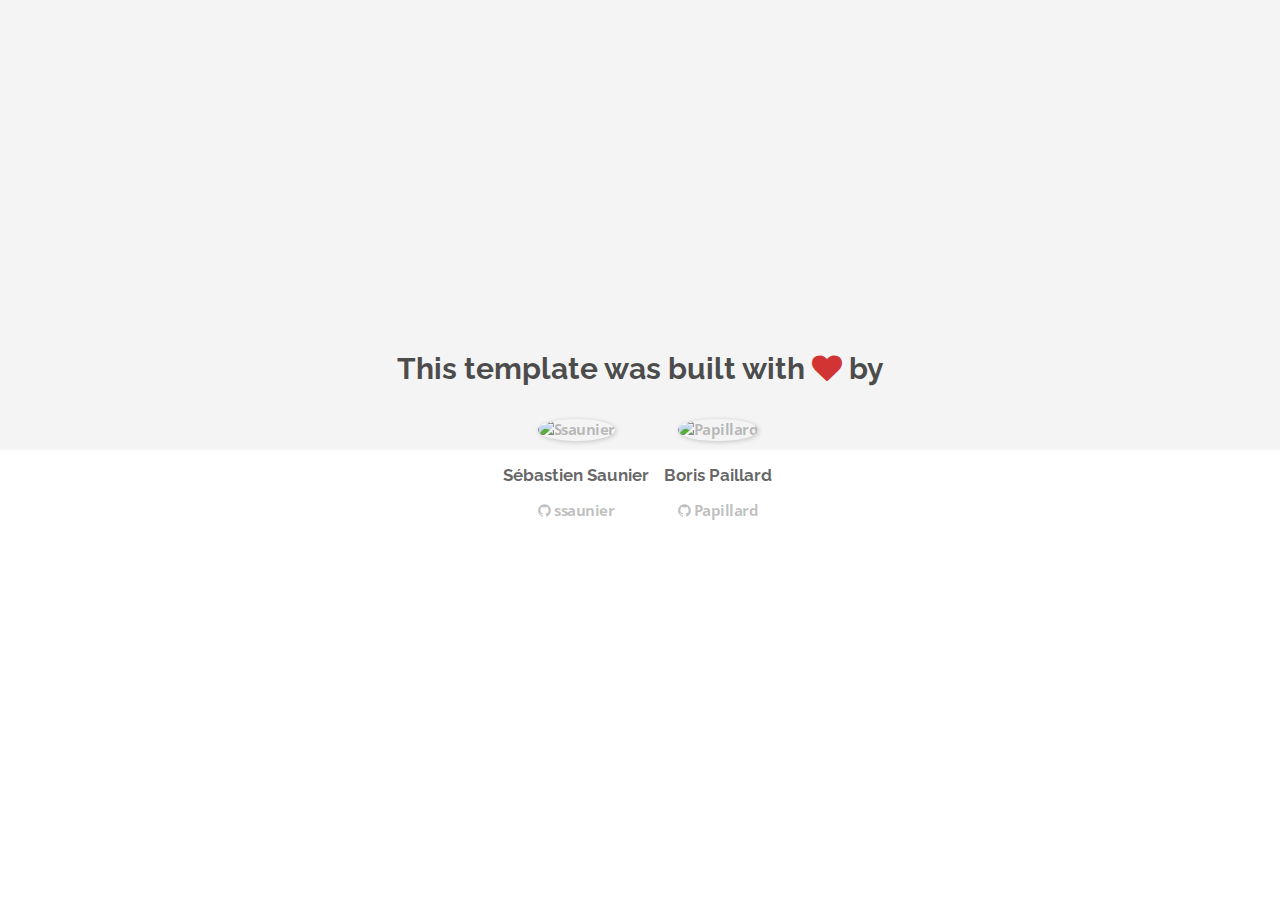
==== about.html @ f6f68ada "Automated commit at 2018-08-06 09:11:28 UTC by middleman-deploy 2.0.0-alpha" ====
<!doctype html>
<html>
  <head>
    <meta charset="utf-8">
    <meta http-equiv="x-ua-compatible" content="ie=edge">
    <meta name="viewport"
          content="width=device-width, initial-scale=1, shrink-to-fit=no">
    <!-- Use the title from a page's frontmatter if it has one -->
    <title>Le Wagon - Middleman - About</title>
    <link href="stylesheets/application-3c48b980.css" rel="stylesheet" />
    <script src="javascripts/application-93de88c9.js"></script>
    <link href="images/favicon-f15af148.png" rel="icon" type="image/png" />
  </head>
  <body>
    <div id="about">
  <div class="about-content">
    <h1>This template was built with <i class="fa fa-heart"></i> by</h1>
    <ul class="list-inline">
        <li>
<a href="https://kitt.lewagon.com/alumni/ssaunier" target="_blank">            <img src="https://kitt.lewagon.com/placeholder/users/ssaunier" class="img-circle" alt="Ssaunier" />
</a>          <h2>Sébastien Saunier</h2>
          <p>
<a href="https://github.com/ssaunier" target="_blank">              <i class="fa fa-github"></i> ssaunier
</a>          </p>
        </li>
        <li>
<a href="https://kitt.lewagon.com/alumni/Papillard" target="_blank">            <img src="https://kitt.lewagon.com/placeholder/users/Papillard" class="img-circle" alt="Papillard" />
</a>          <h2>Boris Paillard</h2>
          <p>
<a href="https://github.com/Papillard" target="_blank">              <i class="fa fa-github"></i> Papillard
</a>          </p>
        </li>
    </ul>
  </div>
</div>

  </body>
</html>
---- stylesheets/application-3c48b980.css ----
@import url("https://fonts.googleapis.com/css?family=Open+Sans:400,300,700|Raleway:400,100,300,700,500");/*!
 * Bootstrap v3.3.7 (http://getbootstrap.com)
 * Copyright 2011-2016 Twitter, Inc.
 * Licensed under MIT (https://github.com/twbs/bootstrap/blob/master/LICENSE)
 *//*! normalize.css v3.0.3 | MIT License | github.com/necolas/normalize.css */html{font-family:sans-serif;-ms-text-size-adjust:100%;-webkit-text-size-adjust:100%}body{margin:0}article,aside,details,figcaption,figure,footer,header,hgroup,main,menu,nav,section,summary{display:block}audio,canvas,progress,video{display:inline-block;vertical-align:baseline}audio:not([controls]){display:none;height:0}[hidden],template{display:none}a{background-color:transparent}a:active,a:hover{outline:0}abbr[title]{border-bottom:1px dotted}b,strong{font-weight:bold}dfn{font-style:italic}h1{font-size:2em;margin:0.67em 0}mark{background:#ff0;color:#000}small{font-size:80%}sub,sup{font-size:75%;line-height:0;position:relative;vertical-align:baseline}sup{top:-0.5em}sub{bottom:-0.25em}img{border:0}svg:not(:root){overflow:hidden}figure{margin:1em 40px}hr{-webkit-box-sizing:content-box;box-sizing:content-box;height:0}pre{overflow:auto}code,kbd,pre,samp{font-family:monospace, monospace;font-size:1em}button,input,optgroup,select,textarea{color:inherit;font:inherit;margin:0}button{overflow:visible}button,select{text-transform:none}button,html input[type="button"],input[type="reset"],input[type="submit"]{-webkit-appearance:button;cursor:pointer}button[disabled],html input[disabled]{cursor:default}button::-moz-focus-inner,input::-moz-focus-inner{border:0;padding:0}input{line-height:normal}input[type="checkbox"],input[type="radio"]{-webkit-box-sizing:border-box;box-sizing:border-box;padding:0}input[type="number"]::-webkit-inner-spin-button,input[type="number"]::-webkit-outer-spin-button{height:auto}input[type="search"]{-webkit-appearance:textfield;-webkit-box-sizing:content-box;box-sizing:content-box}input[type="search"]::-webkit-search-cancel-button,input[type="search"]::-webkit-search-decoration{-webkit-appearance:none}fieldset{border:1px solid #c0c0c0;margin:0 2px;padding:0.35em 0.625em 0.75em}legend{border:0;padding:0}textarea{overflow:auto}optgroup{font-weight:bold}table{border-collapse:collapse;border-spacing:0}td,th{padding:0}/*! Source: https://github.com/h5bp/html5-boilerplate/blob/master/src/css/main.css */@media print{*,*:before,*:after{background:transparent !important;color:#000 !important;-webkit-box-shadow:none !important;box-shadow:none !important;text-shadow:none !important}a,a:visited{text-decoration:underline}a[href]:after{content:" (" attr(href) ")"}abbr[title]:after{content:" (" attr(title) ")"}a[href^="#"]:after,a[href^="javascript:"]:after{content:""}pre,blockquote{border:1px solid #999;page-break-inside:avoid}thead{display:table-header-group}tr,img{page-break-inside:avoid}img{max-width:100% !important}p,h2,h3{orphans:3;widows:3}h2,h3{page-break-after:avoid}.navbar{display:none}.btn>.caret,.dropup>.btn>.caret{border-top-color:#000 !important}.label{border:1px solid #000}.table{border-collapse:collapse !important}.table td,.table th{background-color:#fff !important}.table-bordered th,.table-bordered td{border:1px solid #ddd !important}}@font-face{font-family:'Glyphicons Halflings';src:url("../assets/bootstrap/glyphicons-halflings-regular-86b6f62b.eot");src:url("../assets/bootstrap/glyphicons-halflings-regular-86b6f62b.eot?#iefix") format("embedded-opentype"),url("../assets/bootstrap/glyphicons-halflings-regular-ca35b697.woff2") format("woff2"),url("../assets/bootstrap/glyphicons-halflings-regular-278e49a8.woff") format("woff"),url("../assets/bootstrap/glyphicons-halflings-regular-44bc1850.ttf") format("truetype"),url("../assets/bootstrap/glyphicons-halflings-regular-de51a849.svg#glyphicons_halflingsregular") format("svg")}.glyphicon{position:relative;top:1px;display:inline-block;font-family:'Glyphicons Halflings';font-style:normal;font-weight:normal;line-height:1;-webkit-font-smoothing:antialiased;-moz-osx-font-smoothing:grayscale}.glyphicon-asterisk:before{content:"\002a"}.glyphicon-plus:before{content:"\002b"}.glyphicon-euro:before,.glyphicon-eur:before{content:"\20ac"}.glyphicon-minus:before{content:"\2212"}.glyphicon-cloud:before{content:"\2601"}.glyphicon-envelope:before{content:"\2709"}.glyphicon-pencil:before{content:"\270f"}.glyphicon-glass:before{content:"\e001"}.glyphicon-music:before{content:"\e002"}.glyphicon-search:before{content:"\e003"}.glyphicon-heart:before{content:"\e005"}.glyphicon-star:before{content:"\e006"}.glyphicon-star-empty:before{content:"\e007"}.glyphicon-user:before{content:"\e008"}.glyphicon-film:before{content:"\e009"}.glyphicon-th-large:before{content:"\e010"}.glyphicon-th:before{content:"\e011"}.glyphicon-th-list:before{content:"\e012"}.glyphicon-ok:before{content:"\e013"}.glyphicon-remove:before{content:"\e014"}.glyphicon-zoom-in:before{content:"\e015"}.glyphicon-zoom-out:before{content:"\e016"}.glyphicon-off:before{content:"\e017"}.glyphicon-signal:before{content:"\e018"}.glyphicon-cog:before{content:"\e019"}.glyphicon-trash:before{content:"\e020"}.glyphicon-home:before{content:"\e021"}.glyphicon-file:before{content:"\e022"}.glyphicon-time:before{content:"\e023"}.glyphicon-road:before{content:"\e024"}.glyphicon-download-alt:before{content:"\e025"}.glyphicon-download:before{content:"\e026"}.glyphicon-upload:before{content:"\e027"}.glyphicon-inbox:before{content:"\e028"}.glyphicon-play-circle:before{content:"\e029"}.glyphicon-repeat:before{content:"\e030"}.glyphicon-refresh:before{content:"\e031"}.glyphicon-list-alt:before{content:"\e032"}.glyphicon-lock:before{content:"\e033"}.glyphicon-flag:before{content:"\e034"}.glyphicon-headphones:before{content:"\e035"}.glyphicon-volume-off:before{content:"\e036"}.glyphicon-volume-down:before{content:"\e037"}.glyphicon-volume-up:before{content:"\e038"}.glyphicon-qrcode:before{content:"\e039"}.glyphicon-barcode:before{content:"\e040"}.glyphicon-tag:before{content:"\e041"}.glyphicon-tags:before{content:"\e042"}.glyphicon-book:before{content:"\e043"}.glyphicon-bookmark:before{content:"\e044"}.glyphicon-print:before{content:"\e045"}.glyphicon-camera:before{content:"\e046"}.glyphicon-font:before{content:"\e047"}.glyphicon-bold:before{content:"\e048"}.glyphicon-italic:before{content:"\e049"}.glyphicon-text-height:before{content:"\e050"}.glyphicon-text-width:before{content:"\e051"}.glyphicon-align-left:before{content:"\e052"}.glyphicon-align-center:before{content:"\e053"}.glyphicon-align-right:before{content:"\e054"}.glyphicon-align-justify:before{content:"\e055"}.glyphicon-list:before{content:"\e056"}.glyphicon-indent-left:before{content:"\e057"}.glyphicon-indent-right:before{content:"\e058"}.glyphicon-facetime-video:before{content:"\e059"}.glyphicon-picture:before{content:"\e060"}.glyphicon-map-marker:before{content:"\e062"}.glyphicon-adjust:before{content:"\e063"}.glyphicon-tint:before{content:"\e064"}.glyphicon-edit:before{content:"\e065"}.glyphicon-share:before{content:"\e066"}.glyphicon-check:before{content:"\e067"}.glyphicon-move:before{content:"\e068"}.glyphicon-step-backward:before{content:"\e069"}.glyphicon-fast-backward:before{content:"\e070"}.glyphicon-backward:before{content:"\e071"}.glyphicon-play:before{content:"\e072"}.glyphicon-pause:before{content:"\e073"}.glyphicon-stop:before{content:"\e074"}.glyphicon-forward:before{content:"\e075"}.glyphicon-fast-forward:before{content:"\e076"}.glyphicon-step-forward:before{content:"\e077"}.glyphicon-eject:before{content:"\e078"}.glyphicon-chevron-left:before{content:"\e079"}.glyphicon-chevron-right:before{content:"\e080"}.glyphicon-plus-sign:before{content:"\e081"}.glyphicon-minus-sign:before{content:"\e082"}.glyphicon-remove-sign:before{content:"\e083"}.glyphicon-ok-sign:before{content:"\e084"}.glyphicon-question-sign:before{content:"\e085"}.glyphicon-info-sign:before{content:"\e086"}.glyphicon-screenshot:before{content:"\e087"}.glyphicon-remove-circle:before{content:"\e088"}.glyphicon-ok-circle:before{content:"\e089"}.glyphicon-ban-circle:before{content:"\e090"}.glyphicon-arrow-left:before{content:"\e091"}.glyphicon-arrow-right:before{content:"\e092"}.glyphicon-arrow-up:before{content:"\e093"}.glyphicon-arrow-down:before{content:"\e094"}.glyphicon-share-alt:before{content:"\e095"}.glyphicon-resize-full:before{content:"\e096"}.glyphicon-resize-small:before{content:"\e097"}.glyphicon-exclamation-sign:before{content:"\e101"}.glyphicon-gift:before{content:"\e102"}.glyphicon-leaf:before{content:"\e103"}.glyphicon-fire:before{content:"\e104"}.glyphicon-eye-open:before{content:"\e105"}.glyphicon-eye-close:before{content:"\e106"}.glyphicon-warning-sign:before{content:"\e107"}.glyphicon-plane:before{content:"\e108"}.glyphicon-calendar:before{content:"\e109"}.glyphicon-random:before{content:"\e110"}.glyphicon-comment:before{content:"\e111"}.glyphicon-magnet:before{content:"\e112"}.glyphicon-chevron-up:before{content:"\e113"}.glyphicon-chevron-down:before{content:"\e114"}.glyphicon-retweet:before{content:"\e115"}.glyphicon-shopping-cart:before{content:"\e116"}.glyphicon-folder-close:before{content:"\e117"}.glyphicon-folder-open:before{content:"\e118"}.glyphicon-resize-vertical:before{content:"\e119"}.glyphicon-resize-horizontal:before{content:"\e120"}.glyphicon-hdd:before{content:"\e121"}.glyphicon-bullhorn:before{content:"\e122"}.glyphicon-bell:before{content:"\e123"}.glyphicon-certificate:before{content:"\e124"}.glyphicon-thumbs-up:before{content:"\e125"}.glyphicon-thumbs-down:before{content:"\e126"}.glyphicon-hand-right:before{content:"\e127"}.glyphicon-hand-left:before{content:"\e128"}.glyphicon-hand-up:before{content:"\e129"}.glyphicon-hand-down:before{content:"\e130"}.glyphicon-circle-arrow-right:before{content:"\e131"}.glyphicon-circle-arrow-left:before{content:"\e132"}.glyphicon-circle-arrow-up:before{content:"\e133"}.glyphicon-circle-arrow-down:before{content:"\e134"}.glyphicon-globe:before{content:"\e135"}.glyphicon-wrench:before{content:"\e136"}.glyphicon-tasks:before{content:"\e137"}.glyphicon-filter:before{content:"\e138"}.glyphicon-briefcase:before{content:"\e139"}.glyphicon-fullscreen:before{content:"\e140"}.glyphicon-dashboard:before{content:"\e141"}.glyphicon-paperclip:before{content:"\e142"}.glyphicon-heart-empty:before{content:"\e143"}.glyphicon-link:before{content:"\e144"}.glyphicon-phone:before{content:"\e145"}.glyphicon-pushpin:before{content:"\e146"}.glyphicon-usd:before{content:"\e148"}.glyphicon-gbp:before{content:"\e149"}.glyphicon-sort:before{content:"\e150"}.glyphicon-sort-by-alphabet:before{content:"\e151"}.glyphicon-sort-by-alphabet-alt:before{content:"\e152"}.glyphicon-sort-by-order:before{content:"\e153"}.glyphicon-sort-by-order-alt:before{content:"\e154"}.glyphicon-sort-by-attributes:before{content:"\e155"}.glyphicon-sort-by-attributes-alt:before{content:"\e156"}.glyphicon-unchecked:before{content:"\e157"}.glyphicon-expand:before{content:"\e158"}.glyphicon-collapse-down:before{content:"\e159"}.glyphicon-collapse-up:before{content:"\e160"}.glyphicon-log-in:before{content:"\e161"}.glyphicon-flash:before{content:"\e162"}.glyphicon-log-out:before{content:"\e163"}.glyphicon-new-window:before{content:"\e164"}.glyphicon-record:before{content:"\e165"}.glyphicon-save:before{content:"\e166"}.glyphicon-open:before{content:"\e167"}.glyphicon-saved:before{content:"\e168"}.glyphicon-import:before{content:"\e169"}.glyphicon-export:before{content:"\e170"}.glyphicon-send:before{content:"\e171"}.glyphicon-floppy-disk:before{content:"\e172"}.glyphicon-floppy-saved:before{content:"\e173"}.glyphicon-floppy-remove:before{content:"\e174"}.glyphicon-floppy-save:before{content:"\e175"}.glyphicon-floppy-open:before{content:"\e176"}.glyphicon-credit-card:before{content:"\e177"}.glyphicon-transfer:before{content:"\e178"}.glyphicon-cutlery:before{content:"\e179"}.glyphicon-header:before{content:"\e180"}.glyphicon-compressed:before{content:"\e181"}.glyphicon-earphone:before{content:"\e182"}.glyphicon-phone-alt:before{content:"\e183"}.glyphicon-tower:before{content:"\e184"}.glyphicon-stats:before{content:"\e185"}.glyphicon-sd-video:before{content:"\e186"}.glyphicon-hd-video:before{content:"\e187"}.glyphicon-subtitles:before{content:"\e188"}.glyphicon-sound-stereo:before{content:"\e189"}.glyphicon-sound-dolby:before{content:"\e190"}.glyphicon-sound-5-1:before{content:"\e191"}.glyphicon-sound-6-1:before{content:"\e192"}.glyphicon-sound-7-1:before{content:"\e193"}.glyphicon-copyright-mark:before{content:"\e194"}.glyphicon-registration-mark:before{content:"\e195"}.glyphicon-cloud-download:before{content:"\e197"}.glyphicon-cloud-upload:before{content:"\e198"}.glyphicon-tree-conifer:before{content:"\e199"}.glyphicon-tree-deciduous:before{content:"\e200"}.glyphicon-cd:before{content:"\e201"}.glyphicon-save-file:before{content:"\e202"}.glyphicon-open-file:before{content:"\e203"}.glyphicon-level-up:before{content:"\e204"}.glyphicon-copy:before{content:"\e205"}.glyphicon-paste:before{content:"\e206"}.glyphicon-alert:before{content:"\e209"}.glyphicon-equalizer:before{content:"\e210"}.glyphicon-king:before{content:"\e211"}.glyphicon-queen:before{content:"\e212"}.glyphicon-pawn:before{content:"\e213"}.glyphicon-bishop:before{content:"\e214"}.glyphicon-knight:before{content:"\e215"}.glyphicon-baby-formula:before{content:"\e216"}.glyphicon-tent:before{content:"\26fa"}.glyphicon-blackboard:before{content:"\e218"}.glyphicon-bed:before{content:"\e219"}.glyphicon-apple:before{content:"\f8ff"}.glyphicon-erase:before{content:"\e221"}.glyphicon-hourglass:before{content:"\231b"}.glyphicon-lamp:before{content:"\e223"}.glyphicon-duplicate:before{content:"\e224"}.glyphicon-piggy-bank:before{content:"\e225"}.glyphicon-scissors:before{content:"\e226"}.glyphicon-bitcoin:before{content:"\e227"}.glyphicon-btc:before{content:"\e227"}.glyphicon-xbt:before{content:"\e227"}.glyphicon-yen:before{content:"\00a5"}.glyphicon-jpy:before{content:"\00a5"}.glyphicon-ruble:before{content:"\20bd"}.glyphicon-rub:before{content:"\20bd"}.glyphicon-scale:before{content:"\e230"}.glyphicon-ice-lolly:before{content:"\e231"}.glyphicon-ice-lolly-tasted:before{content:"\e232"}.glyphicon-education:before{content:"\e233"}.glyphicon-option-horizontal:before{content:"\e234"}.glyphicon-option-vertical:before{content:"\e235"}.glyphicon-menu-hamburger:before{content:"\e236"}.glyphicon-modal-window:before{content:"\e237"}.glyphicon-oil:before{content:"\e238"}.glyphicon-grain:before{content:"\e239"}.glyphicon-sunglasses:before{content:"\e240"}.glyphicon-text-size:before{content:"\e241"}.glyphicon-text-color:before{content:"\e242"}.glyphicon-text-background:before{content:"\e243"}.glyphicon-object-align-top:before{content:"\e244"}.glyphicon-object-align-bottom:before{content:"\e245"}.glyphicon-object-align-horizontal:before{content:"\e246"}.glyphicon-object-align-left:before{content:"\e247"}.glyphicon-object-align-vertical:before{content:"\e248"}.glyphicon-object-align-right:before{content:"\e249"}.glyphicon-triangle-right:before{content:"\e250"}.glyphicon-triangle-left:before{content:"\e251"}.glyphicon-triangle-bottom:before{content:"\e252"}.glyphicon-triangle-top:before{content:"\e253"}.glyphicon-console:before{content:"\e254"}.glyphicon-superscript:before{content:"\e255"}.glyphicon-subscript:before{content:"\e256"}.glyphicon-menu-left:before{content:"\e257"}.glyphicon-menu-right:before{content:"\e258"}.glyphicon-menu-down:before{content:"\e259"}.glyphicon-menu-up:before{content:"\e260"}*{-webkit-box-sizing:border-box;box-sizing:border-box}*:before,*:after{-webkit-box-sizing:border-box;box-sizing:border-box}html{font-size:10px;-webkit-tap-highlight-color:transparent}body{font-family:"Open Sans", "Helvetica", "sans-serif";font-size:18px;line-height:1.42857143;color:#333333;background-color:#F4F4F4}input,button,select,textarea{font-family:inherit;font-size:inherit;line-height:inherit}a{color:#469AE0;text-decoration:none}a:hover,a:focus{color:#1f74ba;text-decoration:underline}a:focus{outline:5px auto -webkit-focus-ring-color;outline-offset:-2px}figure{margin:0}img{vertical-align:middle}.img-responsive{display:block;max-width:100%;height:auto}.img-rounded{border-radius:2px}.img-thumbnail{padding:4px;line-height:1.42857143;background-color:#F4F4F4;border:1px solid #ddd;border-radius:2px;-webkit-transition:all 0.2s ease-in-out;transition:all 0.2s ease-in-out;display:inline-block;max-width:100%;height:auto}.img-circle{border-radius:50%}hr{margin-top:25px;margin-bottom:25px;border:0;border-top:1px solid #eeeeee}.sr-only{position:absolute;width:1px;height:1px;margin:-1px;padding:0;overflow:hidden;clip:rect(0, 0, 0, 0);border:0}.sr-only-focusable:active,.sr-only-focusable:focus{position:static;width:auto;height:auto;margin:0;overflow:visible;clip:auto}[role="button"]{cursor:pointer}h1,h2,h3,h4,h5,h6,.h1,.h2,.h3,.h4,.h5,.h6{font-family:"Raleway", "Helvetica", "sans-serif";font-weight:500;line-height:1.1;color:inherit}h1 small,h1 .small,h2 small,h2 .small,h3 small,h3 .small,h4 small,h4 .small,h5 small,h5 .small,h6 small,h6 .small,.h1 small,.h1 .small,.h2 small,.h2 .small,.h3 small,.h3 .small,.h4 small,.h4 .small,.h5 small,.h5 .small,.h6 small,.h6 .small{font-weight:normal;line-height:1;color:#777777}h1,.h1,h2,.h2,h3,.h3{margin-top:25px;margin-bottom:12.5px}h1 small,h1 .small,.h1 small,.h1 .small,h2 small,h2 .small,.h2 small,.h2 .small,h3 small,h3 .small,.h3 small,.h3 .small{font-size:65%}h4,.h4,h5,.h5,h6,.h6{margin-top:12.5px;margin-bottom:12.5px}h4 small,h4 .small,.h4 small,.h4 .small,h5 small,h5 .small,.h5 small,.h5 .small,h6 small,h6 .small,.h6 small,.h6 .small{font-size:75%}h1,.h1{font-size:46px}h2,.h2{font-size:38px}h3,.h3{font-size:31px}h4,.h4{font-size:23px}h5,.h5{font-size:18px}h6,.h6{font-size:16px}p{margin:0 0 12.5px}.lead{margin-bottom:25px;font-size:20px;font-weight:300;line-height:1.4}@media (min-width: 768px){.lead{font-size:27px}}small,.small{font-size:88%}mark,.mark{background-color:#fcf8e3;padding:.2em}.text-left{text-align:left}.text-right{text-align:right}.text-center{text-align:center}.text-justify{text-align:justify}.text-nowrap{white-space:nowrap}.text-lowercase{text-transform:lowercase}.text-uppercase,.initialism{text-transform:uppercase}.text-capitalize{text-transform:capitalize}.text-muted{color:#777777}.text-primary{color:#469AE0}a.text-primary:hover,a.text-primary:focus{color:#2381d0}.text-success{color:#3c763d}a.text-success:hover,a.text-success:focus{color:#2b542c}.text-info{color:#31708f}a.text-info:hover,a.text-info:focus{color:#245269}.text-warning{color:#8a6d3b}a.text-warning:hover,a.text-warning:focus{color:#66512c}.text-danger{color:#a94442}a.text-danger:hover,a.text-danger:focus{color:#843534}.bg-primary{color:#fff}.bg-primary{background-color:#469AE0}a.bg-primary:hover,a.bg-primary:focus{background-color:#2381d0}.bg-success{background-color:#dff0d8}a.bg-success:hover,a.bg-success:focus{background-color:#c1e2b3}.bg-info{background-color:#d9edf7}a.bg-info:hover,a.bg-info:focus{background-color:#afd9ee}.bg-warning{background-color:#fcf8e3}a.bg-warning:hover,a.bg-warning:focus{background-color:#f7ecb5}.bg-danger{background-color:#f2dede}a.bg-danger:hover,a.bg-danger:focus{background-color:#e4b9b9}.page-header{padding-bottom:11.5px;margin:50px 0 25px;border-bottom:1px solid #eeeeee}ul,ol{margin-top:0;margin-bottom:12.5px}ul ul,ul ol,ol ul,ol ol{margin-bottom:0}.list-unstyled{padding-left:0;list-style:none}.list-inline{padding-left:0;list-style:none;margin-left:-5px}.list-inline>li{display:inline-block;padding-left:5px;padding-right:5px}dl{margin-top:0;margin-bottom:25px}dt,dd{line-height:1.42857143}dt{font-weight:bold}dd{margin-left:0}.dl-horizontal dd:before,.dl-horizontal dd:after{content:" ";display:table}.dl-horizontal dd:after{clear:both}@media (min-width: 768px){.dl-horizontal dt{float:left;width:160px;clear:left;text-align:right;overflow:hidden;text-overflow:ellipsis;white-space:nowrap}.dl-horizontal dd{margin-left:180px}}abbr[title],abbr[data-original-title]{cursor:help;border-bottom:1px dotted #777777}.initialism{font-size:90%}blockquote{padding:12.5px 25px;margin:0 0 25px;font-size:22.5px;border-left:5px solid #eeeeee}blockquote p:last-child,blockquote ul:last-child,blockquote ol:last-child{margin-bottom:0}blockquote footer,blockquote small,blockquote .small{display:block;font-size:80%;line-height:1.42857143;color:#777777}blockquote footer:before,blockquote small:before,blockquote .small:before{content:'\2014 \00A0'}.blockquote-reverse,blockquote.pull-right{padding-right:15px;padding-left:0;border-right:5px solid #eeeeee;border-left:0;text-align:right}.blockquote-reverse footer:before,.blockquote-reverse small:before,.blockquote-reverse .small:before,blockquote.pull-right footer:before,blockquote.pull-right small:before,blockquote.pull-right .small:before{content:''}.blockquote-reverse footer:after,.blockquote-reverse small:after,.blockquote-reverse .small:after,blockquote.pull-right footer:after,blockquote.pull-right small:after,blockquote.pull-right .small:after{content:'\00A0 \2014'}address{margin-bottom:25px;font-style:normal;line-height:1.42857143}code,kbd,pre,samp{font-family:Menlo, Monaco, Consolas, "Courier New", monospace}code{padding:2px 4px;font-size:90%;color:#c7254e;background-color:#f9f2f4;border-radius:2px}kbd{padding:2px 4px;font-size:90%;color:#fff;background-color:#333;border-radius:2px;-webkit-box-shadow:inset 0 -1px 0 rgba(0,0,0,0.25);box-shadow:inset 0 -1px 0 rgba(0,0,0,0.25)}kbd kbd{padding:0;font-size:100%;font-weight:bold;-webkit-box-shadow:none;box-shadow:none}pre{display:block;padding:12px;margin:0 0 12.5px;font-size:17px;line-height:1.42857143;word-break:break-all;word-wrap:break-word;color:#333333;background-color:#f5f5f5;border:1px solid #ccc;border-radius:2px}pre code{padding:0;font-size:inherit;color:inherit;white-space:pre-wrap;background-color:transparent;border-radius:0}.pre-scrollable{max-height:340px;overflow-y:scroll}.container{margin-right:auto;margin-left:auto;padding-left:15px;padding-right:15px}.container:before,.container:after{content:" ";display:table}.container:after{clear:both}@media (min-width: 768px){.container{width:750px}}@media (min-width: 992px){.container{width:970px}}@media (min-width: 1200px){.container{width:1170px}}.container-fluid{margin-right:auto;margin-left:auto;padding-left:15px;padding-right:15px}.container-fluid:before,.container-fluid:after{content:" ";display:table}.container-fluid:after{clear:both}.row{margin-left:-15px;margin-right:-15px}.row:before,.row:after{content:" ";display:table}.row:after{clear:both}.col-xs-1,.col-sm-1,.col-md-1,.col-lg-1,.col-xs-2,.col-sm-2,.col-md-2,.col-lg-2,.col-xs-3,.col-sm-3,.col-md-3,.col-lg-3,.col-xs-4,.col-sm-4,.col-md-4,.col-lg-4,.col-xs-5,.col-sm-5,.col-md-5,.col-lg-5,.col-xs-6,.col-sm-6,.col-md-6,.col-lg-6,.col-xs-7,.col-sm-7,.col-md-7,.col-lg-7,.col-xs-8,.col-sm-8,.col-md-8,.col-lg-8,.col-xs-9,.col-sm-9,.col-md-9,.col-lg-9,.col-xs-10,.col-sm-10,.col-md-10,.col-lg-10,.col-xs-11,.col-sm-11,.col-md-11,.col-lg-11,.col-xs-12,.col-sm-12,.col-md-12,.col-lg-12{position:relative;min-height:1px;padding-left:15px;padding-right:15px}.col-xs-1,.col-xs-2,.col-xs-3,.col-xs-4,.col-xs-5,.col-xs-6,.col-xs-7,.col-xs-8,.col-xs-9,.col-xs-10,.col-xs-11,.col-xs-12{float:left}.col-xs-1{width:8.33333333%}.col-xs-2{width:16.66666667%}.col-xs-3{width:25%}.col-xs-4{width:33.33333333%}.col-xs-5{width:41.66666667%}.col-xs-6{width:50%}.col-xs-7{width:58.33333333%}.col-xs-8{width:66.66666667%}.col-xs-9{width:75%}.col-xs-10{width:83.33333333%}.col-xs-11{width:91.66666667%}.col-xs-12{width:100%}.col-xs-pull-0{right:auto}.col-xs-pull-1{right:8.33333333%}.col-xs-pull-2{right:16.66666667%}.col-xs-pull-3{right:25%}.col-xs-pull-4{right:33.33333333%}.col-xs-pull-5{right:41.66666667%}.col-xs-pull-6{right:50%}.col-xs-pull-7{right:58.33333333%}.col-xs-pull-8{right:66.66666667%}.col-xs-pull-9{right:75%}.col-xs-pull-10{right:83.33333333%}.col-xs-pull-11{right:91.66666667%}.col-xs-pull-12{right:100%}.col-xs-push-0{left:auto}.col-xs-push-1{left:8.33333333%}.col-xs-push-2{left:16.66666667%}.col-xs-push-3{left:25%}.col-xs-push-4{left:33.33333333%}.col-xs-push-5{left:41.66666667%}.col-xs-push-6{left:50%}.col-xs-push-7{left:58.33333333%}.col-xs-push-8{left:66.66666667%}.col-xs-push-9{left:75%}.col-xs-push-10{left:83.33333333%}.col-xs-push-11{left:91.66666667%}.col-xs-push-12{left:100%}.col-xs-offset-0{margin-left:0%}.col-xs-offset-1{margin-left:8.33333333%}.col-xs-offset-2{margin-left:16.66666667%}.col-xs-offset-3{margin-left:25%}.col-xs-offset-4{margin-left:33.33333333%}.col-xs-offset-5{margin-left:41.66666667%}.col-xs-offset-6{margin-left:50%}.col-xs-offset-7{margin-left:58.33333333%}.col-xs-offset-8{margin-left:66.66666667%}.col-xs-offset-9{margin-left:75%}.col-xs-offset-10{margin-left:83.33333333%}.col-xs-offset-11{margin-left:91.66666667%}.col-xs-offset-12{margin-left:100%}@media (min-width: 768px){.col-sm-1,.col-sm-2,.col-sm-3,.col-sm-4,.col-sm-5,.col-sm-6,.col-sm-7,.col-sm-8,.col-sm-9,.col-sm-10,.col-sm-11,.col-sm-12{float:left}.col-sm-1{width:8.33333333%}.col-sm-2{width:16.66666667%}.col-sm-3{width:25%}.col-sm-4{width:33.33333333%}.col-sm-5{width:41.66666667%}.col-sm-6{width:50%}.col-sm-7{width:58.33333333%}.col-sm-8{width:66.66666667%}.col-sm-9{width:75%}.col-sm-10{width:83.33333333%}.col-sm-11{width:91.66666667%}.col-sm-12{width:100%}.col-sm-pull-0{right:auto}.col-sm-pull-1{right:8.33333333%}.col-sm-pull-2{right:16.66666667%}.col-sm-pull-3{right:25%}.col-sm-pull-4{right:33.33333333%}.col-sm-pull-5{right:41.66666667%}.col-sm-pull-6{right:50%}.col-sm-pull-7{right:58.33333333%}.col-sm-pull-8{right:66.66666667%}.col-sm-pull-9{right:75%}.col-sm-pull-10{right:83.33333333%}.col-sm-pull-11{right:91.66666667%}.col-sm-pull-12{right:100%}.col-sm-push-0{left:auto}.col-sm-push-1{left:8.33333333%}.col-sm-push-2{left:16.66666667%}.col-sm-push-3{left:25%}.col-sm-push-4{left:33.33333333%}.col-sm-push-5{left:41.66666667%}.col-sm-push-6{left:50%}.col-sm-push-7{left:58.33333333%}.col-sm-push-8{left:66.66666667%}.col-sm-push-9{left:75%}.col-sm-push-10{left:83.33333333%}.col-sm-push-11{left:91.66666667%}.col-sm-push-12{left:100%}.col-sm-offset-0{margin-left:0%}.col-sm-offset-1{margin-left:8.33333333%}.col-sm-offset-2{margin-left:16.66666667%}.col-sm-offset-3{margin-left:25%}.col-sm-offset-4{margin-left:33.33333333%}.col-sm-offset-5{margin-left:41.66666667%}.col-sm-offset-6{margin-left:50%}.col-sm-offset-7{margin-left:58.33333333%}.col-sm-offset-8{margin-left:66.66666667%}.col-sm-offset-9{margin-left:75%}.col-sm-offset-10{margin-left:83.33333333%}.col-sm-offset-11{margin-left:91.66666667%}.col-sm-offset-12{margin-left:100%}}@media (min-width: 992px){.col-md-1,.col-md-2,.col-md-3,.col-md-4,.col-md-5,.col-md-6,.col-md-7,.col-md-8,.col-md-9,.col-md-10,.col-md-11,.col-md-12{float:left}.col-md-1{width:8.33333333%}.col-md-2{width:16.66666667%}.col-md-3{width:25%}.col-md-4{width:33.33333333%}.col-md-5{width:41.66666667%}.col-md-6{width:50%}.col-md-7{width:58.33333333%}.col-md-8{width:66.66666667%}.col-md-9{width:75%}.col-md-10{width:83.33333333%}.col-md-11{width:91.66666667%}.col-md-12{width:100%}.col-md-pull-0{right:auto}.col-md-pull-1{right:8.33333333%}.col-md-pull-2{right:16.66666667%}.col-md-pull-3{right:25%}.col-md-pull-4{right:33.33333333%}.col-md-pull-5{right:41.66666667%}.col-md-pull-6{right:50%}.col-md-pull-7{right:58.33333333%}.col-md-pull-8{right:66.66666667%}.col-md-pull-9{right:75%}.col-md-pull-10{right:83.33333333%}.col-md-pull-11{right:91.66666667%}.col-md-pull-12{right:100%}.col-md-push-0{left:auto}.col-md-push-1{left:8.33333333%}.col-md-push-2{left:16.66666667%}.col-md-push-3{left:25%}.col-md-push-4{left:33.33333333%}.col-md-push-5{left:41.66666667%}.col-md-push-6{left:50%}.col-md-push-7{left:58.33333333%}.col-md-push-8{left:66.66666667%}.col-md-push-9{left:75%}.col-md-push-10{left:83.33333333%}.col-md-push-11{left:91.66666667%}.col-md-push-12{left:100%}.col-md-offset-0{margin-left:0%}.col-md-offset-1{margin-left:8.33333333%}.col-md-offset-2{margin-left:16.66666667%}.col-md-offset-3{margin-left:25%}.col-md-offset-4{margin-left:33.33333333%}.col-md-offset-5{margin-left:41.66666667%}.col-md-offset-6{margin-left:50%}.col-md-offset-7{margin-left:58.33333333%}.col-md-offset-8{margin-left:66.66666667%}.col-md-offset-9{margin-left:75%}.col-md-offset-10{margin-left:83.33333333%}.col-md-offset-11{margin-left:91.66666667%}.col-md-offset-12{margin-left:100%}}@media (min-width: 1200px){.col-lg-1,.col-lg-2,.col-lg-3,.col-lg-4,.col-lg-5,.col-lg-6,.col-lg-7,.col-lg-8,.col-lg-9,.col-lg-10,.col-lg-11,.col-lg-12{float:left}.col-lg-1{width:8.33333333%}.col-lg-2{width:16.66666667%}.col-lg-3{width:25%}.col-lg-4{width:33.33333333%}.col-lg-5{width:41.66666667%}.col-lg-6{width:50%}.col-lg-7{width:58.33333333%}.col-lg-8{width:66.66666667%}.col-lg-9{width:75%}.col-lg-10{width:83.33333333%}.col-lg-11{width:91.66666667%}.col-lg-12{width:100%}.col-lg-pull-0{right:auto}.col-lg-pull-1{right:8.33333333%}.col-lg-pull-2{right:16.66666667%}.col-lg-pull-3{right:25%}.col-lg-pull-4{right:33.33333333%}.col-lg-pull-5{right:41.66666667%}.col-lg-pull-6{right:50%}.col-lg-pull-7{right:58.33333333%}.col-lg-pull-8{right:66.66666667%}.col-lg-pull-9{right:75%}.col-lg-pull-10{right:83.33333333%}.col-lg-pull-11{right:91.66666667%}.col-lg-pull-12{right:100%}.col-lg-push-0{left:auto}.col-lg-push-1{left:8.33333333%}.col-lg-push-2{left:16.66666667%}.col-lg-push-3{left:25%}.col-lg-push-4{left:33.33333333%}.col-lg-push-5{left:41.66666667%}.col-lg-push-6{left:50%}.col-lg-push-7{left:58.33333333%}.col-lg-push-8{left:66.66666667%}.col-lg-push-9{left:75%}.col-lg-push-10{left:83.33333333%}.col-lg-push-11{left:91.66666667%}.col-lg-push-12{left:100%}.col-lg-offset-0{margin-left:0%}.col-lg-offset-1{margin-left:8.33333333%}.col-lg-offset-2{margin-left:16.66666667%}.col-lg-offset-3{margin-left:25%}.col-lg-offset-4{margin-left:33.33333333%}.col-lg-offset-5{margin-left:41.66666667%}.col-lg-offset-6{margin-left:50%}.col-lg-offset-7{margin-left:58.33333333%}.col-lg-offset-8{margin-left:66.66666667%}.col-lg-offset-9{margin-left:75%}.col-lg-offset-10{margin-left:83.33333333%}.col-lg-offset-11{margin-left:91.66666667%}.col-lg-offset-12{margin-left:100%}}table{background-color:transparent}caption{padding-top:8px;padding-bottom:8px;color:#777777;text-align:left}th{text-align:left}.table{width:100%;max-width:100%;margin-bottom:25px}.table>thead>tr>th,.table>thead>tr>td,.table>tbody>tr>th,.table>tbody>tr>td,.table>tfoot>tr>th,.table>tfoot>tr>td{padding:8px;line-height:1.42857143;vertical-align:top;border-top:1px solid #ddd}.table>thead>tr>th{vertical-align:bottom;border-bottom:2px solid #ddd}.table>caption+thead>tr:first-child>th,.table>caption+thead>tr:first-child>td,.table>colgroup+thead>tr:first-child>th,.table>colgroup+thead>tr:first-child>td,.table>thead:first-child>tr:first-child>th,.table>thead:first-child>tr:first-child>td{border-top:0}.table>tbody+tbody{border-top:2px solid #ddd}.table .table{background-color:#F4F4F4}.table-condensed>thead>tr>th,.table-condensed>thead>tr>td,.table-condensed>tbody>tr>th,.table-condensed>tbody>tr>td,.table-condensed>tfoot>tr>th,.table-condensed>tfoot>tr>td{padding:5px}.table-bordered{border:1px solid #ddd}.table-bordered>thead>tr>th,.table-bordered>thead>tr>td,.table-bordered>tbody>tr>th,.table-bordered>tbody>tr>td,.table-bordered>tfoot>tr>th,.table-bordered>tfoot>tr>td{border:1px solid #ddd}.table-bordered>thead>tr>th,.table-bordered>thead>tr>td{border-bottom-width:2px}.table-striped>tbody>tr:nth-of-type(odd){background-color:#f9f9f9}.table-hover>tbody>tr:hover{background-color:#f5f5f5}table col[class*="col-"]{position:static;float:none;display:table-column}table td[class*="col-"],table th[class*="col-"]{position:static;float:none;display:table-cell}.table>thead>tr>td.active,.table>thead>tr>th.active,.table>thead>tr.active>td,.table>thead>tr.active>th,.table>tbody>tr>td.active,.table>tbody>tr>th.active,.table>tbody>tr.active>td,.table>tbody>tr.active>th,.table>tfoot>tr>td.active,.table>tfoot>tr>th.active,.table>tfoot>tr.active>td,.table>tfoot>tr.active>th{background-color:#f5f5f5}.table-hover>tbody>tr>td.active:hover,.table-hover>tbody>tr>th.active:hover,.table-hover>tbody>tr.active:hover>td,.table-hover>tbody>tr:hover>.active,.table-hover>tbody>tr.active:hover>th{background-color:#e8e8e8}.table>thead>tr>td.success,.table>thead>tr>th.success,.table>thead>tr.success>td,.table>thead>tr.success>th,.table>tbody>tr>td.success,.table>tbody>tr>th.success,.table>tbody>tr.success>td,.table>tbody>tr.success>th,.table>tfoot>tr>td.success,.table>tfoot>tr>th.success,.table>tfoot>tr.success>td,.table>tfoot>tr.success>th{background-color:#dff0d8}.table-hover>tbody>tr>td.success:hover,.table-hover>tbody>tr>th.success:hover,.table-hover>tbody>tr.success:hover>td,.table-hover>tbody>tr:hover>.success,.table-hover>tbody>tr.success:hover>th{background-color:#d0e9c6}.table>thead>tr>td.info,.table>thead>tr>th.info,.table>thead>tr.info>td,.table>thead>tr.info>th,.table>tbody>tr>td.info,.table>tbody>tr>th.info,.table>tbody>tr.info>td,.table>tbody>tr.info>th,.table>tfoot>tr>td.info,.table>tfoot>tr>th.info,.table>tfoot>tr.info>td,.table>tfoot>tr.info>th{background-color:#d9edf7}.table-hover>tbody>tr>td.info:hover,.table-hover>tbody>tr>th.info:hover,.table-hover>tbody>tr.info:hover>td,.table-hover>tbody>tr:hover>.info,.table-hover>tbody>tr.info:hover>th{background-color:#c4e3f3}.table>thead>tr>td.warning,.table>thead>tr>th.warning,.table>thead>tr.warning>td,.table>thead>tr.warning>th,.table>tbody>tr>td.warning,.table>tbody>tr>th.warning,.table>tbody>tr.warning>td,.table>tbody>tr.warning>th,.table>tfoot>tr>td.warning,.table>tfoot>tr>th.warning,.table>tfoot>tr.warning>td,.table>tfoot>tr.warning>th{background-color:#fcf8e3}.table-hover>tbody>tr>td.warning:hover,.table-hover>tbody>tr>th.warning:hover,.table-hover>tbody>tr.warning:hover>td,.table-hover>tbody>tr:hover>.warning,.table-hover>tbody>tr.warning:hover>th{background-color:#faf2cc}.table>thead>tr>td.danger,.table>thead>tr>th.danger,.table>thead>tr.danger>td,.table>thead>tr.danger>th,.table>tbody>tr>td.danger,.table>tbody>tr>th.danger,.table>tbody>tr.danger>td,.table>tbody>tr.danger>th,.table>tfoot>tr>td.danger,.table>tfoot>tr>th.danger,.table>tfoot>tr.danger>td,.table>tfoot>tr.danger>th{background-color:#f2dede}.table-hover>tbody>tr>td.danger:hover,.table-hover>tbody>tr>th.danger:hover,.table-hover>tbody>tr.danger:hover>td,.table-hover>tbody>tr:hover>.danger,.table-hover>tbody>tr.danger:hover>th{background-color:#ebcccc}.table-responsive{overflow-x:auto;min-height:0.01%}@media screen and (max-width: 767px){.table-responsive{width:100%;margin-bottom:18.75px;overflow-y:hidden;-ms-overflow-style:-ms-autohiding-scrollbar;border:1px solid #ddd}.table-responsive>.table{margin-bottom:0}.table-responsive>.table>thead>tr>th,.table-responsive>.table>thead>tr>td,.table-responsive>.table>tbody>tr>th,.table-responsive>.table>tbody>tr>td,.table-responsive>.table>tfoot>tr>th,.table-responsive>.table>tfoot>tr>td{white-space:nowrap}.table-responsive>.table-bordered{border:0}.table-responsive>.table-bordered>thead>tr>th:first-child,.table-responsive>.table-bordered>thead>tr>td:first-child,.table-responsive>.table-bordered>tbody>tr>th:first-child,.table-responsive>.table-bordered>tbody>tr>td:first-child,.table-responsive>.table-bordered>tfoot>tr>th:first-child,.table-responsive>.table-bordered>tfoot>tr>td:first-child{border-left:0}.table-responsive>.table-bordered>thead>tr>th:last-child,.table-responsive>.table-bordered>thead>tr>td:last-child,.table-responsive>.table-bordered>tbody>tr>th:last-child,.table-responsive>.table-bordered>tbody>tr>td:last-child,.table-responsive>.table-bordered>tfoot>tr>th:last-child,.table-responsive>.table-bordered>tfoot>tr>td:last-child{border-right:0}.table-responsive>.table-bordered>tbody>tr:last-child>th,.table-responsive>.table-bordered>tbody>tr:last-child>td,.table-responsive>.table-bordered>tfoot>tr:last-child>th,.table-responsive>.table-bordered>tfoot>tr:last-child>td{border-bottom:0}}fieldset{padding:0;margin:0;border:0;min-width:0}legend{display:block;width:100%;padding:0;margin-bottom:25px;font-size:27px;line-height:inherit;color:#333333;border:0;border-bottom:1px solid #e5e5e5}label{display:inline-block;max-width:100%;margin-bottom:5px;font-weight:bold}input[type="search"]{-webkit-box-sizing:border-box;box-sizing:border-box}input[type="radio"],input[type="checkbox"]{margin:4px 0 0;margin-top:1px \9;line-height:normal}input[type="file"]{display:block}input[type="range"]{display:block;width:100%}select[multiple],select[size]{height:auto}input[type="file"]:focus,input[type="radio"]:focus,input[type="checkbox"]:focus{outline:5px auto -webkit-focus-ring-color;outline-offset:-2px}output{display:block;padding-top:7px;font-size:18px;line-height:1.42857143;color:#000000}.form-control{display:block;width:100%;height:39px;padding:6px 12px;font-size:18px;line-height:1.42857143;color:#000000;background-color:#fff;background-image:none;border:1px solid #ccc;border-radius:2px;-webkit-box-shadow:inset 0 1px 1px rgba(0,0,0,0.075);box-shadow:inset 0 1px 1px rgba(0,0,0,0.075);-webkit-transition:border-color ease-in-out 0.15s, box-shadow ease-in-out 0.15s;-webkit-transition:border-color ease-in-out 0.15s, -webkit-box-shadow ease-in-out 0.15s;transition:border-color ease-in-out 0.15s, -webkit-box-shadow ease-in-out 0.15s;transition:border-color ease-in-out 0.15s, box-shadow ease-in-out 0.15s;transition:border-color ease-in-out 0.15s, box-shadow ease-in-out 0.15s, -webkit-box-shadow ease-in-out 0.15s}.form-control:focus{border-color:#66afe9;outline:0;-webkit-box-shadow:inset 0 1px 1px rgba(0,0,0,0.075),0 0 8px rgba(102,175,233,0.6);box-shadow:inset 0 1px 1px rgba(0,0,0,0.075),0 0 8px rgba(102,175,233,0.6)}.form-control::-moz-placeholder{color:#999;opacity:1}.form-control:-ms-input-placeholder{color:#999}.form-control::-webkit-input-placeholder{color:#999}.form-control::-ms-expand{border:0;background-color:transparent}.form-control[disabled],.form-control[readonly],fieldset[disabled] .form-control{background-color:#eeeeee;opacity:1}.form-control[disabled],fieldset[disabled] .form-control{cursor:not-allowed}textarea.form-control{height:auto}input[type="search"]{-webkit-appearance:none}@media screen and (-webkit-min-device-pixel-ratio: 0){input[type="date"].form-control,input[type="time"].form-control,input[type="datetime-local"].form-control,input[type="month"].form-control{line-height:39px}input[type="date"].input-sm,.input-group-sm>input[type="date"].form-control,.input-group-sm>input[type="date"].input-group-addon,.input-group-sm>.input-group-btn>input[type="date"].btn,.input-group-sm input[type="date"],input[type="time"].input-sm,.input-group-sm>input[type="time"].form-control,.input-group-sm>input[type="time"].input-group-addon,.input-group-sm>.input-group-btn>input[type="time"].btn,.input-group-sm input[type="time"],input[type="datetime-local"].input-sm,.input-group-sm>input[type="datetime-local"].form-control,.input-group-sm>input[type="datetime-local"].input-group-addon,.input-group-sm>.input-group-btn>input[type="datetime-local"].btn,.input-group-sm input[type="datetime-local"],input[type="month"].input-sm,.input-group-sm>input[type="month"].form-control,.input-group-sm>input[type="month"].input-group-addon,.input-group-sm>.input-group-btn>input[type="month"].btn,.input-group-sm input[type="month"]{line-height:36px}input[type="date"].input-lg,.input-group-lg>input[type="date"].form-control,.input-group-lg>input[type="date"].input-group-addon,.input-group-lg>.input-group-btn>input[type="date"].btn,.input-group-lg input[type="date"],input[type="time"].input-lg,.input-group-lg>input[type="time"].form-control,.input-group-lg>input[type="time"].input-group-addon,.input-group-lg>.input-group-btn>input[type="time"].btn,.input-group-lg input[type="time"],input[type="datetime-local"].input-lg,.input-group-lg>input[type="datetime-local"].form-control,.input-group-lg>input[type="datetime-local"].input-group-addon,.input-group-lg>.input-group-btn>input[type="datetime-local"].btn,.input-group-lg input[type="datetime-local"],input[type="month"].input-lg,.input-group-lg>input[type="month"].form-control,.input-group-lg>input[type="month"].input-group-addon,.input-group-lg>.input-group-btn>input[type="month"].btn,.input-group-lg input[type="month"]{line-height:53px}}.form-group{margin-bottom:15px}.radio,.checkbox{position:relative;display:block;margin-top:10px;margin-bottom:10px}.radio label,.checkbox label{min-height:25px;padding-left:20px;margin-bottom:0;font-weight:normal;cursor:pointer}.radio input[type="radio"],.radio-inline input[type="radio"],.checkbox input[type="checkbox"],.checkbox-inline input[type="checkbox"]{position:absolute;margin-left:-20px;margin-top:4px \9}.radio+.radio,.checkbox+.checkbox{margin-top:-5px}.radio-inline,.checkbox-inline{position:relative;display:inline-block;padding-left:20px;margin-bottom:0;vertical-align:middle;font-weight:normal;cursor:pointer}.radio-inline+.radio-inline,.checkbox-inline+.checkbox-inline{margin-top:0;margin-left:10px}input[type="radio"][disabled],input[type="radio"].disabled,fieldset[disabled] input[type="radio"],input[type="checkbox"][disabled],input[type="checkbox"].disabled,fieldset[disabled] input[type="checkbox"]{cursor:not-allowed}.radio-inline.disabled,fieldset[disabled] .radio-inline,.checkbox-inline.disabled,fieldset[disabled] .checkbox-inline{cursor:not-allowed}.radio.disabled label,fieldset[disabled] .radio label,.checkbox.disabled label,fieldset[disabled] .checkbox label{cursor:not-allowed}.form-control-static{padding-top:7px;padding-bottom:7px;margin-bottom:0;min-height:43px}.form-control-static.input-lg,.input-group-lg>.form-control-static.form-control,.input-group-lg>.form-control-static.input-group-addon,.input-group-lg>.input-group-btn>.form-control-static.btn,.form-control-static.input-sm,.input-group-sm>.form-control-static.form-control,.input-group-sm>.form-control-static.input-group-addon,.input-group-sm>.input-group-btn>.form-control-static.btn{padding-left:0;padding-right:0}.input-sm,.input-group-sm>.form-control,.input-group-sm>.input-group-addon,.input-group-sm>.input-group-btn>.btn{height:36px;padding:5px 10px;font-size:16px;line-height:1.5;border-radius:2px}select.input-sm,.input-group-sm>select.form-control,.input-group-sm>select.input-group-addon,.input-group-sm>.input-group-btn>select.btn{height:36px;line-height:36px}textarea.input-sm,.input-group-sm>textarea.form-control,.input-group-sm>textarea.input-group-addon,.input-group-sm>.input-group-btn>textarea.btn,select[multiple].input-sm,.input-group-sm>select[multiple].form-control,.input-group-sm>select[multiple].input-group-addon,.input-group-sm>.input-group-btn>select[multiple].btn{height:auto}.form-group-sm .form-control{height:36px;padding:5px 10px;font-size:16px;line-height:1.5;border-radius:2px}.form-group-sm select.form-control{height:36px;line-height:36px}.form-group-sm textarea.form-control,.form-group-sm select[multiple].form-control{height:auto}.form-group-sm .form-control-static{height:36px;min-height:41px;padding:6px 10px;font-size:16px;line-height:1.5}.input-lg,.input-group-lg>.form-control,.input-group-lg>.input-group-addon,.input-group-lg>.input-group-btn>.btn{height:53px;padding:10px 16px;font-size:23px;line-height:1.3333333;border-radius:2px}select.input-lg,.input-group-lg>select.form-control,.input-group-lg>select.input-group-addon,.input-group-lg>.input-group-btn>select.btn{height:53px;line-height:53px}textarea.input-lg,.input-group-lg>textarea.form-control,.input-group-lg>textarea.input-group-addon,.input-group-lg>.input-group-btn>textarea.btn,select[multiple].input-lg,.input-group-lg>select[multiple].form-control,.input-group-lg>select[multiple].input-group-addon,.input-group-lg>.input-group-btn>select[multiple].btn{height:auto}.form-group-lg .form-control{height:53px;padding:10px 16px;font-size:23px;line-height:1.3333333;border-radius:2px}.form-group-lg select.form-control{height:53px;line-height:53px}.form-group-lg textarea.form-control,.form-group-lg select[multiple].form-control{height:auto}.form-group-lg .form-control-static{height:53px;min-height:48px;padding:11px 16px;font-size:23px;line-height:1.3333333}.has-feedback{position:relative}.has-feedback .form-control{padding-right:48.75px}.form-control-feedback{position:absolute;top:0;right:0;z-index:2;display:block;width:39px;height:39px;line-height:39px;text-align:center;pointer-events:none}.input-lg+.form-control-feedback,.input-group-lg>.form-control+.form-control-feedback,.input-group-lg>.input-group-addon+.form-control-feedback,.input-group-lg>.input-group-btn>.btn+.form-control-feedback,.input-group-lg+.form-control-feedback,.form-group-lg .form-control+.form-control-feedback{width:53px;height:53px;line-height:53px}.input-sm+.form-control-feedback,.input-group-sm>.form-control+.form-control-feedback,.input-group-sm>.input-group-addon+.form-control-feedback,.input-group-sm>.input-group-btn>.btn+.form-control-feedback,.input-group-sm+.form-control-feedback,.form-group-sm .form-control+.form-control-feedback{width:36px;height:36px;line-height:36px}.has-success .help-block,.has-success .control-label,.has-success .radio,.has-success .checkbox,.has-success .radio-inline,.has-success .checkbox-inline,.has-success.radio label,.has-success.checkbox label,.has-success.radio-inline label,.has-success.checkbox-inline label{color:#3c763d}.has-success .form-control{border-color:#3c763d;-webkit-box-shadow:inset 0 1px 1px rgba(0,0,0,0.075);box-shadow:inset 0 1px 1px rgba(0,0,0,0.075)}.has-success .form-control:focus{border-color:#2b542c;-webkit-box-shadow:inset 0 1px 1px rgba(0,0,0,0.075),0 0 6px #67b168;box-shadow:inset 0 1px 1px rgba(0,0,0,0.075),0 0 6px #67b168}.has-success .input-group-addon{color:#3c763d;border-color:#3c763d;background-color:#dff0d8}.has-success .form-control-feedback{color:#3c763d}.has-warning .help-block,.has-warning .control-label,.has-warning .radio,.has-warning .checkbox,.has-warning .radio-inline,.has-warning .checkbox-inline,.has-warning.radio label,.has-warning.checkbox label,.has-warning.radio-inline label,.has-warning.checkbox-inline label{color:#8a6d3b}.has-warning .form-control{border-color:#8a6d3b;-webkit-box-shadow:inset 0 1px 1px rgba(0,0,0,0.075);box-shadow:inset 0 1px 1px rgba(0,0,0,0.075)}.has-warning .form-control:focus{border-color:#66512c;-webkit-box-shadow:inset 0 1px 1px rgba(0,0,0,0.075),0 0 6px #c0a16b;box-shadow:inset 0 1px 1px rgba(0,0,0,0.075),0 0 6px #c0a16b}.has-warning .input-group-addon{color:#8a6d3b;border-color:#8a6d3b;background-color:#fcf8e3}.has-warning .form-control-feedback{color:#8a6d3b}.has-error .help-block,.has-error .control-label,.has-error .radio,.has-error .checkbox,.has-error .radio-inline,.has-error .checkbox-inline,.has-error.radio label,.has-error.checkbox label,.has-error.radio-inline label,.has-error.checkbox-inline label{color:#a94442}.has-error .form-control{border-color:#a94442;-webkit-box-shadow:inset 0 1px 1px rgba(0,0,0,0.075);box-shadow:inset 0 1px 1px rgba(0,0,0,0.075)}.has-error .form-control:focus{border-color:#843534;-webkit-box-shadow:inset 0 1px 1px rgba(0,0,0,0.075),0 0 6px #ce8483;box-shadow:inset 0 1px 1px rgba(0,0,0,0.075),0 0 6px #ce8483}.has-error .input-group-addon{color:#a94442;border-color:#a94442;background-color:#f2dede}.has-error .form-control-feedback{color:#a94442}.has-feedback label ~ .form-control-feedback{top:30px}.has-feedback label.sr-only ~ .form-control-feedback{top:0}.help-block{display:block;margin-top:5px;margin-bottom:10px;color:#737373}@media (min-width: 768px){.form-inline .form-group{display:inline-block;margin-bottom:0;vertical-align:middle}.form-inline .form-control{display:inline-block;width:auto;vertical-align:middle}.form-inline .form-control-static{display:inline-block}.form-inline .input-group{display:inline-table;vertical-align:middle}.form-inline .input-group .input-group-addon,.form-inline .input-group .input-group-btn,.form-inline .input-group .form-control{width:auto}.form-inline .input-group>.form-control{width:100%}.form-inline .control-label{margin-bottom:0;vertical-align:middle}.form-inline .radio,.form-inline .checkbox{display:inline-block;margin-top:0;margin-bottom:0;vertical-align:middle}.form-inline .radio label,.form-inline .checkbox label{padding-left:0}.form-inline .radio input[type="radio"],.form-inline .checkbox input[type="checkbox"]{position:relative;margin-left:0}.form-inline .has-feedback .form-control-feedback{top:0}}.form-horizontal .radio,.form-horizontal .checkbox,.form-horizontal .radio-inline,.form-horizontal .checkbox-inline{margin-top:0;margin-bottom:0;padding-top:7px}.form-horizontal .radio,.form-horizontal .checkbox{min-height:32px}.form-horizontal .form-group{margin-left:-15px;margin-right:-15px}.form-horizontal .form-group:before,.form-horizontal .form-group:after{content:" ";display:table}.form-horizontal .form-group:after{clear:both}@media (min-width: 768px){.form-horizontal .control-label{text-align:right;margin-bottom:0;padding-top:7px}}.form-horizontal .has-feedback .form-control-feedback{right:15px}@media (min-width: 768px){.form-horizontal .form-group-lg .control-label{padding-top:11px;font-size:23px}}@media (min-width: 768px){.form-horizontal .form-group-sm .control-label{padding-top:6px;font-size:16px}}.btn{display:inline-block;margin-bottom:0;font-weight:normal;text-align:center;vertical-align:middle;-ms-touch-action:manipulation;touch-action:manipulation;cursor:pointer;background-image:none;border:1px solid transparent;white-space:nowrap;padding:6px 12px;font-size:18px;line-height:1.42857143;border-radius:2px;-webkit-user-select:none;-moz-user-select:none;-ms-user-select:none;user-select:none}.btn:focus,.btn.focus,.btn:active:focus,.btn:active.focus,.btn.active:focus,.btn.active.focus{outline:5px auto -webkit-focus-ring-color;outline-offset:-2px}.btn:hover,.btn:focus,.btn.focus{color:#333;text-decoration:none}.btn:active,.btn.active{outline:0;background-image:none;-webkit-box-shadow:inset 0 3px 5px rgba(0,0,0,0.125);box-shadow:inset 0 3px 5px rgba(0,0,0,0.125)}.btn.disabled,.btn[disabled],fieldset[disabled] .btn{cursor:not-allowed;opacity:0.65;filter:alpha(opacity=65);-webkit-box-shadow:none;box-shadow:none}a.btn.disabled,fieldset[disabled] a.btn{pointer-events:none}.btn-default{color:#333;background-color:#fff;border-color:#ccc}.btn-default:focus,.btn-default.focus{color:#333;background-color:#e6e6e6;border-color:#8c8c8c}.btn-default:hover{color:#333;background-color:#e6e6e6;border-color:#adadad}.btn-default:active,.btn-default.active,.open>.btn-default.dropdown-toggle{color:#333;background-color:#e6e6e6;border-color:#adadad}.btn-default:active:hover,.btn-default:active:focus,.btn-default:active.focus,.btn-default.active:hover,.btn-default.active:focus,.btn-default.active.focus,.open>.btn-default.dropdown-toggle:hover,.open>.btn-default.dropdown-toggle:focus,.open>.btn-default.dropdown-toggle.focus{color:#333;background-color:#d4d4d4;border-color:#8c8c8c}.btn-default:active,.btn-default.active,.open>.btn-default.dropdown-toggle{background-image:none}.btn-default.disabled:hover,.btn-default.disabled:focus,.btn-default.disabled.focus,.btn-default[disabled]:hover,.btn-default[disabled]:focus,.btn-default[disabled].focus,fieldset[disabled] .btn-default:hover,fieldset[disabled] .btn-default:focus,fieldset[disabled] .btn-default.focus{background-color:#fff;border-color:#ccc}.btn-default .badge{color:#fff;background-color:#333}.btn-primary{color:#fff;background-color:#469AE0;border-color:#308edc}.btn-primary:focus,.btn-primary.focus{color:#fff;background-color:#2381d0;border-color:#144b79}.btn-primary:hover{color:#fff;background-color:#2381d0;border-color:#1e6eb2}.btn-primary:active,.btn-primary.active,.open>.btn-primary.dropdown-toggle{color:#fff;background-color:#2381d0;border-color:#1e6eb2}.btn-primary:active:hover,.btn-primary:active:focus,.btn-primary:active.focus,.btn-primary.active:hover,.btn-primary.active:focus,.btn-primary.active.focus,.open>.btn-primary.dropdown-toggle:hover,.open>.btn-primary.dropdown-toggle:focus,.open>.btn-primary.dropdown-toggle.focus{color:#fff;background-color:#1e6eb2;border-color:#144b79}.btn-primary:active,.btn-primary.active,.open>.btn-primary.dropdown-toggle{background-image:none}.btn-primary.disabled:hover,.btn-primary.disabled:focus,.btn-primary.disabled.focus,.btn-primary[disabled]:hover,.btn-primary[disabled]:focus,.btn-primary[disabled].focus,fieldset[disabled] .btn-primary:hover,fieldset[disabled] .btn-primary:focus,fieldset[disabled] .btn-primary.focus{background-color:#469AE0;border-color:#308edc}.btn-primary .badge{color:#469AE0;background-color:#fff}.btn-success{color:#fff;background-color:#32B796;border-color:#2da386}.btn-success:focus,.btn-success.focus{color:#fff;background-color:#278f75;border-color:#113f34}.btn-success:hover{color:#fff;background-color:#278f75;border-color:#1f735e}.btn-success:active,.btn-success.active,.open>.btn-success.dropdown-toggle{color:#fff;background-color:#278f75;border-color:#1f735e}.btn-success:active:hover,.btn-success:active:focus,.btn-success:active.focus,.btn-success.active:hover,.btn-success.active:focus,.btn-success.active.focus,.open>.btn-success.dropdown-toggle:hover,.open>.btn-success.dropdown-toggle:focus,.open>.btn-success.dropdown-toggle.focus{color:#fff;background-color:#1f735e;border-color:#113f34}.btn-success:active,.btn-success.active,.open>.btn-success.dropdown-toggle{background-image:none}.btn-success.disabled:hover,.btn-success.disabled:focus,.btn-success.disabled.focus,.btn-success[disabled]:hover,.btn-success[disabled]:focus,.btn-success[disabled].focus,fieldset[disabled] .btn-success:hover,fieldset[disabled] .btn-success:focus,fieldset[disabled] .btn-success.focus{background-color:#32B796;border-color:#2da386}.btn-success .badge{color:#32B796;background-color:#fff}.btn-info{color:#fff;background-color:#FDB631;border-color:#fdad18}.btn-info:focus,.btn-info.focus{color:#fff;background-color:#f9a302;border-color:#946101}.btn-info:hover{color:#fff;background-color:#f9a302;border-color:#d58c02}.btn-info:active,.btn-info.active,.open>.btn-info.dropdown-toggle{color:#fff;background-color:#f9a302;border-color:#d58c02}.btn-info:active:hover,.btn-info:active:focus,.btn-info:active.focus,.btn-info.active:hover,.btn-info.active:focus,.btn-info.active.focus,.open>.btn-info.dropdown-toggle:hover,.open>.btn-info.dropdown-toggle:focus,.open>.btn-info.dropdown-toggle.focus{color:#fff;background-color:#d58c02;border-color:#946101}.btn-info:active,.btn-info.active,.open>.btn-info.dropdown-toggle{background-image:none}.btn-info.disabled:hover,.btn-info.disabled:focus,.btn-info.disabled.focus,.btn-info[disabled]:hover,.btn-info[disabled]:focus,.btn-info[disabled].focus,fieldset[disabled] .btn-info:hover,fieldset[disabled] .btn-info:focus,fieldset[disabled] .btn-info.focus{background-color:#FDB631;border-color:#fdad18}.btn-info .badge{color:#FDB631;background-color:#fff}.btn-warning{color:#fff;background-color:#E67E22;border-color:#d67118}.btn-warning:focus,.btn-warning.focus{color:#fff;background-color:#bf6516;border-color:#64350b}.btn-warning:hover{color:#fff;background-color:#bf6516;border-color:#9f5412}.btn-warning:active,.btn-warning.active,.open>.btn-warning.dropdown-toggle{color:#fff;background-color:#bf6516;border-color:#9f5412}.btn-warning:active:hover,.btn-warning:active:focus,.btn-warning:active.focus,.btn-warning.active:hover,.btn-warning.active:focus,.btn-warning.active.focus,.open>.btn-warning.dropdown-toggle:hover,.open>.btn-warning.dropdown-toggle:focus,.open>.btn-warning.dropdown-toggle.focus{color:#fff;background-color:#9f5412;border-color:#64350b}.btn-warning:active,.btn-warning.active,.open>.btn-warning.dropdown-toggle{background-image:none}.btn-warning.disabled:hover,.btn-warning.disabled:focus,.btn-warning.disabled.focus,.btn-warning[disabled]:hover,.btn-warning[disabled]:focus,.btn-warning[disabled].focus,fieldset[disabled] .btn-warning:hover,fieldset[disabled] .btn-warning:focus,fieldset[disabled] .btn-warning.focus{background-color:#E67E22;border-color:#d67118}.btn-warning .badge{color:#E67E22;background-color:#fff}.btn-danger{color:#fff;background-color:#EE5F5B;border-color:#ec4844}.btn-danger:focus,.btn-danger.focus{color:#fff;background-color:#e9322d;border-color:#9f1411}.btn-danger:hover{color:#fff;background-color:#e9322d;border-color:#dc1c17}.btn-danger:active,.btn-danger.active,.open>.btn-danger.dropdown-toggle{color:#fff;background-color:#e9322d;border-color:#dc1c17}.btn-danger:active:hover,.btn-danger:active:focus,.btn-danger:active.focus,.btn-danger.active:hover,.btn-danger.active:focus,.btn-danger.active.focus,.open>.btn-danger.dropdown-toggle:hover,.open>.btn-danger.dropdown-toggle:focus,.open>.btn-danger.dropdown-toggle.focus{color:#fff;background-color:#dc1c17;border-color:#9f1411}.btn-danger:active,.btn-danger.active,.open>.btn-danger.dropdown-toggle{background-image:none}.btn-danger.disabled:hover,.btn-danger.disabled:focus,.btn-danger.disabled.focus,.btn-danger[disabled]:hover,.btn-danger[disabled]:focus,.btn-danger[disabled].focus,fieldset[disabled] .btn-danger:hover,fieldset[disabled] .btn-danger:focus,fieldset[disabled] .btn-danger.focus{background-color:#EE5F5B;border-color:#ec4844}.btn-danger .badge{color:#EE5F5B;background-color:#fff}.btn-link{color:#469AE0;font-weight:normal;border-radius:0}.btn-link,.btn-link:active,.btn-link.active,.btn-link[disabled],fieldset[disabled] .btn-link{background-color:transparent;-webkit-box-shadow:none;box-shadow:none}.btn-link,.btn-link:hover,.btn-link:focus,.btn-link:active{border-color:transparent}.btn-link:hover,.btn-link:focus{color:#1f74ba;text-decoration:underline;background-color:transparent}.btn-link[disabled]:hover,.btn-link[disabled]:focus,fieldset[disabled] .btn-link:hover,fieldset[disabled] .btn-link:focus{color:#777777;text-decoration:none}.btn-lg,.btn-group-lg>.btn{padding:10px 16px;font-size:23px;line-height:1.3333333;border-radius:2px}.btn-sm,.btn-group-sm>.btn{padding:5px 10px;font-size:16px;line-height:1.5;border-radius:2px}.btn-xs,.btn-group-xs>.btn{padding:1px 5px;font-size:16px;line-height:1.5;border-radius:2px}.btn-block{display:block;width:100%}.btn-block+.btn-block{margin-top:5px}input[type="submit"].btn-block,input[type="reset"].btn-block,input[type="button"].btn-block{width:100%}.fade{opacity:0;-webkit-transition:opacity 0.15s linear;transition:opacity 0.15s linear}.fade.in{opacity:1}.collapse{display:none}.collapse.in{display:block}tr.collapse.in{display:table-row}tbody.collapse.in{display:table-row-group}.collapsing{position:relative;height:0;overflow:hidden;-webkit-transition-property:height, visibility;transition-property:height, visibility;-webkit-transition-duration:0.35s;transition-duration:0.35s;-webkit-transition-timing-function:ease;transition-timing-function:ease}.caret{display:inline-block;width:0;height:0;margin-left:2px;vertical-align:middle;border-top:4px dashed;border-top:4px solid \9;border-right:4px solid transparent;border-left:4px solid transparent}.dropup,.dropdown{position:relative}.dropdown-toggle:focus{outline:0}.dropdown-menu{position:absolute;top:100%;left:0;z-index:1000;display:none;float:left;min-width:160px;padding:5px 0;margin:2px 0 0;list-style:none;font-size:18px;text-align:left;background-color:#fff;border:1px solid #ccc;border:1px solid rgba(0,0,0,0.15);border-radius:2px;-webkit-box-shadow:0 6px 12px rgba(0,0,0,0.175);box-shadow:0 6px 12px rgba(0,0,0,0.175);background-clip:padding-box}.dropdown-menu.pull-right{right:0;left:auto}.dropdown-menu .divider{height:1px;margin:11.5px 0;overflow:hidden;background-color:#e5e5e5}.dropdown-menu>li>a{display:block;padding:3px 20px;clear:both;font-weight:normal;line-height:1.42857143;color:#333333;white-space:nowrap}.dropdown-menu>li>a:hover,.dropdown-menu>li>a:focus{text-decoration:none;color:#262626;background-color:#f5f5f5}.dropdown-menu>.active>a,.dropdown-menu>.active>a:hover,.dropdown-menu>.active>a:focus{color:#fff;text-decoration:none;outline:0;background-color:#469AE0}.dropdown-menu>.disabled>a,.dropdown-menu>.disabled>a:hover,.dropdown-menu>.disabled>a:focus{color:#777777}.dropdown-menu>.disabled>a:hover,.dropdown-menu>.disabled>a:focus{text-decoration:none;background-color:transparent;background-image:none;filter:progid:DXImageTransform.Microsoft.gradient(enabled = false);cursor:not-allowed}.open>.dropdown-menu{display:block}.open>a{outline:0}.dropdown-menu-right{left:auto;right:0}.dropdown-menu-left{left:0;right:auto}.dropdown-header{display:block;padding:3px 20px;font-size:16px;line-height:1.42857143;color:#777777;white-space:nowrap}.dropdown-backdrop{position:fixed;left:0;right:0;bottom:0;top:0;z-index:990}.pull-right>.dropdown-menu{right:0;left:auto}.dropup .caret,.navbar-fixed-bottom .dropdown .caret{border-top:0;border-bottom:4px dashed;border-bottom:4px solid \9;content:""}.dropup .dropdown-menu,.navbar-fixed-bottom .dropdown .dropdown-menu{top:auto;bottom:100%;margin-bottom:2px}@media (min-width: 768px){.navbar-right .dropdown-menu{right:0;left:auto}.navbar-right .dropdown-menu-left{left:0;right:auto}}.btn-group,.btn-group-vertical{position:relative;display:inline-block;vertical-align:middle}.btn-group>.btn,.btn-group-vertical>.btn{position:relative;float:left}.btn-group>.btn:hover,.btn-group>.btn:focus,.btn-group>.btn:active,.btn-group>.btn.active,.btn-group-vertical>.btn:hover,.btn-group-vertical>.btn:focus,.btn-group-vertical>.btn:active,.btn-group-vertical>.btn.active{z-index:2}.btn-group .btn+.btn,.btn-group .btn+.btn-group,.btn-group .btn-group+.btn,.btn-group .btn-group+.btn-group{margin-left:-1px}.btn-toolbar{margin-left:-5px}.btn-toolbar:before,.btn-toolbar:after{content:" ";display:table}.btn-toolbar:after{clear:both}.btn-toolbar .btn,.btn-toolbar .btn-group,.btn-toolbar .input-group{float:left}.btn-toolbar>.btn,.btn-toolbar>.btn-group,.btn-toolbar>.input-group{margin-left:5px}.btn-group>.btn:not(:first-child):not(:last-child):not(.dropdown-toggle){border-radius:0}.btn-group>.btn:first-child{margin-left:0}.btn-group>.btn:first-child:not(:last-child):not(.dropdown-toggle){border-bottom-right-radius:0;border-top-right-radius:0}.btn-group>.btn:last-child:not(:first-child),.btn-group>.dropdown-toggle:not(:first-child){border-bottom-left-radius:0;border-top-left-radius:0}.btn-group>.btn-group{float:left}.btn-group>.btn-group:not(:first-child):not(:last-child)>.btn{border-radius:0}.btn-group>.btn-group:first-child:not(:last-child)>.btn:last-child,.btn-group>.btn-group:first-child:not(:last-child)>.dropdown-toggle{border-bottom-right-radius:0;border-top-right-radius:0}.btn-group>.btn-group:last-child:not(:first-child)>.btn:first-child{border-bottom-left-radius:0;border-top-left-radius:0}.btn-group .dropdown-toggle:active,.btn-group.open .dropdown-toggle{outline:0}.btn-group>.btn+.dropdown-toggle{padding-left:8px;padding-right:8px}.btn-group>.btn-lg+.dropdown-toggle,.btn-group-lg.btn-group>.btn+.dropdown-toggle{padding-left:12px;padding-right:12px}.btn-group.open .dropdown-toggle{-webkit-box-shadow:inset 0 3px 5px rgba(0,0,0,0.125);box-shadow:inset 0 3px 5px rgba(0,0,0,0.125)}.btn-group.open .dropdown-toggle.btn-link{-webkit-box-shadow:none;box-shadow:none}.btn .caret{margin-left:0}.btn-lg .caret,.btn-group-lg>.btn .caret{border-width:5px 5px 0;border-bottom-width:0}.dropup .btn-lg .caret,.dropup .btn-group-lg>.btn .caret{border-width:0 5px 5px}.btn-group-vertical>.btn,.btn-group-vertical>.btn-group,.btn-group-vertical>.btn-group>.btn{display:block;float:none;width:100%;max-width:100%}.btn-group-vertical>.btn-group:before,.btn-group-vertical>.btn-group:after{content:" ";display:table}.btn-group-vertical>.btn-group:after{clear:both}.btn-group-vertical>.btn-group>.btn{float:none}.btn-group-vertical>.btn+.btn,.btn-group-vertical>.btn+.btn-group,.btn-group-vertical>.btn-group+.btn,.btn-group-vertical>.btn-group+.btn-group{margin-top:-1px;margin-left:0}.btn-group-vertical>.btn:not(:first-child):not(:last-child){border-radius:0}.btn-group-vertical>.btn:first-child:not(:last-child){border-top-right-radius:2px;border-top-left-radius:2px;border-bottom-right-radius:0;border-bottom-left-radius:0}.btn-group-vertical>.btn:last-child:not(:first-child){border-top-right-radius:0;border-top-left-radius:0;border-bottom-right-radius:2px;border-bottom-left-radius:2px}.btn-group-vertical>.btn-group:not(:first-child):not(:last-child)>.btn{border-radius:0}.btn-group-vertical>.btn-group:first-child:not(:last-child)>.btn:last-child,.btn-group-vertical>.btn-group:first-child:not(:last-child)>.dropdown-toggle{border-bottom-right-radius:0;border-bottom-left-radius:0}.btn-group-vertical>.btn-group:last-child:not(:first-child)>.btn:first-child{border-top-right-radius:0;border-top-left-radius:0}.btn-group-justified{display:table;width:100%;table-layout:fixed;border-collapse:separate}.btn-group-justified>.btn,.btn-group-justified>.btn-group{float:none;display:table-cell;width:1%}.btn-group-justified>.btn-group .btn{width:100%}.btn-group-justified>.btn-group .dropdown-menu{left:auto}[data-toggle="buttons"]>.btn input[type="radio"],[data-toggle="buttons"]>.btn input[type="checkbox"],[data-toggle="buttons"]>.btn-group>.btn input[type="radio"],[data-toggle="buttons"]>.btn-group>.btn input[type="checkbox"]{position:absolute;clip:rect(0, 0, 0, 0);pointer-events:none}.input-group{position:relative;display:table;border-collapse:separate}.input-group[class*="col-"]{float:none;padding-left:0;padding-right:0}.input-group .form-control{position:relative;z-index:2;float:left;width:100%;margin-bottom:0}.input-group .form-control:focus{z-index:3}.input-group-addon,.input-group-btn,.input-group .form-control{display:table-cell}.input-group-addon:not(:first-child):not(:last-child),.input-group-btn:not(:first-child):not(:last-child),.input-group .form-control:not(:first-child):not(:last-child){border-radius:0}.input-group-addon,.input-group-btn{width:1%;white-space:nowrap;vertical-align:middle}.input-group-addon{padding:6px 12px;font-size:18px;font-weight:normal;line-height:1;color:#000000;text-align:center;background-color:#eeeeee;border:1px solid #ccc;border-radius:2px}.input-group-addon.input-sm,.input-group-sm>.input-group-addon,.input-group-sm>.input-group-btn>.input-group-addon.btn{padding:5px 10px;font-size:16px;border-radius:2px}.input-group-addon.input-lg,.input-group-lg>.input-group-addon,.input-group-lg>.input-group-btn>.input-group-addon.btn{padding:10px 16px;font-size:23px;border-radius:2px}.input-group-addon input[type="radio"],.input-group-addon input[type="checkbox"]{margin-top:0}.input-group .form-control:first-child,.input-group-addon:first-child,.input-group-btn:first-child>.btn,.input-group-btn:first-child>.btn-group>.btn,.input-group-btn:first-child>.dropdown-toggle,.input-group-btn:last-child>.btn:not(:last-child):not(.dropdown-toggle),.input-group-btn:last-child>.btn-group:not(:last-child)>.btn{border-bottom-right-radius:0;border-top-right-radius:0}.input-group-addon:first-child{border-right:0}.input-group .form-control:last-child,.input-group-addon:last-child,.input-group-btn:last-child>.btn,.input-group-btn:last-child>.btn-group>.btn,.input-group-btn:last-child>.dropdown-toggle,.input-group-btn:first-child>.btn:not(:first-child),.input-group-btn:first-child>.btn-group:not(:first-child)>.btn{border-bottom-left-radius:0;border-top-left-radius:0}.input-group-addon:last-child{border-left:0}.input-group-btn{position:relative;font-size:0;white-space:nowrap}.input-group-btn>.btn{position:relative}.input-group-btn>.btn+.btn{margin-left:-1px}.input-group-btn>.btn:hover,.input-group-btn>.btn:focus,.input-group-btn>.btn:active{z-index:2}.input-group-btn:first-child>.btn,.input-group-btn:first-child>.btn-group{margin-right:-1px}.input-group-btn:last-child>.btn,.input-group-btn:last-child>.btn-group{z-index:2;margin-left:-1px}.nav{margin-bottom:0;padding-left:0;list-style:none}.nav:before,.nav:after{content:" ";display:table}.nav:after{clear:both}.nav>li{position:relative;display:block}.nav>li>a{position:relative;display:block;padding:10px 15px}.nav>li>a:hover,.nav>li>a:focus{text-decoration:none;background-color:#eeeeee}.nav>li.disabled>a{color:#777777}.nav>li.disabled>a:hover,.nav>li.disabled>a:focus{color:#777777;text-decoration:none;background-color:transparent;cursor:not-allowed}.nav .open>a,.nav .open>a:hover,.nav .open>a:focus{background-color:#eeeeee;border-color:#469AE0}.nav .nav-divider{height:1px;margin:11.5px 0;overflow:hidden;background-color:#e5e5e5}.nav>li>a>img{max-width:none}.nav-tabs{border-bottom:1px solid #ddd}.nav-tabs>li{float:left;margin-bottom:-1px}.nav-tabs>li>a{margin-right:2px;line-height:1.42857143;border:1px solid transparent;border-radius:2px 2px 0 0}.nav-tabs>li>a:hover{border-color:#eeeeee #eeeeee #ddd}.nav-tabs>li.active>a,.nav-tabs>li.active>a:hover,.nav-tabs>li.active>a:focus{color:#000000;background-color:#F4F4F4;border:1px solid #ddd;border-bottom-color:transparent;cursor:default}.nav-pills>li{float:left}.nav-pills>li>a{border-radius:2px}.nav-pills>li+li{margin-left:2px}.nav-pills>li.active>a,.nav-pills>li.active>a:hover,.nav-pills>li.active>a:focus{color:#fff;background-color:#469AE0}.nav-stacked>li{float:none}.nav-stacked>li+li{margin-top:2px;margin-left:0}.nav-justified,.nav-tabs.nav-justified{width:100%}.nav-justified>li,.nav-tabs.nav-justified>li{float:none}.nav-justified>li>a,.nav-tabs.nav-justified>li>a{text-align:center;margin-bottom:5px}.nav-justified>.dropdown .dropdown-menu{top:auto;left:auto}@media (min-width: 768px){.nav-justified>li,.nav-tabs.nav-justified>li{display:table-cell;width:1%}.nav-justified>li>a,.nav-tabs.nav-justified>li>a{margin-bottom:0}}.nav-tabs-justified,.nav-tabs.nav-justified{border-bottom:0}.nav-tabs-justified>li>a,.nav-tabs.nav-justified>li>a{margin-right:0;border-radius:2px}.nav-tabs-justified>.active>a,.nav-tabs.nav-justified>.active>a,.nav-tabs-justified>.active>a:hover,.nav-tabs.nav-justified>.active>a:hover,.nav-tabs-justified>.active>a:focus,.nav-tabs.nav-justified>.active>a:focus{border:1px solid #ddd}@media (min-width: 768px){.nav-tabs-justified>li>a,.nav-tabs.nav-justified>li>a{border-bottom:1px solid #ddd;border-radius:2px 2px 0 0}.nav-tabs-justified>.active>a,.nav-tabs.nav-justified>.active>a,.nav-tabs-justified>.active>a:hover,.nav-tabs.nav-justified>.active>a:hover,.nav-tabs-justified>.active>a:focus,.nav-tabs.nav-justified>.active>a:focus{border-bottom-color:#F4F4F4}}.tab-content>.tab-pane{display:none}.tab-content>.active{display:block}.nav-tabs .dropdown-menu{margin-top:-1px;border-top-right-radius:0;border-top-left-radius:0}.navbar{position:relative;min-height:50px;margin-bottom:25px;border:1px solid transparent}.navbar:before,.navbar:after{content:" ";display:table}.navbar:after{clear:both}@media (min-width: 768px){.navbar{border-radius:2px}}.navbar-header:before,.navbar-header:after{content:" ";display:table}.navbar-header:after{clear:both}@media (min-width: 768px){.navbar-header{float:left}}.navbar-collapse{overflow-x:visible;padding-right:15px;padding-left:15px;border-top:1px solid transparent;-webkit-box-shadow:inset 0 1px 0 rgba(255,255,255,0.1);box-shadow:inset 0 1px 0 rgba(255,255,255,0.1);-webkit-overflow-scrolling:touch}.navbar-collapse:before,.navbar-collapse:after{content:" ";display:table}.navbar-collapse:after{clear:both}.navbar-collapse.in{overflow-y:auto}@media (min-width: 768px){.navbar-collapse{width:auto;border-top:0;-webkit-box-shadow:none;box-shadow:none}.navbar-collapse.collapse{display:block !important;height:auto !important;padding-bottom:0;overflow:visible !important}.navbar-collapse.in{overflow-y:visible}.navbar-fixed-top .navbar-collapse,.navbar-static-top .navbar-collapse,.navbar-fixed-bottom .navbar-collapse{padding-left:0;padding-right:0}}.navbar-fixed-top .navbar-collapse,.navbar-fixed-bottom .navbar-collapse{max-height:340px}@media (max-device-width: 480px) and (orientation: landscape){.navbar-fixed-top .navbar-collapse,.navbar-fixed-bottom .navbar-collapse{max-height:200px}}.container>.navbar-header,.container>.navbar-collapse,.container-fluid>.navbar-header,.container-fluid>.navbar-collapse{margin-right:-15px;margin-left:-15px}@media (min-width: 768px){.container>.navbar-header,.container>.navbar-collapse,.container-fluid>.navbar-header,.container-fluid>.navbar-collapse{margin-right:0;margin-left:0}}.navbar-static-top{z-index:1000;border-width:0 0 1px}@media (min-width: 768px){.navbar-static-top{border-radius:0}}.navbar-fixed-top,.navbar-fixed-bottom{position:fixed;right:0;left:0;z-index:1030}@media (min-width: 768px){.navbar-fixed-top,.navbar-fixed-bottom{border-radius:0}}.navbar-fixed-top{top:0;border-width:0 0 1px}.navbar-fixed-bottom{bottom:0;margin-bottom:0;border-width:1px 0 0}.navbar-brand{float:left;padding:12.5px 15px;font-size:23px;line-height:25px;height:50px}.navbar-brand:hover,.navbar-brand:focus{text-decoration:none}.navbar-brand>img{display:block}@media (min-width: 768px){.navbar>.container .navbar-brand,.navbar>.container-fluid .navbar-brand{margin-left:-15px}}.navbar-toggle{position:relative;float:right;margin-right:15px;padding:9px 10px;margin-top:8px;margin-bottom:8px;background-color:transparent;background-image:none;border:1px solid transparent;border-radius:2px}.navbar-toggle:focus{outline:0}.navbar-toggle .icon-bar{display:block;width:22px;height:2px;border-radius:1px}.navbar-toggle .icon-bar+.icon-bar{margin-top:4px}@media (min-width: 768px){.navbar-toggle{display:none}}.navbar-nav{margin:6.25px -15px}.navbar-nav>li>a{padding-top:10px;padding-bottom:10px;line-height:25px}@media (max-width: 767px){.navbar-nav .open .dropdown-menu{position:static;float:none;width:auto;margin-top:0;background-color:transparent;border:0;-webkit-box-shadow:none;box-shadow:none}.navbar-nav .open .dropdown-menu>li>a,.navbar-nav .open .dropdown-menu .dropdown-header{padding:5px 15px 5px 25px}.navbar-nav .open .dropdown-menu>li>a{line-height:25px}.navbar-nav .open .dropdown-menu>li>a:hover,.navbar-nav .open .dropdown-menu>li>a:focus{background-image:none}}@media (min-width: 768px){.navbar-nav{float:left;margin:0}.navbar-nav>li{float:left}.navbar-nav>li>a{padding-top:12.5px;padding-bottom:12.5px}}.navbar-form{margin-left:-15px;margin-right:-15px;padding:10px 15px;border-top:1px solid transparent;border-bottom:1px solid transparent;-webkit-box-shadow:inset 0 1px 0 rgba(255,255,255,0.1),0 1px 0 rgba(255,255,255,0.1);box-shadow:inset 0 1px 0 rgba(255,255,255,0.1),0 1px 0 rgba(255,255,255,0.1);margin-top:5.5px;margin-bottom:5.5px}@media (min-width: 768px){.navbar-form .form-group{display:inline-block;margin-bottom:0;vertical-align:middle}.navbar-form .form-control{display:inline-block;width:auto;vertical-align:middle}.navbar-form .form-control-static{display:inline-block}.navbar-form .input-group{display:inline-table;vertical-align:middle}.navbar-form .input-group .input-group-addon,.navbar-form .input-group .input-group-btn,.navbar-form .input-group .form-control{width:auto}.navbar-form .input-group>.form-control{width:100%}.navbar-form .control-label{margin-bottom:0;vertical-align:middle}.navbar-form .radio,.navbar-form .checkbox{display:inline-block;margin-top:0;margin-bottom:0;vertical-align:middle}.navbar-form .radio label,.navbar-form .checkbox label{padding-left:0}.navbar-form .radio input[type="radio"],.navbar-form .checkbox input[type="checkbox"]{position:relative;margin-left:0}.navbar-form .has-feedback .form-control-feedback{top:0}}@media (max-width: 767px){.navbar-form .form-group{margin-bottom:5px}.navbar-form .form-group:last-child{margin-bottom:0}}@media (min-width: 768px){.navbar-form{width:auto;border:0;margin-left:0;margin-right:0;padding-top:0;padding-bottom:0;-webkit-box-shadow:none;box-shadow:none}}.navbar-nav>li>.dropdown-menu{margin-top:0;border-top-right-radius:0;border-top-left-radius:0}.navbar-fixed-bottom .navbar-nav>li>.dropdown-menu{margin-bottom:0;border-top-right-radius:2px;border-top-left-radius:2px;border-bottom-right-radius:0;border-bottom-left-radius:0}.navbar-btn{margin-top:5.5px;margin-bottom:5.5px}.navbar-btn.btn-sm,.btn-group-sm>.navbar-btn.btn{margin-top:7px;margin-bottom:7px}.navbar-btn.btn-xs,.btn-group-xs>.navbar-btn.btn{margin-top:14px;margin-bottom:14px}.navbar-text{margin-top:12.5px;margin-bottom:12.5px}@media (min-width: 768px){.navbar-text{float:left;margin-left:15px;margin-right:15px}}@media (min-width: 768px){.navbar-left{float:left !important}.navbar-right{float:right !important;margin-right:-15px}.navbar-right ~ .navbar-right{margin-right:0}}.navbar-default{background-color:#f8f8f8;border-color:#e7e7e7}.navbar-default .navbar-brand{color:#777}.navbar-default .navbar-brand:hover,.navbar-default .navbar-brand:focus{color:#5e5e5e;background-color:transparent}.navbar-default .navbar-text{color:#777}.navbar-default .navbar-nav>li>a{color:#777}.navbar-default .navbar-nav>li>a:hover,.navbar-default .navbar-nav>li>a:focus{color:#333;background-color:transparent}.navbar-default .navbar-nav>.active>a,.navbar-default .navbar-nav>.active>a:hover,.navbar-default .navbar-nav>.active>a:focus{color:#555;background-color:#e7e7e7}.navbar-default .navbar-nav>.disabled>a,.navbar-default .navbar-nav>.disabled>a:hover,.navbar-default .navbar-nav>.disabled>a:focus{color:#ccc;background-color:transparent}.navbar-default .navbar-toggle{border-color:#ddd}.navbar-default .navbar-toggle:hover,.navbar-default .navbar-toggle:focus{background-color:#ddd}.navbar-default .navbar-toggle .icon-bar{background-color:#888}.navbar-default .navbar-collapse,.navbar-default .navbar-form{border-color:#e7e7e7}.navbar-default .navbar-nav>.open>a,.navbar-default .navbar-nav>.open>a:hover,.navbar-default .navbar-nav>.open>a:focus{background-color:#e7e7e7;color:#555}@media (max-width: 767px){.navbar-default .navbar-nav .open .dropdown-menu>li>a{color:#777}.navbar-default .navbar-nav .open .dropdown-menu>li>a:hover,.navbar-default .navbar-nav .open .dropdown-menu>li>a:focus{color:#333;background-color:transparent}.navbar-default .navbar-nav .open .dropdown-menu>.active>a,.navbar-default .navbar-nav .open .dropdown-menu>.active>a:hover,.navbar-default .navbar-nav .open .dropdown-menu>.active>a:focus{color:#555;background-color:#e7e7e7}.navbar-default .navbar-nav .open .dropdown-menu>.disabled>a,.navbar-default .navbar-nav .open .dropdown-menu>.disabled>a:hover,.navbar-default .navbar-nav .open .dropdown-menu>.disabled>a:focus{color:#ccc;background-color:transparent}}.navbar-default .navbar-link{color:#777}.navbar-default .navbar-link:hover{color:#333}.navbar-default .btn-link{color:#777}.navbar-default .btn-link:hover,.navbar-default .btn-link:focus{color:#333}.navbar-default .btn-link[disabled]:hover,.navbar-default .btn-link[disabled]:focus,fieldset[disabled] .navbar-default .btn-link:hover,fieldset[disabled] .navbar-default .btn-link:focus{color:#ccc}.navbar-inverse{background-color:#222;border-color:#090909}.navbar-inverse .navbar-brand{color:#9d9d9d}.navbar-inverse .navbar-brand:hover,.navbar-inverse .navbar-brand:focus{color:#fff;background-color:transparent}.navbar-inverse .navbar-text{color:#9d9d9d}.navbar-inverse .navbar-nav>li>a{color:#9d9d9d}.navbar-inverse .navbar-nav>li>a:hover,.navbar-inverse .navbar-nav>li>a:focus{color:#fff;background-color:transparent}.navbar-inverse .navbar-nav>.active>a,.navbar-inverse .navbar-nav>.active>a:hover,.navbar-inverse .navbar-nav>.active>a:focus{color:#fff;background-color:#090909}.navbar-inverse .navbar-nav>.disabled>a,.navbar-inverse .navbar-nav>.disabled>a:hover,.navbar-inverse .navbar-nav>.disabled>a:focus{color:#444;background-color:transparent}.navbar-inverse .navbar-toggle{border-color:#333}.navbar-inverse .navbar-toggle:hover,.navbar-inverse .navbar-toggle:focus{background-color:#333}.navbar-inverse .navbar-toggle .icon-bar{background-color:#fff}.navbar-inverse .navbar-collapse,.navbar-inverse .navbar-form{border-color:#101010}.navbar-inverse .navbar-nav>.open>a,.navbar-inverse .navbar-nav>.open>a:hover,.navbar-inverse .navbar-nav>.open>a:focus{background-color:#090909;color:#fff}@media (max-width: 767px){.navbar-inverse .navbar-nav .open .dropdown-menu>.dropdown-header{border-color:#090909}.navbar-inverse .navbar-nav .open .dropdown-menu .divider{background-color:#090909}.navbar-inverse .navbar-nav .open .dropdown-menu>li>a{color:#9d9d9d}.navbar-inverse .navbar-nav .open .dropdown-menu>li>a:hover,.navbar-inverse .navbar-nav .open .dropdown-menu>li>a:focus{color:#fff;background-color:transparent}.navbar-inverse .navbar-nav .open .dropdown-menu>.active>a,.navbar-inverse .navbar-nav .open .dropdown-menu>.active>a:hover,.navbar-inverse .navbar-nav .open .dropdown-menu>.active>a:focus{color:#fff;background-color:#090909}.navbar-inverse .navbar-nav .open .dropdown-menu>.disabled>a,.navbar-inverse .navbar-nav .open .dropdown-menu>.disabled>a:hover,.navbar-inverse .navbar-nav .open .dropdown-menu>.disabled>a:focus{color:#444;background-color:transparent}}.navbar-inverse .navbar-link{color:#9d9d9d}.navbar-inverse .navbar-link:hover{color:#fff}.navbar-inverse .btn-link{color:#9d9d9d}.navbar-inverse .btn-link:hover,.navbar-inverse .btn-link:focus{color:#fff}.navbar-inverse .btn-link[disabled]:hover,.navbar-inverse .btn-link[disabled]:focus,fieldset[disabled] .navbar-inverse .btn-link:hover,fieldset[disabled] .navbar-inverse .btn-link:focus{color:#444}.breadcrumb{padding:8px 15px;margin-bottom:25px;list-style:none;background-color:#f5f5f5;border-radius:2px}.breadcrumb>li{display:inline-block}.breadcrumb>li+li:before{content:"/ ";padding:0 5px;color:#ccc}.breadcrumb>.active{color:#777777}.pagination{display:inline-block;padding-left:0;margin:25px 0;border-radius:2px}.pagination>li{display:inline}.pagination>li>a,.pagination>li>span{position:relative;float:left;padding:6px 12px;line-height:1.42857143;text-decoration:none;color:#469AE0;background-color:#fff;border:1px solid #ddd;margin-left:-1px}.pagination>li:first-child>a,.pagination>li:first-child>span{margin-left:0;border-bottom-left-radius:2px;border-top-left-radius:2px}.pagination>li:last-child>a,.pagination>li:last-child>span{border-bottom-right-radius:2px;border-top-right-radius:2px}.pagination>li>a:hover,.pagination>li>a:focus,.pagination>li>span:hover,.pagination>li>span:focus{z-index:2;color:#1f74ba;background-color:#eeeeee;border-color:#ddd}.pagination>.active>a,.pagination>.active>a:hover,.pagination>.active>a:focus,.pagination>.active>span,.pagination>.active>span:hover,.pagination>.active>span:focus{z-index:3;color:#fff;background-color:#469AE0;border-color:#469AE0;cursor:default}.pagination>.disabled>span,.pagination>.disabled>span:hover,.pagination>.disabled>span:focus,.pagination>.disabled>a,.pagination>.disabled>a:hover,.pagination>.disabled>a:focus{color:#777777;background-color:#fff;border-color:#ddd;cursor:not-allowed}.pagination-lg>li>a,.pagination-lg>li>span{padding:10px 16px;font-size:23px;line-height:1.3333333}.pagination-lg>li:first-child>a,.pagination-lg>li:first-child>span{border-bottom-left-radius:2px;border-top-left-radius:2px}.pagination-lg>li:last-child>a,.pagination-lg>li:last-child>span{border-bottom-right-radius:2px;border-top-right-radius:2px}.pagination-sm>li>a,.pagination-sm>li>span{padding:5px 10px;font-size:16px;line-height:1.5}.pagination-sm>li:first-child>a,.pagination-sm>li:first-child>span{border-bottom-left-radius:2px;border-top-left-radius:2px}.pagination-sm>li:last-child>a,.pagination-sm>li:last-child>span{border-bottom-right-radius:2px;border-top-right-radius:2px}.pager{padding-left:0;margin:25px 0;list-style:none;text-align:center}.pager:before,.pager:after{content:" ";display:table}.pager:after{clear:both}.pager li{display:inline}.pager li>a,.pager li>span{display:inline-block;padding:5px 14px;background-color:#fff;border:1px solid #ddd;border-radius:15px}.pager li>a:hover,.pager li>a:focus{text-decoration:none;background-color:#eeeeee}.pager .next>a,.pager .next>span{float:right}.pager .previous>a,.pager .previous>span{float:left}.pager .disabled>a,.pager .disabled>a:hover,.pager .disabled>a:focus,.pager .disabled>span{color:#777777;background-color:#fff;cursor:not-allowed}.label{display:inline;padding:.2em .6em .3em;font-size:75%;font-weight:bold;line-height:1;color:#fff;text-align:center;white-space:nowrap;vertical-align:baseline;border-radius:.25em}.label:empty{display:none}.btn .label{position:relative;top:-1px}a.label:hover,a.label:focus{color:#fff;text-decoration:none;cursor:pointer}.label-default{background-color:#777777}.label-default[href]:hover,.label-default[href]:focus{background-color:#5e5e5e}.label-primary{background-color:#469AE0}.label-primary[href]:hover,.label-primary[href]:focus{background-color:#2381d0}.label-success{background-color:#32B796}.label-success[href]:hover,.label-success[href]:focus{background-color:#278f75}.label-info{background-color:#FDB631}.label-info[href]:hover,.label-info[href]:focus{background-color:#f9a302}.label-warning{background-color:#E67E22}.label-warning[href]:hover,.label-warning[href]:focus{background-color:#bf6516}.label-danger{background-color:#EE5F5B}.label-danger[href]:hover,.label-danger[href]:focus{background-color:#e9322d}.badge{display:inline-block;min-width:10px;padding:3px 7px;font-size:16px;font-weight:bold;color:#fff;line-height:1;vertical-align:middle;white-space:nowrap;text-align:center;background-color:#777777;border-radius:10px}.badge:empty{display:none}.btn .badge{position:relative;top:-1px}.btn-xs .badge,.btn-group-xs>.btn .badge,.btn-group-xs>.btn .badge{top:0;padding:1px 5px}.list-group-item.active>.badge,.nav-pills>.active>a>.badge{color:#469AE0;background-color:#fff}.list-group-item>.badge{float:right}.list-group-item>.badge+.badge{margin-right:5px}.nav-pills>li>a>.badge{margin-left:3px}a.badge:hover,a.badge:focus{color:#fff;text-decoration:none;cursor:pointer}.jumbotron{padding-top:30px;padding-bottom:30px;margin-bottom:30px;color:inherit;background-color:#eeeeee}.jumbotron h1,.jumbotron .h1{color:inherit}.jumbotron p{margin-bottom:15px;font-size:27px;font-weight:200}.jumbotron>hr{border-top-color:#d5d5d5}.container .jumbotron,.container-fluid .jumbotron{border-radius:2px;padding-left:15px;padding-right:15px}.jumbotron .container{max-width:100%}@media screen and (min-width: 768px){.jumbotron{padding-top:48px;padding-bottom:48px}.container .jumbotron,.container-fluid .jumbotron{padding-left:60px;padding-right:60px}.jumbotron h1,.jumbotron .h1{font-size:81px}}.thumbnail{display:block;padding:4px;margin-bottom:25px;line-height:1.42857143;background-color:#F4F4F4;border:1px solid #ddd;border-radius:2px;-webkit-transition:border 0.2s ease-in-out;transition:border 0.2s ease-in-out}.thumbnail>img,.thumbnail a>img{display:block;max-width:100%;height:auto;margin-left:auto;margin-right:auto}.thumbnail .caption{padding:9px;color:#333333}a.thumbnail:hover,a.thumbnail:focus,a.thumbnail.active{border-color:#469AE0}.alert{padding:15px;margin-bottom:25px;border:1px solid transparent;border-radius:2px}.alert h4{margin-top:0;color:inherit}.alert .alert-link{font-weight:bold}.alert>p,.alert>ul{margin-bottom:0}.alert>p+p{margin-top:5px}.alert-dismissable,.alert-dismissible{padding-right:35px}.alert-dismissable .close,.alert-dismissible .close{position:relative;top:-2px;right:-21px;color:inherit}.alert-success{background-color:#dff0d8;border-color:#d6e9c6;color:#3c763d}.alert-success hr{border-top-color:#c9e2b3}.alert-success .alert-link{color:#2b542c}.alert-info{background-color:#d9edf7;border-color:#bce8f1;color:#31708f}.alert-info hr{border-top-color:#a6e1ec}.alert-info .alert-link{color:#245269}.alert-warning{background-color:#fcf8e3;border-color:#faebcc;color:#8a6d3b}.alert-warning hr{border-top-color:#f7e1b5}.alert-warning .alert-link{color:#66512c}.alert-danger{background-color:#f2dede;border-color:#ebccd1;color:#a94442}.alert-danger hr{border-top-color:#e4b9c0}.alert-danger .alert-link{color:#843534}@-webkit-keyframes progress-bar-stripes{from{background-position:40px 0}to{background-position:0 0}}@keyframes progress-bar-stripes{from{background-position:40px 0}to{background-position:0 0}}.progress{overflow:hidden;height:25px;margin-bottom:25px;background-color:#f5f5f5;border-radius:2px;-webkit-box-shadow:inset 0 1px 2px rgba(0,0,0,0.1);box-shadow:inset 0 1px 2px rgba(0,0,0,0.1)}.progress-bar{float:left;width:0%;height:100%;font-size:16px;line-height:25px;color:#fff;text-align:center;background-color:#469AE0;-webkit-box-shadow:inset 0 -1px 0 rgba(0,0,0,0.15);box-shadow:inset 0 -1px 0 rgba(0,0,0,0.15);-webkit-transition:width 0.6s ease;transition:width 0.6s ease}.progress-striped .progress-bar,.progress-bar-striped{background-image:linear-gradient(45deg, rgba(255,255,255,0.15) 25%, transparent 25%, transparent 50%, rgba(255,255,255,0.15) 50%, rgba(255,255,255,0.15) 75%, transparent 75%, transparent);background-size:40px 40px}.progress.active .progress-bar,.progress-bar.active{-webkit-animation:progress-bar-stripes 2s linear infinite;animation:progress-bar-stripes 2s linear infinite}.progress-bar-success{background-color:#32B796}.progress-striped .progress-bar-success{background-image:linear-gradient(45deg, rgba(255,255,255,0.15) 25%, transparent 25%, transparent 50%, rgba(255,255,255,0.15) 50%, rgba(255,255,255,0.15) 75%, transparent 75%, transparent)}.progress-bar-info{background-color:#FDB631}.progress-striped .progress-bar-info{background-image:linear-gradient(45deg, rgba(255,255,255,0.15) 25%, transparent 25%, transparent 50%, rgba(255,255,255,0.15) 50%, rgba(255,255,255,0.15) 75%, transparent 75%, transparent)}.progress-bar-warning{background-color:#E67E22}.progress-striped .progress-bar-warning{background-image:linear-gradient(45deg, rgba(255,255,255,0.15) 25%, transparent 25%, transparent 50%, rgba(255,255,255,0.15) 50%, rgba(255,255,255,0.15) 75%, transparent 75%, transparent)}.progress-bar-danger{background-color:#EE5F5B}.progress-striped .progress-bar-danger{background-image:linear-gradient(45deg, rgba(255,255,255,0.15) 25%, transparent 25%, transparent 50%, rgba(255,255,255,0.15) 50%, rgba(255,255,255,0.15) 75%, transparent 75%, transparent)}.media{margin-top:15px}.media:first-child{margin-top:0}.media,.media-body{zoom:1;overflow:hidden}.media-body{width:10000px}.media-object{display:block}.media-object.img-thumbnail{max-width:none}.media-right,.media>.pull-right{padding-left:10px}.media-left,.media>.pull-left{padding-right:10px}.media-left,.media-right,.media-body{display:table-cell;vertical-align:top}.media-middle{vertical-align:middle}.media-bottom{vertical-align:bottom}.media-heading{margin-top:0;margin-bottom:5px}.media-list{padding-left:0;list-style:none}.list-group{margin-bottom:20px;padding-left:0}.list-group-item{position:relative;display:block;padding:10px 15px;margin-bottom:-1px;background-color:#fff;border:1px solid #ddd}.list-group-item:first-child{border-top-right-radius:2px;border-top-left-radius:2px}.list-group-item:last-child{margin-bottom:0;border-bottom-right-radius:2px;border-bottom-left-radius:2px}a.list-group-item,button.list-group-item{color:#555}a.list-group-item .list-group-item-heading,button.list-group-item .list-group-item-heading{color:#333}a.list-group-item:hover,a.list-group-item:focus,button.list-group-item:hover,button.list-group-item:focus{text-decoration:none;color:#555;background-color:#f5f5f5}button.list-group-item{width:100%;text-align:left}.list-group-item.disabled,.list-group-item.disabled:hover,.list-group-item.disabled:focus{background-color:#eeeeee;color:#777777;cursor:not-allowed}.list-group-item.disabled .list-group-item-heading,.list-group-item.disabled:hover .list-group-item-heading,.list-group-item.disabled:focus .list-group-item-heading{color:inherit}.list-group-item.disabled .list-group-item-text,.list-group-item.disabled:hover .list-group-item-text,.list-group-item.disabled:focus .list-group-item-text{color:#777777}.list-group-item.active,.list-group-item.active:hover,.list-group-item.active:focus{z-index:2;color:#fff;background-color:#469AE0;border-color:#469AE0}.list-group-item.active .list-group-item-heading,.list-group-item.active .list-group-item-heading>small,.list-group-item.active .list-group-item-heading>.small,.list-group-item.active:hover .list-group-item-heading,.list-group-item.active:hover .list-group-item-heading>small,.list-group-item.active:hover .list-group-item-heading>.small,.list-group-item.active:focus .list-group-item-heading,.list-group-item.active:focus .list-group-item-heading>small,.list-group-item.active:focus .list-group-item-heading>.small{color:inherit}.list-group-item.active .list-group-item-text,.list-group-item.active:hover .list-group-item-text,.list-group-item.active:focus .list-group-item-text{color:#f5f9fd}.list-group-item-success{color:#3c763d;background-color:#dff0d8}a.list-group-item-success,button.list-group-item-success{color:#3c763d}a.list-group-item-success .list-group-item-heading,button.list-group-item-success .list-group-item-heading{color:inherit}a.list-group-item-success:hover,a.list-group-item-success:focus,button.list-group-item-success:hover,button.list-group-item-success:focus{color:#3c763d;background-color:#d0e9c6}a.list-group-item-success.active,a.list-group-item-success.active:hover,a.list-group-item-success.active:focus,button.list-group-item-success.active,button.list-group-item-success.active:hover,button.list-group-item-success.active:focus{color:#fff;background-color:#3c763d;border-color:#3c763d}.list-group-item-info{color:#31708f;background-color:#d9edf7}a.list-group-item-info,button.list-group-item-info{color:#31708f}a.list-group-item-info .list-group-item-heading,button.list-group-item-info .list-group-item-heading{color:inherit}a.list-group-item-info:hover,a.list-group-item-info:focus,button.list-group-item-info:hover,button.list-group-item-info:focus{color:#31708f;background-color:#c4e3f3}a.list-group-item-info.active,a.list-group-item-info.active:hover,a.list-group-item-info.active:focus,button.list-group-item-info.active,button.list-group-item-info.active:hover,button.list-group-item-info.active:focus{color:#fff;background-color:#31708f;border-color:#31708f}.list-group-item-warning{color:#8a6d3b;background-color:#fcf8e3}a.list-group-item-warning,button.list-group-item-warning{color:#8a6d3b}a.list-group-item-warning .list-group-item-heading,button.list-group-item-warning .list-group-item-heading{color:inherit}a.list-group-item-warning:hover,a.list-group-item-warning:focus,button.list-group-item-warning:hover,button.list-group-item-warning:focus{color:#8a6d3b;background-color:#faf2cc}a.list-group-item-warning.active,a.list-group-item-warning.active:hover,a.list-group-item-warning.active:focus,button.list-group-item-warning.active,button.list-group-item-warning.active:hover,button.list-group-item-warning.active:focus{color:#fff;background-color:#8a6d3b;border-color:#8a6d3b}.list-group-item-danger{color:#a94442;background-color:#f2dede}a.list-group-item-danger,button.list-group-item-danger{color:#a94442}a.list-group-item-danger .list-group-item-heading,button.list-group-item-danger .list-group-item-heading{color:inherit}a.list-group-item-danger:hover,a.list-group-item-danger:focus,button.list-group-item-danger:hover,button.list-group-item-danger:focus{color:#a94442;background-color:#ebcccc}a.list-group-item-danger.active,a.list-group-item-danger.active:hover,a.list-group-item-danger.active:focus,button.list-group-item-danger.active,button.list-group-item-danger.active:hover,button.list-group-item-danger.active:focus{color:#fff;background-color:#a94442;border-color:#a94442}.list-group-item-heading{margin-top:0;margin-bottom:5px}.list-group-item-text{margin-bottom:0;line-height:1.3}.panel{margin-bottom:25px;background-color:#fff;border:1px solid transparent;border-radius:2px;-webkit-box-shadow:0 1px 1px rgba(0,0,0,0.05);box-shadow:0 1px 1px rgba(0,0,0,0.05)}.panel-body{padding:15px}.panel-body:before,.panel-body:after{content:" ";display:table}.panel-body:after{clear:both}.panel-heading{padding:10px 15px;border-bottom:1px solid transparent;border-top-right-radius:1px;border-top-left-radius:1px}.panel-heading>.dropdown .dropdown-toggle{color:inherit}.panel-title{margin-top:0;margin-bottom:0;font-size:21px;color:inherit}.panel-title>a,.panel-title>small,.panel-title>.small,.panel-title>small>a,.panel-title>.small>a{color:inherit}.panel-footer{padding:10px 15px;background-color:#f5f5f5;border-top:1px solid #ddd;border-bottom-right-radius:1px;border-bottom-left-radius:1px}.panel>.list-group,.panel>.panel-collapse>.list-group{margin-bottom:0}.panel>.list-group .list-group-item,.panel>.panel-collapse>.list-group .list-group-item{border-width:1px 0;border-radius:0}.panel>.list-group:first-child .list-group-item:first-child,.panel>.panel-collapse>.list-group:first-child .list-group-item:first-child{border-top:0;border-top-right-radius:1px;border-top-left-radius:1px}.panel>.list-group:last-child .list-group-item:last-child,.panel>.panel-collapse>.list-group:last-child .list-group-item:last-child{border-bottom:0;border-bottom-right-radius:1px;border-bottom-left-radius:1px}.panel>.panel-heading+.panel-collapse>.list-group .list-group-item:first-child{border-top-right-radius:0;border-top-left-radius:0}.panel-heading+.list-group .list-group-item:first-child{border-top-width:0}.list-group+.panel-footer{border-top-width:0}.panel>.table,.panel>.table-responsive>.table,.panel>.panel-collapse>.table{margin-bottom:0}.panel>.table caption,.panel>.table-responsive>.table caption,.panel>.panel-collapse>.table caption{padding-left:15px;padding-right:15px}.panel>.table:first-child,.panel>.table-responsive:first-child>.table:first-child{border-top-right-radius:1px;border-top-left-radius:1px}.panel>.table:first-child>thead:first-child>tr:first-child,.panel>.table:first-child>tbody:first-child>tr:first-child,.panel>.table-responsive:first-child>.table:first-child>thead:first-child>tr:first-child,.panel>.table-responsive:first-child>.table:first-child>tbody:first-child>tr:first-child{border-top-left-radius:1px;border-top-right-radius:1px}.panel>.table:first-child>thead:first-child>tr:first-child td:first-child,.panel>.table:first-child>thead:first-child>tr:first-child th:first-child,.panel>.table:first-child>tbody:first-child>tr:first-child td:first-child,.panel>.table:first-child>tbody:first-child>tr:first-child th:first-child,.panel>.table-responsive:first-child>.table:first-child>thead:first-child>tr:first-child td:first-child,.panel>.table-responsive:first-child>.table:first-child>thead:first-child>tr:first-child th:first-child,.panel>.table-responsive:first-child>.table:first-child>tbody:first-child>tr:first-child td:first-child,.panel>.table-responsive:first-child>.table:first-child>tbody:first-child>tr:first-child th:first-child{border-top-left-radius:1px}.panel>.table:first-child>thead:first-child>tr:first-child td:last-child,.panel>.table:first-child>thead:first-child>tr:first-child th:last-child,.panel>.table:first-child>tbody:first-child>tr:first-child td:last-child,.panel>.table:first-child>tbody:first-child>tr:first-child th:last-child,.panel>.table-responsive:first-child>.table:first-child>thead:first-child>tr:first-child td:last-child,.panel>.table-responsive:first-child>.table:first-child>thead:first-child>tr:first-child th:last-child,.panel>.table-responsive:first-child>.table:first-child>tbody:first-child>tr:first-child td:last-child,.panel>.table-responsive:first-child>.table:first-child>tbody:first-child>tr:first-child th:last-child{border-top-right-radius:1px}.panel>.table:last-child,.panel>.table-responsive:last-child>.table:last-child{border-bottom-right-radius:1px;border-bottom-left-radius:1px}.panel>.table:last-child>tbody:last-child>tr:last-child,.panel>.table:last-child>tfoot:last-child>tr:last-child,.panel>.table-responsive:last-child>.table:last-child>tbody:last-child>tr:last-child,.panel>.table-responsive:last-child>.table:last-child>tfoot:last-child>tr:last-child{border-bottom-left-radius:1px;border-bottom-right-radius:1px}.panel>.table:last-child>tbody:last-child>tr:last-child td:first-child,.panel>.table:last-child>tbody:last-child>tr:last-child th:first-child,.panel>.table:last-child>tfoot:last-child>tr:last-child td:first-child,.panel>.table:last-child>tfoot:last-child>tr:last-child th:first-child,.panel>.table-responsive:last-child>.table:last-child>tbody:last-child>tr:last-child td:first-child,.panel>.table-responsive:last-child>.table:last-child>tbody:last-child>tr:last-child th:first-child,.panel>.table-responsive:last-child>.table:last-child>tfoot:last-child>tr:last-child td:first-child,.panel>.table-responsive:last-child>.table:last-child>tfoot:last-child>tr:last-child th:first-child{border-bottom-left-radius:1px}.panel>.table:last-child>tbody:last-child>tr:last-child td:last-child,.panel>.table:last-child>tbody:last-child>tr:last-child th:last-child,.panel>.table:last-child>tfoot:last-child>tr:last-child td:last-child,.panel>.table:last-child>tfoot:last-child>tr:last-child th:last-child,.panel>.table-responsive:last-child>.table:last-child>tbody:last-child>tr:last-child td:last-child,.panel>.table-responsive:last-child>.table:last-child>tbody:last-child>tr:last-child th:last-child,.panel>.table-responsive:last-child>.table:last-child>tfoot:last-child>tr:last-child td:last-child,.panel>.table-responsive:last-child>.table:last-child>tfoot:last-child>tr:last-child th:last-child{border-bottom-right-radius:1px}.panel>.panel-body+.table,.panel>.panel-body+.table-responsive,.panel>.table+.panel-body,.panel>.table-responsive+.panel-body{border-top:1px solid #ddd}.panel>.table>tbody:first-child>tr:first-child th,.panel>.table>tbody:first-child>tr:first-child td{border-top:0}.panel>.table-bordered,.panel>.table-responsive>.table-bordered{border:0}.panel>.table-bordered>thead>tr>th:first-child,.panel>.table-bordered>thead>tr>td:first-child,.panel>.table-bordered>tbody>tr>th:first-child,.panel>.table-bordered>tbody>tr>td:first-child,.panel>.table-bordered>tfoot>tr>th:first-child,.panel>.table-bordered>tfoot>tr>td:first-child,.panel>.table-responsive>.table-bordered>thead>tr>th:first-child,.panel>.table-responsive>.table-bordered>thead>tr>td:first-child,.panel>.table-responsive>.table-bordered>tbody>tr>th:first-child,.panel>.table-responsive>.table-bordered>tbody>tr>td:first-child,.panel>.table-responsive>.table-bordered>tfoot>tr>th:first-child,.panel>.table-responsive>.table-bordered>tfoot>tr>td:first-child{border-left:0}.panel>.table-bordered>thead>tr>th:last-child,.panel>.table-bordered>thead>tr>td:last-child,.panel>.table-bordered>tbody>tr>th:last-child,.panel>.table-bordered>tbody>tr>td:last-child,.panel>.table-bordered>tfoot>tr>th:last-child,.panel>.table-bordered>tfoot>tr>td:last-child,.panel>.table-responsive>.table-bordered>thead>tr>th:last-child,.panel>.table-responsive>.table-bordered>thead>tr>td:last-child,.panel>.table-responsive>.table-bordered>tbody>tr>th:last-child,.panel>.table-responsive>.table-bordered>tbody>tr>td:last-child,.panel>.table-responsive>.table-bordered>tfoot>tr>th:last-child,.panel>.table-responsive>.table-bordered>tfoot>tr>td:last-child{border-right:0}.panel>.table-bordered>thead>tr:first-child>td,.panel>.table-bordered>thead>tr:first-child>th,.panel>.table-bordered>tbody>tr:first-child>td,.panel>.table-bordered>tbody>tr:first-child>th,.panel>.table-responsive>.table-bordered>thead>tr:first-child>td,.panel>.table-responsive>.table-bordered>thead>tr:first-child>th,.panel>.table-responsive>.table-bordered>tbody>tr:first-child>td,.panel>.table-responsive>.table-bordered>tbody>tr:first-child>th{border-bottom:0}.panel>.table-bordered>tbody>tr:last-child>td,.panel>.table-bordered>tbody>tr:last-child>th,.panel>.table-bordered>tfoot>tr:last-child>td,.panel>.table-bordered>tfoot>tr:last-child>th,.panel>.table-responsive>.table-bordered>tbody>tr:last-child>td,.panel>.table-responsive>.table-bordered>tbody>tr:last-child>th,.panel>.table-responsive>.table-bordered>tfoot>tr:last-child>td,.panel>.table-responsive>.table-bordered>tfoot>tr:last-child>th{border-bottom:0}.panel>.table-responsive{border:0;margin-bottom:0}.panel-group{margin-bottom:25px}.panel-group .panel{margin-bottom:0;border-radius:2px}.panel-group .panel+.panel{margin-top:5px}.panel-group .panel-heading{border-bottom:0}.panel-group .panel-heading+.panel-collapse>.panel-body,.panel-group .panel-heading+.panel-collapse>.list-group{border-top:1px solid #ddd}.panel-group .panel-footer{border-top:0}.panel-group .panel-footer+.panel-collapse .panel-body{border-bottom:1px solid #ddd}.panel-default{border-color:#ddd}.panel-default>.panel-heading{color:#333333;background-color:#f5f5f5;border-color:#ddd}.panel-default>.panel-heading+.panel-collapse>.panel-body{border-top-color:#ddd}.panel-default>.panel-heading .badge{color:#f5f5f5;background-color:#333333}.panel-default>.panel-footer+.panel-collapse>.panel-body{border-bottom-color:#ddd}.panel-primary{border-color:#469AE0}.panel-primary>.panel-heading{color:#fff;background-color:#469AE0;border-color:#469AE0}.panel-primary>.panel-heading+.panel-collapse>.panel-body{border-top-color:#469AE0}.panel-primary>.panel-heading .badge{color:#469AE0;background-color:#fff}.panel-primary>.panel-footer+.panel-collapse>.panel-body{border-bottom-color:#469AE0}.panel-success{border-color:#d6e9c6}.panel-success>.panel-heading{color:#3c763d;background-color:#dff0d8;border-color:#d6e9c6}.panel-success>.panel-heading+.panel-collapse>.panel-body{border-top-color:#d6e9c6}.panel-success>.panel-heading .badge{color:#dff0d8;background-color:#3c763d}.panel-success>.panel-footer+.panel-collapse>.panel-body{border-bottom-color:#d6e9c6}.panel-info{border-color:#bce8f1}.panel-info>.panel-heading{color:#31708f;background-color:#d9edf7;border-color:#bce8f1}.panel-info>.panel-heading+.panel-collapse>.panel-body{border-top-color:#bce8f1}.panel-info>.panel-heading .badge{color:#d9edf7;background-color:#31708f}.panel-info>.panel-footer+.panel-collapse>.panel-body{border-bottom-color:#bce8f1}.panel-warning{border-color:#faebcc}.panel-warning>.panel-heading{color:#8a6d3b;background-color:#fcf8e3;border-color:#faebcc}.panel-warning>.panel-heading+.panel-collapse>.panel-body{border-top-color:#faebcc}.panel-warning>.panel-heading .badge{color:#fcf8e3;background-color:#8a6d3b}.panel-warning>.panel-footer+.panel-collapse>.panel-body{border-bottom-color:#faebcc}.panel-danger{border-color:#ebccd1}.panel-danger>.panel-heading{color:#a94442;background-color:#f2dede;border-color:#ebccd1}.panel-danger>.panel-heading+.panel-collapse>.panel-body{border-top-color:#ebccd1}.panel-danger>.panel-heading .badge{color:#f2dede;background-color:#a94442}.panel-danger>.panel-footer+.panel-collapse>.panel-body{border-bottom-color:#ebccd1}.embed-responsive{position:relative;display:block;height:0;padding:0;overflow:hidden}.embed-responsive .embed-responsive-item,.embed-responsive iframe,.embed-responsive embed,.embed-responsive object,.embed-responsive video{position:absolute;top:0;left:0;bottom:0;height:100%;width:100%;border:0}.embed-responsive-16by9{padding-bottom:56.25%}.embed-responsive-4by3{padding-bottom:75%}.well{min-height:20px;padding:19px;margin-bottom:20px;background-color:#f5f5f5;border:1px solid #e3e3e3;border-radius:2px;-webkit-box-shadow:inset 0 1px 1px rgba(0,0,0,0.05);box-shadow:inset 0 1px 1px rgba(0,0,0,0.05)}.well blockquote{border-color:#ddd;border-color:rgba(0,0,0,0.15)}.well-lg{padding:24px;border-radius:2px}.well-sm{padding:9px;border-radius:2px}.close{float:right;font-size:27px;font-weight:bold;line-height:1;color:#000;text-shadow:0 1px 0 #fff;opacity:0.2;filter:alpha(opacity=20)}.close:hover,.close:focus{color:#000;text-decoration:none;cursor:pointer;opacity:0.5;filter:alpha(opacity=50)}button.close{padding:0;cursor:pointer;background:transparent;border:0;-webkit-appearance:none}.modal-open{overflow:hidden}.modal{display:none;overflow:hidden;position:fixed;top:0;right:0;bottom:0;left:0;z-index:1050;-webkit-overflow-scrolling:touch;outline:0}.modal.fade .modal-dialog{-webkit-transform:translate(0, -25%);transform:translate(0, -25%);-webkit-transition:-webkit-transform 0.3s ease-out;transition:-webkit-transform 0.3s ease-out;transition:transform 0.3s ease-out;transition:transform 0.3s ease-out, -webkit-transform 0.3s ease-out}.modal.in .modal-dialog{-webkit-transform:translate(0, 0);transform:translate(0, 0)}.modal-open .modal{overflow-x:hidden;overflow-y:auto}.modal-dialog{position:relative;width:auto;margin:10px}.modal-content{position:relative;background-color:#fff;border:1px solid #999;border:1px solid rgba(0,0,0,0.2);border-radius:2px;-webkit-box-shadow:0 3px 9px rgba(0,0,0,0.5);box-shadow:0 3px 9px rgba(0,0,0,0.5);background-clip:padding-box;outline:0}.modal-backdrop{position:fixed;top:0;right:0;bottom:0;left:0;z-index:1040;background-color:#000}.modal-backdrop.fade{opacity:0;filter:alpha(opacity=0)}.modal-backdrop.in{opacity:0.5;filter:alpha(opacity=50)}.modal-header{padding:15px;border-bottom:1px solid #e5e5e5}.modal-header:before,.modal-header:after{content:" ";display:table}.modal-header:after{clear:both}.modal-header .close{margin-top:-2px}.modal-title{margin:0;line-height:1.42857143}.modal-body{position:relative;padding:15px}.modal-footer{padding:15px;text-align:right;border-top:1px solid #e5e5e5}.modal-footer:before,.modal-footer:after{content:" ";display:table}.modal-footer:after{clear:both}.modal-footer .btn+.btn{margin-left:5px;margin-bottom:0}.modal-footer .btn-group .btn+.btn{margin-left:-1px}.modal-footer .btn-block+.btn-block{margin-left:0}.modal-scrollbar-measure{position:absolute;top:-9999px;width:50px;height:50px;overflow:scroll}@media (min-width: 768px){.modal-dialog{width:600px;margin:30px auto}.modal-content{-webkit-box-shadow:0 5px 15px rgba(0,0,0,0.5);box-shadow:0 5px 15px rgba(0,0,0,0.5)}.modal-sm{width:300px}}@media (min-width: 992px){.modal-lg{width:900px}}.tooltip{position:absolute;z-index:1070;display:block;font-family:"Open Sans", "Helvetica", "sans-serif";font-style:normal;font-weight:normal;letter-spacing:normal;line-break:auto;line-height:1.42857143;text-align:left;text-align:start;text-decoration:none;text-shadow:none;text-transform:none;white-space:normal;word-break:normal;word-spacing:normal;word-wrap:normal;font-size:16px;opacity:0;filter:alpha(opacity=0)}.tooltip.in{opacity:0.9;filter:alpha(opacity=90)}.tooltip.top{margin-top:-3px;padding:5px 0}.tooltip.right{margin-left:3px;padding:0 5px}.tooltip.bottom{margin-top:3px;padding:5px 0}.tooltip.left{margin-left:-3px;padding:0 5px}.tooltip-inner{max-width:200px;padding:3px 8px;color:#fff;text-align:center;background-color:#000;border-radius:2px}.tooltip-arrow{position:absolute;width:0;height:0;border-color:transparent;border-style:solid}.tooltip.top .tooltip-arrow{bottom:0;left:50%;margin-left:-5px;border-width:5px 5px 0;border-top-color:#000}.tooltip.top-left .tooltip-arrow{bottom:0;right:5px;margin-bottom:-5px;border-width:5px 5px 0;border-top-color:#000}.tooltip.top-right .tooltip-arrow{bottom:0;left:5px;margin-bottom:-5px;border-width:5px 5px 0;border-top-color:#000}.tooltip.right .tooltip-arrow{top:50%;left:0;margin-top:-5px;border-width:5px 5px 5px 0;border-right-color:#000}.tooltip.left .tooltip-arrow{top:50%;right:0;margin-top:-5px;border-width:5px 0 5px 5px;border-left-color:#000}.tooltip.bottom .tooltip-arrow{top:0;left:50%;margin-left:-5px;border-width:0 5px 5px;border-bottom-color:#000}.tooltip.bottom-left .tooltip-arrow{top:0;right:5px;margin-top:-5px;border-width:0 5px 5px;border-bottom-color:#000}.tooltip.bottom-right .tooltip-arrow{top:0;left:5px;margin-top:-5px;border-width:0 5px 5px;border-bottom-color:#000}.popover{position:absolute;top:0;left:0;z-index:1060;display:none;max-width:276px;padding:1px;font-family:"Open Sans", "Helvetica", "sans-serif";font-style:normal;font-weight:normal;letter-spacing:normal;line-break:auto;line-height:1.42857143;text-align:left;text-align:start;text-decoration:none;text-shadow:none;text-transform:none;white-space:normal;word-break:normal;word-spacing:normal;word-wrap:normal;font-size:18px;background-color:#fff;background-clip:padding-box;border:1px solid #ccc;border:1px solid rgba(0,0,0,0.2);border-radius:2px;-webkit-box-shadow:0 5px 10px rgba(0,0,0,0.2);box-shadow:0 5px 10px rgba(0,0,0,0.2)}.popover.top{margin-top:-10px}.popover.right{margin-left:10px}.popover.bottom{margin-top:10px}.popover.left{margin-left:-10px}.popover-title{margin:0;padding:8px 14px;font-size:18px;background-color:#f7f7f7;border-bottom:1px solid #ebebeb;border-radius:1px 1px 0 0}.popover-content{padding:9px 14px}.popover>.arrow,.popover>.arrow:after{position:absolute;display:block;width:0;height:0;border-color:transparent;border-style:solid}.popover>.arrow{border-width:11px}.popover>.arrow:after{border-width:10px;content:""}.popover.top>.arrow{left:50%;margin-left:-11px;border-bottom-width:0;border-top-color:#999999;border-top-color:rgba(0,0,0,0.25);bottom:-11px}.popover.top>.arrow:after{content:" ";bottom:1px;margin-left:-10px;border-bottom-width:0;border-top-color:#fff}.popover.right>.arrow{top:50%;left:-11px;margin-top:-11px;border-left-width:0;border-right-color:#999999;border-right-color:rgba(0,0,0,0.25)}.popover.right>.arrow:after{content:" ";left:1px;bottom:-10px;border-left-width:0;border-right-color:#fff}.popover.bottom>.arrow{left:50%;margin-left:-11px;border-top-width:0;border-bottom-color:#999999;border-bottom-color:rgba(0,0,0,0.25);top:-11px}.popover.bottom>.arrow:after{content:" ";top:1px;margin-left:-10px;border-top-width:0;border-bottom-color:#fff}.popover.left>.arrow{top:50%;right:-11px;margin-top:-11px;border-right-width:0;border-left-color:#999999;border-left-color:rgba(0,0,0,0.25)}.popover.left>.arrow:after{content:" ";right:1px;border-right-width:0;border-left-color:#fff;bottom:-10px}.carousel{position:relative}.carousel-inner{position:relative;overflow:hidden;width:100%}.carousel-inner>.item{display:none;position:relative;-webkit-transition:0.6s ease-in-out left;transition:0.6s ease-in-out left}.carousel-inner>.item>img,.carousel-inner>.item>a>img{display:block;max-width:100%;height:auto;line-height:1}@media all and (transform-3d), (-webkit-transform-3d){.carousel-inner>.item{-webkit-transition:-webkit-transform 0.6s ease-in-out;transition:-webkit-transform 0.6s ease-in-out;transition:transform 0.6s ease-in-out;transition:transform 0.6s ease-in-out, -webkit-transform 0.6s ease-in-out;-webkit-backface-visibility:hidden;backface-visibility:hidden;-webkit-perspective:1000px;perspective:1000px}.carousel-inner>.item.next,.carousel-inner>.item.active.right{-webkit-transform:translate3d(100%, 0, 0);transform:translate3d(100%, 0, 0);left:0}.carousel-inner>.item.prev,.carousel-inner>.item.active.left{-webkit-transform:translate3d(-100%, 0, 0);transform:translate3d(-100%, 0, 0);left:0}.carousel-inner>.item.next.left,.carousel-inner>.item.prev.right,.carousel-inner>.item.active{-webkit-transform:translate3d(0, 0, 0);transform:translate3d(0, 0, 0);left:0}}.carousel-inner>.active,.carousel-inner>.next,.carousel-inner>.prev{display:block}.carousel-inner>.active{left:0}.carousel-inner>.next,.carousel-inner>.prev{position:absolute;top:0;width:100%}.carousel-inner>.next{left:100%}.carousel-inner>.prev{left:-100%}.carousel-inner>.next.left,.carousel-inner>.prev.right{left:0}.carousel-inner>.active.left{left:-100%}.carousel-inner>.active.right{left:100%}.carousel-control{position:absolute;top:0;left:0;bottom:0;width:15%;opacity:0.5;filter:alpha(opacity=50);font-size:20px;color:#fff;text-align:center;text-shadow:0 1px 2px rgba(0,0,0,0.6);background-color:transparent}.carousel-control.left{background-image:-webkit-gradient(linear, left top, right top, from(rgba(0,0,0,0.5)), to(rgba(0,0,0,0.0001)));background-image:linear-gradient(to right, rgba(0,0,0,0.5) 0%, rgba(0,0,0,0.0001) 100%);background-repeat:repeat-x;filter:progid:DXImageTransform.Microsoft.gradient(startColorstr='#80000000', endColorstr='#00000000', GradientType=1)}.carousel-control.right{left:auto;right:0;background-image:-webkit-gradient(linear, left top, right top, from(rgba(0,0,0,0.0001)), to(rgba(0,0,0,0.5)));background-image:linear-gradient(to right, rgba(0,0,0,0.0001) 0%, rgba(0,0,0,0.5) 100%);background-repeat:repeat-x;filter:progid:DXImageTransform.Microsoft.gradient(startColorstr='#00000000', endColorstr='#80000000', GradientType=1)}.carousel-control:hover,.carousel-control:focus{outline:0;color:#fff;text-decoration:none;opacity:0.9;filter:alpha(opacity=90)}.carousel-control .icon-prev,.carousel-control .icon-next,.carousel-control .glyphicon-chevron-left,.carousel-control .glyphicon-chevron-right{position:absolute;top:50%;margin-top:-10px;z-index:5;display:inline-block}.carousel-control .icon-prev,.carousel-control .glyphicon-chevron-left{left:50%;margin-left:-10px}.carousel-control .icon-next,.carousel-control .glyphicon-chevron-right{right:50%;margin-right:-10px}.carousel-control .icon-prev,.carousel-control .icon-next{width:20px;height:20px;line-height:1;font-family:serif}.carousel-control .icon-prev:before{content:'\2039'}.carousel-control .icon-next:before{content:'\203a'}.carousel-indicators{position:absolute;bottom:10px;left:50%;z-index:15;width:60%;margin-left:-30%;padding-left:0;list-style:none;text-align:center}.carousel-indicators li{display:inline-block;width:10px;height:10px;margin:1px;text-indent:-999px;border:1px solid #fff;border-radius:10px;cursor:pointer;background-color:#000 \9;background-color:transparent}.carousel-indicators .active{margin:0;width:12px;height:12px;background-color:#fff}.carousel-caption{position:absolute;left:15%;right:15%;bottom:20px;z-index:10;padding-top:20px;padding-bottom:20px;color:#fff;text-align:center;text-shadow:0 1px 2px rgba(0,0,0,0.6)}.carousel-caption .btn{text-shadow:none}@media screen and (min-width: 768px){.carousel-control .glyphicon-chevron-left,.carousel-control .glyphicon-chevron-right,.carousel-control .icon-prev,.carousel-control .icon-next{width:30px;height:30px;margin-top:-10px;font-size:30px}.carousel-control .glyphicon-chevron-left,.carousel-control .icon-prev{margin-left:-10px}.carousel-control .glyphicon-chevron-right,.carousel-control .icon-next{margin-right:-10px}.carousel-caption{left:20%;right:20%;padding-bottom:30px}.carousel-indicators{bottom:20px}}.clearfix:before,.clearfix:after{content:" ";display:table}.clearfix:after{clear:both}.center-block{display:block;margin-left:auto;margin-right:auto}.pull-right{float:right !important}.pull-left{float:left !important}.hide{display:none !important}.show{display:block !important}.invisible{visibility:hidden}.text-hide{font:0/0 a;color:transparent;text-shadow:none;background-color:transparent;border:0}.hidden{display:none !important}.affix{position:fixed}@-ms-viewport{width:device-width}.visible-xs{display:none !important}.visible-sm{display:none !important}.visible-md{display:none !important}.visible-lg{display:none !important}.visible-xs-block,.visible-xs-inline,.visible-xs-inline-block,.visible-sm-block,.visible-sm-inline,.visible-sm-inline-block,.visible-md-block,.visible-md-inline,.visible-md-inline-block,.visible-lg-block,.visible-lg-inline,.visible-lg-inline-block{display:none !important}@media (max-width: 767px){.visible-xs{display:block !important}table.visible-xs{display:table !important}tr.visible-xs{display:table-row !important}th.visible-xs,td.visible-xs{display:table-cell !important}}@media (max-width: 767px){.visible-xs-block{display:block !important}}@media (max-width: 767px){.visible-xs-inline{display:inline !important}}@media (max-width: 767px){.visible-xs-inline-block{display:inline-block !important}}@media (min-width: 768px) and (max-width: 991px){.visible-sm{display:block !important}table.visible-sm{display:table !important}tr.visible-sm{display:table-row !important}th.visible-sm,td.visible-sm{display:table-cell !important}}@media (min-width: 768px) and (max-width: 991px){.visible-sm-block{display:block !important}}@media (min-width: 768px) and (max-width: 991px){.visible-sm-inline{display:inline !important}}@media (min-width: 768px) and (max-width: 991px){.visible-sm-inline-block{display:inline-block !important}}@media (min-width: 992px) and (max-width: 1199px){.visible-md{display:block !important}table.visible-md{display:table !important}tr.visible-md{display:table-row !important}th.visible-md,td.visible-md{display:table-cell !important}}@media (min-width: 992px) and (max-width: 1199px){.visible-md-block{display:block !important}}@media (min-width: 992px) and (max-width: 1199px){.visible-md-inline{display:inline !important}}@media (min-width: 992px) and (max-width: 1199px){.visible-md-inline-block{display:inline-block !important}}@media (min-width: 1200px){.visible-lg{display:block !important}table.visible-lg{display:table !important}tr.visible-lg{display:table-row !important}th.visible-lg,td.visible-lg{display:table-cell !important}}@media (min-width: 1200px){.visible-lg-block{display:block !important}}@media (min-width: 1200px){.visible-lg-inline{display:inline !important}}@media (min-width: 1200px){.visible-lg-inline-block{display:inline-block !important}}@media (max-width: 767px){.hidden-xs{display:none !important}}@media (min-width: 768px) and (max-width: 991px){.hidden-sm{display:none !important}}@media (min-width: 992px) and (max-width: 1199px){.hidden-md{display:none !important}}@media (min-width: 1200px){.hidden-lg{display:none !important}}.visible-print{display:none !important}@media print{.visible-print{display:block !important}table.visible-print{display:table !important}tr.visible-print{display:table-row !important}th.visible-print,td.visible-print{display:table-cell !important}}.visible-print-block{display:none !important}@media print{.visible-print-block{display:block !important}}.visible-print-inline{display:none !important}@media print{.visible-print-inline{display:inline !important}}.visible-print-inline-block{display:none !important}@media print{.visible-print-inline-block{display:inline-block !important}}@media print{.hidden-print{display:none !important}}/*!
 *  Font Awesome 4.2.0 by @davegandy - http://fontawesome.io - @fontawesome
 *  License - http://fontawesome.io/license (Font: SIL OFL 1.1, CSS: MIT License)
 */@font-face{font-family:'FontAwesome';src:url(../assets/fontawesome-webfont-01839790.eot?v=4.2.0);src:url(../assets/fontawesome-webfont-01839790.eot?#iefix&v=4.2.0) format("embedded-opentype"),url(../assets/fontawesome-webfont-7d65e022.woff?v=4.2.0) format("woff"),url(../assets/fontawesome-webfont-6225ccc4.ttf?v=4.2.0) format("truetype"),url(../assets/fontawesome-webfont-cd980eab.svg?v=4.2.0#fontawesomeregular) format("svg");font-weight:normal;font-style:normal}.fa{display:inline-block;font:normal normal normal 14px/1 FontAwesome;font-size:inherit;text-rendering:auto;-webkit-font-smoothing:antialiased;-moz-osx-font-smoothing:grayscale}.fa-lg{font-size:1.33333333em;line-height:0.75em;vertical-align:-15%}.fa-2x{font-size:2em}.fa-3x{font-size:3em}.fa-4x{font-size:4em}.fa-5x{font-size:5em}.fa-fw{width:1.28571429em;text-align:center}.fa-ul{padding-left:0;margin-left:2.14285714em;list-style-type:none}.fa-ul>li{position:relative}.fa-li{position:absolute;left:-2.14285714em;width:2.14285714em;top:0.14285714em;text-align:center}.fa-li.fa-lg{left:-1.85714286em}.fa-border{padding:.2em .25em .15em;border:solid 0.08em #eee;border-radius:.1em}.pull-right{float:right}.pull-left{float:left}.fa.pull-left{margin-right:.3em}.fa.pull-right{margin-left:.3em}.fa-spin{-webkit-animation:fa-spin 2s infinite linear;animation:fa-spin 2s infinite linear}@-webkit-keyframes fa-spin{0%{-webkit-transform:rotate(0deg);transform:rotate(0deg)}100%{-webkit-transform:rotate(359deg);transform:rotate(359deg)}}@keyframes fa-spin{0%{-webkit-transform:rotate(0deg);transform:rotate(0deg)}100%{-webkit-transform:rotate(359deg);transform:rotate(359deg)}}.fa-rotate-90{filter:progid:DXImageTransform.Microsoft.BasicImage(rotation=1);-webkit-transform:rotate(90deg);transform:rotate(90deg)}.fa-rotate-180{filter:progid:DXImageTransform.Microsoft.BasicImage(rotation=2);-webkit-transform:rotate(180deg);transform:rotate(180deg)}.fa-rotate-270{filter:progid:DXImageTransform.Microsoft.BasicImage(rotation=3);-webkit-transform:rotate(270deg);transform:rotate(270deg)}.fa-flip-horizontal{filter:progid:DXImageTransform.Microsoft.BasicImage(rotation=0);-webkit-transform:scale(-1, 1);transform:scale(-1, 1)}.fa-flip-vertical{filter:progid:DXImageTransform.Microsoft.BasicImage(rotation=2);-webkit-transform:scale(1, -1);transform:scale(1, -1)}:root .fa-rotate-90,:root .fa-rotate-180,:root .fa-rotate-270,:root .fa-flip-horizontal,:root .fa-flip-vertical{-webkit-filter:none;filter:none}.fa-stack{position:relative;display:inline-block;width:2em;height:2em;line-height:2em;vertical-align:middle}.fa-stack-1x,.fa-stack-2x{position:absolute;left:0;width:100%;text-align:center}.fa-stack-1x{line-height:inherit}.fa-stack-2x{font-size:2em}.fa-inverse{color:#fff}.fa-glass:before{content:""}.fa-music:before{content:""}.fa-search:before{content:""}.fa-envelope-o:before{content:""}.fa-heart:before{content:""}.fa-star:before{content:""}.fa-star-o:before{content:""}.fa-user:before{content:""}.fa-film:before{content:""}.fa-th-large:before{content:""}.fa-th:before{content:""}.fa-th-list:before{content:""}.fa-check:before{content:""}.fa-remove:before,.fa-close:before,.fa-times:before{content:""}.fa-search-plus:before{content:""}.fa-search-minus:before{content:""}.fa-power-off:before{content:""}.fa-signal:before{content:""}.fa-gear:before,.fa-cog:before{content:""}.fa-trash-o:before{content:""}.fa-home:before{content:""}.fa-file-o:before{content:""}.fa-clock-o:before{content:""}.fa-road:before{content:""}.fa-download:before{content:""}.fa-arrow-circle-o-down:before{content:""}.fa-arrow-circle-o-up:before{content:""}.fa-inbox:before{content:""}.fa-play-circle-o:before{content:""}.fa-rotate-right:before,.fa-repeat:before{content:""}.fa-refresh:before{content:""}.fa-list-alt:before{content:""}.fa-lock:before{content:""}.fa-flag:before{content:""}.fa-headphones:before{content:""}.fa-volume-off:before{content:""}.fa-volume-down:before{content:""}.fa-volume-up:before{content:""}.fa-qrcode:before{content:""}.fa-barcode:before{content:""}.fa-tag:before{content:""}.fa-tags:before{content:""}.fa-book:before{content:""}.fa-bookmark:before{content:""}.fa-print:before{content:""}.fa-camera:before{content:""}.fa-font:before{content:""}.fa-bold:before{content:""}.fa-italic:before{content:""}.fa-text-height:before{content:""}.fa-text-width:before{content:""}.fa-align-left:before{content:""}.fa-align-center:before{content:""}.fa-align-right:before{content:""}.fa-align-justify:before{content:""}.fa-list:before{content:""}.fa-dedent:before,.fa-outdent:before{content:""}.fa-indent:before{content:""}.fa-video-camera:before{content:""}.fa-photo:before,.fa-image:before,.fa-picture-o:before{content:""}.fa-pencil:before{content:""}.fa-map-marker:before{content:""}.fa-adjust:before{content:""}.fa-tint:before{content:""}.fa-edit:before,.fa-pencil-square-o:before{content:""}.fa-share-square-o:before{content:""}.fa-check-square-o:before{content:""}.fa-arrows:before{content:""}.fa-step-backward:before{content:""}.fa-fast-backward:before{content:""}.fa-backward:before{content:""}.fa-play:before{content:""}.fa-pause:before{content:""}.fa-stop:before{content:""}.fa-forward:before{content:""}.fa-fast-forward:before{content:""}.fa-step-forward:before{content:""}.fa-eject:before{content:""}.fa-chevron-left:before{content:""}.fa-chevron-right:before{content:""}.fa-plus-circle:before{content:""}.fa-minus-circle:before{content:""}.fa-times-circle:before{content:""}.fa-check-circle:before{content:""}.fa-question-circle:before{content:""}.fa-info-circle:before{content:""}.fa-crosshairs:before{content:""}.fa-times-circle-o:before{content:""}.fa-check-circle-o:before{content:""}.fa-ban:before{content:""}.fa-arrow-left:before{content:""}.fa-arrow-right:before{content:""}.fa-arrow-up:before{content:""}.fa-arrow-down:before{content:""}.fa-mail-forward:before,.fa-share:before{content:""}.fa-expand:before{content:""}.fa-compress:before{content:""}.fa-plus:before{content:""}.fa-minus:before{content:""}.fa-asterisk:before{content:""}.fa-exclamation-circle:before{content:""}.fa-gift:before{content:""}.fa-leaf:before{content:""}.fa-fire:before{content:""}.fa-eye:before{content:""}.fa-eye-slash:before{content:""}.fa-warning:before,.fa-exclamation-triangle:before{content:""}.fa-plane:before{content:""}.fa-calendar:before{content:""}.fa-random:before{content:""}.fa-comment:before{content:""}.fa-magnet:before{content:""}.fa-chevron-up:before{content:""}.fa-chevron-down:before{content:""}.fa-retweet:before{content:""}.fa-shopping-cart:before{content:""}.fa-folder:before{content:""}.fa-folder-open:before{content:""}.fa-arrows-v:before{content:""}.fa-arrows-h:before{content:""}.fa-bar-chart-o:before,.fa-bar-chart:before{content:""}.fa-twitter-square:before{content:""}.fa-facebook-square:before{content:""}.fa-camera-retro:before{content:""}.fa-key:before{content:""}.fa-gears:before,.fa-cogs:before{content:""}.fa-comments:before{content:""}.fa-thumbs-o-up:before{content:""}.fa-thumbs-o-down:before{content:""}.fa-star-half:before{content:""}.fa-heart-o:before{content:""}.fa-sign-out:before{content:""}.fa-linkedin-square:before{content:""}.fa-thumb-tack:before{content:""}.fa-external-link:before{content:""}.fa-sign-in:before{content:""}.fa-trophy:before{content:""}.fa-github-square:before{content:""}.fa-upload:before{content:""}.fa-lemon-o:before{content:""}.fa-phone:before{content:""}.fa-square-o:before{content:""}.fa-bookmark-o:before{content:""}.fa-phone-square:before{content:""}.fa-twitter:before{content:""}.fa-facebook:before{content:""}.fa-github:before{content:""}.fa-unlock:before{content:""}.fa-credit-card:before{content:""}.fa-rss:before{content:""}.fa-hdd-o:before{content:""}.fa-bullhorn:before{content:""}.fa-bell:before{content:""}.fa-certificate:before{content:""}.fa-hand-o-right:before{content:""}.fa-hand-o-left:before{content:""}.fa-hand-o-up:before{content:""}.fa-hand-o-down:before{content:""}.fa-arrow-circle-left:before{content:""}.fa-arrow-circle-right:before{content:""}.fa-arrow-circle-up:before{content:""}.fa-arrow-circle-down:before{content:""}.fa-globe:before{content:""}.fa-wrench:before{content:""}.fa-tasks:before{content:""}.fa-filter:before{content:""}.fa-briefcase:before{content:""}.fa-arrows-alt:before{content:""}.fa-group:before,.fa-users:before{content:""}.fa-chain:before,.fa-link:before{content:""}.fa-cloud:before{content:""}.fa-flask:before{content:""}.fa-cut:before,.fa-scissors:before{content:""}.fa-copy:before,.fa-files-o:before{content:""}.fa-paperclip:before{content:""}.fa-save:before,.fa-floppy-o:before{content:""}.fa-square:before{content:""}.fa-navicon:before,.fa-reorder:before,.fa-bars:before{content:""}.fa-list-ul:before{content:""}.fa-list-ol:before{content:""}.fa-strikethrough:before{content:""}.fa-underline:before{content:""}.fa-table:before{content:""}.fa-magic:before{content:""}.fa-truck:before{content:""}.fa-pinterest:before{content:""}.fa-pinterest-square:before{content:""}.fa-google-plus-square:before{content:""}.fa-google-plus:before{content:""}.fa-money:before{content:""}.fa-caret-down:before{content:""}.fa-caret-up:before{content:""}.fa-caret-left:before{content:""}.fa-caret-right:before{content:""}.fa-columns:before{content:""}.fa-unsorted:before,.fa-sort:before{content:""}.fa-sort-down:before,.fa-sort-desc:before{content:""}.fa-sort-up:before,.fa-sort-asc:before{content:""}.fa-envelope:before{content:""}.fa-linkedin:before{content:""}.fa-rotate-left:before,.fa-undo:before{content:""}.fa-legal:before,.fa-gavel:before{content:""}.fa-dashboard:before,.fa-tachometer:before{content:""}.fa-comment-o:before{content:""}.fa-comments-o:before{content:""}.fa-flash:before,.fa-bolt:before{content:""}.fa-sitemap:before{content:""}.fa-umbrella:before{content:""}.fa-paste:before,.fa-clipboard:before{content:""}.fa-lightbulb-o:before{content:""}.fa-exchange:before{content:""}.fa-cloud-download:before{content:""}.fa-cloud-upload:before{content:""}.fa-user-md:before{content:""}.fa-stethoscope:before{content:""}.fa-suitcase:before{content:""}.fa-bell-o:before{content:""}.fa-coffee:before{content:""}.fa-cutlery:before{content:""}.fa-file-text-o:before{content:""}.fa-building-o:before{content:""}.fa-hospital-o:before{content:""}.fa-ambulance:before{content:""}.fa-medkit:before{content:""}.fa-fighter-jet:before{content:""}.fa-beer:before{content:""}.fa-h-square:before{content:""}.fa-plus-square:before{content:""}.fa-angle-double-left:before{content:""}.fa-angle-double-right:before{content:""}.fa-angle-double-up:before{content:""}.fa-angle-double-down:before{content:""}.fa-angle-left:before{content:""}.fa-angle-right:before{content:""}.fa-angle-up:before{content:""}.fa-angle-down:before{content:""}.fa-desktop:before{content:""}.fa-laptop:before{content:""}.fa-tablet:before{content:""}.fa-mobile-phone:before,.fa-mobile:before{content:""}.fa-circle-o:before{content:""}.fa-quote-left:before{content:""}.fa-quote-right:before{content:""}.fa-spinner:before{content:""}.fa-circle:before{content:""}.fa-mail-reply:before,.fa-reply:before{content:""}.fa-github-alt:before{content:""}.fa-folder-o:before{content:""}.fa-folder-open-o:before{content:""}.fa-smile-o:before{content:""}.fa-frown-o:before{content:""}.fa-meh-o:before{content:""}.fa-gamepad:before{content:""}.fa-keyboard-o:before{content:""}.fa-flag-o:before{content:""}.fa-flag-checkered:before{content:""}.fa-terminal:before{content:""}.fa-code:before{content:""}.fa-mail-reply-all:before,.fa-reply-all:before{content:""}.fa-star-half-empty:before,.fa-star-half-full:before,.fa-star-half-o:before{content:""}.fa-location-arrow:before{content:""}.fa-crop:before{content:""}.fa-code-fork:before{content:""}.fa-unlink:before,.fa-chain-broken:before{content:""}.fa-question:before{content:""}.fa-info:before{content:""}.fa-exclamation:before{content:""}.fa-superscript:before{content:""}.fa-subscript:before{content:""}.fa-eraser:before{content:""}.fa-puzzle-piece:before{content:""}.fa-microphone:before{content:""}.fa-microphone-slash:before{content:""}.fa-shield:before{content:""}.fa-calendar-o:before{content:""}.fa-fire-extinguisher:before{content:""}.fa-rocket:before{content:""}.fa-maxcdn:before{content:""}.fa-chevron-circle-left:before{content:""}.fa-chevron-circle-right:before{content:""}.fa-chevron-circle-up:before{content:""}.fa-chevron-circle-down:before{content:""}.fa-html5:before{content:""}.fa-css3:before{content:""}.fa-anchor:before{content:""}.fa-unlock-alt:before{content:""}.fa-bullseye:before{content:""}.fa-ellipsis-h:before{content:""}.fa-ellipsis-v:before{content:""}.fa-rss-square:before{content:""}.fa-play-circle:before{content:""}.fa-ticket:before{content:""}.fa-minus-square:before{content:""}.fa-minus-square-o:before{content:""}.fa-level-up:before{content:""}.fa-level-down:before{content:""}.fa-check-square:before{content:""}.fa-pencil-square:before{content:""}.fa-external-link-square:before{content:""}.fa-share-square:before{content:""}.fa-compass:before{content:""}.fa-toggle-down:before,.fa-caret-square-o-down:before{content:""}.fa-toggle-up:before,.fa-caret-square-o-up:before{content:""}.fa-toggle-right:before,.fa-caret-square-o-right:before{content:""}.fa-euro:before,.fa-eur:before{content:""}.fa-gbp:before{content:""}.fa-dollar:before,.fa-usd:before{content:""}.fa-rupee:before,.fa-inr:before{content:""}.fa-cny:before,.fa-rmb:before,.fa-yen:before,.fa-jpy:before{content:""}.fa-ruble:before,.fa-rouble:before,.fa-rub:before{content:""}.fa-won:before,.fa-krw:before{content:""}.fa-bitcoin:before,.fa-btc:before{content:""}.fa-file:before{content:""}.fa-file-text:before{content:""}.fa-sort-alpha-asc:before{content:""}.fa-sort-alpha-desc:before{content:""}.fa-sort-amount-asc:before{content:""}.fa-sort-amount-desc:before{content:""}.fa-sort-numeric-asc:before{content:""}.fa-sort-numeric-desc:before{content:""}.fa-thumbs-up:before{content:""}.fa-thumbs-down:before{content:""}.fa-youtube-square:before{content:""}.fa-youtube:before{content:""}.fa-xing:before{content:""}.fa-xing-square:before{content:""}.fa-youtube-play:before{content:""}.fa-dropbox:before{content:""}.fa-stack-overflow:before{content:""}.fa-instagram:before{content:""}.fa-flickr:before{content:""}.fa-adn:before{content:""}.fa-bitbucket:before{content:""}.fa-bitbucket-square:before{content:""}.fa-tumblr:before{content:""}.fa-tumblr-square:before{content:""}.fa-long-arrow-down:before{content:""}.fa-long-arrow-up:before{content:""}.fa-long-arrow-left:before{content:""}.fa-long-arrow-right:before{content:""}.fa-apple:before{content:""}.fa-windows:before{content:""}.fa-android:before{content:""}.fa-linux:before{content:""}.fa-dribbble:before{content:""}.fa-skype:before{content:""}.fa-foursquare:before{content:""}.fa-trello:before{content:""}.fa-female:before{content:""}.fa-male:before{content:""}.fa-gittip:before{content:""}.fa-sun-o:before{content:""}.fa-moon-o:before{content:""}.fa-archive:before{content:""}.fa-bug:before{content:""}.fa-vk:before{content:""}.fa-weibo:before{content:""}.fa-renren:before{content:""}.fa-pagelines:before{content:""}.fa-stack-exchange:before{content:""}.fa-arrow-circle-o-right:before{content:""}.fa-arrow-circle-o-left:before{content:""}.fa-toggle-left:before,.fa-caret-square-o-left:before{content:""}.fa-dot-circle-o:before{content:""}.fa-wheelchair:before{content:""}.fa-vimeo-square:before{content:""}.fa-turkish-lira:before,.fa-try:before{content:""}.fa-plus-square-o:before{content:""}.fa-space-shuttle:before{content:""}.fa-slack:before{content:""}.fa-envelope-square:before{content:""}.fa-wordpress:before{content:""}.fa-openid:before{content:""}.fa-institution:before,.fa-bank:before,.fa-university:before{content:""}.fa-mortar-board:before,.fa-graduation-cap:before{content:""}.fa-yahoo:before{content:""}.fa-google:before{content:""}.fa-reddit:before{content:""}.fa-reddit-square:before{content:""}.fa-stumbleupon-circle:before{content:""}.fa-stumbleupon:before{content:""}.fa-delicious:before{content:""}.fa-digg:before{content:""}.fa-pied-piper:before{content:""}.fa-pied-piper-alt:before{content:""}.fa-drupal:before{content:""}.fa-joomla:before{content:""}.fa-language:before{content:""}.fa-fax:before{content:""}.fa-building:before{content:""}.fa-child:before{content:""}.fa-paw:before{content:""}.fa-spoon:before{content:""}.fa-cube:before{content:""}.fa-cubes:before{content:""}.fa-behance:before{content:""}.fa-behance-square:before{content:""}.fa-steam:before{content:""}.fa-steam-square:before{content:""}.fa-recycle:before{content:""}.fa-automobile:before,.fa-car:before{content:""}.fa-cab:before,.fa-taxi:before{content:""}.fa-tree:before{content:""}.fa-spotify:before{content:""}.fa-deviantart:before{content:""}.fa-soundcloud:before{content:""}.fa-database:before{content:""}.fa-file-pdf-o:before{content:""}.fa-file-word-o:before{content:""}.fa-file-excel-o:before{content:""}.fa-file-powerpoint-o:before{content:""}.fa-file-photo-o:before,.fa-file-picture-o:before,.fa-file-image-o:before{content:""}.fa-file-zip-o:before,.fa-file-archive-o:before{content:""}.fa-file-sound-o:before,.fa-file-audio-o:before{content:""}.fa-file-movie-o:before,.fa-file-video-o:before{content:""}.fa-file-code-o:before{content:""}.fa-vine:before{content:""}.fa-codepen:before{content:""}.fa-jsfiddle:before{content:""}.fa-life-bouy:before,.fa-life-buoy:before,.fa-life-saver:before,.fa-support:before,.fa-life-ring:before{content:""}.fa-circle-o-notch:before{content:""}.fa-ra:before,.fa-rebel:before{content:""}.fa-ge:before,.fa-empire:before{content:""}.fa-git-square:before{content:""}.fa-git:before{content:""}.fa-hacker-news:before{content:""}.fa-tencent-weibo:before{content:""}.fa-qq:before{content:""}.fa-wechat:before,.fa-weixin:before{content:""}.fa-send:before,.fa-paper-plane:before{content:""}.fa-send-o:before,.fa-paper-plane-o:before{content:""}.fa-history:before{content:""}.fa-circle-thin:before{content:""}.fa-header:before{content:""}.fa-paragraph:before{content:""}.fa-sliders:before{content:""}.fa-share-alt:before{content:""}.fa-share-alt-square:before{content:""}.fa-bomb:before{content:""}.fa-soccer-ball-o:before,.fa-futbol-o:before{content:""}.fa-tty:before{content:""}.fa-binoculars:before{content:""}.fa-plug:before{content:""}.fa-slideshare:before{content:""}.fa-twitch:before{content:""}.fa-yelp:before{content:""}.fa-newspaper-o:before{content:""}.fa-wifi:before{content:""}.fa-calculator:before{content:""}.fa-paypal:before{content:""}.fa-google-wallet:before{content:""}.fa-cc-visa:before{content:""}.fa-cc-mastercard:before{content:""}.fa-cc-discover:before{content:""}.fa-cc-amex:before{content:""}.fa-cc-paypal:before{content:""}.fa-cc-stripe:before{content:""}.fa-bell-slash:before{content:""}.fa-bell-slash-o:before{content:""}.fa-trash:before{content:""}.fa-copyright:before{content:""}.fa-at:before{content:""}.fa-eyedropper:before{content:""}.fa-paint-brush:before{content:""}.fa-birthday-cake:before{content:""}.fa-area-chart:before{content:""}.fa-pie-chart:before{content:""}.fa-line-chart:before{content:""}.fa-lastfm:before{content:""}.fa-lastfm-square:before{content:""}.fa-toggle-off:before{content:""}.fa-toggle-on:before{content:""}.fa-bicycle:before{content:""}.fa-bus:before{content:""}.fa-ioxhost:before{content:""}.fa-angellist:before{content:""}.fa-cc:before{content:""}.fa-shekel:before,.fa-sheqel:before,.fa-ils:before{content:""}.fa-meanpath:before{content:""}.alert{margin:0;text-align:center;color:white}.alert-info{background:#32B796}.alert-warning{background:#EE5F5B}.navbar-wagon{-webkit-box-shadow:0 1px 5px 0 rgba(0,0,0,0.07),0 1px 0 0 rgba(0,0,0,0.03);box-shadow:0 1px 5px 0 rgba(0,0,0,0.07),0 1px 0 0 rgba(0,0,0,0.03);background:white;-webkit-transition:all 0.3s ease;transition:all 0.3s ease;height:70px;padding:0px 30px;display:-webkit-box;display:-ms-flexbox;display:flex;-webkit-box-align:center;-ms-flex-align:center;align-items:center;-webkit-box-pack:justify;-ms-flex-pack:justify;justify-content:space-between}.navbar-wagon-brand img{height:50px}.navbar-wagon .avatar{height:35px;width:35px;border-radius:50%}.navbar-wagon-right{display:-webkit-box;display:-ms-flexbox;display:flex;-webkit-box-align:center;-ms-flex-align:center;align-items:center;-webkit-box-pack:justify;-ms-flex-pack:justify;justify-content:space-between}.navbar-wagon-item{cursor:pointer;padding:0 20px}.navbar-wagon-link{color:#616668;font-size:14px}.navbar-wagon-link:hover{color:#da552f;text-decoration:none}.navbar-wagon-dropdown-menu{margin-top:15px;-webkit-box-shadow:1px 1px 4px #E6E6E6;box-shadow:1px 1px 4px #E6E6E6;border-color:#E6E6E6}.navbar-wagon-dropdown-menu li>a{-webkit-transition:color 0.3s ease;transition:color 0.3s ease;font-weight:lighter !important;color:#999999 !important;font-size:15px !important;line-height:22px !important;padding:10px 20px}.navbar-wagon-dropdown-menu li>a:hover{background:transparent !important;color:black !important}.navbar-wagon-dropdown-menu:before{content:' ';height:10px;width:10px;position:absolute;right:10px;top:-6px;background-color:white;-webkit-transform:rotate(45deg);transform:rotate(45deg);border-left:1px solid #E6E6E6;border-top:1px solid #E6E6E6}#home{background-color:#D23333;color:white;height:100vh;display:-webkit-box;display:-ms-flexbox;display:flex;-webkit-box-align:center;-ms-flex-align:center;align-items:center;-ms-flex-pack:distribute;justify-content:space-around;text-align:center}#home p{margin-top:1.5em}#home a{color:rgba(0,0,0,0.4);font-weight:bold;font-size:16px}#about{height:100vh;display:-webkit-box;display:-ms-flexbox;display:flex;-webkit-box-align:center;-ms-flex-align:center;align-items:center;-ms-flex-pack:distribute;justify-content:space-around;text-align:center;background-image:-webkit-gradient(linear, left bottom, left top, color-stop(50%, #fff), color-stop(50%, #F4F4F4));background-image:linear-gradient(0deg, #fff 50%, #F4F4F4 50%)}#about img{width:150px;-webkit-box-shadow:1px 1px 5px rgba(0,0,0,0.2);box-shadow:1px 1px 5px rgba(0,0,0,0.2)}#about h1{font-size:30px;font-weight:bolder;margin-bottom:30px;margin-top:0px;color:rgba(0,0,0,0.7)}#about h2{font-size:17px;font-weight:bold;color:rgba(0,0,0,0.6)}#about a{color:rgba(0,0,0,0.25);font-weight:bold;letter-spacing:-0.5px;font-size:15px}#about .fa-heart{color:#D23333}
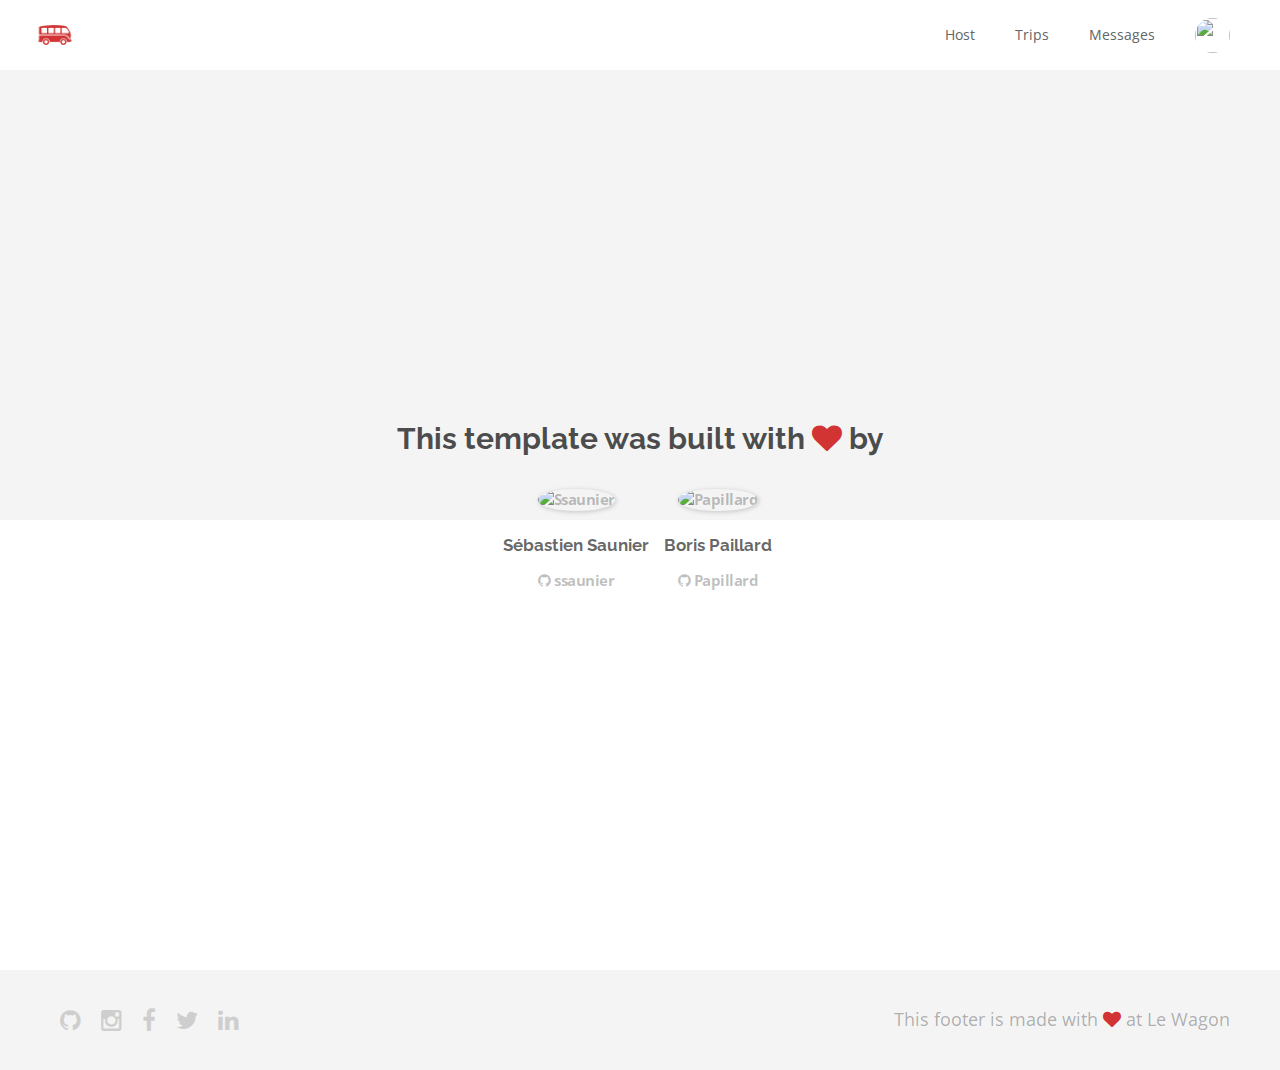
==== commit 50df49d1: "Automated commit at 2018-08-06 09:26:57 UTC by middleman-deploy 2.0.0-alpha" ====
--- a/about.html
+++ b/about.html
@@ -7,11 +7,50 @@
           content="width=device-width, initial-scale=1, shrink-to-fit=no">
     <!-- Use the title from a page's frontmatter if it has one -->
     <title>Le Wagon - Middleman - About</title>
-    <link href="stylesheets/application-3c48b980.css" rel="stylesheet" />
+    <link href="stylesheets/application-a07f0744.css" rel="stylesheet" />
     <script src="javascripts/application-93de88c9.js"></script>
     <link href="images/favicon-f15af148.png" rel="icon" type="image/png" />
   </head>
   <body>
+    <div class="navbar-wagon">
+  <!-- Logo -->
+  <a href="/" class="navbar-wagon-brand">
+    <img src="images/logo-acc9c0ec.png" alt="logo">
+  </a>
+
+  <!-- Right Navigation -->
+  <div class="navbar-wagon-right hidden-xs hidden-sm">
+
+    <a href="" class="navbar-wagon-item navbar-wagon-link">Host</a>
+    <a href="" class="navbar-wagon-item navbar-wagon-link">Trips</a>
+    <a href="" class="navbar-wagon-item navbar-wagon-link">Messages</a>
+
+    <!-- Profile picture with dropdown list -->
+    <div class="navbar-wagon-item">
+      <div class="dropdown">
+        <img src="https://kitt.lewagon.com/placeholder/users/ssaunier" class="avatar dropdown-toggle" id="navbar-wagon-menu" data-toggle="dropdown">
+        <ul class="dropdown-menu dropdown-menu-right navbar-wagon-dropdown-menu">
+          <li><a href="#">Profile</a></li>
+          <li><a href="#">Dashboard</a></li>
+          <li><a href="#">Log Out</a></li>
+        </ul>
+      </div>
+    </div>
+  </div>
+
+  <!-- Dropdown appearing on mobile only -->
+  <div class="navbar-wagon-item hidden-md hidden-lg">
+    <div class="dropdown">
+      <i class="fa fa-bars dropdown-toggle" data-toggle="dropdown"></i>
+      <ul class="dropdown-menu dropdown-menu-right navbar-wagon-dropdown-menu">
+        <li><a href="#">Host</a></li>
+        <li><a href="#">Trips</a></li>
+        <li><a href="#">Messagese</a></li>
+      </ul>
+    </div>
+  </div>
+</div>
+
     <div id="about">
   <div class="about-content">
     <h1>This template was built with <i class="fa fa-heart"></i> by</h1>
@@ -34,5 +73,18 @@
   </div>
 </div>
 
+    <div class="footer">
+  <div class="footer-links">
+    <a href="#"><i class="fa fa-github"></i></a>
+    <a href="#"><i class="fa fa-instagram"></i></a>
+    <a href="#"><i class="fa fa-facebook"></i></a>
+    <a href="#"><i class="fa fa-twitter"></i></a>
+    <a href="#"><i class="fa fa-linkedin"></i></a>
+  </div>
+  <div class="footer-copyright">
+    This footer is made with <i class="fa fa-heart"></i> at Le Wagon
+  </div>
+</div>
+
   </body>
 </html>
--- a/stylesheets/application-a07f0744.css
+++ b/stylesheets/application-a07f0744.css
@@ -0,0 +1,8 @@
+@import url("https://fonts.googleapis.com/css?family=Open+Sans:400,300,700|Raleway:400,100,300,700,500");/*!
+ * Bootstrap v3.3.7 (http://getbootstrap.com)
+ * Copyright 2011-2016 Twitter, Inc.
+ * Licensed under MIT (https://github.com/twbs/bootstrap/blob/master/LICENSE)
+ *//*! normalize.css v3.0.3 | MIT License | github.com/necolas/normalize.css */html{font-family:sans-serif;-ms-text-size-adjust:100%;-webkit-text-size-adjust:100%}body{margin:0}article,aside,details,figcaption,figure,footer,header,hgroup,main,menu,nav,section,summary{display:block}audio,canvas,progress,video{display:inline-block;vertical-align:baseline}audio:not([controls]){display:none;height:0}[hidden],template{display:none}a{background-color:transparent}a:active,a:hover{outline:0}abbr[title]{border-bottom:1px dotted}b,strong{font-weight:bold}dfn{font-style:italic}h1{font-size:2em;margin:0.67em 0}mark{background:#ff0;color:#000}small{font-size:80%}sub,sup{font-size:75%;line-height:0;position:relative;vertical-align:baseline}sup{top:-0.5em}sub{bottom:-0.25em}img{border:0}svg:not(:root){overflow:hidden}figure{margin:1em 40px}hr{-webkit-box-sizing:content-box;box-sizing:content-box;height:0}pre{overflow:auto}code,kbd,pre,samp{font-family:monospace, monospace;font-size:1em}button,input,optgroup,select,textarea{color:inherit;font:inherit;margin:0}button{overflow:visible}button,select{text-transform:none}button,html input[type="button"],input[type="reset"],input[type="submit"]{-webkit-appearance:button;cursor:pointer}button[disabled],html input[disabled]{cursor:default}button::-moz-focus-inner,input::-moz-focus-inner{border:0;padding:0}input{line-height:normal}input[type="checkbox"],input[type="radio"]{-webkit-box-sizing:border-box;box-sizing:border-box;padding:0}input[type="number"]::-webkit-inner-spin-button,input[type="number"]::-webkit-outer-spin-button{height:auto}input[type="search"]{-webkit-appearance:textfield;-webkit-box-sizing:content-box;box-sizing:content-box}input[type="search"]::-webkit-search-cancel-button,input[type="search"]::-webkit-search-decoration{-webkit-appearance:none}fieldset{border:1px solid #c0c0c0;margin:0 2px;padding:0.35em 0.625em 0.75em}legend{border:0;padding:0}textarea{overflow:auto}optgroup{font-weight:bold}table{border-collapse:collapse;border-spacing:0}td,th{padding:0}/*! Source: https://github.com/h5bp/html5-boilerplate/blob/master/src/css/main.css */@media print{*,*:before,*:after{background:transparent !important;color:#000 !important;-webkit-box-shadow:none !important;box-shadow:none !important;text-shadow:none !important}a,a:visited{text-decoration:underline}a[href]:after{content:" (" attr(href) ")"}abbr[title]:after{content:" (" attr(title) ")"}a[href^="#"]:after,a[href^="javascript:"]:after{content:""}pre,blockquote{border:1px solid #999;page-break-inside:avoid}thead{display:table-header-group}tr,img{page-break-inside:avoid}img{max-width:100% !important}p,h2,h3{orphans:3;widows:3}h2,h3{page-break-after:avoid}.navbar{display:none}.btn>.caret,.dropup>.btn>.caret{border-top-color:#000 !important}.label{border:1px solid #000}.table{border-collapse:collapse !important}.table td,.table th{background-color:#fff !important}.table-bordered th,.table-bordered td{border:1px solid #ddd !important}}@font-face{font-family:'Glyphicons Halflings';src:url("../assets/bootstrap/glyphicons-halflings-regular-86b6f62b.eot");src:url("../assets/bootstrap/glyphicons-halflings-regular-86b6f62b.eot?#iefix") format("embedded-opentype"),url("../assets/bootstrap/glyphicons-halflings-regular-ca35b697.woff2") format("woff2"),url("../assets/bootstrap/glyphicons-halflings-regular-278e49a8.woff") format("woff"),url("../assets/bootstrap/glyphicons-halflings-regular-44bc1850.ttf") format("truetype"),url("../assets/bootstrap/glyphicons-halflings-regular-de51a849.svg#glyphicons_halflingsregular") format("svg")}.glyphicon{position:relative;top:1px;display:inline-block;font-family:'Glyphicons Halflings';font-style:normal;font-weight:normal;line-height:1;-webkit-font-smoothing:antialiased;-moz-osx-font-smoothing:grayscale}.glyphicon-asterisk:before{content:"\002a"}.glyphicon-plus:before{content:"\002b"}.glyphicon-euro:before,.glyphicon-eur:before{content:"\20ac"}.glyphicon-minus:before{content:"\2212"}.glyphicon-cloud:before{content:"\2601"}.glyphicon-envelope:before{content:"\2709"}.glyphicon-pencil:before{content:"\270f"}.glyphicon-glass:before{content:"\e001"}.glyphicon-music:before{content:"\e002"}.glyphicon-search:before{content:"\e003"}.glyphicon-heart:before{content:"\e005"}.glyphicon-star:before{content:"\e006"}.glyphicon-star-empty:before{content:"\e007"}.glyphicon-user:before{content:"\e008"}.glyphicon-film:before{content:"\e009"}.glyphicon-th-large:before{content:"\e010"}.glyphicon-th:before{content:"\e011"}.glyphicon-th-list:before{content:"\e012"}.glyphicon-ok:before{content:"\e013"}.glyphicon-remove:before{content:"\e014"}.glyphicon-zoom-in:before{content:"\e015"}.glyphicon-zoom-out:before{content:"\e016"}.glyphicon-off:before{content:"\e017"}.glyphicon-signal:before{content:"\e018"}.glyphicon-cog:before{content:"\e019"}.glyphicon-trash:before{content:"\e020"}.glyphicon-home:before{content:"\e021"}.glyphicon-file:before{content:"\e022"}.glyphicon-time:before{content:"\e023"}.glyphicon-road:before{content:"\e024"}.glyphicon-download-alt:before{content:"\e025"}.glyphicon-download:before{content:"\e026"}.glyphicon-upload:before{content:"\e027"}.glyphicon-inbox:before{content:"\e028"}.glyphicon-play-circle:before{content:"\e029"}.glyphicon-repeat:before{content:"\e030"}.glyphicon-refresh:before{content:"\e031"}.glyphicon-list-alt:before{content:"\e032"}.glyphicon-lock:before{content:"\e033"}.glyphicon-flag:before{content:"\e034"}.glyphicon-headphones:before{content:"\e035"}.glyphicon-volume-off:before{content:"\e036"}.glyphicon-volume-down:before{content:"\e037"}.glyphicon-volume-up:before{content:"\e038"}.glyphicon-qrcode:before{content:"\e039"}.glyphicon-barcode:before{content:"\e040"}.glyphicon-tag:before{content:"\e041"}.glyphicon-tags:before{content:"\e042"}.glyphicon-book:before{content:"\e043"}.glyphicon-bookmark:before{content:"\e044"}.glyphicon-print:before{content:"\e045"}.glyphicon-camera:before{content:"\e046"}.glyphicon-font:before{content:"\e047"}.glyphicon-bold:before{content:"\e048"}.glyphicon-italic:before{content:"\e049"}.glyphicon-text-height:before{content:"\e050"}.glyphicon-text-width:before{content:"\e051"}.glyphicon-align-left:before{content:"\e052"}.glyphicon-align-center:before{content:"\e053"}.glyphicon-align-right:before{content:"\e054"}.glyphicon-align-justify:before{content:"\e055"}.glyphicon-list:before{content:"\e056"}.glyphicon-indent-left:before{content:"\e057"}.glyphicon-indent-right:before{content:"\e058"}.glyphicon-facetime-video:before{content:"\e059"}.glyphicon-picture:before{content:"\e060"}.glyphicon-map-marker:before{content:"\e062"}.glyphicon-adjust:before{content:"\e063"}.glyphicon-tint:before{content:"\e064"}.glyphicon-edit:before{content:"\e065"}.glyphicon-share:before{content:"\e066"}.glyphicon-check:before{content:"\e067"}.glyphicon-move:before{content:"\e068"}.glyphicon-step-backward:before{content:"\e069"}.glyphicon-fast-backward:before{content:"\e070"}.glyphicon-backward:before{content:"\e071"}.glyphicon-play:before{content:"\e072"}.glyphicon-pause:before{content:"\e073"}.glyphicon-stop:before{content:"\e074"}.glyphicon-forward:before{content:"\e075"}.glyphicon-fast-forward:before{content:"\e076"}.glyphicon-step-forward:before{content:"\e077"}.glyphicon-eject:before{content:"\e078"}.glyphicon-chevron-left:before{content:"\e079"}.glyphicon-chevron-right:before{content:"\e080"}.glyphicon-plus-sign:before{content:"\e081"}.glyphicon-minus-sign:before{content:"\e082"}.glyphicon-remove-sign:before{content:"\e083"}.glyphicon-ok-sign:before{content:"\e084"}.glyphicon-question-sign:before{content:"\e085"}.glyphicon-info-sign:before{content:"\e086"}.glyphicon-screenshot:before{content:"\e087"}.glyphicon-remove-circle:before{content:"\e088"}.glyphicon-ok-circle:before{content:"\e089"}.glyphicon-ban-circle:before{content:"\e090"}.glyphicon-arrow-left:before{content:"\e091"}.glyphicon-arrow-right:before{content:"\e092"}.glyphicon-arrow-up:before{content:"\e093"}.glyphicon-arrow-down:before{content:"\e094"}.glyphicon-share-alt:before{content:"\e095"}.glyphicon-resize-full:before{content:"\e096"}.glyphicon-resize-small:before{content:"\e097"}.glyphicon-exclamation-sign:before{content:"\e101"}.glyphicon-gift:before{content:"\e102"}.glyphicon-leaf:before{content:"\e103"}.glyphicon-fire:before{content:"\e104"}.glyphicon-eye-open:before{content:"\e105"}.glyphicon-eye-close:before{content:"\e106"}.glyphicon-warning-sign:before{content:"\e107"}.glyphicon-plane:before{content:"\e108"}.glyphicon-calendar:before{content:"\e109"}.glyphicon-random:before{content:"\e110"}.glyphicon-comment:before{content:"\e111"}.glyphicon-magnet:before{content:"\e112"}.glyphicon-chevron-up:before{content:"\e113"}.glyphicon-chevron-down:before{content:"\e114"}.glyphicon-retweet:before{content:"\e115"}.glyphicon-shopping-cart:before{content:"\e116"}.glyphicon-folder-close:before{content:"\e117"}.glyphicon-folder-open:before{content:"\e118"}.glyphicon-resize-vertical:before{content:"\e119"}.glyphicon-resize-horizontal:before{content:"\e120"}.glyphicon-hdd:before{content:"\e121"}.glyphicon-bullhorn:before{content:"\e122"}.glyphicon-bell:before{content:"\e123"}.glyphicon-certificate:before{content:"\e124"}.glyphicon-thumbs-up:before{content:"\e125"}.glyphicon-thumbs-down:before{content:"\e126"}.glyphicon-hand-right:before{content:"\e127"}.glyphicon-hand-left:before{content:"\e128"}.glyphicon-hand-up:before{content:"\e129"}.glyphicon-hand-down:before{content:"\e130"}.glyphicon-circle-arrow-right:before{content:"\e131"}.glyphicon-circle-arrow-left:before{content:"\e132"}.glyphicon-circle-arrow-up:before{content:"\e133"}.glyphicon-circle-arrow-down:before{content:"\e134"}.glyphicon-globe:before{content:"\e135"}.glyphicon-wrench:before{content:"\e136"}.glyphicon-tasks:before{content:"\e137"}.glyphicon-filter:before{content:"\e138"}.glyphicon-briefcase:before{content:"\e139"}.glyphicon-fullscreen:before{content:"\e140"}.glyphicon-dashboard:before{content:"\e141"}.glyphicon-paperclip:before{content:"\e142"}.glyphicon-heart-empty:before{content:"\e143"}.glyphicon-link:before{content:"\e144"}.glyphicon-phone:before{content:"\e145"}.glyphicon-pushpin:before{content:"\e146"}.glyphicon-usd:before{content:"\e148"}.glyphicon-gbp:before{content:"\e149"}.glyphicon-sort:before{content:"\e150"}.glyphicon-sort-by-alphabet:before{content:"\e151"}.glyphicon-sort-by-alphabet-alt:before{content:"\e152"}.glyphicon-sort-by-order:before{content:"\e153"}.glyphicon-sort-by-order-alt:before{content:"\e154"}.glyphicon-sort-by-attributes:before{content:"\e155"}.glyphicon-sort-by-attributes-alt:before{content:"\e156"}.glyphicon-unchecked:before{content:"\e157"}.glyphicon-expand:before{content:"\e158"}.glyphicon-collapse-down:before{content:"\e159"}.glyphicon-collapse-up:before{content:"\e160"}.glyphicon-log-in:before{content:"\e161"}.glyphicon-flash:before{content:"\e162"}.glyphicon-log-out:before{content:"\e163"}.glyphicon-new-window:before{content:"\e164"}.glyphicon-record:before{content:"\e165"}.glyphicon-save:before{content:"\e166"}.glyphicon-open:before{content:"\e167"}.glyphicon-saved:before{content:"\e168"}.glyphicon-import:before{content:"\e169"}.glyphicon-export:before{content:"\e170"}.glyphicon-send:before{content:"\e171"}.glyphicon-floppy-disk:before{content:"\e172"}.glyphicon-floppy-saved:before{content:"\e173"}.glyphicon-floppy-remove:before{content:"\e174"}.glyphicon-floppy-save:before{content:"\e175"}.glyphicon-floppy-open:before{content:"\e176"}.glyphicon-credit-card:before{content:"\e177"}.glyphicon-transfer:before{content:"\e178"}.glyphicon-cutlery:before{content:"\e179"}.glyphicon-header:before{content:"\e180"}.glyphicon-compressed:before{content:"\e181"}.glyphicon-earphone:before{content:"\e182"}.glyphicon-phone-alt:before{content:"\e183"}.glyphicon-tower:before{content:"\e184"}.glyphicon-stats:before{content:"\e185"}.glyphicon-sd-video:before{content:"\e186"}.glyphicon-hd-video:before{content:"\e187"}.glyphicon-subtitles:before{content:"\e188"}.glyphicon-sound-stereo:before{content:"\e189"}.glyphicon-sound-dolby:before{content:"\e190"}.glyphicon-sound-5-1:before{content:"\e191"}.glyphicon-sound-6-1:before{content:"\e192"}.glyphicon-sound-7-1:before{content:"\e193"}.glyphicon-copyright-mark:before{content:"\e194"}.glyphicon-registration-mark:before{content:"\e195"}.glyphicon-cloud-download:before{content:"\e197"}.glyphicon-cloud-upload:before{content:"\e198"}.glyphicon-tree-conifer:before{content:"\e199"}.glyphicon-tree-deciduous:before{content:"\e200"}.glyphicon-cd:before{content:"\e201"}.glyphicon-save-file:before{content:"\e202"}.glyphicon-open-file:before{content:"\e203"}.glyphicon-level-up:before{content:"\e204"}.glyphicon-copy:before{content:"\e205"}.glyphicon-paste:before{content:"\e206"}.glyphicon-alert:before{content:"\e209"}.glyphicon-equalizer:before{content:"\e210"}.glyphicon-king:before{content:"\e211"}.glyphicon-queen:before{content:"\e212"}.glyphicon-pawn:before{content:"\e213"}.glyphicon-bishop:before{content:"\e214"}.glyphicon-knight:before{content:"\e215"}.glyphicon-baby-formula:before{content:"\e216"}.glyphicon-tent:before{content:"\26fa"}.glyphicon-blackboard:before{content:"\e218"}.glyphicon-bed:before{content:"\e219"}.glyphicon-apple:before{content:"\f8ff"}.glyphicon-erase:before{content:"\e221"}.glyphicon-hourglass:before{content:"\231b"}.glyphicon-lamp:before{content:"\e223"}.glyphicon-duplicate:before{content:"\e224"}.glyphicon-piggy-bank:before{content:"\e225"}.glyphicon-scissors:before{content:"\e226"}.glyphicon-bitcoin:before{content:"\e227"}.glyphicon-btc:before{content:"\e227"}.glyphicon-xbt:before{content:"\e227"}.glyphicon-yen:before{content:"\00a5"}.glyphicon-jpy:before{content:"\00a5"}.glyphicon-ruble:before{content:"\20bd"}.glyphicon-rub:before{content:"\20bd"}.glyphicon-scale:before{content:"\e230"}.glyphicon-ice-lolly:before{content:"\e231"}.glyphicon-ice-lolly-tasted:before{content:"\e232"}.glyphicon-education:before{content:"\e233"}.glyphicon-option-horizontal:before{content:"\e234"}.glyphicon-option-vertical:before{content:"\e235"}.glyphicon-menu-hamburger:before{content:"\e236"}.glyphicon-modal-window:before{content:"\e237"}.glyphicon-oil:before{content:"\e238"}.glyphicon-grain:before{content:"\e239"}.glyphicon-sunglasses:before{content:"\e240"}.glyphicon-text-size:before{content:"\e241"}.glyphicon-text-color:before{content:"\e242"}.glyphicon-text-background:before{content:"\e243"}.glyphicon-object-align-top:before{content:"\e244"}.glyphicon-object-align-bottom:before{content:"\e245"}.glyphicon-object-align-horizontal:before{content:"\e246"}.glyphicon-object-align-left:before{content:"\e247"}.glyphicon-object-align-vertical:before{content:"\e248"}.glyphicon-object-align-right:before{content:"\e249"}.glyphicon-triangle-right:before{content:"\e250"}.glyphicon-triangle-left:before{content:"\e251"}.glyphicon-triangle-bottom:before{content:"\e252"}.glyphicon-triangle-top:before{content:"\e253"}.glyphicon-console:before{content:"\e254"}.glyphicon-superscript:before{content:"\e255"}.glyphicon-subscript:before{content:"\e256"}.glyphicon-menu-left:before{content:"\e257"}.glyphicon-menu-right:before{content:"\e258"}.glyphicon-menu-down:before{content:"\e259"}.glyphicon-menu-up:before{content:"\e260"}*{-webkit-box-sizing:border-box;box-sizing:border-box}*:before,*:after{-webkit-box-sizing:border-box;box-sizing:border-box}html{font-size:10px;-webkit-tap-highlight-color:transparent}body{font-family:"Open Sans", "Helvetica", "sans-serif";font-size:18px;line-height:1.42857143;color:#333333;background-color:#F4F4F4}input,button,select,textarea{font-family:inherit;font-size:inherit;line-height:inherit}a{color:#469AE0;text-decoration:none}a:hover,a:focus{color:#1f74ba;text-decoration:underline}a:focus{outline:5px auto -webkit-focus-ring-color;outline-offset:-2px}figure{margin:0}img{vertical-align:middle}.img-responsive{display:block;max-width:100%;height:auto}.img-rounded{border-radius:2px}.img-thumbnail{padding:4px;line-height:1.42857143;background-color:#F4F4F4;border:1px solid #ddd;border-radius:2px;-webkit-transition:all 0.2s ease-in-out;transition:all 0.2s ease-in-out;display:inline-block;max-width:100%;height:auto}.img-circle{border-radius:50%}hr{margin-top:25px;margin-bottom:25px;border:0;border-top:1px solid #eeeeee}.sr-only{position:absolute;width:1px;height:1px;margin:-1px;padding:0;overflow:hidden;clip:rect(0, 0, 0, 0);border:0}.sr-only-focusable:active,.sr-only-focusable:focus{position:static;width:auto;height:auto;margin:0;overflow:visible;clip:auto}[role="button"]{cursor:pointer}h1,h2,h3,h4,h5,h6,.h1,.h2,.h3,.h4,.h5,.h6{font-family:"Raleway", "Helvetica", "sans-serif";font-weight:500;line-height:1.1;color:inherit}h1 small,h1 .small,h2 small,h2 .small,h3 small,h3 .small,h4 small,h4 .small,h5 small,h5 .small,h6 small,h6 .small,.h1 small,.h1 .small,.h2 small,.h2 .small,.h3 small,.h3 .small,.h4 small,.h4 .small,.h5 small,.h5 .small,.h6 small,.h6 .small{font-weight:normal;line-height:1;color:#777777}h1,.h1,h2,.h2,h3,.h3{margin-top:25px;margin-bottom:12.5px}h1 small,h1 .small,.h1 small,.h1 .small,h2 small,h2 .small,.h2 small,.h2 .small,h3 small,h3 .small,.h3 small,.h3 .small{font-size:65%}h4,.h4,h5,.h5,h6,.h6{margin-top:12.5px;margin-bottom:12.5px}h4 small,h4 .small,.h4 small,.h4 .small,h5 small,h5 .small,.h5 small,.h5 .small,h6 small,h6 .small,.h6 small,.h6 .small{font-size:75%}h1,.h1{font-size:46px}h2,.h2{font-size:38px}h3,.h3{font-size:31px}h4,.h4{font-size:23px}h5,.h5{font-size:18px}h6,.h6{font-size:16px}p{margin:0 0 12.5px}.lead{margin-bottom:25px;font-size:20px;font-weight:300;line-height:1.4}@media (min-width: 768px){.lead{font-size:27px}}small,.small{font-size:88%}mark,.mark{background-color:#fcf8e3;padding:.2em}.text-left{text-align:left}.text-right{text-align:right}.text-center{text-align:center}.text-justify{text-align:justify}.text-nowrap{white-space:nowrap}.text-lowercase{text-transform:lowercase}.text-uppercase,.initialism{text-transform:uppercase}.text-capitalize{text-transform:capitalize}.text-muted{color:#777777}.text-primary{color:#469AE0}a.text-primary:hover,a.text-primary:focus{color:#2381d0}.text-success{color:#3c763d}a.text-success:hover,a.text-success:focus{color:#2b542c}.text-info{color:#31708f}a.text-info:hover,a.text-info:focus{color:#245269}.text-warning{color:#8a6d3b}a.text-warning:hover,a.text-warning:focus{color:#66512c}.text-danger{color:#a94442}a.text-danger:hover,a.text-danger:focus{color:#843534}.bg-primary{color:#fff}.bg-primary{background-color:#469AE0}a.bg-primary:hover,a.bg-primary:focus{background-color:#2381d0}.bg-success{background-color:#dff0d8}a.bg-success:hover,a.bg-success:focus{background-color:#c1e2b3}.bg-info{background-color:#d9edf7}a.bg-info:hover,a.bg-info:focus{background-color:#afd9ee}.bg-warning{background-color:#fcf8e3}a.bg-warning:hover,a.bg-warning:focus{background-color:#f7ecb5}.bg-danger{background-color:#f2dede}a.bg-danger:hover,a.bg-danger:focus{background-color:#e4b9b9}.page-header{padding-bottom:11.5px;margin:50px 0 25px;border-bottom:1px solid #eeeeee}ul,ol{margin-top:0;margin-bottom:12.5px}ul ul,ul ol,ol ul,ol ol{margin-bottom:0}.list-unstyled{padding-left:0;list-style:none}.list-inline{padding-left:0;list-style:none;margin-left:-5px}.list-inline>li{display:inline-block;padding-left:5px;padding-right:5px}dl{margin-top:0;margin-bottom:25px}dt,dd{line-height:1.42857143}dt{font-weight:bold}dd{margin-left:0}.dl-horizontal dd:before,.dl-horizontal dd:after{content:" ";display:table}.dl-horizontal dd:after{clear:both}@media (min-width: 768px){.dl-horizontal dt{float:left;width:160px;clear:left;text-align:right;overflow:hidden;text-overflow:ellipsis;white-space:nowrap}.dl-horizontal dd{margin-left:180px}}abbr[title],abbr[data-original-title]{cursor:help;border-bottom:1px dotted #777777}.initialism{font-size:90%}blockquote{padding:12.5px 25px;margin:0 0 25px;font-size:22.5px;border-left:5px solid #eeeeee}blockquote p:last-child,blockquote ul:last-child,blockquote ol:last-child{margin-bottom:0}blockquote footer,blockquote small,blockquote .small{display:block;font-size:80%;line-height:1.42857143;color:#777777}blockquote footer:before,blockquote small:before,blockquote .small:before{content:'\2014 \00A0'}.blockquote-reverse,blockquote.pull-right{padding-right:15px;padding-left:0;border-right:5px solid #eeeeee;border-left:0;text-align:right}.blockquote-reverse footer:before,.blockquote-reverse small:before,.blockquote-reverse .small:before,blockquote.pull-right footer:before,blockquote.pull-right small:before,blockquote.pull-right .small:before{content:''}.blockquote-reverse footer:after,.blockquote-reverse small:after,.blockquote-reverse .small:after,blockquote.pull-right footer:after,blockquote.pull-right small:after,blockquote.pull-right .small:after{content:'\00A0 \2014'}address{margin-bottom:25px;font-style:normal;line-height:1.42857143}code,kbd,pre,samp{font-family:Menlo, Monaco, Consolas, "Courier New", monospace}code{padding:2px 4px;font-size:90%;color:#c7254e;background-color:#f9f2f4;border-radius:2px}kbd{padding:2px 4px;font-size:90%;color:#fff;background-color:#333;border-radius:2px;-webkit-box-shadow:inset 0 -1px 0 rgba(0,0,0,0.25);box-shadow:inset 0 -1px 0 rgba(0,0,0,0.25)}kbd kbd{padding:0;font-size:100%;font-weight:bold;-webkit-box-shadow:none;box-shadow:none}pre{display:block;padding:12px;margin:0 0 12.5px;font-size:17px;line-height:1.42857143;word-break:break-all;word-wrap:break-word;color:#333333;background-color:#f5f5f5;border:1px solid #ccc;border-radius:2px}pre code{padding:0;font-size:inherit;color:inherit;white-space:pre-wrap;background-color:transparent;border-radius:0}.pre-scrollable{max-height:340px;overflow-y:scroll}.container{margin-right:auto;margin-left:auto;padding-left:15px;padding-right:15px}.container:before,.container:after{content:" ";display:table}.container:after{clear:both}@media (min-width: 768px){.container{width:750px}}@media (min-width: 992px){.container{width:970px}}@media (min-width: 1200px){.container{width:1170px}}.container-fluid{margin-right:auto;margin-left:auto;padding-left:15px;padding-right:15px}.container-fluid:before,.container-fluid:after{content:" ";display:table}.container-fluid:after{clear:both}.row{margin-left:-15px;margin-right:-15px}.row:before,.row:after{content:" ";display:table}.row:after{clear:both}.col-xs-1,.col-sm-1,.col-md-1,.col-lg-1,.col-xs-2,.col-sm-2,.col-md-2,.col-lg-2,.col-xs-3,.col-sm-3,.col-md-3,.col-lg-3,.col-xs-4,.col-sm-4,.col-md-4,.col-lg-4,.col-xs-5,.col-sm-5,.col-md-5,.col-lg-5,.col-xs-6,.col-sm-6,.col-md-6,.col-lg-6,.col-xs-7,.col-sm-7,.col-md-7,.col-lg-7,.col-xs-8,.col-sm-8,.col-md-8,.col-lg-8,.col-xs-9,.col-sm-9,.col-md-9,.col-lg-9,.col-xs-10,.col-sm-10,.col-md-10,.col-lg-10,.col-xs-11,.col-sm-11,.col-md-11,.col-lg-11,.col-xs-12,.col-sm-12,.col-md-12,.col-lg-12{position:relative;min-height:1px;padding-left:15px;padding-right:15px}.col-xs-1,.col-xs-2,.col-xs-3,.col-xs-4,.col-xs-5,.col-xs-6,.col-xs-7,.col-xs-8,.col-xs-9,.col-xs-10,.col-xs-11,.col-xs-12{float:left}.col-xs-1{width:8.33333333%}.col-xs-2{width:16.66666667%}.col-xs-3{width:25%}.col-xs-4{width:33.33333333%}.col-xs-5{width:41.66666667%}.col-xs-6{width:50%}.col-xs-7{width:58.33333333%}.col-xs-8{width:66.66666667%}.col-xs-9{width:75%}.col-xs-10{width:83.33333333%}.col-xs-11{width:91.66666667%}.col-xs-12{width:100%}.col-xs-pull-0{right:auto}.col-xs-pull-1{right:8.33333333%}.col-xs-pull-2{right:16.66666667%}.col-xs-pull-3{right:25%}.col-xs-pull-4{right:33.33333333%}.col-xs-pull-5{right:41.66666667%}.col-xs-pull-6{right:50%}.col-xs-pull-7{right:58.33333333%}.col-xs-pull-8{right:66.66666667%}.col-xs-pull-9{right:75%}.col-xs-pull-10{right:83.33333333%}.col-xs-pull-11{right:91.66666667%}.col-xs-pull-12{right:100%}.col-xs-push-0{left:auto}.col-xs-push-1{left:8.33333333%}.col-xs-push-2{left:16.66666667%}.col-xs-push-3{left:25%}.col-xs-push-4{left:33.33333333%}.col-xs-push-5{left:41.66666667%}.col-xs-push-6{left:50%}.col-xs-push-7{left:58.33333333%}.col-xs-push-8{left:66.66666667%}.col-xs-push-9{left:75%}.col-xs-push-10{left:83.33333333%}.col-xs-push-11{left:91.66666667%}.col-xs-push-12{left:100%}.col-xs-offset-0{margin-left:0%}.col-xs-offset-1{margin-left:8.33333333%}.col-xs-offset-2{margin-left:16.66666667%}.col-xs-offset-3{margin-left:25%}.col-xs-offset-4{margin-left:33.33333333%}.col-xs-offset-5{margin-left:41.66666667%}.col-xs-offset-6{margin-left:50%}.col-xs-offset-7{margin-left:58.33333333%}.col-xs-offset-8{margin-left:66.66666667%}.col-xs-offset-9{margin-left:75%}.col-xs-offset-10{margin-left:83.33333333%}.col-xs-offset-11{margin-left:91.66666667%}.col-xs-offset-12{margin-left:100%}@media (min-width: 768px){.col-sm-1,.col-sm-2,.col-sm-3,.col-sm-4,.col-sm-5,.col-sm-6,.col-sm-7,.col-sm-8,.col-sm-9,.col-sm-10,.col-sm-11,.col-sm-12{float:left}.col-sm-1{width:8.33333333%}.col-sm-2{width:16.66666667%}.col-sm-3{width:25%}.col-sm-4{width:33.33333333%}.col-sm-5{width:41.66666667%}.col-sm-6{width:50%}.col-sm-7{width:58.33333333%}.col-sm-8{width:66.66666667%}.col-sm-9{width:75%}.col-sm-10{width:83.33333333%}.col-sm-11{width:91.66666667%}.col-sm-12{width:100%}.col-sm-pull-0{right:auto}.col-sm-pull-1{right:8.33333333%}.col-sm-pull-2{right:16.66666667%}.col-sm-pull-3{right:25%}.col-sm-pull-4{right:33.33333333%}.col-sm-pull-5{right:41.66666667%}.col-sm-pull-6{right:50%}.col-sm-pull-7{right:58.33333333%}.col-sm-pull-8{right:66.66666667%}.col-sm-pull-9{right:75%}.col-sm-pull-10{right:83.33333333%}.col-sm-pull-11{right:91.66666667%}.col-sm-pull-12{right:100%}.col-sm-push-0{left:auto}.col-sm-push-1{left:8.33333333%}.col-sm-push-2{left:16.66666667%}.col-sm-push-3{left:25%}.col-sm-push-4{left:33.33333333%}.col-sm-push-5{left:41.66666667%}.col-sm-push-6{left:50%}.col-sm-push-7{left:58.33333333%}.col-sm-push-8{left:66.66666667%}.col-sm-push-9{left:75%}.col-sm-push-10{left:83.33333333%}.col-sm-push-11{left:91.66666667%}.col-sm-push-12{left:100%}.col-sm-offset-0{margin-left:0%}.col-sm-offset-1{margin-left:8.33333333%}.col-sm-offset-2{margin-left:16.66666667%}.col-sm-offset-3{margin-left:25%}.col-sm-offset-4{margin-left:33.33333333%}.col-sm-offset-5{margin-left:41.66666667%}.col-sm-offset-6{margin-left:50%}.col-sm-offset-7{margin-left:58.33333333%}.col-sm-offset-8{margin-left:66.66666667%}.col-sm-offset-9{margin-left:75%}.col-sm-offset-10{margin-left:83.33333333%}.col-sm-offset-11{margin-left:91.66666667%}.col-sm-offset-12{margin-left:100%}}@media (min-width: 992px){.col-md-1,.col-md-2,.col-md-3,.col-md-4,.col-md-5,.col-md-6,.col-md-7,.col-md-8,.col-md-9,.col-md-10,.col-md-11,.col-md-12{float:left}.col-md-1{width:8.33333333%}.col-md-2{width:16.66666667%}.col-md-3{width:25%}.col-md-4{width:33.33333333%}.col-md-5{width:41.66666667%}.col-md-6{width:50%}.col-md-7{width:58.33333333%}.col-md-8{width:66.66666667%}.col-md-9{width:75%}.col-md-10{width:83.33333333%}.col-md-11{width:91.66666667%}.col-md-12{width:100%}.col-md-pull-0{right:auto}.col-md-pull-1{right:8.33333333%}.col-md-pull-2{right:16.66666667%}.col-md-pull-3{right:25%}.col-md-pull-4{right:33.33333333%}.col-md-pull-5{right:41.66666667%}.col-md-pull-6{right:50%}.col-md-pull-7{right:58.33333333%}.col-md-pull-8{right:66.66666667%}.col-md-pull-9{right:75%}.col-md-pull-10{right:83.33333333%}.col-md-pull-11{right:91.66666667%}.col-md-pull-12{right:100%}.col-md-push-0{left:auto}.col-md-push-1{left:8.33333333%}.col-md-push-2{left:16.66666667%}.col-md-push-3{left:25%}.col-md-push-4{left:33.33333333%}.col-md-push-5{left:41.66666667%}.col-md-push-6{left:50%}.col-md-push-7{left:58.33333333%}.col-md-push-8{left:66.66666667%}.col-md-push-9{left:75%}.col-md-push-10{left:83.33333333%}.col-md-push-11{left:91.66666667%}.col-md-push-12{left:100%}.col-md-offset-0{margin-left:0%}.col-md-offset-1{margin-left:8.33333333%}.col-md-offset-2{margin-left:16.66666667%}.col-md-offset-3{margin-left:25%}.col-md-offset-4{margin-left:33.33333333%}.col-md-offset-5{margin-left:41.66666667%}.col-md-offset-6{margin-left:50%}.col-md-offset-7{margin-left:58.33333333%}.col-md-offset-8{margin-left:66.66666667%}.col-md-offset-9{margin-left:75%}.col-md-offset-10{margin-left:83.33333333%}.col-md-offset-11{margin-left:91.66666667%}.col-md-offset-12{margin-left:100%}}@media (min-width: 1200px){.col-lg-1,.col-lg-2,.col-lg-3,.col-lg-4,.col-lg-5,.col-lg-6,.col-lg-7,.col-lg-8,.col-lg-9,.col-lg-10,.col-lg-11,.col-lg-12{float:left}.col-lg-1{width:8.33333333%}.col-lg-2{width:16.66666667%}.col-lg-3{width:25%}.col-lg-4{width:33.33333333%}.col-lg-5{width:41.66666667%}.col-lg-6{width:50%}.col-lg-7{width:58.33333333%}.col-lg-8{width:66.66666667%}.col-lg-9{width:75%}.col-lg-10{width:83.33333333%}.col-lg-11{width:91.66666667%}.col-lg-12{width:100%}.col-lg-pull-0{right:auto}.col-lg-pull-1{right:8.33333333%}.col-lg-pull-2{right:16.66666667%}.col-lg-pull-3{right:25%}.col-lg-pull-4{right:33.33333333%}.col-lg-pull-5{right:41.66666667%}.col-lg-pull-6{right:50%}.col-lg-pull-7{right:58.33333333%}.col-lg-pull-8{right:66.66666667%}.col-lg-pull-9{right:75%}.col-lg-pull-10{right:83.33333333%}.col-lg-pull-11{right:91.66666667%}.col-lg-pull-12{right:100%}.col-lg-push-0{left:auto}.col-lg-push-1{left:8.33333333%}.col-lg-push-2{left:16.66666667%}.col-lg-push-3{left:25%}.col-lg-push-4{left:33.33333333%}.col-lg-push-5{left:41.66666667%}.col-lg-push-6{left:50%}.col-lg-push-7{left:58.33333333%}.col-lg-push-8{left:66.66666667%}.col-lg-push-9{left:75%}.col-lg-push-10{left:83.33333333%}.col-lg-push-11{left:91.66666667%}.col-lg-push-12{left:100%}.col-lg-offset-0{margin-left:0%}.col-lg-offset-1{margin-left:8.33333333%}.col-lg-offset-2{margin-left:16.66666667%}.col-lg-offset-3{margin-left:25%}.col-lg-offset-4{margin-left:33.33333333%}.col-lg-offset-5{margin-left:41.66666667%}.col-lg-offset-6{margin-left:50%}.col-lg-offset-7{margin-left:58.33333333%}.col-lg-offset-8{margin-left:66.66666667%}.col-lg-offset-9{margin-left:75%}.col-lg-offset-10{margin-left:83.33333333%}.col-lg-offset-11{margin-left:91.66666667%}.col-lg-offset-12{margin-left:100%}}table{background-color:transparent}caption{padding-top:8px;padding-bottom:8px;color:#777777;text-align:left}th{text-align:left}.table{width:100%;max-width:100%;margin-bottom:25px}.table>thead>tr>th,.table>thead>tr>td,.table>tbody>tr>th,.table>tbody>tr>td,.table>tfoot>tr>th,.table>tfoot>tr>td{padding:8px;line-height:1.42857143;vertical-align:top;border-top:1px solid #ddd}.table>thead>tr>th{vertical-align:bottom;border-bottom:2px solid #ddd}.table>caption+thead>tr:first-child>th,.table>caption+thead>tr:first-child>td,.table>colgroup+thead>tr:first-child>th,.table>colgroup+thead>tr:first-child>td,.table>thead:first-child>tr:first-child>th,.table>thead:first-child>tr:first-child>td{border-top:0}.table>tbody+tbody{border-top:2px solid #ddd}.table .table{background-color:#F4F4F4}.table-condensed>thead>tr>th,.table-condensed>thead>tr>td,.table-condensed>tbody>tr>th,.table-condensed>tbody>tr>td,.table-condensed>tfoot>tr>th,.table-condensed>tfoot>tr>td{padding:5px}.table-bordered{border:1px solid #ddd}.table-bordered>thead>tr>th,.table-bordered>thead>tr>td,.table-bordered>tbody>tr>th,.table-bordered>tbody>tr>td,.table-bordered>tfoot>tr>th,.table-bordered>tfoot>tr>td{border:1px solid #ddd}.table-bordered>thead>tr>th,.table-bordered>thead>tr>td{border-bottom-width:2px}.table-striped>tbody>tr:nth-of-type(odd){background-color:#f9f9f9}.table-hover>tbody>tr:hover{background-color:#f5f5f5}table col[class*="col-"]{position:static;float:none;display:table-column}table td[class*="col-"],table th[class*="col-"]{position:static;float:none;display:table-cell}.table>thead>tr>td.active,.table>thead>tr>th.active,.table>thead>tr.active>td,.table>thead>tr.active>th,.table>tbody>tr>td.active,.table>tbody>tr>th.active,.table>tbody>tr.active>td,.table>tbody>tr.active>th,.table>tfoot>tr>td.active,.table>tfoot>tr>th.active,.table>tfoot>tr.active>td,.table>tfoot>tr.active>th{background-color:#f5f5f5}.table-hover>tbody>tr>td.active:hover,.table-hover>tbody>tr>th.active:hover,.table-hover>tbody>tr.active:hover>td,.table-hover>tbody>tr:hover>.active,.table-hover>tbody>tr.active:hover>th{background-color:#e8e8e8}.table>thead>tr>td.success,.table>thead>tr>th.success,.table>thead>tr.success>td,.table>thead>tr.success>th,.table>tbody>tr>td.success,.table>tbody>tr>th.success,.table>tbody>tr.success>td,.table>tbody>tr.success>th,.table>tfoot>tr>td.success,.table>tfoot>tr>th.success,.table>tfoot>tr.success>td,.table>tfoot>tr.success>th{background-color:#dff0d8}.table-hover>tbody>tr>td.success:hover,.table-hover>tbody>tr>th.success:hover,.table-hover>tbody>tr.success:hover>td,.table-hover>tbody>tr:hover>.success,.table-hover>tbody>tr.success:hover>th{background-color:#d0e9c6}.table>thead>tr>td.info,.table>thead>tr>th.info,.table>thead>tr.info>td,.table>thead>tr.info>th,.table>tbody>tr>td.info,.table>tbody>tr>th.info,.table>tbody>tr.info>td,.table>tbody>tr.info>th,.table>tfoot>tr>td.info,.table>tfoot>tr>th.info,.table>tfoot>tr.info>td,.table>tfoot>tr.info>th{background-color:#d9edf7}.table-hover>tbody>tr>td.info:hover,.table-hover>tbody>tr>th.info:hover,.table-hover>tbody>tr.info:hover>td,.table-hover>tbody>tr:hover>.info,.table-hover>tbody>tr.info:hover>th{background-color:#c4e3f3}.table>thead>tr>td.warning,.table>thead>tr>th.warning,.table>thead>tr.warning>td,.table>thead>tr.warning>th,.table>tbody>tr>td.warning,.table>tbody>tr>th.warning,.table>tbody>tr.warning>td,.table>tbody>tr.warning>th,.table>tfoot>tr>td.warning,.table>tfoot>tr>th.warning,.table>tfoot>tr.warning>td,.table>tfoot>tr.warning>th{background-color:#fcf8e3}.table-hover>tbody>tr>td.warning:hover,.table-hover>tbody>tr>th.warning:hover,.table-hover>tbody>tr.warning:hover>td,.table-hover>tbody>tr:hover>.warning,.table-hover>tbody>tr.warning:hover>th{background-color:#faf2cc}.table>thead>tr>td.danger,.table>thead>tr>th.danger,.table>thead>tr.danger>td,.table>thead>tr.danger>th,.table>tbody>tr>td.danger,.table>tbody>tr>th.danger,.table>tbody>tr.danger>td,.table>tbody>tr.danger>th,.table>tfoot>tr>td.danger,.table>tfoot>tr>th.danger,.table>tfoot>tr.danger>td,.table>tfoot>tr.danger>th{background-color:#f2dede}.table-hover>tbody>tr>td.danger:hover,.table-hover>tbody>tr>th.danger:hover,.table-hover>tbody>tr.danger:hover>td,.table-hover>tbody>tr:hover>.danger,.table-hover>tbody>tr.danger:hover>th{background-color:#ebcccc}.table-responsive{overflow-x:auto;min-height:0.01%}@media screen and (max-width: 767px){.table-responsive{width:100%;margin-bottom:18.75px;overflow-y:hidden;-ms-overflow-style:-ms-autohiding-scrollbar;border:1px solid #ddd}.table-responsive>.table{margin-bottom:0}.table-responsive>.table>thead>tr>th,.table-responsive>.table>thead>tr>td,.table-responsive>.table>tbody>tr>th,.table-responsive>.table>tbody>tr>td,.table-responsive>.table>tfoot>tr>th,.table-responsive>.table>tfoot>tr>td{white-space:nowrap}.table-responsive>.table-bordered{border:0}.table-responsive>.table-bordered>thead>tr>th:first-child,.table-responsive>.table-bordered>thead>tr>td:first-child,.table-responsive>.table-bordered>tbody>tr>th:first-child,.table-responsive>.table-bordered>tbody>tr>td:first-child,.table-responsive>.table-bordered>tfoot>tr>th:first-child,.table-responsive>.table-bordered>tfoot>tr>td:first-child{border-left:0}.table-responsive>.table-bordered>thead>tr>th:last-child,.table-responsive>.table-bordered>thead>tr>td:last-child,.table-responsive>.table-bordered>tbody>tr>th:last-child,.table-responsive>.table-bordered>tbody>tr>td:last-child,.table-responsive>.table-bordered>tfoot>tr>th:last-child,.table-responsive>.table-bordered>tfoot>tr>td:last-child{border-right:0}.table-responsive>.table-bordered>tbody>tr:last-child>th,.table-responsive>.table-bordered>tbody>tr:last-child>td,.table-responsive>.table-bordered>tfoot>tr:last-child>th,.table-responsive>.table-bordered>tfoot>tr:last-child>td{border-bottom:0}}fieldset{padding:0;margin:0;border:0;min-width:0}legend{display:block;width:100%;padding:0;margin-bottom:25px;font-size:27px;line-height:inherit;color:#333333;border:0;border-bottom:1px solid #e5e5e5}label{display:inline-block;max-width:100%;margin-bottom:5px;font-weight:bold}input[type="search"]{-webkit-box-sizing:border-box;box-sizing:border-box}input[type="radio"],input[type="checkbox"]{margin:4px 0 0;margin-top:1px \9;line-height:normal}input[type="file"]{display:block}input[type="range"]{display:block;width:100%}select[multiple],select[size]{height:auto}input[type="file"]:focus,input[type="radio"]:focus,input[type="checkbox"]:focus{outline:5px auto -webkit-focus-ring-color;outline-offset:-2px}output{display:block;padding-top:7px;font-size:18px;line-height:1.42857143;color:#000000}.form-control{display:block;width:100%;height:39px;padding:6px 12px;font-size:18px;line-height:1.42857143;color:#000000;background-color:#fff;background-image:none;border:1px solid #ccc;border-radius:2px;-webkit-box-shadow:inset 0 1px 1px rgba(0,0,0,0.075);box-shadow:inset 0 1px 1px rgba(0,0,0,0.075);-webkit-transition:border-color ease-in-out 0.15s, box-shadow ease-in-out 0.15s;-webkit-transition:border-color ease-in-out 0.15s, -webkit-box-shadow ease-in-out 0.15s;transition:border-color ease-in-out 0.15s, -webkit-box-shadow ease-in-out 0.15s;transition:border-color ease-in-out 0.15s, box-shadow ease-in-out 0.15s;transition:border-color ease-in-out 0.15s, box-shadow ease-in-out 0.15s, -webkit-box-shadow ease-in-out 0.15s}.form-control:focus{border-color:#66afe9;outline:0;-webkit-box-shadow:inset 0 1px 1px rgba(0,0,0,0.075),0 0 8px rgba(102,175,233,0.6);box-shadow:inset 0 1px 1px rgba(0,0,0,0.075),0 0 8px rgba(102,175,233,0.6)}.form-control::-moz-placeholder{color:#999;opacity:1}.form-control:-ms-input-placeholder{color:#999}.form-control::-webkit-input-placeholder{color:#999}.form-control::-ms-expand{border:0;background-color:transparent}.form-control[disabled],.form-control[readonly],fieldset[disabled] .form-control{background-color:#eeeeee;opacity:1}.form-control[disabled],fieldset[disabled] .form-control{cursor:not-allowed}textarea.form-control{height:auto}input[type="search"]{-webkit-appearance:none}@media screen and (-webkit-min-device-pixel-ratio: 0){input[type="date"].form-control,input[type="time"].form-control,input[type="datetime-local"].form-control,input[type="month"].form-control{line-height:39px}input[type="date"].input-sm,.input-group-sm>input[type="date"].form-control,.input-group-sm>input[type="date"].input-group-addon,.input-group-sm>.input-group-btn>input[type="date"].btn,.input-group-sm input[type="date"],input[type="time"].input-sm,.input-group-sm>input[type="time"].form-control,.input-group-sm>input[type="time"].input-group-addon,.input-group-sm>.input-group-btn>input[type="time"].btn,.input-group-sm input[type="time"],input[type="datetime-local"].input-sm,.input-group-sm>input[type="datetime-local"].form-control,.input-group-sm>input[type="datetime-local"].input-group-addon,.input-group-sm>.input-group-btn>input[type="datetime-local"].btn,.input-group-sm input[type="datetime-local"],input[type="month"].input-sm,.input-group-sm>input[type="month"].form-control,.input-group-sm>input[type="month"].input-group-addon,.input-group-sm>.input-group-btn>input[type="month"].btn,.input-group-sm input[type="month"]{line-height:36px}input[type="date"].input-lg,.input-group-lg>input[type="date"].form-control,.input-group-lg>input[type="date"].input-group-addon,.input-group-lg>.input-group-btn>input[type="date"].btn,.input-group-lg input[type="date"],input[type="time"].input-lg,.input-group-lg>input[type="time"].form-control,.input-group-lg>input[type="time"].input-group-addon,.input-group-lg>.input-group-btn>input[type="time"].btn,.input-group-lg input[type="time"],input[type="datetime-local"].input-lg,.input-group-lg>input[type="datetime-local"].form-control,.input-group-lg>input[type="datetime-local"].input-group-addon,.input-group-lg>.input-group-btn>input[type="datetime-local"].btn,.input-group-lg input[type="datetime-local"],input[type="month"].input-lg,.input-group-lg>input[type="month"].form-control,.input-group-lg>input[type="month"].input-group-addon,.input-group-lg>.input-group-btn>input[type="month"].btn,.input-group-lg input[type="month"]{line-height:53px}}.form-group{margin-bottom:15px}.radio,.checkbox{position:relative;display:block;margin-top:10px;margin-bottom:10px}.radio label,.checkbox label{min-height:25px;padding-left:20px;margin-bottom:0;font-weight:normal;cursor:pointer}.radio input[type="radio"],.radio-inline input[type="radio"],.checkbox input[type="checkbox"],.checkbox-inline input[type="checkbox"]{position:absolute;margin-left:-20px;margin-top:4px \9}.radio+.radio,.checkbox+.checkbox{margin-top:-5px}.radio-inline,.checkbox-inline{position:relative;display:inline-block;padding-left:20px;margin-bottom:0;vertical-align:middle;font-weight:normal;cursor:pointer}.radio-inline+.radio-inline,.checkbox-inline+.checkbox-inline{margin-top:0;margin-left:10px}input[type="radio"][disabled],input[type="radio"].disabled,fieldset[disabled] input[type="radio"],input[type="checkbox"][disabled],input[type="checkbox"].disabled,fieldset[disabled] input[type="checkbox"]{cursor:not-allowed}.radio-inline.disabled,fieldset[disabled] .radio-inline,.checkbox-inline.disabled,fieldset[disabled] .checkbox-inline{cursor:not-allowed}.radio.disabled label,fieldset[disabled] .radio label,.checkbox.disabled label,fieldset[disabled] .checkbox label{cursor:not-allowed}.form-control-static{padding-top:7px;padding-bottom:7px;margin-bottom:0;min-height:43px}.form-control-static.input-lg,.input-group-lg>.form-control-static.form-control,.input-group-lg>.form-control-static.input-group-addon,.input-group-lg>.input-group-btn>.form-control-static.btn,.form-control-static.input-sm,.input-group-sm>.form-control-static.form-control,.input-group-sm>.form-control-static.input-group-addon,.input-group-sm>.input-group-btn>.form-control-static.btn{padding-left:0;padding-right:0}.input-sm,.input-group-sm>.form-control,.input-group-sm>.input-group-addon,.input-group-sm>.input-group-btn>.btn{height:36px;padding:5px 10px;font-size:16px;line-height:1.5;border-radius:2px}select.input-sm,.input-group-sm>select.form-control,.input-group-sm>select.input-group-addon,.input-group-sm>.input-group-btn>select.btn{height:36px;line-height:36px}textarea.input-sm,.input-group-sm>textarea.form-control,.input-group-sm>textarea.input-group-addon,.input-group-sm>.input-group-btn>textarea.btn,select[multiple].input-sm,.input-group-sm>select[multiple].form-control,.input-group-sm>select[multiple].input-group-addon,.input-group-sm>.input-group-btn>select[multiple].btn{height:auto}.form-group-sm .form-control{height:36px;padding:5px 10px;font-size:16px;line-height:1.5;border-radius:2px}.form-group-sm select.form-control{height:36px;line-height:36px}.form-group-sm textarea.form-control,.form-group-sm select[multiple].form-control{height:auto}.form-group-sm .form-control-static{height:36px;min-height:41px;padding:6px 10px;font-size:16px;line-height:1.5}.input-lg,.input-group-lg>.form-control,.input-group-lg>.input-group-addon,.input-group-lg>.input-group-btn>.btn{height:53px;padding:10px 16px;font-size:23px;line-height:1.3333333;border-radius:2px}select.input-lg,.input-group-lg>select.form-control,.input-group-lg>select.input-group-addon,.input-group-lg>.input-group-btn>select.btn{height:53px;line-height:53px}textarea.input-lg,.input-group-lg>textarea.form-control,.input-group-lg>textarea.input-group-addon,.input-group-lg>.input-group-btn>textarea.btn,select[multiple].input-lg,.input-group-lg>select[multiple].form-control,.input-group-lg>select[multiple].input-group-addon,.input-group-lg>.input-group-btn>select[multiple].btn{height:auto}.form-group-lg .form-control{height:53px;padding:10px 16px;font-size:23px;line-height:1.3333333;border-radius:2px}.form-group-lg select.form-control{height:53px;line-height:53px}.form-group-lg textarea.form-control,.form-group-lg select[multiple].form-control{height:auto}.form-group-lg .form-control-static{height:53px;min-height:48px;padding:11px 16px;font-size:23px;line-height:1.3333333}.has-feedback{position:relative}.has-feedback .form-control{padding-right:48.75px}.form-control-feedback{position:absolute;top:0;right:0;z-index:2;display:block;width:39px;height:39px;line-height:39px;text-align:center;pointer-events:none}.input-lg+.form-control-feedback,.input-group-lg>.form-control+.form-control-feedback,.input-group-lg>.input-group-addon+.form-control-feedback,.input-group-lg>.input-group-btn>.btn+.form-control-feedback,.input-group-lg+.form-control-feedback,.form-group-lg .form-control+.form-control-feedback{width:53px;height:53px;line-height:53px}.input-sm+.form-control-feedback,.input-group-sm>.form-control+.form-control-feedback,.input-group-sm>.input-group-addon+.form-control-feedback,.input-group-sm>.input-group-btn>.btn+.form-control-feedback,.input-group-sm+.form-control-feedback,.form-group-sm .form-control+.form-control-feedback{width:36px;height:36px;line-height:36px}.has-success .help-block,.has-success .control-label,.has-success .radio,.has-success .checkbox,.has-success .radio-inline,.has-success .checkbox-inline,.has-success.radio label,.has-success.checkbox label,.has-success.radio-inline label,.has-success.checkbox-inline label{color:#3c763d}.has-success .form-control{border-color:#3c763d;-webkit-box-shadow:inset 0 1px 1px rgba(0,0,0,0.075);box-shadow:inset 0 1px 1px rgba(0,0,0,0.075)}.has-success .form-control:focus{border-color:#2b542c;-webkit-box-shadow:inset 0 1px 1px rgba(0,0,0,0.075),0 0 6px #67b168;box-shadow:inset 0 1px 1px rgba(0,0,0,0.075),0 0 6px #67b168}.has-success .input-group-addon{color:#3c763d;border-color:#3c763d;background-color:#dff0d8}.has-success .form-control-feedback{color:#3c763d}.has-warning .help-block,.has-warning .control-label,.has-warning .radio,.has-warning .checkbox,.has-warning .radio-inline,.has-warning .checkbox-inline,.has-warning.radio label,.has-warning.checkbox label,.has-warning.radio-inline label,.has-warning.checkbox-inline label{color:#8a6d3b}.has-warning .form-control{border-color:#8a6d3b;-webkit-box-shadow:inset 0 1px 1px rgba(0,0,0,0.075);box-shadow:inset 0 1px 1px rgba(0,0,0,0.075)}.has-warning .form-control:focus{border-color:#66512c;-webkit-box-shadow:inset 0 1px 1px rgba(0,0,0,0.075),0 0 6px #c0a16b;box-shadow:inset 0 1px 1px rgba(0,0,0,0.075),0 0 6px #c0a16b}.has-warning .input-group-addon{color:#8a6d3b;border-color:#8a6d3b;background-color:#fcf8e3}.has-warning .form-control-feedback{color:#8a6d3b}.has-error .help-block,.has-error .control-label,.has-error .radio,.has-error .checkbox,.has-error .radio-inline,.has-error .checkbox-inline,.has-error.radio label,.has-error.checkbox label,.has-error.radio-inline label,.has-error.checkbox-inline label{color:#a94442}.has-error .form-control{border-color:#a94442;-webkit-box-shadow:inset 0 1px 1px rgba(0,0,0,0.075);box-shadow:inset 0 1px 1px rgba(0,0,0,0.075)}.has-error .form-control:focus{border-color:#843534;-webkit-box-shadow:inset 0 1px 1px rgba(0,0,0,0.075),0 0 6px #ce8483;box-shadow:inset 0 1px 1px rgba(0,0,0,0.075),0 0 6px #ce8483}.has-error .input-group-addon{color:#a94442;border-color:#a94442;background-color:#f2dede}.has-error .form-control-feedback{color:#a94442}.has-feedback label ~ .form-control-feedback{top:30px}.has-feedback label.sr-only ~ .form-control-feedback{top:0}.help-block{display:block;margin-top:5px;margin-bottom:10px;color:#737373}@media (min-width: 768px){.form-inline .form-group{display:inline-block;margin-bottom:0;vertical-align:middle}.form-inline .form-control{display:inline-block;width:auto;vertical-align:middle}.form-inline .form-control-static{display:inline-block}.form-inline .input-group{display:inline-table;vertical-align:middle}.form-inline .input-group .input-group-addon,.form-inline .input-group .input-group-btn,.form-inline .input-group .form-control{width:auto}.form-inline .input-group>.form-control{width:100%}.form-inline .control-label{margin-bottom:0;vertical-align:middle}.form-inline .radio,.form-inline .checkbox{display:inline-block;margin-top:0;margin-bottom:0;vertical-align:middle}.form-inline .radio label,.form-inline .checkbox label{padding-left:0}.form-inline .radio input[type="radio"],.form-inline .checkbox input[type="checkbox"]{position:relative;margin-left:0}.form-inline .has-feedback .form-control-feedback{top:0}}.form-horizontal .radio,.form-horizontal .checkbox,.form-horizontal .radio-inline,.form-horizontal .checkbox-inline{margin-top:0;margin-bottom:0;padding-top:7px}.form-horizontal .radio,.form-horizontal .checkbox{min-height:32px}.form-horizontal .form-group{margin-left:-15px;margin-right:-15px}.form-horizontal .form-group:before,.form-horizontal .form-group:after{content:" ";display:table}.form-horizontal .form-group:after{clear:both}@media (min-width: 768px){.form-horizontal .control-label{text-align:right;margin-bottom:0;padding-top:7px}}.form-horizontal .has-feedback .form-control-feedback{right:15px}@media (min-width: 768px){.form-horizontal .form-group-lg .control-label{padding-top:11px;font-size:23px}}@media (min-width: 768px){.form-horizontal .form-group-sm .control-label{padding-top:6px;font-size:16px}}.btn{display:inline-block;margin-bottom:0;font-weight:normal;text-align:center;vertical-align:middle;-ms-touch-action:manipulation;touch-action:manipulation;cursor:pointer;background-image:none;border:1px solid transparent;white-space:nowrap;padding:6px 12px;font-size:18px;line-height:1.42857143;border-radius:2px;-webkit-user-select:none;-moz-user-select:none;-ms-user-select:none;user-select:none}.btn:focus,.btn.focus,.btn:active:focus,.btn:active.focus,.btn.active:focus,.btn.active.focus{outline:5px auto -webkit-focus-ring-color;outline-offset:-2px}.btn:hover,.btn:focus,.btn.focus{color:#333;text-decoration:none}.btn:active,.btn.active{outline:0;background-image:none;-webkit-box-shadow:inset 0 3px 5px rgba(0,0,0,0.125);box-shadow:inset 0 3px 5px rgba(0,0,0,0.125)}.btn.disabled,.btn[disabled],fieldset[disabled] .btn{cursor:not-allowed;opacity:0.65;filter:alpha(opacity=65);-webkit-box-shadow:none;box-shadow:none}a.btn.disabled,fieldset[disabled] a.btn{pointer-events:none}.btn-default{color:#333;background-color:#fff;border-color:#ccc}.btn-default:focus,.btn-default.focus{color:#333;background-color:#e6e6e6;border-color:#8c8c8c}.btn-default:hover{color:#333;background-color:#e6e6e6;border-color:#adadad}.btn-default:active,.btn-default.active,.open>.btn-default.dropdown-toggle{color:#333;background-color:#e6e6e6;border-color:#adadad}.btn-default:active:hover,.btn-default:active:focus,.btn-default:active.focus,.btn-default.active:hover,.btn-default.active:focus,.btn-default.active.focus,.open>.btn-default.dropdown-toggle:hover,.open>.btn-default.dropdown-toggle:focus,.open>.btn-default.dropdown-toggle.focus{color:#333;background-color:#d4d4d4;border-color:#8c8c8c}.btn-default:active,.btn-default.active,.open>.btn-default.dropdown-toggle{background-image:none}.btn-default.disabled:hover,.btn-default.disabled:focus,.btn-default.disabled.focus,.btn-default[disabled]:hover,.btn-default[disabled]:focus,.btn-default[disabled].focus,fieldset[disabled] .btn-default:hover,fieldset[disabled] .btn-default:focus,fieldset[disabled] .btn-default.focus{background-color:#fff;border-color:#ccc}.btn-default .badge{color:#fff;background-color:#333}.btn-primary{color:#fff;background-color:#469AE0;border-color:#308edc}.btn-primary:focus,.btn-primary.focus{color:#fff;background-color:#2381d0;border-color:#144b79}.btn-primary:hover{color:#fff;background-color:#2381d0;border-color:#1e6eb2}.btn-primary:active,.btn-primary.active,.open>.btn-primary.dropdown-toggle{color:#fff;background-color:#2381d0;border-color:#1e6eb2}.btn-primary:active:hover,.btn-primary:active:focus,.btn-primary:active.focus,.btn-primary.active:hover,.btn-primary.active:focus,.btn-primary.active.focus,.open>.btn-primary.dropdown-toggle:hover,.open>.btn-primary.dropdown-toggle:focus,.open>.btn-primary.dropdown-toggle.focus{color:#fff;background-color:#1e6eb2;border-color:#144b79}.btn-primary:active,.btn-primary.active,.open>.btn-primary.dropdown-toggle{background-image:none}.btn-primary.disabled:hover,.btn-primary.disabled:focus,.btn-primary.disabled.focus,.btn-primary[disabled]:hover,.btn-primary[disabled]:focus,.btn-primary[disabled].focus,fieldset[disabled] .btn-primary:hover,fieldset[disabled] .btn-primary:focus,fieldset[disabled] .btn-primary.focus{background-color:#469AE0;border-color:#308edc}.btn-primary .badge{color:#469AE0;background-color:#fff}.btn-success{color:#fff;background-color:#32B796;border-color:#2da386}.btn-success:focus,.btn-success.focus{color:#fff;background-color:#278f75;border-color:#113f34}.btn-success:hover{color:#fff;background-color:#278f75;border-color:#1f735e}.btn-success:active,.btn-success.active,.open>.btn-success.dropdown-toggle{color:#fff;background-color:#278f75;border-color:#1f735e}.btn-success:active:hover,.btn-success:active:focus,.btn-success:active.focus,.btn-success.active:hover,.btn-success.active:focus,.btn-success.active.focus,.open>.btn-success.dropdown-toggle:hover,.open>.btn-success.dropdown-toggle:focus,.open>.btn-success.dropdown-toggle.focus{color:#fff;background-color:#1f735e;border-color:#113f34}.btn-success:active,.btn-success.active,.open>.btn-success.dropdown-toggle{background-image:none}.btn-success.disabled:hover,.btn-success.disabled:focus,.btn-success.disabled.focus,.btn-success[disabled]:hover,.btn-success[disabled]:focus,.btn-success[disabled].focus,fieldset[disabled] .btn-success:hover,fieldset[disabled] .btn-success:focus,fieldset[disabled] .btn-success.focus{background-color:#32B796;border-color:#2da386}.btn-success .badge{color:#32B796;background-color:#fff}.btn-info{color:#fff;background-color:#FDB631;border-color:#fdad18}.btn-info:focus,.btn-info.focus{color:#fff;background-color:#f9a302;border-color:#946101}.btn-info:hover{color:#fff;background-color:#f9a302;border-color:#d58c02}.btn-info:active,.btn-info.active,.open>.btn-info.dropdown-toggle{color:#fff;background-color:#f9a302;border-color:#d58c02}.btn-info:active:hover,.btn-info:active:focus,.btn-info:active.focus,.btn-info.active:hover,.btn-info.active:focus,.btn-info.active.focus,.open>.btn-info.dropdown-toggle:hover,.open>.btn-info.dropdown-toggle:focus,.open>.btn-info.dropdown-toggle.focus{color:#fff;background-color:#d58c02;border-color:#946101}.btn-info:active,.btn-info.active,.open>.btn-info.dropdown-toggle{background-image:none}.btn-info.disabled:hover,.btn-info.disabled:focus,.btn-info.disabled.focus,.btn-info[disabled]:hover,.btn-info[disabled]:focus,.btn-info[disabled].focus,fieldset[disabled] .btn-info:hover,fieldset[disabled] .btn-info:focus,fieldset[disabled] .btn-info.focus{background-color:#FDB631;border-color:#fdad18}.btn-info .badge{color:#FDB631;background-color:#fff}.btn-warning{color:#fff;background-color:#E67E22;border-color:#d67118}.btn-warning:focus,.btn-warning.focus{color:#fff;background-color:#bf6516;border-color:#64350b}.btn-warning:hover{color:#fff;background-color:#bf6516;border-color:#9f5412}.btn-warning:active,.btn-warning.active,.open>.btn-warning.dropdown-toggle{color:#fff;background-color:#bf6516;border-color:#9f5412}.btn-warning:active:hover,.btn-warning:active:focus,.btn-warning:active.focus,.btn-warning.active:hover,.btn-warning.active:focus,.btn-warning.active.focus,.open>.btn-warning.dropdown-toggle:hover,.open>.btn-warning.dropdown-toggle:focus,.open>.btn-warning.dropdown-toggle.focus{color:#fff;background-color:#9f5412;border-color:#64350b}.btn-warning:active,.btn-warning.active,.open>.btn-warning.dropdown-toggle{background-image:none}.btn-warning.disabled:hover,.btn-warning.disabled:focus,.btn-warning.disabled.focus,.btn-warning[disabled]:hover,.btn-warning[disabled]:focus,.btn-warning[disabled].focus,fieldset[disabled] .btn-warning:hover,fieldset[disabled] .btn-warning:focus,fieldset[disabled] .btn-warning.focus{background-color:#E67E22;border-color:#d67118}.btn-warning .badge{color:#E67E22;background-color:#fff}.btn-danger{color:#fff;background-color:#EE5F5B;border-color:#ec4844}.btn-danger:focus,.btn-danger.focus{color:#fff;background-color:#e9322d;border-color:#9f1411}.btn-danger:hover{color:#fff;background-color:#e9322d;border-color:#dc1c17}.btn-danger:active,.btn-danger.active,.open>.btn-danger.dropdown-toggle{color:#fff;background-color:#e9322d;border-color:#dc1c17}.btn-danger:active:hover,.btn-danger:active:focus,.btn-danger:active.focus,.btn-danger.active:hover,.btn-danger.active:focus,.btn-danger.active.focus,.open>.btn-danger.dropdown-toggle:hover,.open>.btn-danger.dropdown-toggle:focus,.open>.btn-danger.dropdown-toggle.focus{color:#fff;background-color:#dc1c17;border-color:#9f1411}.btn-danger:active,.btn-danger.active,.open>.btn-danger.dropdown-toggle{background-image:none}.btn-danger.disabled:hover,.btn-danger.disabled:focus,.btn-danger.disabled.focus,.btn-danger[disabled]:hover,.btn-danger[disabled]:focus,.btn-danger[disabled].focus,fieldset[disabled] .btn-danger:hover,fieldset[disabled] .btn-danger:focus,fieldset[disabled] .btn-danger.focus{background-color:#EE5F5B;border-color:#ec4844}.btn-danger .badge{color:#EE5F5B;background-color:#fff}.btn-link{color:#469AE0;font-weight:normal;border-radius:0}.btn-link,.btn-link:active,.btn-link.active,.btn-link[disabled],fieldset[disabled] .btn-link{background-color:transparent;-webkit-box-shadow:none;box-shadow:none}.btn-link,.btn-link:hover,.btn-link:focus,.btn-link:active{border-color:transparent}.btn-link:hover,.btn-link:focus{color:#1f74ba;text-decoration:underline;background-color:transparent}.btn-link[disabled]:hover,.btn-link[disabled]:focus,fieldset[disabled] .btn-link:hover,fieldset[disabled] .btn-link:focus{color:#777777;text-decoration:none}.btn-lg,.btn-group-lg>.btn{padding:10px 16px;font-size:23px;line-height:1.3333333;border-radius:2px}.btn-sm,.btn-group-sm>.btn{padding:5px 10px;font-size:16px;line-height:1.5;border-radius:2px}.btn-xs,.btn-group-xs>.btn{padding:1px 5px;font-size:16px;line-height:1.5;border-radius:2px}.btn-block{display:block;width:100%}.btn-block+.btn-block{margin-top:5px}input[type="submit"].btn-block,input[type="reset"].btn-block,input[type="button"].btn-block{width:100%}.fade{opacity:0;-webkit-transition:opacity 0.15s linear;transition:opacity 0.15s linear}.fade.in{opacity:1}.collapse{display:none}.collapse.in{display:block}tr.collapse.in{display:table-row}tbody.collapse.in{display:table-row-group}.collapsing{position:relative;height:0;overflow:hidden;-webkit-transition-property:height, visibility;transition-property:height, visibility;-webkit-transition-duration:0.35s;transition-duration:0.35s;-webkit-transition-timing-function:ease;transition-timing-function:ease}.caret{display:inline-block;width:0;height:0;margin-left:2px;vertical-align:middle;border-top:4px dashed;border-top:4px solid \9;border-right:4px solid transparent;border-left:4px solid transparent}.dropup,.dropdown{position:relative}.dropdown-toggle:focus{outline:0}.dropdown-menu{position:absolute;top:100%;left:0;z-index:1000;display:none;float:left;min-width:160px;padding:5px 0;margin:2px 0 0;list-style:none;font-size:18px;text-align:left;background-color:#fff;border:1px solid #ccc;border:1px solid rgba(0,0,0,0.15);border-radius:2px;-webkit-box-shadow:0 6px 12px rgba(0,0,0,0.175);box-shadow:0 6px 12px rgba(0,0,0,0.175);background-clip:padding-box}.dropdown-menu.pull-right{right:0;left:auto}.dropdown-menu .divider{height:1px;margin:11.5px 0;overflow:hidden;background-color:#e5e5e5}.dropdown-menu>li>a{display:block;padding:3px 20px;clear:both;font-weight:normal;line-height:1.42857143;color:#333333;white-space:nowrap}.dropdown-menu>li>a:hover,.dropdown-menu>li>a:focus{text-decoration:none;color:#262626;background-color:#f5f5f5}.dropdown-menu>.active>a,.dropdown-menu>.active>a:hover,.dropdown-menu>.active>a:focus{color:#fff;text-decoration:none;outline:0;background-color:#469AE0}.dropdown-menu>.disabled>a,.dropdown-menu>.disabled>a:hover,.dropdown-menu>.disabled>a:focus{color:#777777}.dropdown-menu>.disabled>a:hover,.dropdown-menu>.disabled>a:focus{text-decoration:none;background-color:transparent;background-image:none;filter:progid:DXImageTransform.Microsoft.gradient(enabled = false);cursor:not-allowed}.open>.dropdown-menu{display:block}.open>a{outline:0}.dropdown-menu-right{left:auto;right:0}.dropdown-menu-left{left:0;right:auto}.dropdown-header{display:block;padding:3px 20px;font-size:16px;line-height:1.42857143;color:#777777;white-space:nowrap}.dropdown-backdrop{position:fixed;left:0;right:0;bottom:0;top:0;z-index:990}.pull-right>.dropdown-menu{right:0;left:auto}.dropup .caret,.navbar-fixed-bottom .dropdown .caret{border-top:0;border-bottom:4px dashed;border-bottom:4px solid \9;content:""}.dropup .dropdown-menu,.navbar-fixed-bottom .dropdown .dropdown-menu{top:auto;bottom:100%;margin-bottom:2px}@media (min-width: 768px){.navbar-right .dropdown-menu{right:0;left:auto}.navbar-right .dropdown-menu-left{left:0;right:auto}}.btn-group,.btn-group-vertical{position:relative;display:inline-block;vertical-align:middle}.btn-group>.btn,.btn-group-vertical>.btn{position:relative;float:left}.btn-group>.btn:hover,.btn-group>.btn:focus,.btn-group>.btn:active,.btn-group>.btn.active,.btn-group-vertical>.btn:hover,.btn-group-vertical>.btn:focus,.btn-group-vertical>.btn:active,.btn-group-vertical>.btn.active{z-index:2}.btn-group .btn+.btn,.btn-group .btn+.btn-group,.btn-group .btn-group+.btn,.btn-group .btn-group+.btn-group{margin-left:-1px}.btn-toolbar{margin-left:-5px}.btn-toolbar:before,.btn-toolbar:after{content:" ";display:table}.btn-toolbar:after{clear:both}.btn-toolbar .btn,.btn-toolbar .btn-group,.btn-toolbar .input-group{float:left}.btn-toolbar>.btn,.btn-toolbar>.btn-group,.btn-toolbar>.input-group{margin-left:5px}.btn-group>.btn:not(:first-child):not(:last-child):not(.dropdown-toggle){border-radius:0}.btn-group>.btn:first-child{margin-left:0}.btn-group>.btn:first-child:not(:last-child):not(.dropdown-toggle){border-bottom-right-radius:0;border-top-right-radius:0}.btn-group>.btn:last-child:not(:first-child),.btn-group>.dropdown-toggle:not(:first-child){border-bottom-left-radius:0;border-top-left-radius:0}.btn-group>.btn-group{float:left}.btn-group>.btn-group:not(:first-child):not(:last-child)>.btn{border-radius:0}.btn-group>.btn-group:first-child:not(:last-child)>.btn:last-child,.btn-group>.btn-group:first-child:not(:last-child)>.dropdown-toggle{border-bottom-right-radius:0;border-top-right-radius:0}.btn-group>.btn-group:last-child:not(:first-child)>.btn:first-child{border-bottom-left-radius:0;border-top-left-radius:0}.btn-group .dropdown-toggle:active,.btn-group.open .dropdown-toggle{outline:0}.btn-group>.btn+.dropdown-toggle{padding-left:8px;padding-right:8px}.btn-group>.btn-lg+.dropdown-toggle,.btn-group-lg.btn-group>.btn+.dropdown-toggle{padding-left:12px;padding-right:12px}.btn-group.open .dropdown-toggle{-webkit-box-shadow:inset 0 3px 5px rgba(0,0,0,0.125);box-shadow:inset 0 3px 5px rgba(0,0,0,0.125)}.btn-group.open .dropdown-toggle.btn-link{-webkit-box-shadow:none;box-shadow:none}.btn .caret{margin-left:0}.btn-lg .caret,.btn-group-lg>.btn .caret{border-width:5px 5px 0;border-bottom-width:0}.dropup .btn-lg .caret,.dropup .btn-group-lg>.btn .caret{border-width:0 5px 5px}.btn-group-vertical>.btn,.btn-group-vertical>.btn-group,.btn-group-vertical>.btn-group>.btn{display:block;float:none;width:100%;max-width:100%}.btn-group-vertical>.btn-group:before,.btn-group-vertical>.btn-group:after{content:" ";display:table}.btn-group-vertical>.btn-group:after{clear:both}.btn-group-vertical>.btn-group>.btn{float:none}.btn-group-vertical>.btn+.btn,.btn-group-vertical>.btn+.btn-group,.btn-group-vertical>.btn-group+.btn,.btn-group-vertical>.btn-group+.btn-group{margin-top:-1px;margin-left:0}.btn-group-vertical>.btn:not(:first-child):not(:last-child){border-radius:0}.btn-group-vertical>.btn:first-child:not(:last-child){border-top-right-radius:2px;border-top-left-radius:2px;border-bottom-right-radius:0;border-bottom-left-radius:0}.btn-group-vertical>.btn:last-child:not(:first-child){border-top-right-radius:0;border-top-left-radius:0;border-bottom-right-radius:2px;border-bottom-left-radius:2px}.btn-group-vertical>.btn-group:not(:first-child):not(:last-child)>.btn{border-radius:0}.btn-group-vertical>.btn-group:first-child:not(:last-child)>.btn:last-child,.btn-group-vertical>.btn-group:first-child:not(:last-child)>.dropdown-toggle{border-bottom-right-radius:0;border-bottom-left-radius:0}.btn-group-vertical>.btn-group:last-child:not(:first-child)>.btn:first-child{border-top-right-radius:0;border-top-left-radius:0}.btn-group-justified{display:table;width:100%;table-layout:fixed;border-collapse:separate}.btn-group-justified>.btn,.btn-group-justified>.btn-group{float:none;display:table-cell;width:1%}.btn-group-justified>.btn-group .btn{width:100%}.btn-group-justified>.btn-group .dropdown-menu{left:auto}[data-toggle="buttons"]>.btn input[type="radio"],[data-toggle="buttons"]>.btn input[type="checkbox"],[data-toggle="buttons"]>.btn-group>.btn input[type="radio"],[data-toggle="buttons"]>.btn-group>.btn input[type="checkbox"]{position:absolute;clip:rect(0, 0, 0, 0);pointer-events:none}.input-group{position:relative;display:table;border-collapse:separate}.input-group[class*="col-"]{float:none;padding-left:0;padding-right:0}.input-group .form-control{position:relative;z-index:2;float:left;width:100%;margin-bottom:0}.input-group .form-control:focus{z-index:3}.input-group-addon,.input-group-btn,.input-group .form-control{display:table-cell}.input-group-addon:not(:first-child):not(:last-child),.input-group-btn:not(:first-child):not(:last-child),.input-group .form-control:not(:first-child):not(:last-child){border-radius:0}.input-group-addon,.input-group-btn{width:1%;white-space:nowrap;vertical-align:middle}.input-group-addon{padding:6px 12px;font-size:18px;font-weight:normal;line-height:1;color:#000000;text-align:center;background-color:#eeeeee;border:1px solid #ccc;border-radius:2px}.input-group-addon.input-sm,.input-group-sm>.input-group-addon,.input-group-sm>.input-group-btn>.input-group-addon.btn{padding:5px 10px;font-size:16px;border-radius:2px}.input-group-addon.input-lg,.input-group-lg>.input-group-addon,.input-group-lg>.input-group-btn>.input-group-addon.btn{padding:10px 16px;font-size:23px;border-radius:2px}.input-group-addon input[type="radio"],.input-group-addon input[type="checkbox"]{margin-top:0}.input-group .form-control:first-child,.input-group-addon:first-child,.input-group-btn:first-child>.btn,.input-group-btn:first-child>.btn-group>.btn,.input-group-btn:first-child>.dropdown-toggle,.input-group-btn:last-child>.btn:not(:last-child):not(.dropdown-toggle),.input-group-btn:last-child>.btn-group:not(:last-child)>.btn{border-bottom-right-radius:0;border-top-right-radius:0}.input-group-addon:first-child{border-right:0}.input-group .form-control:last-child,.input-group-addon:last-child,.input-group-btn:last-child>.btn,.input-group-btn:last-child>.btn-group>.btn,.input-group-btn:last-child>.dropdown-toggle,.input-group-btn:first-child>.btn:not(:first-child),.input-group-btn:first-child>.btn-group:not(:first-child)>.btn{border-bottom-left-radius:0;border-top-left-radius:0}.input-group-addon:last-child{border-left:0}.input-group-btn{position:relative;font-size:0;white-space:nowrap}.input-group-btn>.btn{position:relative}.input-group-btn>.btn+.btn{margin-left:-1px}.input-group-btn>.btn:hover,.input-group-btn>.btn:focus,.input-group-btn>.btn:active{z-index:2}.input-group-btn:first-child>.btn,.input-group-btn:first-child>.btn-group{margin-right:-1px}.input-group-btn:last-child>.btn,.input-group-btn:last-child>.btn-group{z-index:2;margin-left:-1px}.nav{margin-bottom:0;padding-left:0;list-style:none}.nav:before,.nav:after{content:" ";display:table}.nav:after{clear:both}.nav>li{position:relative;display:block}.nav>li>a{position:relative;display:block;padding:10px 15px}.nav>li>a:hover,.nav>li>a:focus{text-decoration:none;background-color:#eeeeee}.nav>li.disabled>a{color:#777777}.nav>li.disabled>a:hover,.nav>li.disabled>a:focus{color:#777777;text-decoration:none;background-color:transparent;cursor:not-allowed}.nav .open>a,.nav .open>a:hover,.nav .open>a:focus{background-color:#eeeeee;border-color:#469AE0}.nav .nav-divider{height:1px;margin:11.5px 0;overflow:hidden;background-color:#e5e5e5}.nav>li>a>img{max-width:none}.nav-tabs{border-bottom:1px solid #ddd}.nav-tabs>li{float:left;margin-bottom:-1px}.nav-tabs>li>a{margin-right:2px;line-height:1.42857143;border:1px solid transparent;border-radius:2px 2px 0 0}.nav-tabs>li>a:hover{border-color:#eeeeee #eeeeee #ddd}.nav-tabs>li.active>a,.nav-tabs>li.active>a:hover,.nav-tabs>li.active>a:focus{color:#000000;background-color:#F4F4F4;border:1px solid #ddd;border-bottom-color:transparent;cursor:default}.nav-pills>li{float:left}.nav-pills>li>a{border-radius:2px}.nav-pills>li+li{margin-left:2px}.nav-pills>li.active>a,.nav-pills>li.active>a:hover,.nav-pills>li.active>a:focus{color:#fff;background-color:#469AE0}.nav-stacked>li{float:none}.nav-stacked>li+li{margin-top:2px;margin-left:0}.nav-justified,.nav-tabs.nav-justified{width:100%}.nav-justified>li,.nav-tabs.nav-justified>li{float:none}.nav-justified>li>a,.nav-tabs.nav-justified>li>a{text-align:center;margin-bottom:5px}.nav-justified>.dropdown .dropdown-menu{top:auto;left:auto}@media (min-width: 768px){.nav-justified>li,.nav-tabs.nav-justified>li{display:table-cell;width:1%}.nav-justified>li>a,.nav-tabs.nav-justified>li>a{margin-bottom:0}}.nav-tabs-justified,.nav-tabs.nav-justified{border-bottom:0}.nav-tabs-justified>li>a,.nav-tabs.nav-justified>li>a{margin-right:0;border-radius:2px}.nav-tabs-justified>.active>a,.nav-tabs.nav-justified>.active>a,.nav-tabs-justified>.active>a:hover,.nav-tabs.nav-justified>.active>a:hover,.nav-tabs-justified>.active>a:focus,.nav-tabs.nav-justified>.active>a:focus{border:1px solid #ddd}@media (min-width: 768px){.nav-tabs-justified>li>a,.nav-tabs.nav-justified>li>a{border-bottom:1px solid #ddd;border-radius:2px 2px 0 0}.nav-tabs-justified>.active>a,.nav-tabs.nav-justified>.active>a,.nav-tabs-justified>.active>a:hover,.nav-tabs.nav-justified>.active>a:hover,.nav-tabs-justified>.active>a:focus,.nav-tabs.nav-justified>.active>a:focus{border-bottom-color:#F4F4F4}}.tab-content>.tab-pane{display:none}.tab-content>.active{display:block}.nav-tabs .dropdown-menu{margin-top:-1px;border-top-right-radius:0;border-top-left-radius:0}.navbar{position:relative;min-height:50px;margin-bottom:25px;border:1px solid transparent}.navbar:before,.navbar:after{content:" ";display:table}.navbar:after{clear:both}@media (min-width: 768px){.navbar{border-radius:2px}}.navbar-header:before,.navbar-header:after{content:" ";display:table}.navbar-header:after{clear:both}@media (min-width: 768px){.navbar-header{float:left}}.navbar-collapse{overflow-x:visible;padding-right:15px;padding-left:15px;border-top:1px solid transparent;-webkit-box-shadow:inset 0 1px 0 rgba(255,255,255,0.1);box-shadow:inset 0 1px 0 rgba(255,255,255,0.1);-webkit-overflow-scrolling:touch}.navbar-collapse:before,.navbar-collapse:after{content:" ";display:table}.navbar-collapse:after{clear:both}.navbar-collapse.in{overflow-y:auto}@media (min-width: 768px){.navbar-collapse{width:auto;border-top:0;-webkit-box-shadow:none;box-shadow:none}.navbar-collapse.collapse{display:block !important;height:auto !important;padding-bottom:0;overflow:visible !important}.navbar-collapse.in{overflow-y:visible}.navbar-fixed-top .navbar-collapse,.navbar-static-top .navbar-collapse,.navbar-fixed-bottom .navbar-collapse{padding-left:0;padding-right:0}}.navbar-fixed-top .navbar-collapse,.navbar-fixed-bottom .navbar-collapse{max-height:340px}@media (max-device-width: 480px) and (orientation: landscape){.navbar-fixed-top .navbar-collapse,.navbar-fixed-bottom .navbar-collapse{max-height:200px}}.container>.navbar-header,.container>.navbar-collapse,.container-fluid>.navbar-header,.container-fluid>.navbar-collapse{margin-right:-15px;margin-left:-15px}@media (min-width: 768px){.container>.navbar-header,.container>.navbar-collapse,.container-fluid>.navbar-header,.container-fluid>.navbar-collapse{margin-right:0;margin-left:0}}.navbar-static-top{z-index:1000;border-width:0 0 1px}@media (min-width: 768px){.navbar-static-top{border-radius:0}}.navbar-fixed-top,.navbar-fixed-bottom{position:fixed;right:0;left:0;z-index:1030}@media (min-width: 768px){.navbar-fixed-top,.navbar-fixed-bottom{border-radius:0}}.navbar-fixed-top{top:0;border-width:0 0 1px}.navbar-fixed-bottom{bottom:0;margin-bottom:0;border-width:1px 0 0}.navbar-brand{float:left;padding:12.5px 15px;font-size:23px;line-height:25px;height:50px}.navbar-brand:hover,.navbar-brand:focus{text-decoration:none}.navbar-brand>img{display:block}@media (min-width: 768px){.navbar>.container .navbar-brand,.navbar>.container-fluid .navbar-brand{margin-left:-15px}}.navbar-toggle{position:relative;float:right;margin-right:15px;padding:9px 10px;margin-top:8px;margin-bottom:8px;background-color:transparent;background-image:none;border:1px solid transparent;border-radius:2px}.navbar-toggle:focus{outline:0}.navbar-toggle .icon-bar{display:block;width:22px;height:2px;border-radius:1px}.navbar-toggle .icon-bar+.icon-bar{margin-top:4px}@media (min-width: 768px){.navbar-toggle{display:none}}.navbar-nav{margin:6.25px -15px}.navbar-nav>li>a{padding-top:10px;padding-bottom:10px;line-height:25px}@media (max-width: 767px){.navbar-nav .open .dropdown-menu{position:static;float:none;width:auto;margin-top:0;background-color:transparent;border:0;-webkit-box-shadow:none;box-shadow:none}.navbar-nav .open .dropdown-menu>li>a,.navbar-nav .open .dropdown-menu .dropdown-header{padding:5px 15px 5px 25px}.navbar-nav .open .dropdown-menu>li>a{line-height:25px}.navbar-nav .open .dropdown-menu>li>a:hover,.navbar-nav .open .dropdown-menu>li>a:focus{background-image:none}}@media (min-width: 768px){.navbar-nav{float:left;margin:0}.navbar-nav>li{float:left}.navbar-nav>li>a{padding-top:12.5px;padding-bottom:12.5px}}.navbar-form{margin-left:-15px;margin-right:-15px;padding:10px 15px;border-top:1px solid transparent;border-bottom:1px solid transparent;-webkit-box-shadow:inset 0 1px 0 rgba(255,255,255,0.1),0 1px 0 rgba(255,255,255,0.1);box-shadow:inset 0 1px 0 rgba(255,255,255,0.1),0 1px 0 rgba(255,255,255,0.1);margin-top:5.5px;margin-bottom:5.5px}@media (min-width: 768px){.navbar-form .form-group{display:inline-block;margin-bottom:0;vertical-align:middle}.navbar-form .form-control{display:inline-block;width:auto;vertical-align:middle}.navbar-form .form-control-static{display:inline-block}.navbar-form .input-group{display:inline-table;vertical-align:middle}.navbar-form .input-group .input-group-addon,.navbar-form .input-group .input-group-btn,.navbar-form .input-group .form-control{width:auto}.navbar-form .input-group>.form-control{width:100%}.navbar-form .control-label{margin-bottom:0;vertical-align:middle}.navbar-form .radio,.navbar-form .checkbox{display:inline-block;margin-top:0;margin-bottom:0;vertical-align:middle}.navbar-form .radio label,.navbar-form .checkbox label{padding-left:0}.navbar-form .radio input[type="radio"],.navbar-form .checkbox input[type="checkbox"]{position:relative;margin-left:0}.navbar-form .has-feedback .form-control-feedback{top:0}}@media (max-width: 767px){.navbar-form .form-group{margin-bottom:5px}.navbar-form .form-group:last-child{margin-bottom:0}}@media (min-width: 768px){.navbar-form{width:auto;border:0;margin-left:0;margin-right:0;padding-top:0;padding-bottom:0;-webkit-box-shadow:none;box-shadow:none}}.navbar-nav>li>.dropdown-menu{margin-top:0;border-top-right-radius:0;border-top-left-radius:0}.navbar-fixed-bottom .navbar-nav>li>.dropdown-menu{margin-bottom:0;border-top-right-radius:2px;border-top-left-radius:2px;border-bottom-right-radius:0;border-bottom-left-radius:0}.navbar-btn{margin-top:5.5px;margin-bottom:5.5px}.navbar-btn.btn-sm,.btn-group-sm>.navbar-btn.btn{margin-top:7px;margin-bottom:7px}.navbar-btn.btn-xs,.btn-group-xs>.navbar-btn.btn{margin-top:14px;margin-bottom:14px}.navbar-text{margin-top:12.5px;margin-bottom:12.5px}@media (min-width: 768px){.navbar-text{float:left;margin-left:15px;margin-right:15px}}@media (min-width: 768px){.navbar-left{float:left !important}.navbar-right{float:right !important;margin-right:-15px}.navbar-right ~ .navbar-right{margin-right:0}}.navbar-default{background-color:#f8f8f8;border-color:#e7e7e7}.navbar-default .navbar-brand{color:#777}.navbar-default .navbar-brand:hover,.navbar-default .navbar-brand:focus{color:#5e5e5e;background-color:transparent}.navbar-default .navbar-text{color:#777}.navbar-default .navbar-nav>li>a{color:#777}.navbar-default .navbar-nav>li>a:hover,.navbar-default .navbar-nav>li>a:focus{color:#333;background-color:transparent}.navbar-default .navbar-nav>.active>a,.navbar-default .navbar-nav>.active>a:hover,.navbar-default .navbar-nav>.active>a:focus{color:#555;background-color:#e7e7e7}.navbar-default .navbar-nav>.disabled>a,.navbar-default .navbar-nav>.disabled>a:hover,.navbar-default .navbar-nav>.disabled>a:focus{color:#ccc;background-color:transparent}.navbar-default .navbar-toggle{border-color:#ddd}.navbar-default .navbar-toggle:hover,.navbar-default .navbar-toggle:focus{background-color:#ddd}.navbar-default .navbar-toggle .icon-bar{background-color:#888}.navbar-default .navbar-collapse,.navbar-default .navbar-form{border-color:#e7e7e7}.navbar-default .navbar-nav>.open>a,.navbar-default .navbar-nav>.open>a:hover,.navbar-default .navbar-nav>.open>a:focus{background-color:#e7e7e7;color:#555}@media (max-width: 767px){.navbar-default .navbar-nav .open .dropdown-menu>li>a{color:#777}.navbar-default .navbar-nav .open .dropdown-menu>li>a:hover,.navbar-default .navbar-nav .open .dropdown-menu>li>a:focus{color:#333;background-color:transparent}.navbar-default .navbar-nav .open .dropdown-menu>.active>a,.navbar-default .navbar-nav .open .dropdown-menu>.active>a:hover,.navbar-default .navbar-nav .open .dropdown-menu>.active>a:focus{color:#555;background-color:#e7e7e7}.navbar-default .navbar-nav .open .dropdown-menu>.disabled>a,.navbar-default .navbar-nav .open .dropdown-menu>.disabled>a:hover,.navbar-default .navbar-nav .open .dropdown-menu>.disabled>a:focus{color:#ccc;background-color:transparent}}.navbar-default .navbar-link{color:#777}.navbar-default .navbar-link:hover{color:#333}.navbar-default .btn-link{color:#777}.navbar-default .btn-link:hover,.navbar-default .btn-link:focus{color:#333}.navbar-default .btn-link[disabled]:hover,.navbar-default .btn-link[disabled]:focus,fieldset[disabled] .navbar-default .btn-link:hover,fieldset[disabled] .navbar-default .btn-link:focus{color:#ccc}.navbar-inverse{background-color:#222;border-color:#090909}.navbar-inverse .navbar-brand{color:#9d9d9d}.navbar-inverse .navbar-brand:hover,.navbar-inverse .navbar-brand:focus{color:#fff;background-color:transparent}.navbar-inverse .navbar-text{color:#9d9d9d}.navbar-inverse .navbar-nav>li>a{color:#9d9d9d}.navbar-inverse .navbar-nav>li>a:hover,.navbar-inverse .navbar-nav>li>a:focus{color:#fff;background-color:transparent}.navbar-inverse .navbar-nav>.active>a,.navbar-inverse .navbar-nav>.active>a:hover,.navbar-inverse .navbar-nav>.active>a:focus{color:#fff;background-color:#090909}.navbar-inverse .navbar-nav>.disabled>a,.navbar-inverse .navbar-nav>.disabled>a:hover,.navbar-inverse .navbar-nav>.disabled>a:focus{color:#444;background-color:transparent}.navbar-inverse .navbar-toggle{border-color:#333}.navbar-inverse .navbar-toggle:hover,.navbar-inverse .navbar-toggle:focus{background-color:#333}.navbar-inverse .navbar-toggle .icon-bar{background-color:#fff}.navbar-inverse .navbar-collapse,.navbar-inverse .navbar-form{border-color:#101010}.navbar-inverse .navbar-nav>.open>a,.navbar-inverse .navbar-nav>.open>a:hover,.navbar-inverse .navbar-nav>.open>a:focus{background-color:#090909;color:#fff}@media (max-width: 767px){.navbar-inverse .navbar-nav .open .dropdown-menu>.dropdown-header{border-color:#090909}.navbar-inverse .navbar-nav .open .dropdown-menu .divider{background-color:#090909}.navbar-inverse .navbar-nav .open .dropdown-menu>li>a{color:#9d9d9d}.navbar-inverse .navbar-nav .open .dropdown-menu>li>a:hover,.navbar-inverse .navbar-nav .open .dropdown-menu>li>a:focus{color:#fff;background-color:transparent}.navbar-inverse .navbar-nav .open .dropdown-menu>.active>a,.navbar-inverse .navbar-nav .open .dropdown-menu>.active>a:hover,.navbar-inverse .navbar-nav .open .dropdown-menu>.active>a:focus{color:#fff;background-color:#090909}.navbar-inverse .navbar-nav .open .dropdown-menu>.disabled>a,.navbar-inverse .navbar-nav .open .dropdown-menu>.disabled>a:hover,.navbar-inverse .navbar-nav .open .dropdown-menu>.disabled>a:focus{color:#444;background-color:transparent}}.navbar-inverse .navbar-link{color:#9d9d9d}.navbar-inverse .navbar-link:hover{color:#fff}.navbar-inverse .btn-link{color:#9d9d9d}.navbar-inverse .btn-link:hover,.navbar-inverse .btn-link:focus{color:#fff}.navbar-inverse .btn-link[disabled]:hover,.navbar-inverse .btn-link[disabled]:focus,fieldset[disabled] .navbar-inverse .btn-link:hover,fieldset[disabled] .navbar-inverse .btn-link:focus{color:#444}.breadcrumb{padding:8px 15px;margin-bottom:25px;list-style:none;background-color:#f5f5f5;border-radius:2px}.breadcrumb>li{display:inline-block}.breadcrumb>li+li:before{content:"/ ";padding:0 5px;color:#ccc}.breadcrumb>.active{color:#777777}.pagination{display:inline-block;padding-left:0;margin:25px 0;border-radius:2px}.pagination>li{display:inline}.pagination>li>a,.pagination>li>span{position:relative;float:left;padding:6px 12px;line-height:1.42857143;text-decoration:none;color:#469AE0;background-color:#fff;border:1px solid #ddd;margin-left:-1px}.pagination>li:first-child>a,.pagination>li:first-child>span{margin-left:0;border-bottom-left-radius:2px;border-top-left-radius:2px}.pagination>li:last-child>a,.pagination>li:last-child>span{border-bottom-right-radius:2px;border-top-right-radius:2px}.pagination>li>a:hover,.pagination>li>a:focus,.pagination>li>span:hover,.pagination>li>span:focus{z-index:2;color:#1f74ba;background-color:#eeeeee;border-color:#ddd}.pagination>.active>a,.pagination>.active>a:hover,.pagination>.active>a:focus,.pagination>.active>span,.pagination>.active>span:hover,.pagination>.active>span:focus{z-index:3;color:#fff;background-color:#469AE0;border-color:#469AE0;cursor:default}.pagination>.disabled>span,.pagination>.disabled>span:hover,.pagination>.disabled>span:focus,.pagination>.disabled>a,.pagination>.disabled>a:hover,.pagination>.disabled>a:focus{color:#777777;background-color:#fff;border-color:#ddd;cursor:not-allowed}.pagination-lg>li>a,.pagination-lg>li>span{padding:10px 16px;font-size:23px;line-height:1.3333333}.pagination-lg>li:first-child>a,.pagination-lg>li:first-child>span{border-bottom-left-radius:2px;border-top-left-radius:2px}.pagination-lg>li:last-child>a,.pagination-lg>li:last-child>span{border-bottom-right-radius:2px;border-top-right-radius:2px}.pagination-sm>li>a,.pagination-sm>li>span{padding:5px 10px;font-size:16px;line-height:1.5}.pagination-sm>li:first-child>a,.pagination-sm>li:first-child>span{border-bottom-left-radius:2px;border-top-left-radius:2px}.pagination-sm>li:last-child>a,.pagination-sm>li:last-child>span{border-bottom-right-radius:2px;border-top-right-radius:2px}.pager{padding-left:0;margin:25px 0;list-style:none;text-align:center}.pager:before,.pager:after{content:" ";display:table}.pager:after{clear:both}.pager li{display:inline}.pager li>a,.pager li>span{display:inline-block;padding:5px 14px;background-color:#fff;border:1px solid #ddd;border-radius:15px}.pager li>a:hover,.pager li>a:focus{text-decoration:none;background-color:#eeeeee}.pager .next>a,.pager .next>span{float:right}.pager .previous>a,.pager .previous>span{float:left}.pager .disabled>a,.pager .disabled>a:hover,.pager .disabled>a:focus,.pager .disabled>span{color:#777777;background-color:#fff;cursor:not-allowed}.label{display:inline;padding:.2em .6em .3em;font-size:75%;font-weight:bold;line-height:1;color:#fff;text-align:center;white-space:nowrap;vertical-align:baseline;border-radius:.25em}.label:empty{display:none}.btn .label{position:relative;top:-1px}a.label:hover,a.label:focus{color:#fff;text-decoration:none;cursor:pointer}.label-default{background-color:#777777}.label-default[href]:hover,.label-default[href]:focus{background-color:#5e5e5e}.label-primary{background-color:#469AE0}.label-primary[href]:hover,.label-primary[href]:focus{background-color:#2381d0}.label-success{background-color:#32B796}.label-success[href]:hover,.label-success[href]:focus{background-color:#278f75}.label-info{background-color:#FDB631}.label-info[href]:hover,.label-info[href]:focus{background-color:#f9a302}.label-warning{background-color:#E67E22}.label-warning[href]:hover,.label-warning[href]:focus{background-color:#bf6516}.label-danger{background-color:#EE5F5B}.label-danger[href]:hover,.label-danger[href]:focus{background-color:#e9322d}.badge{display:inline-block;min-width:10px;padding:3px 7px;font-size:16px;font-weight:bold;color:#fff;line-height:1;vertical-align:middle;white-space:nowrap;text-align:center;background-color:#777777;border-radius:10px}.badge:empty{display:none}.btn .badge{position:relative;top:-1px}.btn-xs .badge,.btn-group-xs>.btn .badge,.btn-group-xs>.btn .badge{top:0;padding:1px 5px}.list-group-item.active>.badge,.nav-pills>.active>a>.badge{color:#469AE0;background-color:#fff}.list-group-item>.badge{float:right}.list-group-item>.badge+.badge{margin-right:5px}.nav-pills>li>a>.badge{margin-left:3px}a.badge:hover,a.badge:focus{color:#fff;text-decoration:none;cursor:pointer}.jumbotron{padding-top:30px;padding-bottom:30px;margin-bottom:30px;color:inherit;background-color:#eeeeee}.jumbotron h1,.jumbotron .h1{color:inherit}.jumbotron p{margin-bottom:15px;font-size:27px;font-weight:200}.jumbotron>hr{border-top-color:#d5d5d5}.container .jumbotron,.container-fluid .jumbotron{border-radius:2px;padding-left:15px;padding-right:15px}.jumbotron .container{max-width:100%}@media screen and (min-width: 768px){.jumbotron{padding-top:48px;padding-bottom:48px}.container .jumbotron,.container-fluid .jumbotron{padding-left:60px;padding-right:60px}.jumbotron h1,.jumbotron .h1{font-size:81px}}.thumbnail{display:block;padding:4px;margin-bottom:25px;line-height:1.42857143;background-color:#F4F4F4;border:1px solid #ddd;border-radius:2px;-webkit-transition:border 0.2s ease-in-out;transition:border 0.2s ease-in-out}.thumbnail>img,.thumbnail a>img{display:block;max-width:100%;height:auto;margin-left:auto;margin-right:auto}.thumbnail .caption{padding:9px;color:#333333}a.thumbnail:hover,a.thumbnail:focus,a.thumbnail.active{border-color:#469AE0}.alert{padding:15px;margin-bottom:25px;border:1px solid transparent;border-radius:2px}.alert h4{margin-top:0;color:inherit}.alert .alert-link{font-weight:bold}.alert>p,.alert>ul{margin-bottom:0}.alert>p+p{margin-top:5px}.alert-dismissable,.alert-dismissible{padding-right:35px}.alert-dismissable .close,.alert-dismissible .close{position:relative;top:-2px;right:-21px;color:inherit}.alert-success{background-color:#dff0d8;border-color:#d6e9c6;color:#3c763d}.alert-success hr{border-top-color:#c9e2b3}.alert-success .alert-link{color:#2b542c}.alert-info{background-color:#d9edf7;border-color:#bce8f1;color:#31708f}.alert-info hr{border-top-color:#a6e1ec}.alert-info .alert-link{color:#245269}.alert-warning{background-color:#fcf8e3;border-color:#faebcc;color:#8a6d3b}.alert-warning hr{border-top-color:#f7e1b5}.alert-warning .alert-link{color:#66512c}.alert-danger{background-color:#f2dede;border-color:#ebccd1;color:#a94442}.alert-danger hr{border-top-color:#e4b9c0}.alert-danger .alert-link{color:#843534}@-webkit-keyframes progress-bar-stripes{from{background-position:40px 0}to{background-position:0 0}}@keyframes progress-bar-stripes{from{background-position:40px 0}to{background-position:0 0}}.progress{overflow:hidden;height:25px;margin-bottom:25px;background-color:#f5f5f5;border-radius:2px;-webkit-box-shadow:inset 0 1px 2px rgba(0,0,0,0.1);box-shadow:inset 0 1px 2px rgba(0,0,0,0.1)}.progress-bar{float:left;width:0%;height:100%;font-size:16px;line-height:25px;color:#fff;text-align:center;background-color:#469AE0;-webkit-box-shadow:inset 0 -1px 0 rgba(0,0,0,0.15);box-shadow:inset 0 -1px 0 rgba(0,0,0,0.15);-webkit-transition:width 0.6s ease;transition:width 0.6s ease}.progress-striped .progress-bar,.progress-bar-striped{background-image:linear-gradient(45deg, rgba(255,255,255,0.15) 25%, transparent 25%, transparent 50%, rgba(255,255,255,0.15) 50%, rgba(255,255,255,0.15) 75%, transparent 75%, transparent);background-size:40px 40px}.progress.active .progress-bar,.progress-bar.active{-webkit-animation:progress-bar-stripes 2s linear infinite;animation:progress-bar-stripes 2s linear infinite}.progress-bar-success{background-color:#32B796}.progress-striped .progress-bar-success{background-image:linear-gradient(45deg, rgba(255,255,255,0.15) 25%, transparent 25%, transparent 50%, rgba(255,255,255,0.15) 50%, rgba(255,255,255,0.15) 75%, transparent 75%, transparent)}.progress-bar-info{background-color:#FDB631}.progress-striped .progress-bar-info{background-image:linear-gradient(45deg, rgba(255,255,255,0.15) 25%, transparent 25%, transparent 50%, rgba(255,255,255,0.15) 50%, rgba(255,255,255,0.15) 75%, transparent 75%, transparent)}.progress-bar-warning{background-color:#E67E22}.progress-striped .progress-bar-warning{background-image:linear-gradient(45deg, rgba(255,255,255,0.15) 25%, transparent 25%, transparent 50%, rgba(255,255,255,0.15) 50%, rgba(255,255,255,0.15) 75%, transparent 75%, transparent)}.progress-bar-danger{background-color:#EE5F5B}.progress-striped .progress-bar-danger{background-image:linear-gradient(45deg, rgba(255,255,255,0.15) 25%, transparent 25%, transparent 50%, rgba(255,255,255,0.15) 50%, rgba(255,255,255,0.15) 75%, transparent 75%, transparent)}.media{margin-top:15px}.media:first-child{margin-top:0}.media,.media-body{zoom:1;overflow:hidden}.media-body{width:10000px}.media-object{display:block}.media-object.img-thumbnail{max-width:none}.media-right,.media>.pull-right{padding-left:10px}.media-left,.media>.pull-left{padding-right:10px}.media-left,.media-right,.media-body{display:table-cell;vertical-align:top}.media-middle{vertical-align:middle}.media-bottom{vertical-align:bottom}.media-heading{margin-top:0;margin-bottom:5px}.media-list{padding-left:0;list-style:none}.list-group{margin-bottom:20px;padding-left:0}.list-group-item{position:relative;display:block;padding:10px 15px;margin-bottom:-1px;background-color:#fff;border:1px solid #ddd}.list-group-item:first-child{border-top-right-radius:2px;border-top-left-radius:2px}.list-group-item:last-child{margin-bottom:0;border-bottom-right-radius:2px;border-bottom-left-radius:2px}a.list-group-item,button.list-group-item{color:#555}a.list-group-item .list-group-item-heading,button.list-group-item .list-group-item-heading{color:#333}a.list-group-item:hover,a.list-group-item:focus,button.list-group-item:hover,button.list-group-item:focus{text-decoration:none;color:#555;background-color:#f5f5f5}button.list-group-item{width:100%;text-align:left}.list-group-item.disabled,.list-group-item.disabled:hover,.list-group-item.disabled:focus{background-color:#eeeeee;color:#777777;cursor:not-allowed}.list-group-item.disabled .list-group-item-heading,.list-group-item.disabled:hover .list-group-item-heading,.list-group-item.disabled:focus .list-group-item-heading{color:inherit}.list-group-item.disabled .list-group-item-text,.list-group-item.disabled:hover .list-group-item-text,.list-group-item.disabled:focus .list-group-item-text{color:#777777}.list-group-item.active,.list-group-item.active:hover,.list-group-item.active:focus{z-index:2;color:#fff;background-color:#469AE0;border-color:#469AE0}.list-group-item.active .list-group-item-heading,.list-group-item.active .list-group-item-heading>small,.list-group-item.active .list-group-item-heading>.small,.list-group-item.active:hover .list-group-item-heading,.list-group-item.active:hover .list-group-item-heading>small,.list-group-item.active:hover .list-group-item-heading>.small,.list-group-item.active:focus .list-group-item-heading,.list-group-item.active:focus .list-group-item-heading>small,.list-group-item.active:focus .list-group-item-heading>.small{color:inherit}.list-group-item.active .list-group-item-text,.list-group-item.active:hover .list-group-item-text,.list-group-item.active:focus .list-group-item-text{color:#f5f9fd}.list-group-item-success{color:#3c763d;background-color:#dff0d8}a.list-group-item-success,button.list-group-item-success{color:#3c763d}a.list-group-item-success .list-group-item-heading,button.list-group-item-success .list-group-item-heading{color:inherit}a.list-group-item-success:hover,a.list-group-item-success:focus,button.list-group-item-success:hover,button.list-group-item-success:focus{color:#3c763d;background-color:#d0e9c6}a.list-group-item-success.active,a.list-group-item-success.active:hover,a.list-group-item-success.active:focus,button.list-group-item-success.active,button.list-group-item-success.active:hover,button.list-group-item-success.active:focus{color:#fff;background-color:#3c763d;border-color:#3c763d}.list-group-item-info{color:#31708f;background-color:#d9edf7}a.list-group-item-info,button.list-group-item-info{color:#31708f}a.list-group-item-info .list-group-item-heading,button.list-group-item-info .list-group-item-heading{color:inherit}a.list-group-item-info:hover,a.list-group-item-info:focus,button.list-group-item-info:hover,button.list-group-item-info:focus{color:#31708f;background-color:#c4e3f3}a.list-group-item-info.active,a.list-group-item-info.active:hover,a.list-group-item-info.active:focus,button.list-group-item-info.active,button.list-group-item-info.active:hover,button.list-group-item-info.active:focus{color:#fff;background-color:#31708f;border-color:#31708f}.list-group-item-warning{color:#8a6d3b;background-color:#fcf8e3}a.list-group-item-warning,button.list-group-item-warning{color:#8a6d3b}a.list-group-item-warning .list-group-item-heading,button.list-group-item-warning .list-group-item-heading{color:inherit}a.list-group-item-warning:hover,a.list-group-item-warning:focus,button.list-group-item-warning:hover,button.list-group-item-warning:focus{color:#8a6d3b;background-color:#faf2cc}a.list-group-item-warning.active,a.list-group-item-warning.active:hover,a.list-group-item-warning.active:focus,button.list-group-item-warning.active,button.list-group-item-warning.active:hover,button.list-group-item-warning.active:focus{color:#fff;background-color:#8a6d3b;border-color:#8a6d3b}.list-group-item-danger{color:#a94442;background-color:#f2dede}a.list-group-item-danger,button.list-group-item-danger{color:#a94442}a.list-group-item-danger .list-group-item-heading,button.list-group-item-danger .list-group-item-heading{color:inherit}a.list-group-item-danger:hover,a.list-group-item-danger:focus,button.list-group-item-danger:hover,button.list-group-item-danger:focus{color:#a94442;background-color:#ebcccc}a.list-group-item-danger.active,a.list-group-item-danger.active:hover,a.list-group-item-danger.active:focus,button.list-group-item-danger.active,button.list-group-item-danger.active:hover,button.list-group-item-danger.active:focus{color:#fff;background-color:#a94442;border-color:#a94442}.list-group-item-heading{margin-top:0;margin-bottom:5px}.list-group-item-text{margin-bottom:0;line-height:1.3}.panel{margin-bottom:25px;background-color:#fff;border:1px solid transparent;border-radius:2px;-webkit-box-shadow:0 1px 1px rgba(0,0,0,0.05);box-shadow:0 1px 1px rgba(0,0,0,0.05)}.panel-body{padding:15px}.panel-body:before,.panel-body:after{content:" ";display:table}.panel-body:after{clear:both}.panel-heading{padding:10px 15px;border-bottom:1px solid transparent;border-top-right-radius:1px;border-top-left-radius:1px}.panel-heading>.dropdown .dropdown-toggle{color:inherit}.panel-title{margin-top:0;margin-bottom:0;font-size:21px;color:inherit}.panel-title>a,.panel-title>small,.panel-title>.small,.panel-title>small>a,.panel-title>.small>a{color:inherit}.panel-footer{padding:10px 15px;background-color:#f5f5f5;border-top:1px solid #ddd;border-bottom-right-radius:1px;border-bottom-left-radius:1px}.panel>.list-group,.panel>.panel-collapse>.list-group{margin-bottom:0}.panel>.list-group .list-group-item,.panel>.panel-collapse>.list-group .list-group-item{border-width:1px 0;border-radius:0}.panel>.list-group:first-child .list-group-item:first-child,.panel>.panel-collapse>.list-group:first-child .list-group-item:first-child{border-top:0;border-top-right-radius:1px;border-top-left-radius:1px}.panel>.list-group:last-child .list-group-item:last-child,.panel>.panel-collapse>.list-group:last-child .list-group-item:last-child{border-bottom:0;border-bottom-right-radius:1px;border-bottom-left-radius:1px}.panel>.panel-heading+.panel-collapse>.list-group .list-group-item:first-child{border-top-right-radius:0;border-top-left-radius:0}.panel-heading+.list-group .list-group-item:first-child{border-top-width:0}.list-group+.panel-footer{border-top-width:0}.panel>.table,.panel>.table-responsive>.table,.panel>.panel-collapse>.table{margin-bottom:0}.panel>.table caption,.panel>.table-responsive>.table caption,.panel>.panel-collapse>.table caption{padding-left:15px;padding-right:15px}.panel>.table:first-child,.panel>.table-responsive:first-child>.table:first-child{border-top-right-radius:1px;border-top-left-radius:1px}.panel>.table:first-child>thead:first-child>tr:first-child,.panel>.table:first-child>tbody:first-child>tr:first-child,.panel>.table-responsive:first-child>.table:first-child>thead:first-child>tr:first-child,.panel>.table-responsive:first-child>.table:first-child>tbody:first-child>tr:first-child{border-top-left-radius:1px;border-top-right-radius:1px}.panel>.table:first-child>thead:first-child>tr:first-child td:first-child,.panel>.table:first-child>thead:first-child>tr:first-child th:first-child,.panel>.table:first-child>tbody:first-child>tr:first-child td:first-child,.panel>.table:first-child>tbody:first-child>tr:first-child th:first-child,.panel>.table-responsive:first-child>.table:first-child>thead:first-child>tr:first-child td:first-child,.panel>.table-responsive:first-child>.table:first-child>thead:first-child>tr:first-child th:first-child,.panel>.table-responsive:first-child>.table:first-child>tbody:first-child>tr:first-child td:first-child,.panel>.table-responsive:first-child>.table:first-child>tbody:first-child>tr:first-child th:first-child{border-top-left-radius:1px}.panel>.table:first-child>thead:first-child>tr:first-child td:last-child,.panel>.table:first-child>thead:first-child>tr:first-child th:last-child,.panel>.table:first-child>tbody:first-child>tr:first-child td:last-child,.panel>.table:first-child>tbody:first-child>tr:first-child th:last-child,.panel>.table-responsive:first-child>.table:first-child>thead:first-child>tr:first-child td:last-child,.panel>.table-responsive:first-child>.table:first-child>thead:first-child>tr:first-child th:last-child,.panel>.table-responsive:first-child>.table:first-child>tbody:first-child>tr:first-child td:last-child,.panel>.table-responsive:first-child>.table:first-child>tbody:first-child>tr:first-child th:last-child{border-top-right-radius:1px}.panel>.table:last-child,.panel>.table-responsive:last-child>.table:last-child{border-bottom-right-radius:1px;border-bottom-left-radius:1px}.panel>.table:last-child>tbody:last-child>tr:last-child,.panel>.table:last-child>tfoot:last-child>tr:last-child,.panel>.table-responsive:last-child>.table:last-child>tbody:last-child>tr:last-child,.panel>.table-responsive:last-child>.table:last-child>tfoot:last-child>tr:last-child{border-bottom-left-radius:1px;border-bottom-right-radius:1px}.panel>.table:last-child>tbody:last-child>tr:last-child td:first-child,.panel>.table:last-child>tbody:last-child>tr:last-child th:first-child,.panel>.table:last-child>tfoot:last-child>tr:last-child td:first-child,.panel>.table:last-child>tfoot:last-child>tr:last-child th:first-child,.panel>.table-responsive:last-child>.table:last-child>tbody:last-child>tr:last-child td:first-child,.panel>.table-responsive:last-child>.table:last-child>tbody:last-child>tr:last-child th:first-child,.panel>.table-responsive:last-child>.table:last-child>tfoot:last-child>tr:last-child td:first-child,.panel>.table-responsive:last-child>.table:last-child>tfoot:last-child>tr:last-child th:first-child{border-bottom-left-radius:1px}.panel>.table:last-child>tbody:last-child>tr:last-child td:last-child,.panel>.table:last-child>tbody:last-child>tr:last-child th:last-child,.panel>.table:last-child>tfoot:last-child>tr:last-child td:last-child,.panel>.table:last-child>tfoot:last-child>tr:last-child th:last-child,.panel>.table-responsive:last-child>.table:last-child>tbody:last-child>tr:last-child td:last-child,.panel>.table-responsive:last-child>.table:last-child>tbody:last-child>tr:last-child th:last-child,.panel>.table-responsive:last-child>.table:last-child>tfoot:last-child>tr:last-child td:last-child,.panel>.table-responsive:last-child>.table:last-child>tfoot:last-child>tr:last-child th:last-child{border-bottom-right-radius:1px}.panel>.panel-body+.table,.panel>.panel-body+.table-responsive,.panel>.table+.panel-body,.panel>.table-responsive+.panel-body{border-top:1px solid #ddd}.panel>.table>tbody:first-child>tr:first-child th,.panel>.table>tbody:first-child>tr:first-child td{border-top:0}.panel>.table-bordered,.panel>.table-responsive>.table-bordered{border:0}.panel>.table-bordered>thead>tr>th:first-child,.panel>.table-bordered>thead>tr>td:first-child,.panel>.table-bordered>tbody>tr>th:first-child,.panel>.table-bordered>tbody>tr>td:first-child,.panel>.table-bordered>tfoot>tr>th:first-child,.panel>.table-bordered>tfoot>tr>td:first-child,.panel>.table-responsive>.table-bordered>thead>tr>th:first-child,.panel>.table-responsive>.table-bordered>thead>tr>td:first-child,.panel>.table-responsive>.table-bordered>tbody>tr>th:first-child,.panel>.table-responsive>.table-bordered>tbody>tr>td:first-child,.panel>.table-responsive>.table-bordered>tfoot>tr>th:first-child,.panel>.table-responsive>.table-bordered>tfoot>tr>td:first-child{border-left:0}.panel>.table-bordered>thead>tr>th:last-child,.panel>.table-bordered>thead>tr>td:last-child,.panel>.table-bordered>tbody>tr>th:last-child,.panel>.table-bordered>tbody>tr>td:last-child,.panel>.table-bordered>tfoot>tr>th:last-child,.panel>.table-bordered>tfoot>tr>td:last-child,.panel>.table-responsive>.table-bordered>thead>tr>th:last-child,.panel>.table-responsive>.table-bordered>thead>tr>td:last-child,.panel>.table-responsive>.table-bordered>tbody>tr>th:last-child,.panel>.table-responsive>.table-bordered>tbody>tr>td:last-child,.panel>.table-responsive>.table-bordered>tfoot>tr>th:last-child,.panel>.table-responsive>.table-bordered>tfoot>tr>td:last-child{border-right:0}.panel>.table-bordered>thead>tr:first-child>td,.panel>.table-bordered>thead>tr:first-child>th,.panel>.table-bordered>tbody>tr:first-child>td,.panel>.table-bordered>tbody>tr:first-child>th,.panel>.table-responsive>.table-bordered>thead>tr:first-child>td,.panel>.table-responsive>.table-bordered>thead>tr:first-child>th,.panel>.table-responsive>.table-bordered>tbody>tr:first-child>td,.panel>.table-responsive>.table-bordered>tbody>tr:first-child>th{border-bottom:0}.panel>.table-bordered>tbody>tr:last-child>td,.panel>.table-bordered>tbody>tr:last-child>th,.panel>.table-bordered>tfoot>tr:last-child>td,.panel>.table-bordered>tfoot>tr:last-child>th,.panel>.table-responsive>.table-bordered>tbody>tr:last-child>td,.panel>.table-responsive>.table-bordered>tbody>tr:last-child>th,.panel>.table-responsive>.table-bordered>tfoot>tr:last-child>td,.panel>.table-responsive>.table-bordered>tfoot>tr:last-child>th{border-bottom:0}.panel>.table-responsive{border:0;margin-bottom:0}.panel-group{margin-bottom:25px}.panel-group .panel{margin-bottom:0;border-radius:2px}.panel-group .panel+.panel{margin-top:5px}.panel-group .panel-heading{border-bottom:0}.panel-group .panel-heading+.panel-collapse>.panel-body,.panel-group .panel-heading+.panel-collapse>.list-group{border-top:1px solid #ddd}.panel-group .panel-footer{border-top:0}.panel-group .panel-footer+.panel-collapse .panel-body{border-bottom:1px solid #ddd}.panel-default{border-color:#ddd}.panel-default>.panel-heading{color:#333333;background-color:#f5f5f5;border-color:#ddd}.panel-default>.panel-heading+.panel-collapse>.panel-body{border-top-color:#ddd}.panel-default>.panel-heading .badge{color:#f5f5f5;background-color:#333333}.panel-default>.panel-footer+.panel-collapse>.panel-body{border-bottom-color:#ddd}.panel-primary{border-color:#469AE0}.panel-primary>.panel-heading{color:#fff;background-color:#469AE0;border-color:#469AE0}.panel-primary>.panel-heading+.panel-collapse>.panel-body{border-top-color:#469AE0}.panel-primary>.panel-heading .badge{color:#469AE0;background-color:#fff}.panel-primary>.panel-footer+.panel-collapse>.panel-body{border-bottom-color:#469AE0}.panel-success{border-color:#d6e9c6}.panel-success>.panel-heading{color:#3c763d;background-color:#dff0d8;border-color:#d6e9c6}.panel-success>.panel-heading+.panel-collapse>.panel-body{border-top-color:#d6e9c6}.panel-success>.panel-heading .badge{color:#dff0d8;background-color:#3c763d}.panel-success>.panel-footer+.panel-collapse>.panel-body{border-bottom-color:#d6e9c6}.panel-info{border-color:#bce8f1}.panel-info>.panel-heading{color:#31708f;background-color:#d9edf7;border-color:#bce8f1}.panel-info>.panel-heading+.panel-collapse>.panel-body{border-top-color:#bce8f1}.panel-info>.panel-heading .badge{color:#d9edf7;background-color:#31708f}.panel-info>.panel-footer+.panel-collapse>.panel-body{border-bottom-color:#bce8f1}.panel-warning{border-color:#faebcc}.panel-warning>.panel-heading{color:#8a6d3b;background-color:#fcf8e3;border-color:#faebcc}.panel-warning>.panel-heading+.panel-collapse>.panel-body{border-top-color:#faebcc}.panel-warning>.panel-heading .badge{color:#fcf8e3;background-color:#8a6d3b}.panel-warning>.panel-footer+.panel-collapse>.panel-body{border-bottom-color:#faebcc}.panel-danger{border-color:#ebccd1}.panel-danger>.panel-heading{color:#a94442;background-color:#f2dede;border-color:#ebccd1}.panel-danger>.panel-heading+.panel-collapse>.panel-body{border-top-color:#ebccd1}.panel-danger>.panel-heading .badge{color:#f2dede;background-color:#a94442}.panel-danger>.panel-footer+.panel-collapse>.panel-body{border-bottom-color:#ebccd1}.embed-responsive{position:relative;display:block;height:0;padding:0;overflow:hidden}.embed-responsive .embed-responsive-item,.embed-responsive iframe,.embed-responsive embed,.embed-responsive object,.embed-responsive video{position:absolute;top:0;left:0;bottom:0;height:100%;width:100%;border:0}.embed-responsive-16by9{padding-bottom:56.25%}.embed-responsive-4by3{padding-bottom:75%}.well{min-height:20px;padding:19px;margin-bottom:20px;background-color:#f5f5f5;border:1px solid #e3e3e3;border-radius:2px;-webkit-box-shadow:inset 0 1px 1px rgba(0,0,0,0.05);box-shadow:inset 0 1px 1px rgba(0,0,0,0.05)}.well blockquote{border-color:#ddd;border-color:rgba(0,0,0,0.15)}.well-lg{padding:24px;border-radius:2px}.well-sm{padding:9px;border-radius:2px}.close{float:right;font-size:27px;font-weight:bold;line-height:1;color:#000;text-shadow:0 1px 0 #fff;opacity:0.2;filter:alpha(opacity=20)}.close:hover,.close:focus{color:#000;text-decoration:none;cursor:pointer;opacity:0.5;filter:alpha(opacity=50)}button.close{padding:0;cursor:pointer;background:transparent;border:0;-webkit-appearance:none}.modal-open{overflow:hidden}.modal{display:none;overflow:hidden;position:fixed;top:0;right:0;bottom:0;left:0;z-index:1050;-webkit-overflow-scrolling:touch;outline:0}.modal.fade .modal-dialog{-webkit-transform:translate(0, -25%);transform:translate(0, -25%);-webkit-transition:-webkit-transform 0.3s ease-out;transition:-webkit-transform 0.3s ease-out;transition:transform 0.3s ease-out;transition:transform 0.3s ease-out, -webkit-transform 0.3s ease-out}.modal.in .modal-dialog{-webkit-transform:translate(0, 0);transform:translate(0, 0)}.modal-open .modal{overflow-x:hidden;overflow-y:auto}.modal-dialog{position:relative;width:auto;margin:10px}.modal-content{position:relative;background-color:#fff;border:1px solid #999;border:1px solid rgba(0,0,0,0.2);border-radius:2px;-webkit-box-shadow:0 3px 9px rgba(0,0,0,0.5);box-shadow:0 3px 9px rgba(0,0,0,0.5);background-clip:padding-box;outline:0}.modal-backdrop{position:fixed;top:0;right:0;bottom:0;left:0;z-index:1040;background-color:#000}.modal-backdrop.fade{opacity:0;filter:alpha(opacity=0)}.modal-backdrop.in{opacity:0.5;filter:alpha(opacity=50)}.modal-header{padding:15px;border-bottom:1px solid #e5e5e5}.modal-header:before,.modal-header:after{content:" ";display:table}.modal-header:after{clear:both}.modal-header .close{margin-top:-2px}.modal-title{margin:0;line-height:1.42857143}.modal-body{position:relative;padding:15px}.modal-footer{padding:15px;text-align:right;border-top:1px solid #e5e5e5}.modal-footer:before,.modal-footer:after{content:" ";display:table}.modal-footer:after{clear:both}.modal-footer .btn+.btn{margin-left:5px;margin-bottom:0}.modal-footer .btn-group .btn+.btn{margin-left:-1px}.modal-footer .btn-block+.btn-block{margin-left:0}.modal-scrollbar-measure{position:absolute;top:-9999px;width:50px;height:50px;overflow:scroll}@media (min-width: 768px){.modal-dialog{width:600px;margin:30px auto}.modal-content{-webkit-box-shadow:0 5px 15px rgba(0,0,0,0.5);box-shadow:0 5px 15px rgba(0,0,0,0.5)}.modal-sm{width:300px}}@media (min-width: 992px){.modal-lg{width:900px}}.tooltip{position:absolute;z-index:1070;display:block;font-family:"Open Sans", "Helvetica", "sans-serif";font-style:normal;font-weight:normal;letter-spacing:normal;line-break:auto;line-height:1.42857143;text-align:left;text-align:start;text-decoration:none;text-shadow:none;text-transform:none;white-space:normal;word-break:normal;word-spacing:normal;word-wrap:normal;font-size:16px;opacity:0;filter:alpha(opacity=0)}.tooltip.in{opacity:0.9;filter:alpha(opacity=90)}.tooltip.top{margin-top:-3px;padding:5px 0}.tooltip.right{margin-left:3px;padding:0 5px}.tooltip.bottom{margin-top:3px;padding:5px 0}.tooltip.left{margin-left:-3px;padding:0 5px}.tooltip-inner{max-width:200px;padding:3px 8px;color:#fff;text-align:center;background-color:#000;border-radius:2px}.tooltip-arrow{position:absolute;width:0;height:0;border-color:transparent;border-style:solid}.tooltip.top .tooltip-arrow{bottom:0;left:50%;margin-left:-5px;border-width:5px 5px 0;border-top-color:#000}.tooltip.top-left .tooltip-arrow{bottom:0;right:5px;margin-bottom:-5px;border-width:5px 5px 0;border-top-color:#000}.tooltip.top-right .tooltip-arrow{bottom:0;left:5px;margin-bottom:-5px;border-width:5px 5px 0;border-top-color:#000}.tooltip.right .tooltip-arrow{top:50%;left:0;margin-top:-5px;border-width:5px 5px 5px 0;border-right-color:#000}.tooltip.left .tooltip-arrow{top:50%;right:0;margin-top:-5px;border-width:5px 0 5px 5px;border-left-color:#000}.tooltip.bottom .tooltip-arrow{top:0;left:50%;margin-left:-5px;border-width:0 5px 5px;border-bottom-color:#000}.tooltip.bottom-left .tooltip-arrow{top:0;right:5px;margin-top:-5px;border-width:0 5px 5px;border-bottom-color:#000}.tooltip.bottom-right .tooltip-arrow{top:0;left:5px;margin-top:-5px;border-width:0 5px 5px;border-bottom-color:#000}.popover{position:absolute;top:0;left:0;z-index:1060;display:none;max-width:276px;padding:1px;font-family:"Open Sans", "Helvetica", "sans-serif";font-style:normal;font-weight:normal;letter-spacing:normal;line-break:auto;line-height:1.42857143;text-align:left;text-align:start;text-decoration:none;text-shadow:none;text-transform:none;white-space:normal;word-break:normal;word-spacing:normal;word-wrap:normal;font-size:18px;background-color:#fff;background-clip:padding-box;border:1px solid #ccc;border:1px solid rgba(0,0,0,0.2);border-radius:2px;-webkit-box-shadow:0 5px 10px rgba(0,0,0,0.2);box-shadow:0 5px 10px rgba(0,0,0,0.2)}.popover.top{margin-top:-10px}.popover.right{margin-left:10px}.popover.bottom{margin-top:10px}.popover.left{margin-left:-10px}.popover-title{margin:0;padding:8px 14px;font-size:18px;background-color:#f7f7f7;border-bottom:1px solid #ebebeb;border-radius:1px 1px 0 0}.popover-content{padding:9px 14px}.popover>.arrow,.popover>.arrow:after{position:absolute;display:block;width:0;height:0;border-color:transparent;border-style:solid}.popover>.arrow{border-width:11px}.popover>.arrow:after{border-width:10px;content:""}.popover.top>.arrow{left:50%;margin-left:-11px;border-bottom-width:0;border-top-color:#999999;border-top-color:rgba(0,0,0,0.25);bottom:-11px}.popover.top>.arrow:after{content:" ";bottom:1px;margin-left:-10px;border-bottom-width:0;border-top-color:#fff}.popover.right>.arrow{top:50%;left:-11px;margin-top:-11px;border-left-width:0;border-right-color:#999999;border-right-color:rgba(0,0,0,0.25)}.popover.right>.arrow:after{content:" ";left:1px;bottom:-10px;border-left-width:0;border-right-color:#fff}.popover.bottom>.arrow{left:50%;margin-left:-11px;border-top-width:0;border-bottom-color:#999999;border-bottom-color:rgba(0,0,0,0.25);top:-11px}.popover.bottom>.arrow:after{content:" ";top:1px;margin-left:-10px;border-top-width:0;border-bottom-color:#fff}.popover.left>.arrow{top:50%;right:-11px;margin-top:-11px;border-right-width:0;border-left-color:#999999;border-left-color:rgba(0,0,0,0.25)}.popover.left>.arrow:after{content:" ";right:1px;border-right-width:0;border-left-color:#fff;bottom:-10px}.carousel{position:relative}.carousel-inner{position:relative;overflow:hidden;width:100%}.carousel-inner>.item{display:none;position:relative;-webkit-transition:0.6s ease-in-out left;transition:0.6s ease-in-out left}.carousel-inner>.item>img,.carousel-inner>.item>a>img{display:block;max-width:100%;height:auto;line-height:1}@media all and (transform-3d), (-webkit-transform-3d){.carousel-inner>.item{-webkit-transition:-webkit-transform 0.6s ease-in-out;transition:-webkit-transform 0.6s ease-in-out;transition:transform 0.6s ease-in-out;transition:transform 0.6s ease-in-out, -webkit-transform 0.6s ease-in-out;-webkit-backface-visibility:hidden;backface-visibility:hidden;-webkit-perspective:1000px;perspective:1000px}.carousel-inner>.item.next,.carousel-inner>.item.active.right{-webkit-transform:translate3d(100%, 0, 0);transform:translate3d(100%, 0, 0);left:0}.carousel-inner>.item.prev,.carousel-inner>.item.active.left{-webkit-transform:translate3d(-100%, 0, 0);transform:translate3d(-100%, 0, 0);left:0}.carousel-inner>.item.next.left,.carousel-inner>.item.prev.right,.carousel-inner>.item.active{-webkit-transform:translate3d(0, 0, 0);transform:translate3d(0, 0, 0);left:0}}.carousel-inner>.active,.carousel-inner>.next,.carousel-inner>.prev{display:block}.carousel-inner>.active{left:0}.carousel-inner>.next,.carousel-inner>.prev{position:absolute;top:0;width:100%}.carousel-inner>.next{left:100%}.carousel-inner>.prev{left:-100%}.carousel-inner>.next.left,.carousel-inner>.prev.right{left:0}.carousel-inner>.active.left{left:-100%}.carousel-inner>.active.right{left:100%}.carousel-control{position:absolute;top:0;left:0;bottom:0;width:15%;opacity:0.5;filter:alpha(opacity=50);font-size:20px;color:#fff;text-align:center;text-shadow:0 1px 2px rgba(0,0,0,0.6);background-color:transparent}.carousel-control.left{background-image:-webkit-gradient(linear, left top, right top, from(rgba(0,0,0,0.5)), to(rgba(0,0,0,0.0001)));background-image:linear-gradient(to right, rgba(0,0,0,0.5) 0%, rgba(0,0,0,0.0001) 100%);background-repeat:repeat-x;filter:progid:DXImageTransform.Microsoft.gradient(startColorstr='#80000000', endColorstr='#00000000', GradientType=1)}.carousel-control.right{left:auto;right:0;background-image:-webkit-gradient(linear, left top, right top, from(rgba(0,0,0,0.0001)), to(rgba(0,0,0,0.5)));background-image:linear-gradient(to right, rgba(0,0,0,0.0001) 0%, rgba(0,0,0,0.5) 100%);background-repeat:repeat-x;filter:progid:DXImageTransform.Microsoft.gradient(startColorstr='#00000000', endColorstr='#80000000', GradientType=1)}.carousel-control:hover,.carousel-control:focus{outline:0;color:#fff;text-decoration:none;opacity:0.9;filter:alpha(opacity=90)}.carousel-control .icon-prev,.carousel-control .icon-next,.carousel-control .glyphicon-chevron-left,.carousel-control .glyphicon-chevron-right{position:absolute;top:50%;margin-top:-10px;z-index:5;display:inline-block}.carousel-control .icon-prev,.carousel-control .glyphicon-chevron-left{left:50%;margin-left:-10px}.carousel-control .icon-next,.carousel-control .glyphicon-chevron-right{right:50%;margin-right:-10px}.carousel-control .icon-prev,.carousel-control .icon-next{width:20px;height:20px;line-height:1;font-family:serif}.carousel-control .icon-prev:before{content:'\2039'}.carousel-control .icon-next:before{content:'\203a'}.carousel-indicators{position:absolute;bottom:10px;left:50%;z-index:15;width:60%;margin-left:-30%;padding-left:0;list-style:none;text-align:center}.carousel-indicators li{display:inline-block;width:10px;height:10px;margin:1px;text-indent:-999px;border:1px solid #fff;border-radius:10px;cursor:pointer;background-color:#000 \9;background-color:transparent}.carousel-indicators .active{margin:0;width:12px;height:12px;background-color:#fff}.carousel-caption{position:absolute;left:15%;right:15%;bottom:20px;z-index:10;padding-top:20px;padding-bottom:20px;color:#fff;text-align:center;text-shadow:0 1px 2px rgba(0,0,0,0.6)}.carousel-caption .btn{text-shadow:none}@media screen and (min-width: 768px){.carousel-control .glyphicon-chevron-left,.carousel-control .glyphicon-chevron-right,.carousel-control .icon-prev,.carousel-control .icon-next{width:30px;height:30px;margin-top:-10px;font-size:30px}.carousel-control .glyphicon-chevron-left,.carousel-control .icon-prev{margin-left:-10px}.carousel-control .glyphicon-chevron-right,.carousel-control .icon-next{margin-right:-10px}.carousel-caption{left:20%;right:20%;padding-bottom:30px}.carousel-indicators{bottom:20px}}.clearfix:before,.clearfix:after{content:" ";display:table}.clearfix:after{clear:both}.center-block{display:block;margin-left:auto;margin-right:auto}.pull-right{float:right !important}.pull-left{float:left !important}.hide{display:none !important}.show{display:block !important}.invisible{visibility:hidden}.text-hide{font:0/0 a;color:transparent;text-shadow:none;background-color:transparent;border:0}.hidden{display:none !important}.affix{position:fixed}@-ms-viewport{width:device-width}.visible-xs{display:none !important}.visible-sm{display:none !important}.visible-md{display:none !important}.visible-lg{display:none !important}.visible-xs-block,.visible-xs-inline,.visible-xs-inline-block,.visible-sm-block,.visible-sm-inline,.visible-sm-inline-block,.visible-md-block,.visible-md-inline,.visible-md-inline-block,.visible-lg-block,.visible-lg-inline,.visible-lg-inline-block{display:none !important}@media (max-width: 767px){.visible-xs{display:block !important}table.visible-xs{display:table !important}tr.visible-xs{display:table-row !important}th.visible-xs,td.visible-xs{display:table-cell !important}}@media (max-width: 767px){.visible-xs-block{display:block !important}}@media (max-width: 767px){.visible-xs-inline{display:inline !important}}@media (max-width: 767px){.visible-xs-inline-block{display:inline-block !important}}@media (min-width: 768px) and (max-width: 991px){.visible-sm{display:block !important}table.visible-sm{display:table !important}tr.visible-sm{display:table-row !important}th.visible-sm,td.visible-sm{display:table-cell !important}}@media (min-width: 768px) and (max-width: 991px){.visible-sm-block{display:block !important}}@media (min-width: 768px) and (max-width: 991px){.visible-sm-inline{display:inline !important}}@media (min-width: 768px) and (max-width: 991px){.visible-sm-inline-block{display:inline-block !important}}@media (min-width: 992px) and (max-width: 1199px){.visible-md{display:block !important}table.visible-md{display:table !important}tr.visible-md{display:table-row !important}th.visible-md,td.visible-md{display:table-cell !important}}@media (min-width: 992px) and (max-width: 1199px){.visible-md-block{display:block !important}}@media (min-width: 992px) and (max-width: 1199px){.visible-md-inline{display:inline !important}}@media (min-width: 992px) and (max-width: 1199px){.visible-md-inline-block{display:inline-block !important}}@media (min-width: 1200px){.visible-lg{display:block !important}table.visible-lg{display:table !important}tr.visible-lg{display:table-row !important}th.visible-lg,td.visible-lg{display:table-cell !important}}@media (min-width: 1200px){.visible-lg-block{display:block !important}}@media (min-width: 1200px){.visible-lg-inline{display:inline !important}}@media (min-width: 1200px){.visible-lg-inline-block{display:inline-block !important}}@media (max-width: 767px){.hidden-xs{display:none !important}}@media (min-width: 768px) and (max-width: 991px){.hidden-sm{display:none !important}}@media (min-width: 992px) and (max-width: 1199px){.hidden-md{display:none !important}}@media (min-width: 1200px){.hidden-lg{display:none !important}}.visible-print{display:none !important}@media print{.visible-print{display:block !important}table.visible-print{display:table !important}tr.visible-print{display:table-row !important}th.visible-print,td.visible-print{display:table-cell !important}}.visible-print-block{display:none !important}@media print{.visible-print-block{display:block !important}}.visible-print-inline{display:none !important}@media print{.visible-print-inline{display:inline !important}}.visible-print-inline-block{display:none !important}@media print{.visible-print-inline-block{display:inline-block !important}}@media print{.hidden-print{display:none !important}}/*!
+ *  Font Awesome 4.2.0 by @davegandy - http://fontawesome.io - @fontawesome
+ *  License - http://fontawesome.io/license (Font: SIL OFL 1.1, CSS: MIT License)
+ */@font-face{font-family:'FontAwesome';src:url(../assets/fontawesome-webfont-01839790.eot?v=4.2.0);src:url(../assets/fontawesome-webfont-01839790.eot?#iefix&v=4.2.0) format("embedded-opentype"),url(../assets/fontawesome-webfont-7d65e022.woff?v=4.2.0) format("woff"),url(../assets/fontawesome-webfont-6225ccc4.ttf?v=4.2.0) format("truetype"),url(../assets/fontawesome-webfont-cd980eab.svg?v=4.2.0#fontawesomeregular) format("svg");font-weight:normal;font-style:normal}.fa{display:inline-block;font:normal normal normal 14px/1 FontAwesome;font-size:inherit;text-rendering:auto;-webkit-font-smoothing:antialiased;-moz-osx-font-smoothing:grayscale}.fa-lg{font-size:1.33333333em;line-height:0.75em;vertical-align:-15%}.fa-2x{font-size:2em}.fa-3x{font-size:3em}.fa-4x{font-size:4em}.fa-5x{font-size:5em}.fa-fw{width:1.28571429em;text-align:center}.fa-ul{padding-left:0;margin-left:2.14285714em;list-style-type:none}.fa-ul>li{position:relative}.fa-li{position:absolute;left:-2.14285714em;width:2.14285714em;top:0.14285714em;text-align:center}.fa-li.fa-lg{left:-1.85714286em}.fa-border{padding:.2em .25em .15em;border:solid 0.08em #eee;border-radius:.1em}.pull-right{float:right}.pull-left{float:left}.fa.pull-left{margin-right:.3em}.fa.pull-right{margin-left:.3em}.fa-spin{-webkit-animation:fa-spin 2s infinite linear;animation:fa-spin 2s infinite linear}@-webkit-keyframes fa-spin{0%{-webkit-transform:rotate(0deg);transform:rotate(0deg)}100%{-webkit-transform:rotate(359deg);transform:rotate(359deg)}}@keyframes fa-spin{0%{-webkit-transform:rotate(0deg);transform:rotate(0deg)}100%{-webkit-transform:rotate(359deg);transform:rotate(359deg)}}.fa-rotate-90{filter:progid:DXImageTransform.Microsoft.BasicImage(rotation=1);-webkit-transform:rotate(90deg);transform:rotate(90deg)}.fa-rotate-180{filter:progid:DXImageTransform.Microsoft.BasicImage(rotation=2);-webkit-transform:rotate(180deg);transform:rotate(180deg)}.fa-rotate-270{filter:progid:DXImageTransform.Microsoft.BasicImage(rotation=3);-webkit-transform:rotate(270deg);transform:rotate(270deg)}.fa-flip-horizontal{filter:progid:DXImageTransform.Microsoft.BasicImage(rotation=0);-webkit-transform:scale(-1, 1);transform:scale(-1, 1)}.fa-flip-vertical{filter:progid:DXImageTransform.Microsoft.BasicImage(rotation=2);-webkit-transform:scale(1, -1);transform:scale(1, -1)}:root .fa-rotate-90,:root .fa-rotate-180,:root .fa-rotate-270,:root .fa-flip-horizontal,:root .fa-flip-vertical{-webkit-filter:none;filter:none}.fa-stack{position:relative;display:inline-block;width:2em;height:2em;line-height:2em;vertical-align:middle}.fa-stack-1x,.fa-stack-2x{position:absolute;left:0;width:100%;text-align:center}.fa-stack-1x{line-height:inherit}.fa-stack-2x{font-size:2em}.fa-inverse{color:#fff}.fa-glass:before{content:""}.fa-music:before{content:""}.fa-search:before{content:""}.fa-envelope-o:before{content:""}.fa-heart:before{content:""}.fa-star:before{content:""}.fa-star-o:before{content:""}.fa-user:before{content:""}.fa-film:before{content:""}.fa-th-large:before{content:""}.fa-th:before{content:""}.fa-th-list:before{content:""}.fa-check:before{content:""}.fa-remove:before,.fa-close:before,.fa-times:before{content:""}.fa-search-plus:before{content:""}.fa-search-minus:before{content:""}.fa-power-off:before{content:""}.fa-signal:before{content:""}.fa-gear:before,.fa-cog:before{content:""}.fa-trash-o:before{content:""}.fa-home:before{content:""}.fa-file-o:before{content:""}.fa-clock-o:before{content:""}.fa-road:before{content:""}.fa-download:before{content:""}.fa-arrow-circle-o-down:before{content:""}.fa-arrow-circle-o-up:before{content:""}.fa-inbox:before{content:""}.fa-play-circle-o:before{content:""}.fa-rotate-right:before,.fa-repeat:before{content:""}.fa-refresh:before{content:""}.fa-list-alt:before{content:""}.fa-lock:before{content:""}.fa-flag:before{content:""}.fa-headphones:before{content:""}.fa-volume-off:before{content:""}.fa-volume-down:before{content:""}.fa-volume-up:before{content:""}.fa-qrcode:before{content:""}.fa-barcode:before{content:""}.fa-tag:before{content:""}.fa-tags:before{content:""}.fa-book:before{content:""}.fa-bookmark:before{content:""}.fa-print:before{content:""}.fa-camera:before{content:""}.fa-font:before{content:""}.fa-bold:before{content:""}.fa-italic:before{content:""}.fa-text-height:before{content:""}.fa-text-width:before{content:""}.fa-align-left:before{content:""}.fa-align-center:before{content:""}.fa-align-right:before{content:""}.fa-align-justify:before{content:""}.fa-list:before{content:""}.fa-dedent:before,.fa-outdent:before{content:""}.fa-indent:before{content:""}.fa-video-camera:before{content:""}.fa-photo:before,.fa-image:before,.fa-picture-o:before{content:""}.fa-pencil:before{content:""}.fa-map-marker:before{content:""}.fa-adjust:before{content:""}.fa-tint:before{content:""}.fa-edit:before,.fa-pencil-square-o:before{content:""}.fa-share-square-o:before{content:""}.fa-check-square-o:before{content:""}.fa-arrows:before{content:""}.fa-step-backward:before{content:""}.fa-fast-backward:before{content:""}.fa-backward:before{content:""}.fa-play:before{content:""}.fa-pause:before{content:""}.fa-stop:before{content:""}.fa-forward:before{content:""}.fa-fast-forward:before{content:""}.fa-step-forward:before{content:""}.fa-eject:before{content:""}.fa-chevron-left:before{content:""}.fa-chevron-right:before{content:""}.fa-plus-circle:before{content:""}.fa-minus-circle:before{content:""}.fa-times-circle:before{content:""}.fa-check-circle:before{content:""}.fa-question-circle:before{content:""}.fa-info-circle:before{content:""}.fa-crosshairs:before{content:""}.fa-times-circle-o:before{content:""}.fa-check-circle-o:before{content:""}.fa-ban:before{content:""}.fa-arrow-left:before{content:""}.fa-arrow-right:before{content:""}.fa-arrow-up:before{content:""}.fa-arrow-down:before{content:""}.fa-mail-forward:before,.fa-share:before{content:""}.fa-expand:before{content:""}.fa-compress:before{content:""}.fa-plus:before{content:""}.fa-minus:before{content:""}.fa-asterisk:before{content:""}.fa-exclamation-circle:before{content:""}.fa-gift:before{content:""}.fa-leaf:before{content:""}.fa-fire:before{content:""}.fa-eye:before{content:""}.fa-eye-slash:before{content:""}.fa-warning:before,.fa-exclamation-triangle:before{content:""}.fa-plane:before{content:""}.fa-calendar:before{content:""}.fa-random:before{content:""}.fa-comment:before{content:""}.fa-magnet:before{content:""}.fa-chevron-up:before{content:""}.fa-chevron-down:before{content:""}.fa-retweet:before{content:""}.fa-shopping-cart:before{content:""}.fa-folder:before{content:""}.fa-folder-open:before{content:""}.fa-arrows-v:before{content:""}.fa-arrows-h:before{content:""}.fa-bar-chart-o:before,.fa-bar-chart:before{content:""}.fa-twitter-square:before{content:""}.fa-facebook-square:before{content:""}.fa-camera-retro:before{content:""}.fa-key:before{content:""}.fa-gears:before,.fa-cogs:before{content:""}.fa-comments:before{content:""}.fa-thumbs-o-up:before{content:""}.fa-thumbs-o-down:before{content:""}.fa-star-half:before{content:""}.fa-heart-o:before{content:""}.fa-sign-out:before{content:""}.fa-linkedin-square:before{content:""}.fa-thumb-tack:before{content:""}.fa-external-link:before{content:""}.fa-sign-in:before{content:""}.fa-trophy:before{content:""}.fa-github-square:before{content:""}.fa-upload:before{content:""}.fa-lemon-o:before{content:""}.fa-phone:before{content:""}.fa-square-o:before{content:""}.fa-bookmark-o:before{content:""}.fa-phone-square:before{content:""}.fa-twitter:before{content:""}.fa-facebook:before{content:""}.fa-github:before{content:""}.fa-unlock:before{content:""}.fa-credit-card:before{content:""}.fa-rss:before{content:""}.fa-hdd-o:before{content:""}.fa-bullhorn:before{content:""}.fa-bell:before{content:""}.fa-certificate:before{content:""}.fa-hand-o-right:before{content:""}.fa-hand-o-left:before{content:""}.fa-hand-o-up:before{content:""}.fa-hand-o-down:before{content:""}.fa-arrow-circle-left:before{content:""}.fa-arrow-circle-right:before{content:""}.fa-arrow-circle-up:before{content:""}.fa-arrow-circle-down:before{content:""}.fa-globe:before{content:""}.fa-wrench:before{content:""}.fa-tasks:before{content:""}.fa-filter:before{content:""}.fa-briefcase:before{content:""}.fa-arrows-alt:before{content:""}.fa-group:before,.fa-users:before{content:""}.fa-chain:before,.fa-link:before{content:""}.fa-cloud:before{content:""}.fa-flask:before{content:""}.fa-cut:before,.fa-scissors:before{content:""}.fa-copy:before,.fa-files-o:before{content:""}.fa-paperclip:before{content:""}.fa-save:before,.fa-floppy-o:before{content:""}.fa-square:before{content:""}.fa-navicon:before,.fa-reorder:before,.fa-bars:before{content:""}.fa-list-ul:before{content:""}.fa-list-ol:before{content:""}.fa-strikethrough:before{content:""}.fa-underline:before{content:""}.fa-table:before{content:""}.fa-magic:before{content:""}.fa-truck:before{content:""}.fa-pinterest:before{content:""}.fa-pinterest-square:before{content:""}.fa-google-plus-square:before{content:""}.fa-google-plus:before{content:""}.fa-money:before{content:""}.fa-caret-down:before{content:""}.fa-caret-up:before{content:""}.fa-caret-left:before{content:""}.fa-caret-right:before{content:""}.fa-columns:before{content:""}.fa-unsorted:before,.fa-sort:before{content:""}.fa-sort-down:before,.fa-sort-desc:before{content:""}.fa-sort-up:before,.fa-sort-asc:before{content:""}.fa-envelope:before{content:""}.fa-linkedin:before{content:""}.fa-rotate-left:before,.fa-undo:before{content:""}.fa-legal:before,.fa-gavel:before{content:""}.fa-dashboard:before,.fa-tachometer:before{content:""}.fa-comment-o:before{content:""}.fa-comments-o:before{content:""}.fa-flash:before,.fa-bolt:before{content:""}.fa-sitemap:before{content:""}.fa-umbrella:before{content:""}.fa-paste:before,.fa-clipboard:before{content:""}.fa-lightbulb-o:before{content:""}.fa-exchange:before{content:""}.fa-cloud-download:before{content:""}.fa-cloud-upload:before{content:""}.fa-user-md:before{content:""}.fa-stethoscope:before{content:""}.fa-suitcase:before{content:""}.fa-bell-o:before{content:""}.fa-coffee:before{content:""}.fa-cutlery:before{content:""}.fa-file-text-o:before{content:""}.fa-building-o:before{content:""}.fa-hospital-o:before{content:""}.fa-ambulance:before{content:""}.fa-medkit:before{content:""}.fa-fighter-jet:before{content:""}.fa-beer:before{content:""}.fa-h-square:before{content:""}.fa-plus-square:before{content:""}.fa-angle-double-left:before{content:""}.fa-angle-double-right:before{content:""}.fa-angle-double-up:before{content:""}.fa-angle-double-down:before{content:""}.fa-angle-left:before{content:""}.fa-angle-right:before{content:""}.fa-angle-up:before{content:""}.fa-angle-down:before{content:""}.fa-desktop:before{content:""}.fa-laptop:before{content:""}.fa-tablet:before{content:""}.fa-mobile-phone:before,.fa-mobile:before{content:""}.fa-circle-o:before{content:""}.fa-quote-left:before{content:""}.fa-quote-right:before{content:""}.fa-spinner:before{content:""}.fa-circle:before{content:""}.fa-mail-reply:before,.fa-reply:before{content:""}.fa-github-alt:before{content:""}.fa-folder-o:before{content:""}.fa-folder-open-o:before{content:""}.fa-smile-o:before{content:""}.fa-frown-o:before{content:""}.fa-meh-o:before{content:""}.fa-gamepad:before{content:""}.fa-keyboard-o:before{content:""}.fa-flag-o:before{content:""}.fa-flag-checkered:before{content:""}.fa-terminal:before{content:""}.fa-code:before{content:""}.fa-mail-reply-all:before,.fa-reply-all:before{content:""}.fa-star-half-empty:before,.fa-star-half-full:before,.fa-star-half-o:before{content:""}.fa-location-arrow:before{content:""}.fa-crop:before{content:""}.fa-code-fork:before{content:""}.fa-unlink:before,.fa-chain-broken:before{content:""}.fa-question:before{content:""}.fa-info:before{content:""}.fa-exclamation:before{content:""}.fa-superscript:before{content:""}.fa-subscript:before{content:""}.fa-eraser:before{content:""}.fa-puzzle-piece:before{content:""}.fa-microphone:before{content:""}.fa-microphone-slash:before{content:""}.fa-shield:before{content:""}.fa-calendar-o:before{content:""}.fa-fire-extinguisher:before{content:""}.fa-rocket:before{content:""}.fa-maxcdn:before{content:""}.fa-chevron-circle-left:before{content:""}.fa-chevron-circle-right:before{content:""}.fa-chevron-circle-up:before{content:""}.fa-chevron-circle-down:before{content:""}.fa-html5:before{content:""}.fa-css3:before{content:""}.fa-anchor:before{content:""}.fa-unlock-alt:before{content:""}.fa-bullseye:before{content:""}.fa-ellipsis-h:before{content:""}.fa-ellipsis-v:before{content:""}.fa-rss-square:before{content:""}.fa-play-circle:before{content:""}.fa-ticket:before{content:""}.fa-minus-square:before{content:""}.fa-minus-square-o:before{content:""}.fa-level-up:before{content:""}.fa-level-down:before{content:""}.fa-check-square:before{content:""}.fa-pencil-square:before{content:""}.fa-external-link-square:before{content:""}.fa-share-square:before{content:""}.fa-compass:before{content:""}.fa-toggle-down:before,.fa-caret-square-o-down:before{content:""}.fa-toggle-up:before,.fa-caret-square-o-up:before{content:""}.fa-toggle-right:before,.fa-caret-square-o-right:before{content:""}.fa-euro:before,.fa-eur:before{content:""}.fa-gbp:before{content:""}.fa-dollar:before,.fa-usd:before{content:""}.fa-rupee:before,.fa-inr:before{content:""}.fa-cny:before,.fa-rmb:before,.fa-yen:before,.fa-jpy:before{content:""}.fa-ruble:before,.fa-rouble:before,.fa-rub:before{content:""}.fa-won:before,.fa-krw:before{content:""}.fa-bitcoin:before,.fa-btc:before{content:""}.fa-file:before{content:""}.fa-file-text:before{content:""}.fa-sort-alpha-asc:before{content:""}.fa-sort-alpha-desc:before{content:""}.fa-sort-amount-asc:before{content:""}.fa-sort-amount-desc:before{content:""}.fa-sort-numeric-asc:before{content:""}.fa-sort-numeric-desc:before{content:""}.fa-thumbs-up:before{content:""}.fa-thumbs-down:before{content:""}.fa-youtube-square:before{content:""}.fa-youtube:before{content:""}.fa-xing:before{content:""}.fa-xing-square:before{content:""}.fa-youtube-play:before{content:""}.fa-dropbox:before{content:""}.fa-stack-overflow:before{content:""}.fa-instagram:before{content:""}.fa-flickr:before{content:""}.fa-adn:before{content:""}.fa-bitbucket:before{content:""}.fa-bitbucket-square:before{content:""}.fa-tumblr:before{content:""}.fa-tumblr-square:before{content:""}.fa-long-arrow-down:before{content:""}.fa-long-arrow-up:before{content:""}.fa-long-arrow-left:before{content:""}.fa-long-arrow-right:before{content:""}.fa-apple:before{content:""}.fa-windows:before{content:""}.fa-android:before{content:""}.fa-linux:before{content:""}.fa-dribbble:before{content:""}.fa-skype:before{content:""}.fa-foursquare:before{content:""}.fa-trello:before{content:""}.fa-female:before{content:""}.fa-male:before{content:""}.fa-gittip:before{content:""}.fa-sun-o:before{content:""}.fa-moon-o:before{content:""}.fa-archive:before{content:""}.fa-bug:before{content:""}.fa-vk:before{content:""}.fa-weibo:before{content:""}.fa-renren:before{content:""}.fa-pagelines:before{content:""}.fa-stack-exchange:before{content:""}.fa-arrow-circle-o-right:before{content:""}.fa-arrow-circle-o-left:before{content:""}.fa-toggle-left:before,.fa-caret-square-o-left:before{content:""}.fa-dot-circle-o:before{content:""}.fa-wheelchair:before{content:""}.fa-vimeo-square:before{content:""}.fa-turkish-lira:before,.fa-try:before{content:""}.fa-plus-square-o:before{content:""}.fa-space-shuttle:before{content:""}.fa-slack:before{content:""}.fa-envelope-square:before{content:""}.fa-wordpress:before{content:""}.fa-openid:before{content:""}.fa-institution:before,.fa-bank:before,.fa-university:before{content:""}.fa-mortar-board:before,.fa-graduation-cap:before{content:""}.fa-yahoo:before{content:""}.fa-google:before{content:""}.fa-reddit:before{content:""}.fa-reddit-square:before{content:""}.fa-stumbleupon-circle:before{content:""}.fa-stumbleupon:before{content:""}.fa-delicious:before{content:""}.fa-digg:before{content:""}.fa-pied-piper:before{content:""}.fa-pied-piper-alt:before{content:""}.fa-drupal:before{content:""}.fa-joomla:before{content:""}.fa-language:before{content:""}.fa-fax:before{content:""}.fa-building:before{content:""}.fa-child:before{content:""}.fa-paw:before{content:""}.fa-spoon:before{content:""}.fa-cube:before{content:""}.fa-cubes:before{content:""}.fa-behance:before{content:""}.fa-behance-square:before{content:""}.fa-steam:before{content:""}.fa-steam-square:before{content:""}.fa-recycle:before{content:""}.fa-automobile:before,.fa-car:before{content:""}.fa-cab:before,.fa-taxi:before{content:""}.fa-tree:before{content:""}.fa-spotify:before{content:""}.fa-deviantart:before{content:""}.fa-soundcloud:before{content:""}.fa-database:before{content:""}.fa-file-pdf-o:before{content:""}.fa-file-word-o:before{content:""}.fa-file-excel-o:before{content:""}.fa-file-powerpoint-o:before{content:""}.fa-file-photo-o:before,.fa-file-picture-o:before,.fa-file-image-o:before{content:""}.fa-file-zip-o:before,.fa-file-archive-o:before{content:""}.fa-file-sound-o:before,.fa-file-audio-o:before{content:""}.fa-file-movie-o:before,.fa-file-video-o:before{content:""}.fa-file-code-o:before{content:""}.fa-vine:before{content:""}.fa-codepen:before{content:""}.fa-jsfiddle:before{content:""}.fa-life-bouy:before,.fa-life-buoy:before,.fa-life-saver:before,.fa-support:before,.fa-life-ring:before{content:""}.fa-circle-o-notch:before{content:""}.fa-ra:before,.fa-rebel:before{content:""}.fa-ge:before,.fa-empire:before{content:""}.fa-git-square:before{content:""}.fa-git:before{content:""}.fa-hacker-news:before{content:""}.fa-tencent-weibo:before{content:""}.fa-qq:before{content:""}.fa-wechat:before,.fa-weixin:before{content:""}.fa-send:before,.fa-paper-plane:before{content:""}.fa-send-o:before,.fa-paper-plane-o:before{content:""}.fa-history:before{content:""}.fa-circle-thin:before{content:""}.fa-header:before{content:""}.fa-paragraph:before{content:""}.fa-sliders:before{content:""}.fa-share-alt:before{content:""}.fa-share-alt-square:before{content:""}.fa-bomb:before{content:""}.fa-soccer-ball-o:before,.fa-futbol-o:before{content:""}.fa-tty:before{content:""}.fa-binoculars:before{content:""}.fa-plug:before{content:""}.fa-slideshare:before{content:""}.fa-twitch:before{content:""}.fa-yelp:before{content:""}.fa-newspaper-o:before{content:""}.fa-wifi:before{content:""}.fa-calculator:before{content:""}.fa-paypal:before{content:""}.fa-google-wallet:before{content:""}.fa-cc-visa:before{content:""}.fa-cc-mastercard:before{content:""}.fa-cc-discover:before{content:""}.fa-cc-amex:before{content:""}.fa-cc-paypal:before{content:""}.fa-cc-stripe:before{content:""}.fa-bell-slash:before{content:""}.fa-bell-slash-o:before{content:""}.fa-trash:before{content:""}.fa-copyright:before{content:""}.fa-at:before{content:""}.fa-eyedropper:before{content:""}.fa-paint-brush:before{content:""}.fa-birthday-cake:before{content:""}.fa-area-chart:before{content:""}.fa-pie-chart:before{content:""}.fa-line-chart:before{content:""}.fa-lastfm:before{content:""}.fa-lastfm-square:before{content:""}.fa-toggle-off:before{content:""}.fa-toggle-on:before{content:""}.fa-bicycle:before{content:""}.fa-bus:before{content:""}.fa-ioxhost:before{content:""}.fa-angellist:before{content:""}.fa-cc:before{content:""}.fa-shekel:before,.fa-sheqel:before,.fa-ils:before{content:""}.fa-meanpath:before{content:""}.footer{background:#F4F4F4;display:-webkit-box;display:-ms-flexbox;display:flex;-webkit-box-align:center;-ms-flex-align:center;align-items:center;-webkit-box-pack:justify;-ms-flex-pack:justify;justify-content:space-between;height:100px;padding:0px 50px;color:rgba(0,0,0,0.3)}.footer-links{display:-webkit-box;display:-ms-flexbox;display:flex;-webkit-box-align:center;-ms-flex-align:center;align-items:center}.footer-links a{color:black;opacity:0.15;text-decoration:none;font-size:24px;padding:0px 10px}.footer-links a:hover{opacity:1}.footer .fa-heart{color:#D23333}.navbar-wagon{-webkit-box-shadow:0 1px 5px 0 rgba(0,0,0,0.07),0 1px 0 0 rgba(0,0,0,0.03);box-shadow:0 1px 5px 0 rgba(0,0,0,0.07),0 1px 0 0 rgba(0,0,0,0.03);background:white;-webkit-transition:all 0.3s ease;transition:all 0.3s ease;height:70px;padding:0px 30px;display:-webkit-box;display:-ms-flexbox;display:flex;-webkit-box-align:center;-ms-flex-align:center;align-items:center;-webkit-box-pack:justify;-ms-flex-pack:justify;justify-content:space-between}.navbar-wagon-brand img{height:50px}.navbar-wagon .avatar{height:35px;width:35px;border-radius:50%}.navbar-wagon-right{display:-webkit-box;display:-ms-flexbox;display:flex;-webkit-box-align:center;-ms-flex-align:center;align-items:center;-webkit-box-pack:justify;-ms-flex-pack:justify;justify-content:space-between}.navbar-wagon-item{cursor:pointer;padding:0 20px}.navbar-wagon-link{color:#616668;font-size:14px}.navbar-wagon-link:hover{color:#da552f;text-decoration:none}.navbar-wagon-dropdown-menu{margin-top:15px;-webkit-box-shadow:1px 1px 4px #E6E6E6;box-shadow:1px 1px 4px #E6E6E6;border-color:#E6E6E6}.navbar-wagon-dropdown-menu li>a{-webkit-transition:color 0.3s ease;transition:color 0.3s ease;font-weight:lighter !important;color:#999999 !important;font-size:15px !important;line-height:22px !important;padding:10px 20px}.navbar-wagon-dropdown-menu li>a:hover{background:transparent !important;color:black !important}.navbar-wagon-dropdown-menu:before{content:' ';height:10px;width:10px;position:absolute;right:10px;top:-6px;background-color:white;-webkit-transform:rotate(45deg);transform:rotate(45deg);border-left:1px solid #E6E6E6;border-top:1px solid #E6E6E6}.alert{margin:0;text-align:center;color:white}.alert-info{background:#32B796}.alert-warning{background:#EE5F5B}.navbar-wagon{-webkit-box-shadow:0 1px 5px 0 rgba(0,0,0,0.07),0 1px 0 0 rgba(0,0,0,0.03);box-shadow:0 1px 5px 0 rgba(0,0,0,0.07),0 1px 0 0 rgba(0,0,0,0.03);background:white;-webkit-transition:all 0.3s ease;transition:all 0.3s ease;height:70px;padding:0px 30px;display:-webkit-box;display:-ms-flexbox;display:flex;-webkit-box-align:center;-ms-flex-align:center;align-items:center;-webkit-box-pack:justify;-ms-flex-pack:justify;justify-content:space-between}.navbar-wagon-brand img{height:50px}.navbar-wagon .avatar{height:35px;width:35px;border-radius:50%}.navbar-wagon-right{display:-webkit-box;display:-ms-flexbox;display:flex;-webkit-box-align:center;-ms-flex-align:center;align-items:center;-webkit-box-pack:justify;-ms-flex-pack:justify;justify-content:space-between}.navbar-wagon-item{cursor:pointer;padding:0 20px}.navbar-wagon-link{color:#616668;font-size:14px}.navbar-wagon-link:hover{color:#da552f;text-decoration:none}.navbar-wagon-dropdown-menu{margin-top:15px;-webkit-box-shadow:1px 1px 4px #E6E6E6;box-shadow:1px 1px 4px #E6E6E6;border-color:#E6E6E6}.navbar-wagon-dropdown-menu li>a{-webkit-transition:color 0.3s ease;transition:color 0.3s ease;font-weight:lighter !important;color:#999999 !important;font-size:15px !important;line-height:22px !important;padding:10px 20px}.navbar-wagon-dropdown-menu li>a:hover{background:transparent !important;color:black !important}.navbar-wagon-dropdown-menu:before{content:' ';height:10px;width:10px;position:absolute;right:10px;top:-6px;background-color:white;-webkit-transform:rotate(45deg);transform:rotate(45deg);border-left:1px solid #E6E6E6;border-top:1px solid #E6E6E6}#home{background-color:#D23333;color:white;height:100vh;display:-webkit-box;display:-ms-flexbox;display:flex;-webkit-box-align:center;-ms-flex-align:center;align-items:center;-ms-flex-pack:distribute;justify-content:space-around;text-align:center}#home p{margin-top:1.5em}#home a{color:rgba(0,0,0,0.4);font-weight:bold;font-size:16px}#about{height:100vh;display:-webkit-box;display:-ms-flexbox;display:flex;-webkit-box-align:center;-ms-flex-align:center;align-items:center;-ms-flex-pack:distribute;justify-content:space-around;text-align:center;background-image:-webkit-gradient(linear, left bottom, left top, color-stop(50%, #fff), color-stop(50%, #F4F4F4));background-image:linear-gradient(0deg, #fff 50%, #F4F4F4 50%)}#about img{width:150px;-webkit-box-shadow:1px 1px 5px rgba(0,0,0,0.2);box-shadow:1px 1px 5px rgba(0,0,0,0.2)}#about h1{font-size:30px;font-weight:bolder;margin-bottom:30px;margin-top:0px;color:rgba(0,0,0,0.7)}#about h2{font-size:17px;font-weight:bold;color:rgba(0,0,0,0.6)}#about a{color:rgba(0,0,0,0.25);font-weight:bold;letter-spacing:-0.5px;font-size:15px}#about .fa-heart{color:#D23333}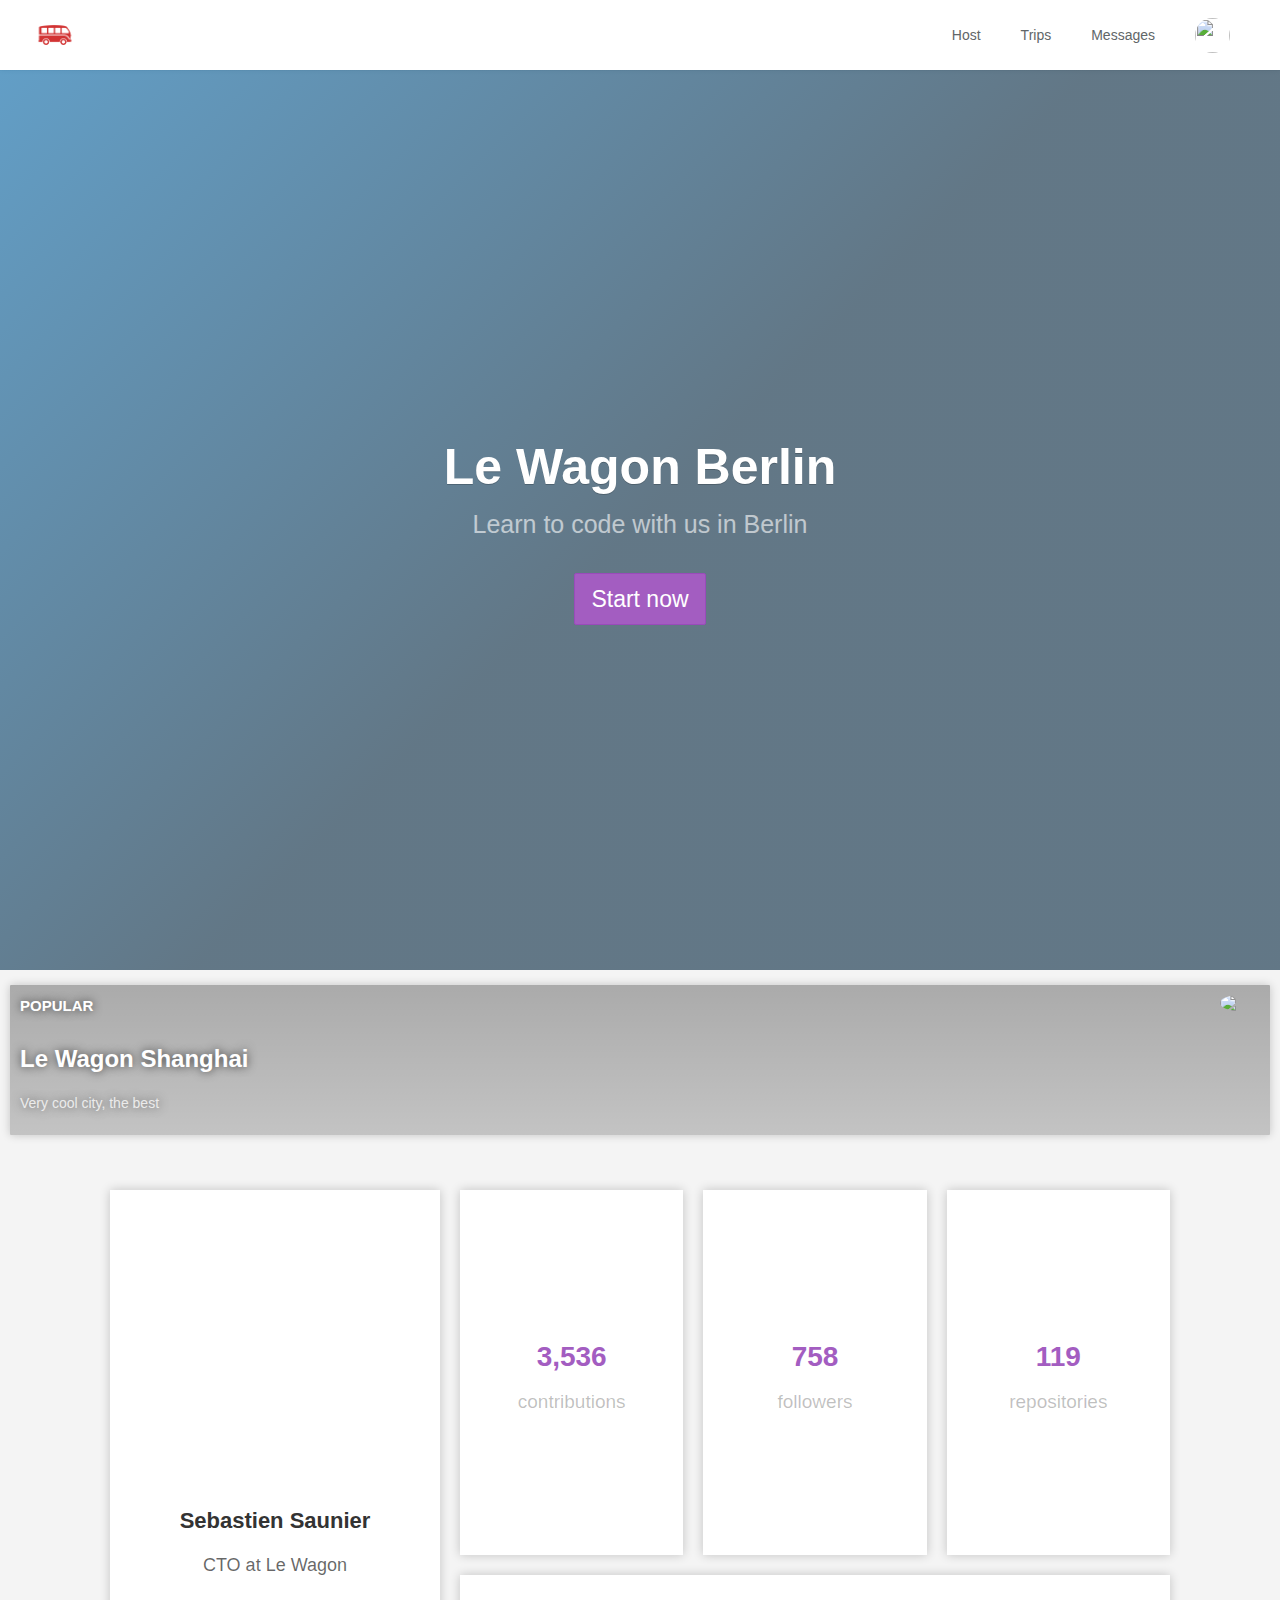
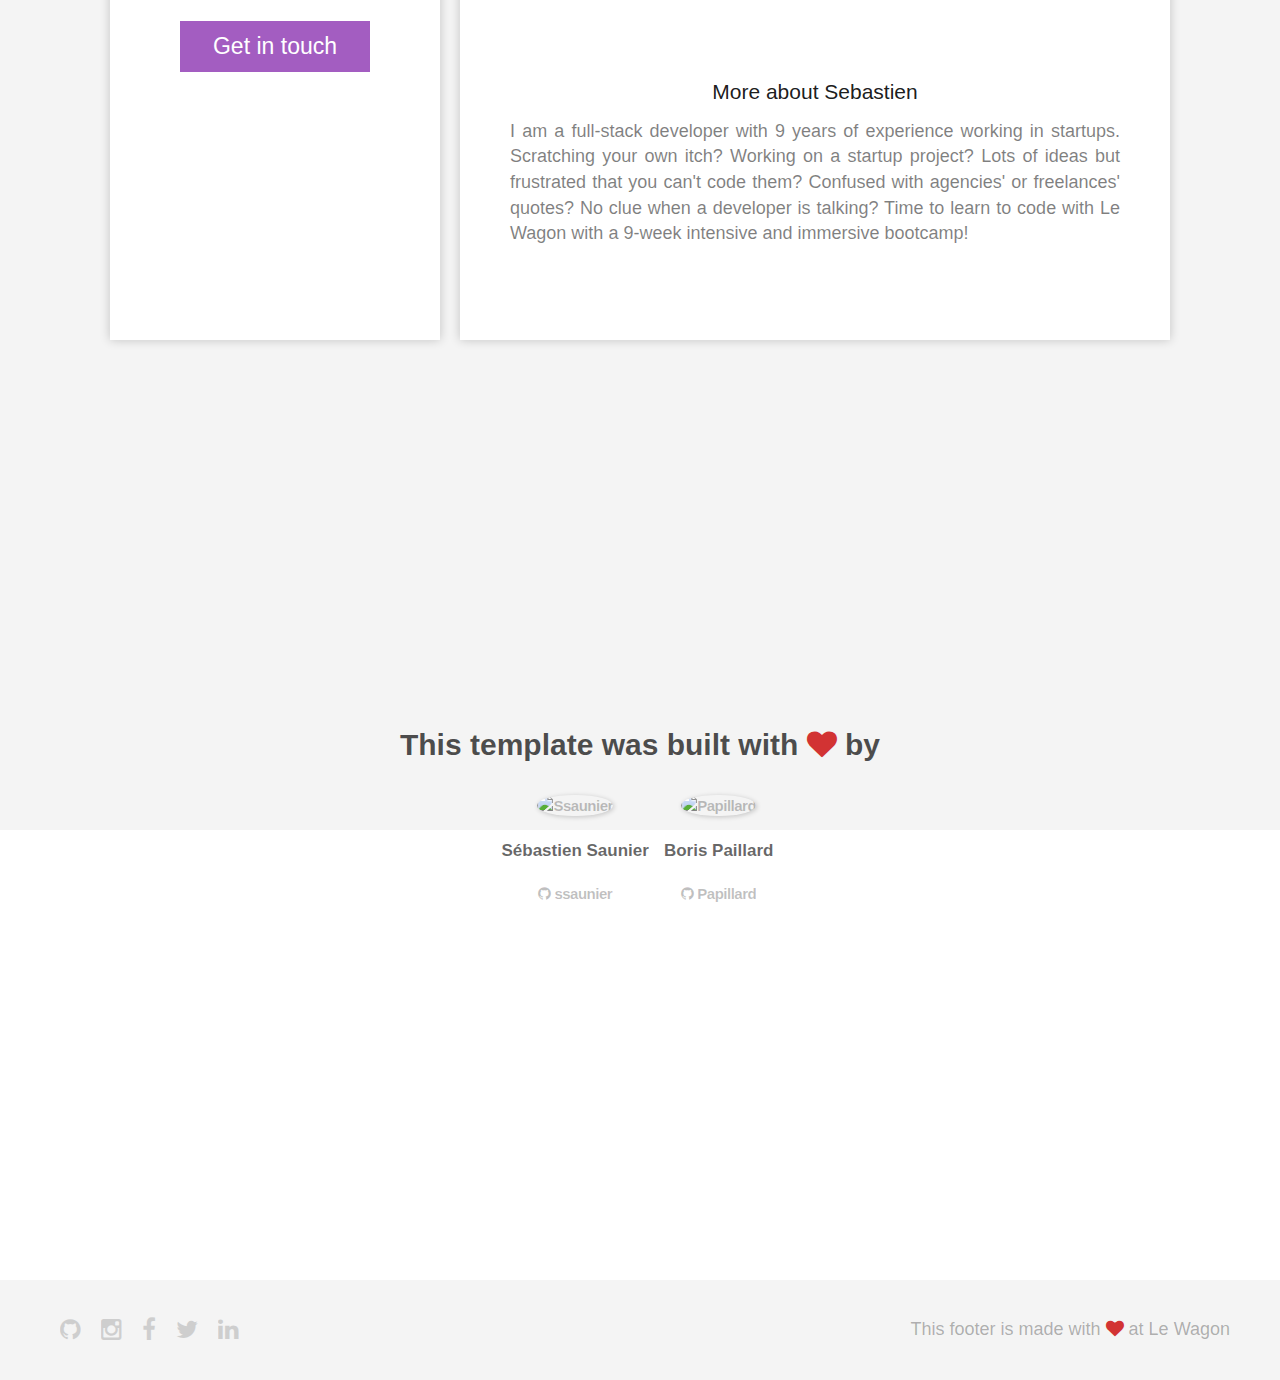
==== commit a680b7f5: "Automated commit at 2018-08-06 11:07:10 UTC by middleman-deploy 2.0.0-alpha" ====
--- a/about.html
+++ b/about.html
@@ -7,7 +7,7 @@
           content="width=device-width, initial-scale=1, shrink-to-fit=no">
     <!-- Use the title from a page's frontmatter if it has one -->
     <title>Le Wagon - Middleman - About</title>
-    <link href="stylesheets/application-a07f0744.css" rel="stylesheet" />
+    <link href="stylesheets/application-9a649024.css" rel="stylesheet" />
     <script src="javascripts/application-93de88c9.js"></script>
     <link href="images/favicon-f15af148.png" rel="icon" type="image/png" />
   </head>
@@ -51,6 +51,63 @@
   </div>
 </div>
 
+    <div class="banner" style="background-image: linear-gradient(-225deg, rgba(0,101,168,0.6) 0%, rgba(0,36,61,0.6) 50%), url('https://kitt.lewagon.com/placeholder/cities/berlin');">
+  <div class="banner-content">
+    <h1>Le Wagon Berlin</h1>
+    <p>Learn to code with us in Berlin</p>
+    <a class="btn btn-primary btn-lg">Start now</a>
+  </div>
+</div>
+
+    <div class="card" style="background-image: linear-gradient(rgba(0,0,0,0.3), rgba(0,0,0,0.2)), url('https://kitt.lewagon.com/placeholder/cities/shanghai');">
+  <div class="card-category">Popular</div>
+  <div class="card-description">
+    <h2>Le Wagon Shanghai</h2>
+    <p>Very cool city, the best</p>
+  </div>
+  <img class="card-user" src="https://kitt.lewagon.com/placeholder/users/tgenaitay">
+  <a class="card-link" href="#" ></a>
+</div>
+
+    <div class="container">
+      <div class="profile text-center">
+        <div class="main">
+          <div class="main-content">
+            <img src="https://kitt.lewagon.com/placeholder/users/ssaunier" alt="" width="150" class="img-circle">
+            <h2>Sebastien Saunier</h2>
+            <p>CTO at Le Wagon</p>
+            <a href="#" class="btn btn-primary btn-lg">Get in touch</a>
+          </div>
+        </div>
+        <div class="stat">
+          <div class="stat-content">
+            <h3>3,536</h3>
+            <p>contributions</p>
+          </div>
+        </div>
+        <div class="stat">
+          <div class="stat-content">
+            <h3>758</h3>
+            <p>followers</p>
+          </div>
+          </div>
+        <div class="stat">
+          <div class="stat-content">
+            <h3>119</h3>
+            <p>repositories</p>
+          </div>
+          </div>
+        <div class="description">
+          <div class="description-content">
+            <h3>More about Sebastien</h3>
+            <p class="text-justify">
+              I am a full-stack developer with 9 years of experience working in startups. Scratching your own itch? Working on a startup project? Lots of ideas but frustrated that you can't code them? Confused with agencies' or freelances' quotes? No clue when a developer is talking? Time to learn to code with Le Wagon with a 9-week intensive and immersive bootcamp!
+            </p>
+          </div>
+        </div>
+      </div>
+    </div>
+
     <div id="about">
   <div class="about-content">
     <h1>This template was built with <i class="fa fa-heart"></i> by</h1>
--- a/stylesheets/application-9a649024.css
+++ b/stylesheets/application-9a649024.css
@@ -0,0 +1,8 @@
+@import url("https://fonts.googleapis.com/css?family=Lora|Nunito:300,400,700");/*!
+ * Bootstrap v3.3.7 (http://getbootstrap.com)
+ * Copyright 2011-2016 Twitter, Inc.
+ * Licensed under MIT (https://github.com/twbs/bootstrap/blob/master/LICENSE)
+ *//*! normalize.css v3.0.3 | MIT License | github.com/necolas/normalize.css */html{font-family:sans-serif;-ms-text-size-adjust:100%;-webkit-text-size-adjust:100%}body{margin:0}article,aside,details,figcaption,figure,footer,header,hgroup,main,menu,nav,section,summary{display:block}audio,canvas,progress,video{display:inline-block;vertical-align:baseline}audio:not([controls]){display:none;height:0}[hidden],template{display:none}a{background-color:transparent}a:active,a:hover{outline:0}abbr[title]{border-bottom:1px dotted}b,strong{font-weight:bold}dfn{font-style:italic}h1{font-size:2em;margin:0.67em 0}mark{background:#ff0;color:#000}small{font-size:80%}sub,sup{font-size:75%;line-height:0;position:relative;vertical-align:baseline}sup{top:-0.5em}sub{bottom:-0.25em}img{border:0}svg:not(:root){overflow:hidden}figure{margin:1em 40px}hr{-webkit-box-sizing:content-box;box-sizing:content-box;height:0}pre{overflow:auto}code,kbd,pre,samp{font-family:monospace, monospace;font-size:1em}button,input,optgroup,select,textarea{color:inherit;font:inherit;margin:0}button{overflow:visible}button,select{text-transform:none}button,html input[type="button"],input[type="reset"],input[type="submit"]{-webkit-appearance:button;cursor:pointer}button[disabled],html input[disabled]{cursor:default}button::-moz-focus-inner,input::-moz-focus-inner{border:0;padding:0}input{line-height:normal}input[type="checkbox"],input[type="radio"]{-webkit-box-sizing:border-box;box-sizing:border-box;padding:0}input[type="number"]::-webkit-inner-spin-button,input[type="number"]::-webkit-outer-spin-button{height:auto}input[type="search"]{-webkit-appearance:textfield;-webkit-box-sizing:content-box;box-sizing:content-box}input[type="search"]::-webkit-search-cancel-button,input[type="search"]::-webkit-search-decoration{-webkit-appearance:none}fieldset{border:1px solid #c0c0c0;margin:0 2px;padding:0.35em 0.625em 0.75em}legend{border:0;padding:0}textarea{overflow:auto}optgroup{font-weight:bold}table{border-collapse:collapse;border-spacing:0}td,th{padding:0}/*! Source: https://github.com/h5bp/html5-boilerplate/blob/master/src/css/main.css */@media print{*,*:before,*:after{background:transparent !important;color:#000 !important;-webkit-box-shadow:none !important;box-shadow:none !important;text-shadow:none !important}a,a:visited{text-decoration:underline}a[href]:after{content:" (" attr(href) ")"}abbr[title]:after{content:" (" attr(title) ")"}a[href^="#"]:after,a[href^="javascript:"]:after{content:""}pre,blockquote{border:1px solid #999;page-break-inside:avoid}thead{display:table-header-group}tr,img{page-break-inside:avoid}img{max-width:100% !important}p,h2,h3{orphans:3;widows:3}h2,h3{page-break-after:avoid}.navbar{display:none}.btn>.caret,.dropup>.btn>.caret{border-top-color:#000 !important}.label{border:1px solid #000}.table{border-collapse:collapse !important}.table td,.table th{background-color:#fff !important}.table-bordered th,.table-bordered td{border:1px solid #ddd !important}}@font-face{font-family:'Glyphicons Halflings';src:url("../assets/bootstrap/glyphicons-halflings-regular-86b6f62b.eot");src:url("../assets/bootstrap/glyphicons-halflings-regular-86b6f62b.eot?#iefix") format("embedded-opentype"),url("../assets/bootstrap/glyphicons-halflings-regular-ca35b697.woff2") format("woff2"),url("../assets/bootstrap/glyphicons-halflings-regular-278e49a8.woff") format("woff"),url("../assets/bootstrap/glyphicons-halflings-regular-44bc1850.ttf") format("truetype"),url("../assets/bootstrap/glyphicons-halflings-regular-de51a849.svg#glyphicons_halflingsregular") format("svg")}.glyphicon{position:relative;top:1px;display:inline-block;font-family:'Glyphicons Halflings';font-style:normal;font-weight:normal;line-height:1;-webkit-font-smoothing:antialiased;-moz-osx-font-smoothing:grayscale}.glyphicon-asterisk:before{content:"\002a"}.glyphicon-plus:before{content:"\002b"}.glyphicon-euro:before,.glyphicon-eur:before{content:"\20ac"}.glyphicon-minus:before{content:"\2212"}.glyphicon-cloud:before{content:"\2601"}.glyphicon-envelope:before{content:"\2709"}.glyphicon-pencil:before{content:"\270f"}.glyphicon-glass:before{content:"\e001"}.glyphicon-music:before{content:"\e002"}.glyphicon-search:before{content:"\e003"}.glyphicon-heart:before{content:"\e005"}.glyphicon-star:before{content:"\e006"}.glyphicon-star-empty:before{content:"\e007"}.glyphicon-user:before{content:"\e008"}.glyphicon-film:before{content:"\e009"}.glyphicon-th-large:before{content:"\e010"}.glyphicon-th:before{content:"\e011"}.glyphicon-th-list:before{content:"\e012"}.glyphicon-ok:before{content:"\e013"}.glyphicon-remove:before{content:"\e014"}.glyphicon-zoom-in:before{content:"\e015"}.glyphicon-zoom-out:before{content:"\e016"}.glyphicon-off:before{content:"\e017"}.glyphicon-signal:before{content:"\e018"}.glyphicon-cog:before{content:"\e019"}.glyphicon-trash:before{content:"\e020"}.glyphicon-home:before{content:"\e021"}.glyphicon-file:before{content:"\e022"}.glyphicon-time:before{content:"\e023"}.glyphicon-road:before{content:"\e024"}.glyphicon-download-alt:before{content:"\e025"}.glyphicon-download:before{content:"\e026"}.glyphicon-upload:before{content:"\e027"}.glyphicon-inbox:before{content:"\e028"}.glyphicon-play-circle:before{content:"\e029"}.glyphicon-repeat:before{content:"\e030"}.glyphicon-refresh:before{content:"\e031"}.glyphicon-list-alt:before{content:"\e032"}.glyphicon-lock:before{content:"\e033"}.glyphicon-flag:before{content:"\e034"}.glyphicon-headphones:before{content:"\e035"}.glyphicon-volume-off:before{content:"\e036"}.glyphicon-volume-down:before{content:"\e037"}.glyphicon-volume-up:before{content:"\e038"}.glyphicon-qrcode:before{content:"\e039"}.glyphicon-barcode:before{content:"\e040"}.glyphicon-tag:before{content:"\e041"}.glyphicon-tags:before{content:"\e042"}.glyphicon-book:before{content:"\e043"}.glyphicon-bookmark:before{content:"\e044"}.glyphicon-print:before{content:"\e045"}.glyphicon-camera:before{content:"\e046"}.glyphicon-font:before{content:"\e047"}.glyphicon-bold:before{content:"\e048"}.glyphicon-italic:before{content:"\e049"}.glyphicon-text-height:before{content:"\e050"}.glyphicon-text-width:before{content:"\e051"}.glyphicon-align-left:before{content:"\e052"}.glyphicon-align-center:before{content:"\e053"}.glyphicon-align-right:before{content:"\e054"}.glyphicon-align-justify:before{content:"\e055"}.glyphicon-list:before{content:"\e056"}.glyphicon-indent-left:before{content:"\e057"}.glyphicon-indent-right:before{content:"\e058"}.glyphicon-facetime-video:before{content:"\e059"}.glyphicon-picture:before{content:"\e060"}.glyphicon-map-marker:before{content:"\e062"}.glyphicon-adjust:before{content:"\e063"}.glyphicon-tint:before{content:"\e064"}.glyphicon-edit:before{content:"\e065"}.glyphicon-share:before{content:"\e066"}.glyphicon-check:before{content:"\e067"}.glyphicon-move:before{content:"\e068"}.glyphicon-step-backward:before{content:"\e069"}.glyphicon-fast-backward:before{content:"\e070"}.glyphicon-backward:before{content:"\e071"}.glyphicon-play:before{content:"\e072"}.glyphicon-pause:before{content:"\e073"}.glyphicon-stop:before{content:"\e074"}.glyphicon-forward:before{content:"\e075"}.glyphicon-fast-forward:before{content:"\e076"}.glyphicon-step-forward:before{content:"\e077"}.glyphicon-eject:before{content:"\e078"}.glyphicon-chevron-left:before{content:"\e079"}.glyphicon-chevron-right:before{content:"\e080"}.glyphicon-plus-sign:before{content:"\e081"}.glyphicon-minus-sign:before{content:"\e082"}.glyphicon-remove-sign:before{content:"\e083"}.glyphicon-ok-sign:before{content:"\e084"}.glyphicon-question-sign:before{content:"\e085"}.glyphicon-info-sign:before{content:"\e086"}.glyphicon-screenshot:before{content:"\e087"}.glyphicon-remove-circle:before{content:"\e088"}.glyphicon-ok-circle:before{content:"\e089"}.glyphicon-ban-circle:before{content:"\e090"}.glyphicon-arrow-left:before{content:"\e091"}.glyphicon-arrow-right:before{content:"\e092"}.glyphicon-arrow-up:before{content:"\e093"}.glyphicon-arrow-down:before{content:"\e094"}.glyphicon-share-alt:before{content:"\e095"}.glyphicon-resize-full:before{content:"\e096"}.glyphicon-resize-small:before{content:"\e097"}.glyphicon-exclamation-sign:before{content:"\e101"}.glyphicon-gift:before{content:"\e102"}.glyphicon-leaf:before{content:"\e103"}.glyphicon-fire:before{content:"\e104"}.glyphicon-eye-open:before{content:"\e105"}.glyphicon-eye-close:before{content:"\e106"}.glyphicon-warning-sign:before{content:"\e107"}.glyphicon-plane:before{content:"\e108"}.glyphicon-calendar:before{content:"\e109"}.glyphicon-random:before{content:"\e110"}.glyphicon-comment:before{content:"\e111"}.glyphicon-magnet:before{content:"\e112"}.glyphicon-chevron-up:before{content:"\e113"}.glyphicon-chevron-down:before{content:"\e114"}.glyphicon-retweet:before{content:"\e115"}.glyphicon-shopping-cart:before{content:"\e116"}.glyphicon-folder-close:before{content:"\e117"}.glyphicon-folder-open:before{content:"\e118"}.glyphicon-resize-vertical:before{content:"\e119"}.glyphicon-resize-horizontal:before{content:"\e120"}.glyphicon-hdd:before{content:"\e121"}.glyphicon-bullhorn:before{content:"\e122"}.glyphicon-bell:before{content:"\e123"}.glyphicon-certificate:before{content:"\e124"}.glyphicon-thumbs-up:before{content:"\e125"}.glyphicon-thumbs-down:before{content:"\e126"}.glyphicon-hand-right:before{content:"\e127"}.glyphicon-hand-left:before{content:"\e128"}.glyphicon-hand-up:before{content:"\e129"}.glyphicon-hand-down:before{content:"\e130"}.glyphicon-circle-arrow-right:before{content:"\e131"}.glyphicon-circle-arrow-left:before{content:"\e132"}.glyphicon-circle-arrow-up:before{content:"\e133"}.glyphicon-circle-arrow-down:before{content:"\e134"}.glyphicon-globe:before{content:"\e135"}.glyphicon-wrench:before{content:"\e136"}.glyphicon-tasks:before{content:"\e137"}.glyphicon-filter:before{content:"\e138"}.glyphicon-briefcase:before{content:"\e139"}.glyphicon-fullscreen:before{content:"\e140"}.glyphicon-dashboard:before{content:"\e141"}.glyphicon-paperclip:before{content:"\e142"}.glyphicon-heart-empty:before{content:"\e143"}.glyphicon-link:before{content:"\e144"}.glyphicon-phone:before{content:"\e145"}.glyphicon-pushpin:before{content:"\e146"}.glyphicon-usd:before{content:"\e148"}.glyphicon-gbp:before{content:"\e149"}.glyphicon-sort:before{content:"\e150"}.glyphicon-sort-by-alphabet:before{content:"\e151"}.glyphicon-sort-by-alphabet-alt:before{content:"\e152"}.glyphicon-sort-by-order:before{content:"\e153"}.glyphicon-sort-by-order-alt:before{content:"\e154"}.glyphicon-sort-by-attributes:before{content:"\e155"}.glyphicon-sort-by-attributes-alt:before{content:"\e156"}.glyphicon-unchecked:before{content:"\e157"}.glyphicon-expand:before{content:"\e158"}.glyphicon-collapse-down:before{content:"\e159"}.glyphicon-collapse-up:before{content:"\e160"}.glyphicon-log-in:before{content:"\e161"}.glyphicon-flash:before{content:"\e162"}.glyphicon-log-out:before{content:"\e163"}.glyphicon-new-window:before{content:"\e164"}.glyphicon-record:before{content:"\e165"}.glyphicon-save:before{content:"\e166"}.glyphicon-open:before{content:"\e167"}.glyphicon-saved:before{content:"\e168"}.glyphicon-import:before{content:"\e169"}.glyphicon-export:before{content:"\e170"}.glyphicon-send:before{content:"\e171"}.glyphicon-floppy-disk:before{content:"\e172"}.glyphicon-floppy-saved:before{content:"\e173"}.glyphicon-floppy-remove:before{content:"\e174"}.glyphicon-floppy-save:before{content:"\e175"}.glyphicon-floppy-open:before{content:"\e176"}.glyphicon-credit-card:before{content:"\e177"}.glyphicon-transfer:before{content:"\e178"}.glyphicon-cutlery:before{content:"\e179"}.glyphicon-header:before{content:"\e180"}.glyphicon-compressed:before{content:"\e181"}.glyphicon-earphone:before{content:"\e182"}.glyphicon-phone-alt:before{content:"\e183"}.glyphicon-tower:before{content:"\e184"}.glyphicon-stats:before{content:"\e185"}.glyphicon-sd-video:before{content:"\e186"}.glyphicon-hd-video:before{content:"\e187"}.glyphicon-subtitles:before{content:"\e188"}.glyphicon-sound-stereo:before{content:"\e189"}.glyphicon-sound-dolby:before{content:"\e190"}.glyphicon-sound-5-1:before{content:"\e191"}.glyphicon-sound-6-1:before{content:"\e192"}.glyphicon-sound-7-1:before{content:"\e193"}.glyphicon-copyright-mark:before{content:"\e194"}.glyphicon-registration-mark:before{content:"\e195"}.glyphicon-cloud-download:before{content:"\e197"}.glyphicon-cloud-upload:before{content:"\e198"}.glyphicon-tree-conifer:before{content:"\e199"}.glyphicon-tree-deciduous:before{content:"\e200"}.glyphicon-cd:before{content:"\e201"}.glyphicon-save-file:before{content:"\e202"}.glyphicon-open-file:before{content:"\e203"}.glyphicon-level-up:before{content:"\e204"}.glyphicon-copy:before{content:"\e205"}.glyphicon-paste:before{content:"\e206"}.glyphicon-alert:before{content:"\e209"}.glyphicon-equalizer:before{content:"\e210"}.glyphicon-king:before{content:"\e211"}.glyphicon-queen:before{content:"\e212"}.glyphicon-pawn:before{content:"\e213"}.glyphicon-bishop:before{content:"\e214"}.glyphicon-knight:before{content:"\e215"}.glyphicon-baby-formula:before{content:"\e216"}.glyphicon-tent:before{content:"\26fa"}.glyphicon-blackboard:before{content:"\e218"}.glyphicon-bed:before{content:"\e219"}.glyphicon-apple:before{content:"\f8ff"}.glyphicon-erase:before{content:"\e221"}.glyphicon-hourglass:before{content:"\231b"}.glyphicon-lamp:before{content:"\e223"}.glyphicon-duplicate:before{content:"\e224"}.glyphicon-piggy-bank:before{content:"\e225"}.glyphicon-scissors:before{content:"\e226"}.glyphicon-bitcoin:before{content:"\e227"}.glyphicon-btc:before{content:"\e227"}.glyphicon-xbt:before{content:"\e227"}.glyphicon-yen:before{content:"\00a5"}.glyphicon-jpy:before{content:"\00a5"}.glyphicon-ruble:before{content:"\20bd"}.glyphicon-rub:before{content:"\20bd"}.glyphicon-scale:before{content:"\e230"}.glyphicon-ice-lolly:before{content:"\e231"}.glyphicon-ice-lolly-tasted:before{content:"\e232"}.glyphicon-education:before{content:"\e233"}.glyphicon-option-horizontal:before{content:"\e234"}.glyphicon-option-vertical:before{content:"\e235"}.glyphicon-menu-hamburger:before{content:"\e236"}.glyphicon-modal-window:before{content:"\e237"}.glyphicon-oil:before{content:"\e238"}.glyphicon-grain:before{content:"\e239"}.glyphicon-sunglasses:before{content:"\e240"}.glyphicon-text-size:before{content:"\e241"}.glyphicon-text-color:before{content:"\e242"}.glyphicon-text-background:before{content:"\e243"}.glyphicon-object-align-top:before{content:"\e244"}.glyphicon-object-align-bottom:before{content:"\e245"}.glyphicon-object-align-horizontal:before{content:"\e246"}.glyphicon-object-align-left:before{content:"\e247"}.glyphicon-object-align-vertical:before{content:"\e248"}.glyphicon-object-align-right:before{content:"\e249"}.glyphicon-triangle-right:before{content:"\e250"}.glyphicon-triangle-left:before{content:"\e251"}.glyphicon-triangle-bottom:before{content:"\e252"}.glyphicon-triangle-top:before{content:"\e253"}.glyphicon-console:before{content:"\e254"}.glyphicon-superscript:before{content:"\e255"}.glyphicon-subscript:before{content:"\e256"}.glyphicon-menu-left:before{content:"\e257"}.glyphicon-menu-right:before{content:"\e258"}.glyphicon-menu-down:before{content:"\e259"}.glyphicon-menu-up:before{content:"\e260"}*{-webkit-box-sizing:border-box;box-sizing:border-box}*:before,*:after{-webkit-box-sizing:border-box;box-sizing:border-box}html{font-size:10px;-webkit-tap-highlight-color:transparent}body{font-family:"Lora", "Helvetica", "serif";font-size:18px;line-height:1.42857143;color:#333333;background-color:#F4F4F4}input,button,select,textarea{font-family:inherit;font-size:inherit;line-height:inherit}a{color:#A35DC1;text-decoration:none}a:hover,a:focus{color:#7b3a98;text-decoration:underline}a:focus{outline:5px auto -webkit-focus-ring-color;outline-offset:-2px}figure{margin:0}img{vertical-align:middle}.img-responsive{display:block;max-width:100%;height:auto}.img-rounded{border-radius:2px}.img-thumbnail{padding:4px;line-height:1.42857143;background-color:#F4F4F4;border:1px solid #ddd;border-radius:2px;-webkit-transition:all 0.2s ease-in-out;transition:all 0.2s ease-in-out;display:inline-block;max-width:100%;height:auto}.img-circle{border-radius:50%}hr{margin-top:25px;margin-bottom:25px;border:0;border-top:1px solid #eeeeee}.sr-only{position:absolute;width:1px;height:1px;margin:-1px;padding:0;overflow:hidden;clip:rect(0, 0, 0, 0);border:0}.sr-only-focusable:active,.sr-only-focusable:focus{position:static;width:auto;height:auto;margin:0;overflow:visible;clip:auto}[role="button"]{cursor:pointer}h1,h2,h3,h4,h5,h6,.h1,.h2,.h3,.h4,.h5,.h6{font-family:"Nunito", "Helvetica", "sans-serif";font-weight:500;line-height:1.1;color:inherit}h1 small,h1 .small,h2 small,h2 .small,h3 small,h3 .small,h4 small,h4 .small,h5 small,h5 .small,h6 small,h6 .small,.h1 small,.h1 .small,.h2 small,.h2 .small,.h3 small,.h3 .small,.h4 small,.h4 .small,.h5 small,.h5 .small,.h6 small,.h6 .small{font-weight:normal;line-height:1;color:#777777}h1,.h1,h2,.h2,h3,.h3{margin-top:25px;margin-bottom:12.5px}h1 small,h1 .small,.h1 small,.h1 .small,h2 small,h2 .small,.h2 small,.h2 .small,h3 small,h3 .small,.h3 small,.h3 .small{font-size:65%}h4,.h4,h5,.h5,h6,.h6{margin-top:12.5px;margin-bottom:12.5px}h4 small,h4 .small,.h4 small,.h4 .small,h5 small,h5 .small,.h5 small,.h5 .small,h6 small,h6 .small,.h6 small,.h6 .small{font-size:75%}h1,.h1{font-size:46px}h2,.h2{font-size:38px}h3,.h3{font-size:31px}h4,.h4{font-size:23px}h5,.h5{font-size:18px}h6,.h6{font-size:16px}p{margin:0 0 12.5px}.lead{margin-bottom:25px;font-size:20px;font-weight:300;line-height:1.4}@media (min-width: 768px){.lead{font-size:27px}}small,.small{font-size:88%}mark,.mark{background-color:#fcf8e3;padding:.2em}.text-left{text-align:left}.text-right{text-align:right}.text-center{text-align:center}.text-justify{text-align:justify}.text-nowrap{white-space:nowrap}.text-lowercase{text-transform:lowercase}.text-uppercase,.initialism{text-transform:uppercase}.text-capitalize{text-transform:capitalize}.text-muted{color:#777777}.text-primary{color:#A35DC1}a.text-primary:hover,a.text-primary:focus{color:#8a41aa}.text-success{color:#3c763d}a.text-success:hover,a.text-success:focus{color:#2b542c}.text-info{color:#31708f}a.text-info:hover,a.text-info:focus{color:#245269}.text-warning{color:#8a6d3b}a.text-warning:hover,a.text-warning:focus{color:#66512c}.text-danger{color:#a94442}a.text-danger:hover,a.text-danger:focus{color:#843534}.bg-primary{color:#fff}.bg-primary{background-color:#A35DC1}a.bg-primary:hover,a.bg-primary:focus{background-color:#8a41aa}.bg-success{background-color:#dff0d8}a.bg-success:hover,a.bg-success:focus{background-color:#c1e2b3}.bg-info{background-color:#d9edf7}a.bg-info:hover,a.bg-info:focus{background-color:#afd9ee}.bg-warning{background-color:#fcf8e3}a.bg-warning:hover,a.bg-warning:focus{background-color:#f7ecb5}.bg-danger{background-color:#f2dede}a.bg-danger:hover,a.bg-danger:focus{background-color:#e4b9b9}.page-header{padding-bottom:11.5px;margin:50px 0 25px;border-bottom:1px solid #eeeeee}ul,ol{margin-top:0;margin-bottom:12.5px}ul ul,ul ol,ol ul,ol ol{margin-bottom:0}.list-unstyled{padding-left:0;list-style:none}.list-inline{padding-left:0;list-style:none;margin-left:-5px}.list-inline>li{display:inline-block;padding-left:5px;padding-right:5px}dl{margin-top:0;margin-bottom:25px}dt,dd{line-height:1.42857143}dt{font-weight:bold}dd{margin-left:0}.dl-horizontal dd:before,.dl-horizontal dd:after{content:" ";display:table}.dl-horizontal dd:after{clear:both}@media (min-width: 768px){.dl-horizontal dt{float:left;width:160px;clear:left;text-align:right;overflow:hidden;text-overflow:ellipsis;white-space:nowrap}.dl-horizontal dd{margin-left:180px}}abbr[title],abbr[data-original-title]{cursor:help;border-bottom:1px dotted #777777}.initialism{font-size:90%}blockquote{padding:12.5px 25px;margin:0 0 25px;font-size:22.5px;border-left:5px solid #eeeeee}blockquote p:last-child,blockquote ul:last-child,blockquote ol:last-child{margin-bottom:0}blockquote footer,blockquote small,blockquote .small{display:block;font-size:80%;line-height:1.42857143;color:#777777}blockquote footer:before,blockquote small:before,blockquote .small:before{content:'\2014 \00A0'}.blockquote-reverse,blockquote.pull-right{padding-right:15px;padding-left:0;border-right:5px solid #eeeeee;border-left:0;text-align:right}.blockquote-reverse footer:before,.blockquote-reverse small:before,.blockquote-reverse .small:before,blockquote.pull-right footer:before,blockquote.pull-right small:before,blockquote.pull-right .small:before{content:''}.blockquote-reverse footer:after,.blockquote-reverse small:after,.blockquote-reverse .small:after,blockquote.pull-right footer:after,blockquote.pull-right small:after,blockquote.pull-right .small:after{content:'\00A0 \2014'}address{margin-bottom:25px;font-style:normal;line-height:1.42857143}code,kbd,pre,samp{font-family:Menlo, Monaco, Consolas, "Courier New", monospace}code{padding:2px 4px;font-size:90%;color:#c7254e;background-color:#f9f2f4;border-radius:2px}kbd{padding:2px 4px;font-size:90%;color:#fff;background-color:#333;border-radius:2px;-webkit-box-shadow:inset 0 -1px 0 rgba(0,0,0,0.25);box-shadow:inset 0 -1px 0 rgba(0,0,0,0.25)}kbd kbd{padding:0;font-size:100%;font-weight:bold;-webkit-box-shadow:none;box-shadow:none}pre{display:block;padding:12px;margin:0 0 12.5px;font-size:17px;line-height:1.42857143;word-break:break-all;word-wrap:break-word;color:#333333;background-color:#f5f5f5;border:1px solid #ccc;border-radius:2px}pre code{padding:0;font-size:inherit;color:inherit;white-space:pre-wrap;background-color:transparent;border-radius:0}.pre-scrollable{max-height:340px;overflow-y:scroll}.container{margin-right:auto;margin-left:auto;padding-left:15px;padding-right:15px}.container:before,.container:after{content:" ";display:table}.container:after{clear:both}@media (min-width: 768px){.container{width:750px}}@media (min-width: 992px){.container{width:970px}}@media (min-width: 1200px){.container{width:1170px}}.container-fluid{margin-right:auto;margin-left:auto;padding-left:15px;padding-right:15px}.container-fluid:before,.container-fluid:after{content:" ";display:table}.container-fluid:after{clear:both}.row{margin-left:-15px;margin-right:-15px}.row:before,.row:after{content:" ";display:table}.row:after{clear:both}.col-xs-1,.col-sm-1,.col-md-1,.col-lg-1,.col-xs-2,.col-sm-2,.col-md-2,.col-lg-2,.col-xs-3,.col-sm-3,.col-md-3,.col-lg-3,.col-xs-4,.col-sm-4,.col-md-4,.col-lg-4,.col-xs-5,.col-sm-5,.col-md-5,.col-lg-5,.col-xs-6,.col-sm-6,.col-md-6,.col-lg-6,.col-xs-7,.col-sm-7,.col-md-7,.col-lg-7,.col-xs-8,.col-sm-8,.col-md-8,.col-lg-8,.col-xs-9,.col-sm-9,.col-md-9,.col-lg-9,.col-xs-10,.col-sm-10,.col-md-10,.col-lg-10,.col-xs-11,.col-sm-11,.col-md-11,.col-lg-11,.col-xs-12,.col-sm-12,.col-md-12,.col-lg-12{position:relative;min-height:1px;padding-left:15px;padding-right:15px}.col-xs-1,.col-xs-2,.col-xs-3,.col-xs-4,.col-xs-5,.col-xs-6,.col-xs-7,.col-xs-8,.col-xs-9,.col-xs-10,.col-xs-11,.col-xs-12{float:left}.col-xs-1{width:8.33333333%}.col-xs-2{width:16.66666667%}.col-xs-3{width:25%}.col-xs-4{width:33.33333333%}.col-xs-5{width:41.66666667%}.col-xs-6{width:50%}.col-xs-7{width:58.33333333%}.col-xs-8{width:66.66666667%}.col-xs-9{width:75%}.col-xs-10{width:83.33333333%}.col-xs-11{width:91.66666667%}.col-xs-12{width:100%}.col-xs-pull-0{right:auto}.col-xs-pull-1{right:8.33333333%}.col-xs-pull-2{right:16.66666667%}.col-xs-pull-3{right:25%}.col-xs-pull-4{right:33.33333333%}.col-xs-pull-5{right:41.66666667%}.col-xs-pull-6{right:50%}.col-xs-pull-7{right:58.33333333%}.col-xs-pull-8{right:66.66666667%}.col-xs-pull-9{right:75%}.col-xs-pull-10{right:83.33333333%}.col-xs-pull-11{right:91.66666667%}.col-xs-pull-12{right:100%}.col-xs-push-0{left:auto}.col-xs-push-1{left:8.33333333%}.col-xs-push-2{left:16.66666667%}.col-xs-push-3{left:25%}.col-xs-push-4{left:33.33333333%}.col-xs-push-5{left:41.66666667%}.col-xs-push-6{left:50%}.col-xs-push-7{left:58.33333333%}.col-xs-push-8{left:66.66666667%}.col-xs-push-9{left:75%}.col-xs-push-10{left:83.33333333%}.col-xs-push-11{left:91.66666667%}.col-xs-push-12{left:100%}.col-xs-offset-0{margin-left:0%}.col-xs-offset-1{margin-left:8.33333333%}.col-xs-offset-2{margin-left:16.66666667%}.col-xs-offset-3{margin-left:25%}.col-xs-offset-4{margin-left:33.33333333%}.col-xs-offset-5{margin-left:41.66666667%}.col-xs-offset-6{margin-left:50%}.col-xs-offset-7{margin-left:58.33333333%}.col-xs-offset-8{margin-left:66.66666667%}.col-xs-offset-9{margin-left:75%}.col-xs-offset-10{margin-left:83.33333333%}.col-xs-offset-11{margin-left:91.66666667%}.col-xs-offset-12{margin-left:100%}@media (min-width: 768px){.col-sm-1,.col-sm-2,.col-sm-3,.col-sm-4,.col-sm-5,.col-sm-6,.col-sm-7,.col-sm-8,.col-sm-9,.col-sm-10,.col-sm-11,.col-sm-12{float:left}.col-sm-1{width:8.33333333%}.col-sm-2{width:16.66666667%}.col-sm-3{width:25%}.col-sm-4{width:33.33333333%}.col-sm-5{width:41.66666667%}.col-sm-6{width:50%}.col-sm-7{width:58.33333333%}.col-sm-8{width:66.66666667%}.col-sm-9{width:75%}.col-sm-10{width:83.33333333%}.col-sm-11{width:91.66666667%}.col-sm-12{width:100%}.col-sm-pull-0{right:auto}.col-sm-pull-1{right:8.33333333%}.col-sm-pull-2{right:16.66666667%}.col-sm-pull-3{right:25%}.col-sm-pull-4{right:33.33333333%}.col-sm-pull-5{right:41.66666667%}.col-sm-pull-6{right:50%}.col-sm-pull-7{right:58.33333333%}.col-sm-pull-8{right:66.66666667%}.col-sm-pull-9{right:75%}.col-sm-pull-10{right:83.33333333%}.col-sm-pull-11{right:91.66666667%}.col-sm-pull-12{right:100%}.col-sm-push-0{left:auto}.col-sm-push-1{left:8.33333333%}.col-sm-push-2{left:16.66666667%}.col-sm-push-3{left:25%}.col-sm-push-4{left:33.33333333%}.col-sm-push-5{left:41.66666667%}.col-sm-push-6{left:50%}.col-sm-push-7{left:58.33333333%}.col-sm-push-8{left:66.66666667%}.col-sm-push-9{left:75%}.col-sm-push-10{left:83.33333333%}.col-sm-push-11{left:91.66666667%}.col-sm-push-12{left:100%}.col-sm-offset-0{margin-left:0%}.col-sm-offset-1{margin-left:8.33333333%}.col-sm-offset-2{margin-left:16.66666667%}.col-sm-offset-3{margin-left:25%}.col-sm-offset-4{margin-left:33.33333333%}.col-sm-offset-5{margin-left:41.66666667%}.col-sm-offset-6{margin-left:50%}.col-sm-offset-7{margin-left:58.33333333%}.col-sm-offset-8{margin-left:66.66666667%}.col-sm-offset-9{margin-left:75%}.col-sm-offset-10{margin-left:83.33333333%}.col-sm-offset-11{margin-left:91.66666667%}.col-sm-offset-12{margin-left:100%}}@media (min-width: 992px){.col-md-1,.col-md-2,.col-md-3,.col-md-4,.col-md-5,.col-md-6,.col-md-7,.col-md-8,.col-md-9,.col-md-10,.col-md-11,.col-md-12{float:left}.col-md-1{width:8.33333333%}.col-md-2{width:16.66666667%}.col-md-3{width:25%}.col-md-4{width:33.33333333%}.col-md-5{width:41.66666667%}.col-md-6{width:50%}.col-md-7{width:58.33333333%}.col-md-8{width:66.66666667%}.col-md-9{width:75%}.col-md-10{width:83.33333333%}.col-md-11{width:91.66666667%}.col-md-12{width:100%}.col-md-pull-0{right:auto}.col-md-pull-1{right:8.33333333%}.col-md-pull-2{right:16.66666667%}.col-md-pull-3{right:25%}.col-md-pull-4{right:33.33333333%}.col-md-pull-5{right:41.66666667%}.col-md-pull-6{right:50%}.col-md-pull-7{right:58.33333333%}.col-md-pull-8{right:66.66666667%}.col-md-pull-9{right:75%}.col-md-pull-10{right:83.33333333%}.col-md-pull-11{right:91.66666667%}.col-md-pull-12{right:100%}.col-md-push-0{left:auto}.col-md-push-1{left:8.33333333%}.col-md-push-2{left:16.66666667%}.col-md-push-3{left:25%}.col-md-push-4{left:33.33333333%}.col-md-push-5{left:41.66666667%}.col-md-push-6{left:50%}.col-md-push-7{left:58.33333333%}.col-md-push-8{left:66.66666667%}.col-md-push-9{left:75%}.col-md-push-10{left:83.33333333%}.col-md-push-11{left:91.66666667%}.col-md-push-12{left:100%}.col-md-offset-0{margin-left:0%}.col-md-offset-1{margin-left:8.33333333%}.col-md-offset-2{margin-left:16.66666667%}.col-md-offset-3{margin-left:25%}.col-md-offset-4{margin-left:33.33333333%}.col-md-offset-5{margin-left:41.66666667%}.col-md-offset-6{margin-left:50%}.col-md-offset-7{margin-left:58.33333333%}.col-md-offset-8{margin-left:66.66666667%}.col-md-offset-9{margin-left:75%}.col-md-offset-10{margin-left:83.33333333%}.col-md-offset-11{margin-left:91.66666667%}.col-md-offset-12{margin-left:100%}}@media (min-width: 1200px){.col-lg-1,.col-lg-2,.col-lg-3,.col-lg-4,.col-lg-5,.col-lg-6,.col-lg-7,.col-lg-8,.col-lg-9,.col-lg-10,.col-lg-11,.col-lg-12{float:left}.col-lg-1{width:8.33333333%}.col-lg-2{width:16.66666667%}.col-lg-3{width:25%}.col-lg-4{width:33.33333333%}.col-lg-5{width:41.66666667%}.col-lg-6{width:50%}.col-lg-7{width:58.33333333%}.col-lg-8{width:66.66666667%}.col-lg-9{width:75%}.col-lg-10{width:83.33333333%}.col-lg-11{width:91.66666667%}.col-lg-12{width:100%}.col-lg-pull-0{right:auto}.col-lg-pull-1{right:8.33333333%}.col-lg-pull-2{right:16.66666667%}.col-lg-pull-3{right:25%}.col-lg-pull-4{right:33.33333333%}.col-lg-pull-5{right:41.66666667%}.col-lg-pull-6{right:50%}.col-lg-pull-7{right:58.33333333%}.col-lg-pull-8{right:66.66666667%}.col-lg-pull-9{right:75%}.col-lg-pull-10{right:83.33333333%}.col-lg-pull-11{right:91.66666667%}.col-lg-pull-12{right:100%}.col-lg-push-0{left:auto}.col-lg-push-1{left:8.33333333%}.col-lg-push-2{left:16.66666667%}.col-lg-push-3{left:25%}.col-lg-push-4{left:33.33333333%}.col-lg-push-5{left:41.66666667%}.col-lg-push-6{left:50%}.col-lg-push-7{left:58.33333333%}.col-lg-push-8{left:66.66666667%}.col-lg-push-9{left:75%}.col-lg-push-10{left:83.33333333%}.col-lg-push-11{left:91.66666667%}.col-lg-push-12{left:100%}.col-lg-offset-0{margin-left:0%}.col-lg-offset-1{margin-left:8.33333333%}.col-lg-offset-2{margin-left:16.66666667%}.col-lg-offset-3{margin-left:25%}.col-lg-offset-4{margin-left:33.33333333%}.col-lg-offset-5{margin-left:41.66666667%}.col-lg-offset-6{margin-left:50%}.col-lg-offset-7{margin-left:58.33333333%}.col-lg-offset-8{margin-left:66.66666667%}.col-lg-offset-9{margin-left:75%}.col-lg-offset-10{margin-left:83.33333333%}.col-lg-offset-11{margin-left:91.66666667%}.col-lg-offset-12{margin-left:100%}}table{background-color:transparent}caption{padding-top:8px;padding-bottom:8px;color:#777777;text-align:left}th{text-align:left}.table{width:100%;max-width:100%;margin-bottom:25px}.table>thead>tr>th,.table>thead>tr>td,.table>tbody>tr>th,.table>tbody>tr>td,.table>tfoot>tr>th,.table>tfoot>tr>td{padding:8px;line-height:1.42857143;vertical-align:top;border-top:1px solid #ddd}.table>thead>tr>th{vertical-align:bottom;border-bottom:2px solid #ddd}.table>caption+thead>tr:first-child>th,.table>caption+thead>tr:first-child>td,.table>colgroup+thead>tr:first-child>th,.table>colgroup+thead>tr:first-child>td,.table>thead:first-child>tr:first-child>th,.table>thead:first-child>tr:first-child>td{border-top:0}.table>tbody+tbody{border-top:2px solid #ddd}.table .table{background-color:#F4F4F4}.table-condensed>thead>tr>th,.table-condensed>thead>tr>td,.table-condensed>tbody>tr>th,.table-condensed>tbody>tr>td,.table-condensed>tfoot>tr>th,.table-condensed>tfoot>tr>td{padding:5px}.table-bordered{border:1px solid #ddd}.table-bordered>thead>tr>th,.table-bordered>thead>tr>td,.table-bordered>tbody>tr>th,.table-bordered>tbody>tr>td,.table-bordered>tfoot>tr>th,.table-bordered>tfoot>tr>td{border:1px solid #ddd}.table-bordered>thead>tr>th,.table-bordered>thead>tr>td{border-bottom-width:2px}.table-striped>tbody>tr:nth-of-type(odd){background-color:#f9f9f9}.table-hover>tbody>tr:hover{background-color:#f5f5f5}table col[class*="col-"]{position:static;float:none;display:table-column}table td[class*="col-"],table th[class*="col-"]{position:static;float:none;display:table-cell}.table>thead>tr>td.active,.table>thead>tr>th.active,.table>thead>tr.active>td,.table>thead>tr.active>th,.table>tbody>tr>td.active,.table>tbody>tr>th.active,.table>tbody>tr.active>td,.table>tbody>tr.active>th,.table>tfoot>tr>td.active,.table>tfoot>tr>th.active,.table>tfoot>tr.active>td,.table>tfoot>tr.active>th{background-color:#f5f5f5}.table-hover>tbody>tr>td.active:hover,.table-hover>tbody>tr>th.active:hover,.table-hover>tbody>tr.active:hover>td,.table-hover>tbody>tr:hover>.active,.table-hover>tbody>tr.active:hover>th{background-color:#e8e8e8}.table>thead>tr>td.success,.table>thead>tr>th.success,.table>thead>tr.success>td,.table>thead>tr.success>th,.table>tbody>tr>td.success,.table>tbody>tr>th.success,.table>tbody>tr.success>td,.table>tbody>tr.success>th,.table>tfoot>tr>td.success,.table>tfoot>tr>th.success,.table>tfoot>tr.success>td,.table>tfoot>tr.success>th{background-color:#dff0d8}.table-hover>tbody>tr>td.success:hover,.table-hover>tbody>tr>th.success:hover,.table-hover>tbody>tr.success:hover>td,.table-hover>tbody>tr:hover>.success,.table-hover>tbody>tr.success:hover>th{background-color:#d0e9c6}.table>thead>tr>td.info,.table>thead>tr>th.info,.table>thead>tr.info>td,.table>thead>tr.info>th,.table>tbody>tr>td.info,.table>tbody>tr>th.info,.table>tbody>tr.info>td,.table>tbody>tr.info>th,.table>tfoot>tr>td.info,.table>tfoot>tr>th.info,.table>tfoot>tr.info>td,.table>tfoot>tr.info>th{background-color:#d9edf7}.table-hover>tbody>tr>td.info:hover,.table-hover>tbody>tr>th.info:hover,.table-hover>tbody>tr.info:hover>td,.table-hover>tbody>tr:hover>.info,.table-hover>tbody>tr.info:hover>th{background-color:#c4e3f3}.table>thead>tr>td.warning,.table>thead>tr>th.warning,.table>thead>tr.warning>td,.table>thead>tr.warning>th,.table>tbody>tr>td.warning,.table>tbody>tr>th.warning,.table>tbody>tr.warning>td,.table>tbody>tr.warning>th,.table>tfoot>tr>td.warning,.table>tfoot>tr>th.warning,.table>tfoot>tr.warning>td,.table>tfoot>tr.warning>th{background-color:#fcf8e3}.table-hover>tbody>tr>td.warning:hover,.table-hover>tbody>tr>th.warning:hover,.table-hover>tbody>tr.warning:hover>td,.table-hover>tbody>tr:hover>.warning,.table-hover>tbody>tr.warning:hover>th{background-color:#faf2cc}.table>thead>tr>td.danger,.table>thead>tr>th.danger,.table>thead>tr.danger>td,.table>thead>tr.danger>th,.table>tbody>tr>td.danger,.table>tbody>tr>th.danger,.table>tbody>tr.danger>td,.table>tbody>tr.danger>th,.table>tfoot>tr>td.danger,.table>tfoot>tr>th.danger,.table>tfoot>tr.danger>td,.table>tfoot>tr.danger>th{background-color:#f2dede}.table-hover>tbody>tr>td.danger:hover,.table-hover>tbody>tr>th.danger:hover,.table-hover>tbody>tr.danger:hover>td,.table-hover>tbody>tr:hover>.danger,.table-hover>tbody>tr.danger:hover>th{background-color:#ebcccc}.table-responsive{overflow-x:auto;min-height:0.01%}@media screen and (max-width: 767px){.table-responsive{width:100%;margin-bottom:18.75px;overflow-y:hidden;-ms-overflow-style:-ms-autohiding-scrollbar;border:1px solid #ddd}.table-responsive>.table{margin-bottom:0}.table-responsive>.table>thead>tr>th,.table-responsive>.table>thead>tr>td,.table-responsive>.table>tbody>tr>th,.table-responsive>.table>tbody>tr>td,.table-responsive>.table>tfoot>tr>th,.table-responsive>.table>tfoot>tr>td{white-space:nowrap}.table-responsive>.table-bordered{border:0}.table-responsive>.table-bordered>thead>tr>th:first-child,.table-responsive>.table-bordered>thead>tr>td:first-child,.table-responsive>.table-bordered>tbody>tr>th:first-child,.table-responsive>.table-bordered>tbody>tr>td:first-child,.table-responsive>.table-bordered>tfoot>tr>th:first-child,.table-responsive>.table-bordered>tfoot>tr>td:first-child{border-left:0}.table-responsive>.table-bordered>thead>tr>th:last-child,.table-responsive>.table-bordered>thead>tr>td:last-child,.table-responsive>.table-bordered>tbody>tr>th:last-child,.table-responsive>.table-bordered>tbody>tr>td:last-child,.table-responsive>.table-bordered>tfoot>tr>th:last-child,.table-responsive>.table-bordered>tfoot>tr>td:last-child{border-right:0}.table-responsive>.table-bordered>tbody>tr:last-child>th,.table-responsive>.table-bordered>tbody>tr:last-child>td,.table-responsive>.table-bordered>tfoot>tr:last-child>th,.table-responsive>.table-bordered>tfoot>tr:last-child>td{border-bottom:0}}fieldset{padding:0;margin:0;border:0;min-width:0}legend{display:block;width:100%;padding:0;margin-bottom:25px;font-size:27px;line-height:inherit;color:#333333;border:0;border-bottom:1px solid #e5e5e5}label{display:inline-block;max-width:100%;margin-bottom:5px;font-weight:bold}input[type="search"]{-webkit-box-sizing:border-box;box-sizing:border-box}input[type="radio"],input[type="checkbox"]{margin:4px 0 0;margin-top:1px \9;line-height:normal}input[type="file"]{display:block}input[type="range"]{display:block;width:100%}select[multiple],select[size]{height:auto}input[type="file"]:focus,input[type="radio"]:focus,input[type="checkbox"]:focus{outline:5px auto -webkit-focus-ring-color;outline-offset:-2px}output{display:block;padding-top:7px;font-size:18px;line-height:1.42857143;color:#000000}.form-control{display:block;width:100%;height:39px;padding:6px 12px;font-size:18px;line-height:1.42857143;color:#000000;background-color:#fff;background-image:none;border:1px solid #ccc;border-radius:2px;-webkit-box-shadow:inset 0 1px 1px rgba(0,0,0,0.075);box-shadow:inset 0 1px 1px rgba(0,0,0,0.075);-webkit-transition:border-color ease-in-out 0.15s, box-shadow ease-in-out 0.15s;-webkit-transition:border-color ease-in-out 0.15s, -webkit-box-shadow ease-in-out 0.15s;transition:border-color ease-in-out 0.15s, -webkit-box-shadow ease-in-out 0.15s;transition:border-color ease-in-out 0.15s, box-shadow ease-in-out 0.15s;transition:border-color ease-in-out 0.15s, box-shadow ease-in-out 0.15s, -webkit-box-shadow ease-in-out 0.15s}.form-control:focus{border-color:#66afe9;outline:0;-webkit-box-shadow:inset 0 1px 1px rgba(0,0,0,0.075),0 0 8px rgba(102,175,233,0.6);box-shadow:inset 0 1px 1px rgba(0,0,0,0.075),0 0 8px rgba(102,175,233,0.6)}.form-control::-moz-placeholder{color:#999;opacity:1}.form-control:-ms-input-placeholder{color:#999}.form-control::-webkit-input-placeholder{color:#999}.form-control::-ms-expand{border:0;background-color:transparent}.form-control[disabled],.form-control[readonly],fieldset[disabled] .form-control{background-color:#eeeeee;opacity:1}.form-control[disabled],fieldset[disabled] .form-control{cursor:not-allowed}textarea.form-control{height:auto}input[type="search"]{-webkit-appearance:none}@media screen and (-webkit-min-device-pixel-ratio: 0){input[type="date"].form-control,input[type="time"].form-control,input[type="datetime-local"].form-control,input[type="month"].form-control{line-height:39px}input[type="date"].input-sm,.input-group-sm>input[type="date"].form-control,.input-group-sm>input[type="date"].input-group-addon,.input-group-sm>.input-group-btn>input[type="date"].btn,.input-group-sm input[type="date"],input[type="time"].input-sm,.input-group-sm>input[type="time"].form-control,.input-group-sm>input[type="time"].input-group-addon,.input-group-sm>.input-group-btn>input[type="time"].btn,.input-group-sm input[type="time"],input[type="datetime-local"].input-sm,.input-group-sm>input[type="datetime-local"].form-control,.input-group-sm>input[type="datetime-local"].input-group-addon,.input-group-sm>.input-group-btn>input[type="datetime-local"].btn,.input-group-sm input[type="datetime-local"],input[type="month"].input-sm,.input-group-sm>input[type="month"].form-control,.input-group-sm>input[type="month"].input-group-addon,.input-group-sm>.input-group-btn>input[type="month"].btn,.input-group-sm input[type="month"]{line-height:36px}input[type="date"].input-lg,.input-group-lg>input[type="date"].form-control,.input-group-lg>input[type="date"].input-group-addon,.input-group-lg>.input-group-btn>input[type="date"].btn,.input-group-lg input[type="date"],input[type="time"].input-lg,.input-group-lg>input[type="time"].form-control,.input-group-lg>input[type="time"].input-group-addon,.input-group-lg>.input-group-btn>input[type="time"].btn,.input-group-lg input[type="time"],input[type="datetime-local"].input-lg,.input-group-lg>input[type="datetime-local"].form-control,.input-group-lg>input[type="datetime-local"].input-group-addon,.input-group-lg>.input-group-btn>input[type="datetime-local"].btn,.input-group-lg input[type="datetime-local"],input[type="month"].input-lg,.input-group-lg>input[type="month"].form-control,.input-group-lg>input[type="month"].input-group-addon,.input-group-lg>.input-group-btn>input[type="month"].btn,.input-group-lg input[type="month"]{line-height:53px}}.form-group{margin-bottom:15px}.radio,.checkbox{position:relative;display:block;margin-top:10px;margin-bottom:10px}.radio label,.checkbox label{min-height:25px;padding-left:20px;margin-bottom:0;font-weight:normal;cursor:pointer}.radio input[type="radio"],.radio-inline input[type="radio"],.checkbox input[type="checkbox"],.checkbox-inline input[type="checkbox"]{position:absolute;margin-left:-20px;margin-top:4px \9}.radio+.radio,.checkbox+.checkbox{margin-top:-5px}.radio-inline,.checkbox-inline{position:relative;display:inline-block;padding-left:20px;margin-bottom:0;vertical-align:middle;font-weight:normal;cursor:pointer}.radio-inline+.radio-inline,.checkbox-inline+.checkbox-inline{margin-top:0;margin-left:10px}input[type="radio"][disabled],input[type="radio"].disabled,fieldset[disabled] input[type="radio"],input[type="checkbox"][disabled],input[type="checkbox"].disabled,fieldset[disabled] input[type="checkbox"]{cursor:not-allowed}.radio-inline.disabled,fieldset[disabled] .radio-inline,.checkbox-inline.disabled,fieldset[disabled] .checkbox-inline{cursor:not-allowed}.radio.disabled label,fieldset[disabled] .radio label,.checkbox.disabled label,fieldset[disabled] .checkbox label{cursor:not-allowed}.form-control-static{padding-top:7px;padding-bottom:7px;margin-bottom:0;min-height:43px}.form-control-static.input-lg,.input-group-lg>.form-control-static.form-control,.input-group-lg>.form-control-static.input-group-addon,.input-group-lg>.input-group-btn>.form-control-static.btn,.form-control-static.input-sm,.input-group-sm>.form-control-static.form-control,.input-group-sm>.form-control-static.input-group-addon,.input-group-sm>.input-group-btn>.form-control-static.btn{padding-left:0;padding-right:0}.input-sm,.input-group-sm>.form-control,.input-group-sm>.input-group-addon,.input-group-sm>.input-group-btn>.btn{height:36px;padding:5px 10px;font-size:16px;line-height:1.5;border-radius:2px}select.input-sm,.input-group-sm>select.form-control,.input-group-sm>select.input-group-addon,.input-group-sm>.input-group-btn>select.btn{height:36px;line-height:36px}textarea.input-sm,.input-group-sm>textarea.form-control,.input-group-sm>textarea.input-group-addon,.input-group-sm>.input-group-btn>textarea.btn,select[multiple].input-sm,.input-group-sm>select[multiple].form-control,.input-group-sm>select[multiple].input-group-addon,.input-group-sm>.input-group-btn>select[multiple].btn{height:auto}.form-group-sm .form-control{height:36px;padding:5px 10px;font-size:16px;line-height:1.5;border-radius:2px}.form-group-sm select.form-control{height:36px;line-height:36px}.form-group-sm textarea.form-control,.form-group-sm select[multiple].form-control{height:auto}.form-group-sm .form-control-static{height:36px;min-height:41px;padding:6px 10px;font-size:16px;line-height:1.5}.input-lg,.input-group-lg>.form-control,.input-group-lg>.input-group-addon,.input-group-lg>.input-group-btn>.btn{height:53px;padding:10px 16px;font-size:23px;line-height:1.3333333;border-radius:2px}select.input-lg,.input-group-lg>select.form-control,.input-group-lg>select.input-group-addon,.input-group-lg>.input-group-btn>select.btn{height:53px;line-height:53px}textarea.input-lg,.input-group-lg>textarea.form-control,.input-group-lg>textarea.input-group-addon,.input-group-lg>.input-group-btn>textarea.btn,select[multiple].input-lg,.input-group-lg>select[multiple].form-control,.input-group-lg>select[multiple].input-group-addon,.input-group-lg>.input-group-btn>select[multiple].btn{height:auto}.form-group-lg .form-control{height:53px;padding:10px 16px;font-size:23px;line-height:1.3333333;border-radius:2px}.form-group-lg select.form-control{height:53px;line-height:53px}.form-group-lg textarea.form-control,.form-group-lg select[multiple].form-control{height:auto}.form-group-lg .form-control-static{height:53px;min-height:48px;padding:11px 16px;font-size:23px;line-height:1.3333333}.has-feedback{position:relative}.has-feedback .form-control{padding-right:48.75px}.form-control-feedback{position:absolute;top:0;right:0;z-index:2;display:block;width:39px;height:39px;line-height:39px;text-align:center;pointer-events:none}.input-lg+.form-control-feedback,.input-group-lg>.form-control+.form-control-feedback,.input-group-lg>.input-group-addon+.form-control-feedback,.input-group-lg>.input-group-btn>.btn+.form-control-feedback,.input-group-lg+.form-control-feedback,.form-group-lg .form-control+.form-control-feedback{width:53px;height:53px;line-height:53px}.input-sm+.form-control-feedback,.input-group-sm>.form-control+.form-control-feedback,.input-group-sm>.input-group-addon+.form-control-feedback,.input-group-sm>.input-group-btn>.btn+.form-control-feedback,.input-group-sm+.form-control-feedback,.form-group-sm .form-control+.form-control-feedback{width:36px;height:36px;line-height:36px}.has-success .help-block,.has-success .control-label,.has-success .radio,.has-success .checkbox,.has-success .radio-inline,.has-success .checkbox-inline,.has-success.radio label,.has-success.checkbox label,.has-success.radio-inline label,.has-success.checkbox-inline label{color:#3c763d}.has-success .form-control{border-color:#3c763d;-webkit-box-shadow:inset 0 1px 1px rgba(0,0,0,0.075);box-shadow:inset 0 1px 1px rgba(0,0,0,0.075)}.has-success .form-control:focus{border-color:#2b542c;-webkit-box-shadow:inset 0 1px 1px rgba(0,0,0,0.075),0 0 6px #67b168;box-shadow:inset 0 1px 1px rgba(0,0,0,0.075),0 0 6px #67b168}.has-success .input-group-addon{color:#3c763d;border-color:#3c763d;background-color:#dff0d8}.has-success .form-control-feedback{color:#3c763d}.has-warning .help-block,.has-warning .control-label,.has-warning .radio,.has-warning .checkbox,.has-warning .radio-inline,.has-warning .checkbox-inline,.has-warning.radio label,.has-warning.checkbox label,.has-warning.radio-inline label,.has-warning.checkbox-inline label{color:#8a6d3b}.has-warning .form-control{border-color:#8a6d3b;-webkit-box-shadow:inset 0 1px 1px rgba(0,0,0,0.075);box-shadow:inset 0 1px 1px rgba(0,0,0,0.075)}.has-warning .form-control:focus{border-color:#66512c;-webkit-box-shadow:inset 0 1px 1px rgba(0,0,0,0.075),0 0 6px #c0a16b;box-shadow:inset 0 1px 1px rgba(0,0,0,0.075),0 0 6px #c0a16b}.has-warning .input-group-addon{color:#8a6d3b;border-color:#8a6d3b;background-color:#fcf8e3}.has-warning .form-control-feedback{color:#8a6d3b}.has-error .help-block,.has-error .control-label,.has-error .radio,.has-error .checkbox,.has-error .radio-inline,.has-error .checkbox-inline,.has-error.radio label,.has-error.checkbox label,.has-error.radio-inline label,.has-error.checkbox-inline label{color:#a94442}.has-error .form-control{border-color:#a94442;-webkit-box-shadow:inset 0 1px 1px rgba(0,0,0,0.075);box-shadow:inset 0 1px 1px rgba(0,0,0,0.075)}.has-error .form-control:focus{border-color:#843534;-webkit-box-shadow:inset 0 1px 1px rgba(0,0,0,0.075),0 0 6px #ce8483;box-shadow:inset 0 1px 1px rgba(0,0,0,0.075),0 0 6px #ce8483}.has-error .input-group-addon{color:#a94442;border-color:#a94442;background-color:#f2dede}.has-error .form-control-feedback{color:#a94442}.has-feedback label ~ .form-control-feedback{top:30px}.has-feedback label.sr-only ~ .form-control-feedback{top:0}.help-block{display:block;margin-top:5px;margin-bottom:10px;color:#737373}@media (min-width: 768px){.form-inline .form-group{display:inline-block;margin-bottom:0;vertical-align:middle}.form-inline .form-control{display:inline-block;width:auto;vertical-align:middle}.form-inline .form-control-static{display:inline-block}.form-inline .input-group{display:inline-table;vertical-align:middle}.form-inline .input-group .input-group-addon,.form-inline .input-group .input-group-btn,.form-inline .input-group .form-control{width:auto}.form-inline .input-group>.form-control{width:100%}.form-inline .control-label{margin-bottom:0;vertical-align:middle}.form-inline .radio,.form-inline .checkbox{display:inline-block;margin-top:0;margin-bottom:0;vertical-align:middle}.form-inline .radio label,.form-inline .checkbox label{padding-left:0}.form-inline .radio input[type="radio"],.form-inline .checkbox input[type="checkbox"]{position:relative;margin-left:0}.form-inline .has-feedback .form-control-feedback{top:0}}.form-horizontal .radio,.form-horizontal .checkbox,.form-horizontal .radio-inline,.form-horizontal .checkbox-inline{margin-top:0;margin-bottom:0;padding-top:7px}.form-horizontal .radio,.form-horizontal .checkbox{min-height:32px}.form-horizontal .form-group{margin-left:-15px;margin-right:-15px}.form-horizontal .form-group:before,.form-horizontal .form-group:after{content:" ";display:table}.form-horizontal .form-group:after{clear:both}@media (min-width: 768px){.form-horizontal .control-label{text-align:right;margin-bottom:0;padding-top:7px}}.form-horizontal .has-feedback .form-control-feedback{right:15px}@media (min-width: 768px){.form-horizontal .form-group-lg .control-label{padding-top:11px;font-size:23px}}@media (min-width: 768px){.form-horizontal .form-group-sm .control-label{padding-top:6px;font-size:16px}}.btn{display:inline-block;margin-bottom:0;font-weight:normal;text-align:center;vertical-align:middle;-ms-touch-action:manipulation;touch-action:manipulation;cursor:pointer;background-image:none;border:1px solid transparent;white-space:nowrap;padding:6px 12px;font-size:18px;line-height:1.42857143;border-radius:2px;-webkit-user-select:none;-moz-user-select:none;-ms-user-select:none;user-select:none}.btn:focus,.btn.focus,.btn:active:focus,.btn:active.focus,.btn.active:focus,.btn.active.focus{outline:5px auto -webkit-focus-ring-color;outline-offset:-2px}.btn:hover,.btn:focus,.btn.focus{color:#333;text-decoration:none}.btn:active,.btn.active{outline:0;background-image:none;-webkit-box-shadow:inset 0 3px 5px rgba(0,0,0,0.125);box-shadow:inset 0 3px 5px rgba(0,0,0,0.125)}.btn.disabled,.btn[disabled],fieldset[disabled] .btn{cursor:not-allowed;opacity:0.65;filter:alpha(opacity=65);-webkit-box-shadow:none;box-shadow:none}a.btn.disabled,fieldset[disabled] a.btn{pointer-events:none}.btn-default{color:#333;background-color:#fff;border-color:#ccc}.btn-default:focus,.btn-default.focus{color:#333;background-color:#e6e6e6;border-color:#8c8c8c}.btn-default:hover{color:#333;background-color:#e6e6e6;border-color:#adadad}.btn-default:active,.btn-default.active,.open>.btn-default.dropdown-toggle{color:#333;background-color:#e6e6e6;border-color:#adadad}.btn-default:active:hover,.btn-default:active:focus,.btn-default:active.focus,.btn-default.active:hover,.btn-default.active:focus,.btn-default.active.focus,.open>.btn-default.dropdown-toggle:hover,.open>.btn-default.dropdown-toggle:focus,.open>.btn-default.dropdown-toggle.focus{color:#333;background-color:#d4d4d4;border-color:#8c8c8c}.btn-default:active,.btn-default.active,.open>.btn-default.dropdown-toggle{background-image:none}.btn-default.disabled:hover,.btn-default.disabled:focus,.btn-default.disabled.focus,.btn-default[disabled]:hover,.btn-default[disabled]:focus,.btn-default[disabled].focus,fieldset[disabled] .btn-default:hover,fieldset[disabled] .btn-default:focus,fieldset[disabled] .btn-default.focus{background-color:#fff;border-color:#ccc}.btn-default .badge{color:#fff;background-color:#333}.btn-primary{color:#fff;background-color:#A35DC1;border-color:#994bba}.btn-primary:focus,.btn-primary.focus{color:#fff;background-color:#8a41aa;border-color:#4e2560}.btn-primary:hover{color:#fff;background-color:#8a41aa;border-color:#753790}.btn-primary:active,.btn-primary.active,.open>.btn-primary.dropdown-toggle{color:#fff;background-color:#8a41aa;border-color:#753790}.btn-primary:active:hover,.btn-primary:active:focus,.btn-primary:active.focus,.btn-primary.active:hover,.btn-primary.active:focus,.btn-primary.active.focus,.open>.btn-primary.dropdown-toggle:hover,.open>.btn-primary.dropdown-toggle:focus,.open>.btn-primary.dropdown-toggle.focus{color:#fff;background-color:#753790;border-color:#4e2560}.btn-primary:active,.btn-primary.active,.open>.btn-primary.dropdown-toggle{background-image:none}.btn-primary.disabled:hover,.btn-primary.disabled:focus,.btn-primary.disabled.focus,.btn-primary[disabled]:hover,.btn-primary[disabled]:focus,.btn-primary[disabled].focus,fieldset[disabled] .btn-primary:hover,fieldset[disabled] .btn-primary:focus,fieldset[disabled] .btn-primary.focus{background-color:#A35DC1;border-color:#994bba}.btn-primary .badge{color:#A35DC1;background-color:#fff}.btn-success{color:#fff;background-color:#32B796;border-color:#2da386}.btn-success:focus,.btn-success.focus{color:#fff;background-color:#278f75;border-color:#113f34}.btn-success:hover{color:#fff;background-color:#278f75;border-color:#1f735e}.btn-success:active,.btn-success.active,.open>.btn-success.dropdown-toggle{color:#fff;background-color:#278f75;border-color:#1f735e}.btn-success:active:hover,.btn-success:active:focus,.btn-success:active.focus,.btn-success.active:hover,.btn-success.active:focus,.btn-success.active.focus,.open>.btn-success.dropdown-toggle:hover,.open>.btn-success.dropdown-toggle:focus,.open>.btn-success.dropdown-toggle.focus{color:#fff;background-color:#1f735e;border-color:#113f34}.btn-success:active,.btn-success.active,.open>.btn-success.dropdown-toggle{background-image:none}.btn-success.disabled:hover,.btn-success.disabled:focus,.btn-success.disabled.focus,.btn-success[disabled]:hover,.btn-success[disabled]:focus,.btn-success[disabled].focus,fieldset[disabled] .btn-success:hover,fieldset[disabled] .btn-success:focus,fieldset[disabled] .btn-success.focus{background-color:#32B796;border-color:#2da386}.btn-success .badge{color:#32B796;background-color:#fff}.btn-info{color:#fff;background-color:#FDB631;border-color:#fdad18}.btn-info:focus,.btn-info.focus{color:#fff;background-color:#f9a302;border-color:#946101}.btn-info:hover{color:#fff;background-color:#f9a302;border-color:#d58c02}.btn-info:active,.btn-info.active,.open>.btn-info.dropdown-toggle{color:#fff;background-color:#f9a302;border-color:#d58c02}.btn-info:active:hover,.btn-info:active:focus,.btn-info:active.focus,.btn-info.active:hover,.btn-info.active:focus,.btn-info.active.focus,.open>.btn-info.dropdown-toggle:hover,.open>.btn-info.dropdown-toggle:focus,.open>.btn-info.dropdown-toggle.focus{color:#fff;background-color:#d58c02;border-color:#946101}.btn-info:active,.btn-info.active,.open>.btn-info.dropdown-toggle{background-image:none}.btn-info.disabled:hover,.btn-info.disabled:focus,.btn-info.disabled.focus,.btn-info[disabled]:hover,.btn-info[disabled]:focus,.btn-info[disabled].focus,fieldset[disabled] .btn-info:hover,fieldset[disabled] .btn-info:focus,fieldset[disabled] .btn-info.focus{background-color:#FDB631;border-color:#fdad18}.btn-info .badge{color:#FDB631;background-color:#fff}.btn-warning{color:#fff;background-color:#E67E22;border-color:#d67118}.btn-warning:focus,.btn-warning.focus{color:#fff;background-color:#bf6516;border-color:#64350b}.btn-warning:hover{color:#fff;background-color:#bf6516;border-color:#9f5412}.btn-warning:active,.btn-warning.active,.open>.btn-warning.dropdown-toggle{color:#fff;background-color:#bf6516;border-color:#9f5412}.btn-warning:active:hover,.btn-warning:active:focus,.btn-warning:active.focus,.btn-warning.active:hover,.btn-warning.active:focus,.btn-warning.active.focus,.open>.btn-warning.dropdown-toggle:hover,.open>.btn-warning.dropdown-toggle:focus,.open>.btn-warning.dropdown-toggle.focus{color:#fff;background-color:#9f5412;border-color:#64350b}.btn-warning:active,.btn-warning.active,.open>.btn-warning.dropdown-toggle{background-image:none}.btn-warning.disabled:hover,.btn-warning.disabled:focus,.btn-warning.disabled.focus,.btn-warning[disabled]:hover,.btn-warning[disabled]:focus,.btn-warning[disabled].focus,fieldset[disabled] .btn-warning:hover,fieldset[disabled] .btn-warning:focus,fieldset[disabled] .btn-warning.focus{background-color:#E67E22;border-color:#d67118}.btn-warning .badge{color:#E67E22;background-color:#fff}.btn-danger{color:#fff;background-color:#EE5F5B;border-color:#ec4844}.btn-danger:focus,.btn-danger.focus{color:#fff;background-color:#e9322d;border-color:#9f1411}.btn-danger:hover{color:#fff;background-color:#e9322d;border-color:#dc1c17}.btn-danger:active,.btn-danger.active,.open>.btn-danger.dropdown-toggle{color:#fff;background-color:#e9322d;border-color:#dc1c17}.btn-danger:active:hover,.btn-danger:active:focus,.btn-danger:active.focus,.btn-danger.active:hover,.btn-danger.active:focus,.btn-danger.active.focus,.open>.btn-danger.dropdown-toggle:hover,.open>.btn-danger.dropdown-toggle:focus,.open>.btn-danger.dropdown-toggle.focus{color:#fff;background-color:#dc1c17;border-color:#9f1411}.btn-danger:active,.btn-danger.active,.open>.btn-danger.dropdown-toggle{background-image:none}.btn-danger.disabled:hover,.btn-danger.disabled:focus,.btn-danger.disabled.focus,.btn-danger[disabled]:hover,.btn-danger[disabled]:focus,.btn-danger[disabled].focus,fieldset[disabled] .btn-danger:hover,fieldset[disabled] .btn-danger:focus,fieldset[disabled] .btn-danger.focus{background-color:#EE5F5B;border-color:#ec4844}.btn-danger .badge{color:#EE5F5B;background-color:#fff}.btn-link{color:#A35DC1;font-weight:normal;border-radius:0}.btn-link,.btn-link:active,.btn-link.active,.btn-link[disabled],fieldset[disabled] .btn-link{background-color:transparent;-webkit-box-shadow:none;box-shadow:none}.btn-link,.btn-link:hover,.btn-link:focus,.btn-link:active{border-color:transparent}.btn-link:hover,.btn-link:focus{color:#7b3a98;text-decoration:underline;background-color:transparent}.btn-link[disabled]:hover,.btn-link[disabled]:focus,fieldset[disabled] .btn-link:hover,fieldset[disabled] .btn-link:focus{color:#777777;text-decoration:none}.btn-lg,.btn-group-lg>.btn{padding:10px 16px;font-size:23px;line-height:1.3333333;border-radius:2px}.btn-sm,.btn-group-sm>.btn{padding:5px 10px;font-size:16px;line-height:1.5;border-radius:2px}.btn-xs,.btn-group-xs>.btn{padding:1px 5px;font-size:16px;line-height:1.5;border-radius:2px}.btn-block{display:block;width:100%}.btn-block+.btn-block{margin-top:5px}input[type="submit"].btn-block,input[type="reset"].btn-block,input[type="button"].btn-block{width:100%}.fade{opacity:0;-webkit-transition:opacity 0.15s linear;transition:opacity 0.15s linear}.fade.in{opacity:1}.collapse{display:none}.collapse.in{display:block}tr.collapse.in{display:table-row}tbody.collapse.in{display:table-row-group}.collapsing{position:relative;height:0;overflow:hidden;-webkit-transition-property:height, visibility;transition-property:height, visibility;-webkit-transition-duration:0.35s;transition-duration:0.35s;-webkit-transition-timing-function:ease;transition-timing-function:ease}.caret{display:inline-block;width:0;height:0;margin-left:2px;vertical-align:middle;border-top:4px dashed;border-top:4px solid \9;border-right:4px solid transparent;border-left:4px solid transparent}.dropup,.dropdown{position:relative}.dropdown-toggle:focus{outline:0}.dropdown-menu{position:absolute;top:100%;left:0;z-index:1000;display:none;float:left;min-width:160px;padding:5px 0;margin:2px 0 0;list-style:none;font-size:18px;text-align:left;background-color:#fff;border:1px solid #ccc;border:1px solid rgba(0,0,0,0.15);border-radius:2px;-webkit-box-shadow:0 6px 12px rgba(0,0,0,0.175);box-shadow:0 6px 12px rgba(0,0,0,0.175);background-clip:padding-box}.dropdown-menu.pull-right{right:0;left:auto}.dropdown-menu .divider{height:1px;margin:11.5px 0;overflow:hidden;background-color:#e5e5e5}.dropdown-menu>li>a{display:block;padding:3px 20px;clear:both;font-weight:normal;line-height:1.42857143;color:#333333;white-space:nowrap}.dropdown-menu>li>a:hover,.dropdown-menu>li>a:focus{text-decoration:none;color:#262626;background-color:#f5f5f5}.dropdown-menu>.active>a,.dropdown-menu>.active>a:hover,.dropdown-menu>.active>a:focus{color:#fff;text-decoration:none;outline:0;background-color:#A35DC1}.dropdown-menu>.disabled>a,.dropdown-menu>.disabled>a:hover,.dropdown-menu>.disabled>a:focus{color:#777777}.dropdown-menu>.disabled>a:hover,.dropdown-menu>.disabled>a:focus{text-decoration:none;background-color:transparent;background-image:none;filter:progid:DXImageTransform.Microsoft.gradient(enabled = false);cursor:not-allowed}.open>.dropdown-menu{display:block}.open>a{outline:0}.dropdown-menu-right{left:auto;right:0}.dropdown-menu-left{left:0;right:auto}.dropdown-header{display:block;padding:3px 20px;font-size:16px;line-height:1.42857143;color:#777777;white-space:nowrap}.dropdown-backdrop{position:fixed;left:0;right:0;bottom:0;top:0;z-index:990}.pull-right>.dropdown-menu{right:0;left:auto}.dropup .caret,.navbar-fixed-bottom .dropdown .caret{border-top:0;border-bottom:4px dashed;border-bottom:4px solid \9;content:""}.dropup .dropdown-menu,.navbar-fixed-bottom .dropdown .dropdown-menu{top:auto;bottom:100%;margin-bottom:2px}@media (min-width: 768px){.navbar-right .dropdown-menu{right:0;left:auto}.navbar-right .dropdown-menu-left{left:0;right:auto}}.btn-group,.btn-group-vertical{position:relative;display:inline-block;vertical-align:middle}.btn-group>.btn,.btn-group-vertical>.btn{position:relative;float:left}.btn-group>.btn:hover,.btn-group>.btn:focus,.btn-group>.btn:active,.btn-group>.btn.active,.btn-group-vertical>.btn:hover,.btn-group-vertical>.btn:focus,.btn-group-vertical>.btn:active,.btn-group-vertical>.btn.active{z-index:2}.btn-group .btn+.btn,.btn-group .btn+.btn-group,.btn-group .btn-group+.btn,.btn-group .btn-group+.btn-group{margin-left:-1px}.btn-toolbar{margin-left:-5px}.btn-toolbar:before,.btn-toolbar:after{content:" ";display:table}.btn-toolbar:after{clear:both}.btn-toolbar .btn,.btn-toolbar .btn-group,.btn-toolbar .input-group{float:left}.btn-toolbar>.btn,.btn-toolbar>.btn-group,.btn-toolbar>.input-group{margin-left:5px}.btn-group>.btn:not(:first-child):not(:last-child):not(.dropdown-toggle){border-radius:0}.btn-group>.btn:first-child{margin-left:0}.btn-group>.btn:first-child:not(:last-child):not(.dropdown-toggle){border-bottom-right-radius:0;border-top-right-radius:0}.btn-group>.btn:last-child:not(:first-child),.btn-group>.dropdown-toggle:not(:first-child){border-bottom-left-radius:0;border-top-left-radius:0}.btn-group>.btn-group{float:left}.btn-group>.btn-group:not(:first-child):not(:last-child)>.btn{border-radius:0}.btn-group>.btn-group:first-child:not(:last-child)>.btn:last-child,.btn-group>.btn-group:first-child:not(:last-child)>.dropdown-toggle{border-bottom-right-radius:0;border-top-right-radius:0}.btn-group>.btn-group:last-child:not(:first-child)>.btn:first-child{border-bottom-left-radius:0;border-top-left-radius:0}.btn-group .dropdown-toggle:active,.btn-group.open .dropdown-toggle{outline:0}.btn-group>.btn+.dropdown-toggle{padding-left:8px;padding-right:8px}.btn-group>.btn-lg+.dropdown-toggle,.btn-group-lg.btn-group>.btn+.dropdown-toggle{padding-left:12px;padding-right:12px}.btn-group.open .dropdown-toggle{-webkit-box-shadow:inset 0 3px 5px rgba(0,0,0,0.125);box-shadow:inset 0 3px 5px rgba(0,0,0,0.125)}.btn-group.open .dropdown-toggle.btn-link{-webkit-box-shadow:none;box-shadow:none}.btn .caret{margin-left:0}.btn-lg .caret,.btn-group-lg>.btn .caret{border-width:5px 5px 0;border-bottom-width:0}.dropup .btn-lg .caret,.dropup .btn-group-lg>.btn .caret{border-width:0 5px 5px}.btn-group-vertical>.btn,.btn-group-vertical>.btn-group,.btn-group-vertical>.btn-group>.btn{display:block;float:none;width:100%;max-width:100%}.btn-group-vertical>.btn-group:before,.btn-group-vertical>.btn-group:after{content:" ";display:table}.btn-group-vertical>.btn-group:after{clear:both}.btn-group-vertical>.btn-group>.btn{float:none}.btn-group-vertical>.btn+.btn,.btn-group-vertical>.btn+.btn-group,.btn-group-vertical>.btn-group+.btn,.btn-group-vertical>.btn-group+.btn-group{margin-top:-1px;margin-left:0}.btn-group-vertical>.btn:not(:first-child):not(:last-child){border-radius:0}.btn-group-vertical>.btn:first-child:not(:last-child){border-top-right-radius:2px;border-top-left-radius:2px;border-bottom-right-radius:0;border-bottom-left-radius:0}.btn-group-vertical>.btn:last-child:not(:first-child){border-top-right-radius:0;border-top-left-radius:0;border-bottom-right-radius:2px;border-bottom-left-radius:2px}.btn-group-vertical>.btn-group:not(:first-child):not(:last-child)>.btn{border-radius:0}.btn-group-vertical>.btn-group:first-child:not(:last-child)>.btn:last-child,.btn-group-vertical>.btn-group:first-child:not(:last-child)>.dropdown-toggle{border-bottom-right-radius:0;border-bottom-left-radius:0}.btn-group-vertical>.btn-group:last-child:not(:first-child)>.btn:first-child{border-top-right-radius:0;border-top-left-radius:0}.btn-group-justified{display:table;width:100%;table-layout:fixed;border-collapse:separate}.btn-group-justified>.btn,.btn-group-justified>.btn-group{float:none;display:table-cell;width:1%}.btn-group-justified>.btn-group .btn{width:100%}.btn-group-justified>.btn-group .dropdown-menu{left:auto}[data-toggle="buttons"]>.btn input[type="radio"],[data-toggle="buttons"]>.btn input[type="checkbox"],[data-toggle="buttons"]>.btn-group>.btn input[type="radio"],[data-toggle="buttons"]>.btn-group>.btn input[type="checkbox"]{position:absolute;clip:rect(0, 0, 0, 0);pointer-events:none}.input-group{position:relative;display:table;border-collapse:separate}.input-group[class*="col-"]{float:none;padding-left:0;padding-right:0}.input-group .form-control{position:relative;z-index:2;float:left;width:100%;margin-bottom:0}.input-group .form-control:focus{z-index:3}.input-group-addon,.input-group-btn,.input-group .form-control{display:table-cell}.input-group-addon:not(:first-child):not(:last-child),.input-group-btn:not(:first-child):not(:last-child),.input-group .form-control:not(:first-child):not(:last-child){border-radius:0}.input-group-addon,.input-group-btn{width:1%;white-space:nowrap;vertical-align:middle}.input-group-addon{padding:6px 12px;font-size:18px;font-weight:normal;line-height:1;color:#000000;text-align:center;background-color:#eeeeee;border:1px solid #ccc;border-radius:2px}.input-group-addon.input-sm,.input-group-sm>.input-group-addon,.input-group-sm>.input-group-btn>.input-group-addon.btn{padding:5px 10px;font-size:16px;border-radius:2px}.input-group-addon.input-lg,.input-group-lg>.input-group-addon,.input-group-lg>.input-group-btn>.input-group-addon.btn{padding:10px 16px;font-size:23px;border-radius:2px}.input-group-addon input[type="radio"],.input-group-addon input[type="checkbox"]{margin-top:0}.input-group .form-control:first-child,.input-group-addon:first-child,.input-group-btn:first-child>.btn,.input-group-btn:first-child>.btn-group>.btn,.input-group-btn:first-child>.dropdown-toggle,.input-group-btn:last-child>.btn:not(:last-child):not(.dropdown-toggle),.input-group-btn:last-child>.btn-group:not(:last-child)>.btn{border-bottom-right-radius:0;border-top-right-radius:0}.input-group-addon:first-child{border-right:0}.input-group .form-control:last-child,.input-group-addon:last-child,.input-group-btn:last-child>.btn,.input-group-btn:last-child>.btn-group>.btn,.input-group-btn:last-child>.dropdown-toggle,.input-group-btn:first-child>.btn:not(:first-child),.input-group-btn:first-child>.btn-group:not(:first-child)>.btn{border-bottom-left-radius:0;border-top-left-radius:0}.input-group-addon:last-child{border-left:0}.input-group-btn{position:relative;font-size:0;white-space:nowrap}.input-group-btn>.btn{position:relative}.input-group-btn>.btn+.btn{margin-left:-1px}.input-group-btn>.btn:hover,.input-group-btn>.btn:focus,.input-group-btn>.btn:active{z-index:2}.input-group-btn:first-child>.btn,.input-group-btn:first-child>.btn-group{margin-right:-1px}.input-group-btn:last-child>.btn,.input-group-btn:last-child>.btn-group{z-index:2;margin-left:-1px}.nav{margin-bottom:0;padding-left:0;list-style:none}.nav:before,.nav:after{content:" ";display:table}.nav:after{clear:both}.nav>li{position:relative;display:block}.nav>li>a{position:relative;display:block;padding:10px 15px}.nav>li>a:hover,.nav>li>a:focus{text-decoration:none;background-color:#eeeeee}.nav>li.disabled>a{color:#777777}.nav>li.disabled>a:hover,.nav>li.disabled>a:focus{color:#777777;text-decoration:none;background-color:transparent;cursor:not-allowed}.nav .open>a,.nav .open>a:hover,.nav .open>a:focus{background-color:#eeeeee;border-color:#A35DC1}.nav .nav-divider{height:1px;margin:11.5px 0;overflow:hidden;background-color:#e5e5e5}.nav>li>a>img{max-width:none}.nav-tabs{border-bottom:1px solid #ddd}.nav-tabs>li{float:left;margin-bottom:-1px}.nav-tabs>li>a{margin-right:2px;line-height:1.42857143;border:1px solid transparent;border-radius:2px 2px 0 0}.nav-tabs>li>a:hover{border-color:#eeeeee #eeeeee #ddd}.nav-tabs>li.active>a,.nav-tabs>li.active>a:hover,.nav-tabs>li.active>a:focus{color:#000000;background-color:#F4F4F4;border:1px solid #ddd;border-bottom-color:transparent;cursor:default}.nav-pills>li{float:left}.nav-pills>li>a{border-radius:2px}.nav-pills>li+li{margin-left:2px}.nav-pills>li.active>a,.nav-pills>li.active>a:hover,.nav-pills>li.active>a:focus{color:#fff;background-color:#A35DC1}.nav-stacked>li{float:none}.nav-stacked>li+li{margin-top:2px;margin-left:0}.nav-justified,.nav-tabs.nav-justified{width:100%}.nav-justified>li,.nav-tabs.nav-justified>li{float:none}.nav-justified>li>a,.nav-tabs.nav-justified>li>a{text-align:center;margin-bottom:5px}.nav-justified>.dropdown .dropdown-menu{top:auto;left:auto}@media (min-width: 768px){.nav-justified>li,.nav-tabs.nav-justified>li{display:table-cell;width:1%}.nav-justified>li>a,.nav-tabs.nav-justified>li>a{margin-bottom:0}}.nav-tabs-justified,.nav-tabs.nav-justified{border-bottom:0}.nav-tabs-justified>li>a,.nav-tabs.nav-justified>li>a{margin-right:0;border-radius:2px}.nav-tabs-justified>.active>a,.nav-tabs.nav-justified>.active>a,.nav-tabs-justified>.active>a:hover,.nav-tabs.nav-justified>.active>a:hover,.nav-tabs-justified>.active>a:focus,.nav-tabs.nav-justified>.active>a:focus{border:1px solid #ddd}@media (min-width: 768px){.nav-tabs-justified>li>a,.nav-tabs.nav-justified>li>a{border-bottom:1px solid #ddd;border-radius:2px 2px 0 0}.nav-tabs-justified>.active>a,.nav-tabs.nav-justified>.active>a,.nav-tabs-justified>.active>a:hover,.nav-tabs.nav-justified>.active>a:hover,.nav-tabs-justified>.active>a:focus,.nav-tabs.nav-justified>.active>a:focus{border-bottom-color:#F4F4F4}}.tab-content>.tab-pane{display:none}.tab-content>.active{display:block}.nav-tabs .dropdown-menu{margin-top:-1px;border-top-right-radius:0;border-top-left-radius:0}.navbar{position:relative;min-height:50px;margin-bottom:25px;border:1px solid transparent}.navbar:before,.navbar:after{content:" ";display:table}.navbar:after{clear:both}@media (min-width: 768px){.navbar{border-radius:2px}}.navbar-header:before,.navbar-header:after{content:" ";display:table}.navbar-header:after{clear:both}@media (min-width: 768px){.navbar-header{float:left}}.navbar-collapse{overflow-x:visible;padding-right:15px;padding-left:15px;border-top:1px solid transparent;-webkit-box-shadow:inset 0 1px 0 rgba(255,255,255,0.1);box-shadow:inset 0 1px 0 rgba(255,255,255,0.1);-webkit-overflow-scrolling:touch}.navbar-collapse:before,.navbar-collapse:after{content:" ";display:table}.navbar-collapse:after{clear:both}.navbar-collapse.in{overflow-y:auto}@media (min-width: 768px){.navbar-collapse{width:auto;border-top:0;-webkit-box-shadow:none;box-shadow:none}.navbar-collapse.collapse{display:block !important;height:auto !important;padding-bottom:0;overflow:visible !important}.navbar-collapse.in{overflow-y:visible}.navbar-fixed-top .navbar-collapse,.navbar-static-top .navbar-collapse,.navbar-fixed-bottom .navbar-collapse{padding-left:0;padding-right:0}}.navbar-fixed-top .navbar-collapse,.navbar-fixed-bottom .navbar-collapse{max-height:340px}@media (max-device-width: 480px) and (orientation: landscape){.navbar-fixed-top .navbar-collapse,.navbar-fixed-bottom .navbar-collapse{max-height:200px}}.container>.navbar-header,.container>.navbar-collapse,.container-fluid>.navbar-header,.container-fluid>.navbar-collapse{margin-right:-15px;margin-left:-15px}@media (min-width: 768px){.container>.navbar-header,.container>.navbar-collapse,.container-fluid>.navbar-header,.container-fluid>.navbar-collapse{margin-right:0;margin-left:0}}.navbar-static-top{z-index:1000;border-width:0 0 1px}@media (min-width: 768px){.navbar-static-top{border-radius:0}}.navbar-fixed-top,.navbar-fixed-bottom{position:fixed;right:0;left:0;z-index:1030}@media (min-width: 768px){.navbar-fixed-top,.navbar-fixed-bottom{border-radius:0}}.navbar-fixed-top{top:0;border-width:0 0 1px}.navbar-fixed-bottom{bottom:0;margin-bottom:0;border-width:1px 0 0}.navbar-brand{float:left;padding:12.5px 15px;font-size:23px;line-height:25px;height:50px}.navbar-brand:hover,.navbar-brand:focus{text-decoration:none}.navbar-brand>img{display:block}@media (min-width: 768px){.navbar>.container .navbar-brand,.navbar>.container-fluid .navbar-brand{margin-left:-15px}}.navbar-toggle{position:relative;float:right;margin-right:15px;padding:9px 10px;margin-top:8px;margin-bottom:8px;background-color:transparent;background-image:none;border:1px solid transparent;border-radius:2px}.navbar-toggle:focus{outline:0}.navbar-toggle .icon-bar{display:block;width:22px;height:2px;border-radius:1px}.navbar-toggle .icon-bar+.icon-bar{margin-top:4px}@media (min-width: 768px){.navbar-toggle{display:none}}.navbar-nav{margin:6.25px -15px}.navbar-nav>li>a{padding-top:10px;padding-bottom:10px;line-height:25px}@media (max-width: 767px){.navbar-nav .open .dropdown-menu{position:static;float:none;width:auto;margin-top:0;background-color:transparent;border:0;-webkit-box-shadow:none;box-shadow:none}.navbar-nav .open .dropdown-menu>li>a,.navbar-nav .open .dropdown-menu .dropdown-header{padding:5px 15px 5px 25px}.navbar-nav .open .dropdown-menu>li>a{line-height:25px}.navbar-nav .open .dropdown-menu>li>a:hover,.navbar-nav .open .dropdown-menu>li>a:focus{background-image:none}}@media (min-width: 768px){.navbar-nav{float:left;margin:0}.navbar-nav>li{float:left}.navbar-nav>li>a{padding-top:12.5px;padding-bottom:12.5px}}.navbar-form{margin-left:-15px;margin-right:-15px;padding:10px 15px;border-top:1px solid transparent;border-bottom:1px solid transparent;-webkit-box-shadow:inset 0 1px 0 rgba(255,255,255,0.1),0 1px 0 rgba(255,255,255,0.1);box-shadow:inset 0 1px 0 rgba(255,255,255,0.1),0 1px 0 rgba(255,255,255,0.1);margin-top:5.5px;margin-bottom:5.5px}@media (min-width: 768px){.navbar-form .form-group{display:inline-block;margin-bottom:0;vertical-align:middle}.navbar-form .form-control{display:inline-block;width:auto;vertical-align:middle}.navbar-form .form-control-static{display:inline-block}.navbar-form .input-group{display:inline-table;vertical-align:middle}.navbar-form .input-group .input-group-addon,.navbar-form .input-group .input-group-btn,.navbar-form .input-group .form-control{width:auto}.navbar-form .input-group>.form-control{width:100%}.navbar-form .control-label{margin-bottom:0;vertical-align:middle}.navbar-form .radio,.navbar-form .checkbox{display:inline-block;margin-top:0;margin-bottom:0;vertical-align:middle}.navbar-form .radio label,.navbar-form .checkbox label{padding-left:0}.navbar-form .radio input[type="radio"],.navbar-form .checkbox input[type="checkbox"]{position:relative;margin-left:0}.navbar-form .has-feedback .form-control-feedback{top:0}}@media (max-width: 767px){.navbar-form .form-group{margin-bottom:5px}.navbar-form .form-group:last-child{margin-bottom:0}}@media (min-width: 768px){.navbar-form{width:auto;border:0;margin-left:0;margin-right:0;padding-top:0;padding-bottom:0;-webkit-box-shadow:none;box-shadow:none}}.navbar-nav>li>.dropdown-menu{margin-top:0;border-top-right-radius:0;border-top-left-radius:0}.navbar-fixed-bottom .navbar-nav>li>.dropdown-menu{margin-bottom:0;border-top-right-radius:2px;border-top-left-radius:2px;border-bottom-right-radius:0;border-bottom-left-radius:0}.navbar-btn{margin-top:5.5px;margin-bottom:5.5px}.navbar-btn.btn-sm,.btn-group-sm>.navbar-btn.btn{margin-top:7px;margin-bottom:7px}.navbar-btn.btn-xs,.btn-group-xs>.navbar-btn.btn{margin-top:14px;margin-bottom:14px}.navbar-text{margin-top:12.5px;margin-bottom:12.5px}@media (min-width: 768px){.navbar-text{float:left;margin-left:15px;margin-right:15px}}@media (min-width: 768px){.navbar-left{float:left !important}.navbar-right{float:right !important;margin-right:-15px}.navbar-right ~ .navbar-right{margin-right:0}}.navbar-default{background-color:#f8f8f8;border-color:#e7e7e7}.navbar-default .navbar-brand{color:#777}.navbar-default .navbar-brand:hover,.navbar-default .navbar-brand:focus{color:#5e5e5e;background-color:transparent}.navbar-default .navbar-text{color:#777}.navbar-default .navbar-nav>li>a{color:#777}.navbar-default .navbar-nav>li>a:hover,.navbar-default .navbar-nav>li>a:focus{color:#333;background-color:transparent}.navbar-default .navbar-nav>.active>a,.navbar-default .navbar-nav>.active>a:hover,.navbar-default .navbar-nav>.active>a:focus{color:#555;background-color:#e7e7e7}.navbar-default .navbar-nav>.disabled>a,.navbar-default .navbar-nav>.disabled>a:hover,.navbar-default .navbar-nav>.disabled>a:focus{color:#ccc;background-color:transparent}.navbar-default .navbar-toggle{border-color:#ddd}.navbar-default .navbar-toggle:hover,.navbar-default .navbar-toggle:focus{background-color:#ddd}.navbar-default .navbar-toggle .icon-bar{background-color:#888}.navbar-default .navbar-collapse,.navbar-default .navbar-form{border-color:#e7e7e7}.navbar-default .navbar-nav>.open>a,.navbar-default .navbar-nav>.open>a:hover,.navbar-default .navbar-nav>.open>a:focus{background-color:#e7e7e7;color:#555}@media (max-width: 767px){.navbar-default .navbar-nav .open .dropdown-menu>li>a{color:#777}.navbar-default .navbar-nav .open .dropdown-menu>li>a:hover,.navbar-default .navbar-nav .open .dropdown-menu>li>a:focus{color:#333;background-color:transparent}.navbar-default .navbar-nav .open .dropdown-menu>.active>a,.navbar-default .navbar-nav .open .dropdown-menu>.active>a:hover,.navbar-default .navbar-nav .open .dropdown-menu>.active>a:focus{color:#555;background-color:#e7e7e7}.navbar-default .navbar-nav .open .dropdown-menu>.disabled>a,.navbar-default .navbar-nav .open .dropdown-menu>.disabled>a:hover,.navbar-default .navbar-nav .open .dropdown-menu>.disabled>a:focus{color:#ccc;background-color:transparent}}.navbar-default .navbar-link{color:#777}.navbar-default .navbar-link:hover{color:#333}.navbar-default .btn-link{color:#777}.navbar-default .btn-link:hover,.navbar-default .btn-link:focus{color:#333}.navbar-default .btn-link[disabled]:hover,.navbar-default .btn-link[disabled]:focus,fieldset[disabled] .navbar-default .btn-link:hover,fieldset[disabled] .navbar-default .btn-link:focus{color:#ccc}.navbar-inverse{background-color:#222;border-color:#090909}.navbar-inverse .navbar-brand{color:#9d9d9d}.navbar-inverse .navbar-brand:hover,.navbar-inverse .navbar-brand:focus{color:#fff;background-color:transparent}.navbar-inverse .navbar-text{color:#9d9d9d}.navbar-inverse .navbar-nav>li>a{color:#9d9d9d}.navbar-inverse .navbar-nav>li>a:hover,.navbar-inverse .navbar-nav>li>a:focus{color:#fff;background-color:transparent}.navbar-inverse .navbar-nav>.active>a,.navbar-inverse .navbar-nav>.active>a:hover,.navbar-inverse .navbar-nav>.active>a:focus{color:#fff;background-color:#090909}.navbar-inverse .navbar-nav>.disabled>a,.navbar-inverse .navbar-nav>.disabled>a:hover,.navbar-inverse .navbar-nav>.disabled>a:focus{color:#444;background-color:transparent}.navbar-inverse .navbar-toggle{border-color:#333}.navbar-inverse .navbar-toggle:hover,.navbar-inverse .navbar-toggle:focus{background-color:#333}.navbar-inverse .navbar-toggle .icon-bar{background-color:#fff}.navbar-inverse .navbar-collapse,.navbar-inverse .navbar-form{border-color:#101010}.navbar-inverse .navbar-nav>.open>a,.navbar-inverse .navbar-nav>.open>a:hover,.navbar-inverse .navbar-nav>.open>a:focus{background-color:#090909;color:#fff}@media (max-width: 767px){.navbar-inverse .navbar-nav .open .dropdown-menu>.dropdown-header{border-color:#090909}.navbar-inverse .navbar-nav .open .dropdown-menu .divider{background-color:#090909}.navbar-inverse .navbar-nav .open .dropdown-menu>li>a{color:#9d9d9d}.navbar-inverse .navbar-nav .open .dropdown-menu>li>a:hover,.navbar-inverse .navbar-nav .open .dropdown-menu>li>a:focus{color:#fff;background-color:transparent}.navbar-inverse .navbar-nav .open .dropdown-menu>.active>a,.navbar-inverse .navbar-nav .open .dropdown-menu>.active>a:hover,.navbar-inverse .navbar-nav .open .dropdown-menu>.active>a:focus{color:#fff;background-color:#090909}.navbar-inverse .navbar-nav .open .dropdown-menu>.disabled>a,.navbar-inverse .navbar-nav .open .dropdown-menu>.disabled>a:hover,.navbar-inverse .navbar-nav .open .dropdown-menu>.disabled>a:focus{color:#444;background-color:transparent}}.navbar-inverse .navbar-link{color:#9d9d9d}.navbar-inverse .navbar-link:hover{color:#fff}.navbar-inverse .btn-link{color:#9d9d9d}.navbar-inverse .btn-link:hover,.navbar-inverse .btn-link:focus{color:#fff}.navbar-inverse .btn-link[disabled]:hover,.navbar-inverse .btn-link[disabled]:focus,fieldset[disabled] .navbar-inverse .btn-link:hover,fieldset[disabled] .navbar-inverse .btn-link:focus{color:#444}.breadcrumb{padding:8px 15px;margin-bottom:25px;list-style:none;background-color:#f5f5f5;border-radius:2px}.breadcrumb>li{display:inline-block}.breadcrumb>li+li:before{content:"/ ";padding:0 5px;color:#ccc}.breadcrumb>.active{color:#777777}.pagination{display:inline-block;padding-left:0;margin:25px 0;border-radius:2px}.pagination>li{display:inline}.pagination>li>a,.pagination>li>span{position:relative;float:left;padding:6px 12px;line-height:1.42857143;text-decoration:none;color:#A35DC1;background-color:#fff;border:1px solid #ddd;margin-left:-1px}.pagination>li:first-child>a,.pagination>li:first-child>span{margin-left:0;border-bottom-left-radius:2px;border-top-left-radius:2px}.pagination>li:last-child>a,.pagination>li:last-child>span{border-bottom-right-radius:2px;border-top-right-radius:2px}.pagination>li>a:hover,.pagination>li>a:focus,.pagination>li>span:hover,.pagination>li>span:focus{z-index:2;color:#7b3a98;background-color:#eeeeee;border-color:#ddd}.pagination>.active>a,.pagination>.active>a:hover,.pagination>.active>a:focus,.pagination>.active>span,.pagination>.active>span:hover,.pagination>.active>span:focus{z-index:3;color:#fff;background-color:#A35DC1;border-color:#A35DC1;cursor:default}.pagination>.disabled>span,.pagination>.disabled>span:hover,.pagination>.disabled>span:focus,.pagination>.disabled>a,.pagination>.disabled>a:hover,.pagination>.disabled>a:focus{color:#777777;background-color:#fff;border-color:#ddd;cursor:not-allowed}.pagination-lg>li>a,.pagination-lg>li>span{padding:10px 16px;font-size:23px;line-height:1.3333333}.pagination-lg>li:first-child>a,.pagination-lg>li:first-child>span{border-bottom-left-radius:2px;border-top-left-radius:2px}.pagination-lg>li:last-child>a,.pagination-lg>li:last-child>span{border-bottom-right-radius:2px;border-top-right-radius:2px}.pagination-sm>li>a,.pagination-sm>li>span{padding:5px 10px;font-size:16px;line-height:1.5}.pagination-sm>li:first-child>a,.pagination-sm>li:first-child>span{border-bottom-left-radius:2px;border-top-left-radius:2px}.pagination-sm>li:last-child>a,.pagination-sm>li:last-child>span{border-bottom-right-radius:2px;border-top-right-radius:2px}.pager{padding-left:0;margin:25px 0;list-style:none;text-align:center}.pager:before,.pager:after{content:" ";display:table}.pager:after{clear:both}.pager li{display:inline}.pager li>a,.pager li>span{display:inline-block;padding:5px 14px;background-color:#fff;border:1px solid #ddd;border-radius:15px}.pager li>a:hover,.pager li>a:focus{text-decoration:none;background-color:#eeeeee}.pager .next>a,.pager .next>span{float:right}.pager .previous>a,.pager .previous>span{float:left}.pager .disabled>a,.pager .disabled>a:hover,.pager .disabled>a:focus,.pager .disabled>span{color:#777777;background-color:#fff;cursor:not-allowed}.label{display:inline;padding:.2em .6em .3em;font-size:75%;font-weight:bold;line-height:1;color:#fff;text-align:center;white-space:nowrap;vertical-align:baseline;border-radius:.25em}.label:empty{display:none}.btn .label{position:relative;top:-1px}a.label:hover,a.label:focus{color:#fff;text-decoration:none;cursor:pointer}.label-default{background-color:#777777}.label-default[href]:hover,.label-default[href]:focus{background-color:#5e5e5e}.label-primary{background-color:#A35DC1}.label-primary[href]:hover,.label-primary[href]:focus{background-color:#8a41aa}.label-success{background-color:#32B796}.label-success[href]:hover,.label-success[href]:focus{background-color:#278f75}.label-info{background-color:#FDB631}.label-info[href]:hover,.label-info[href]:focus{background-color:#f9a302}.label-warning{background-color:#E67E22}.label-warning[href]:hover,.label-warning[href]:focus{background-color:#bf6516}.label-danger{background-color:#EE5F5B}.label-danger[href]:hover,.label-danger[href]:focus{background-color:#e9322d}.badge{display:inline-block;min-width:10px;padding:3px 7px;font-size:16px;font-weight:bold;color:#fff;line-height:1;vertical-align:middle;white-space:nowrap;text-align:center;background-color:#777777;border-radius:10px}.badge:empty{display:none}.btn .badge{position:relative;top:-1px}.btn-xs .badge,.btn-group-xs>.btn .badge,.btn-group-xs>.btn .badge{top:0;padding:1px 5px}.list-group-item.active>.badge,.nav-pills>.active>a>.badge{color:#A35DC1;background-color:#fff}.list-group-item>.badge{float:right}.list-group-item>.badge+.badge{margin-right:5px}.nav-pills>li>a>.badge{margin-left:3px}a.badge:hover,a.badge:focus{color:#fff;text-decoration:none;cursor:pointer}.jumbotron{padding-top:30px;padding-bottom:30px;margin-bottom:30px;color:inherit;background-color:#eeeeee}.jumbotron h1,.jumbotron .h1{color:inherit}.jumbotron p{margin-bottom:15px;font-size:27px;font-weight:200}.jumbotron>hr{border-top-color:#d5d5d5}.container .jumbotron,.container-fluid .jumbotron{border-radius:2px;padding-left:15px;padding-right:15px}.jumbotron .container{max-width:100%}@media screen and (min-width: 768px){.jumbotron{padding-top:48px;padding-bottom:48px}.container .jumbotron,.container-fluid .jumbotron{padding-left:60px;padding-right:60px}.jumbotron h1,.jumbotron .h1{font-size:81px}}.thumbnail{display:block;padding:4px;margin-bottom:25px;line-height:1.42857143;background-color:#F4F4F4;border:1px solid #ddd;border-radius:2px;-webkit-transition:border 0.2s ease-in-out;transition:border 0.2s ease-in-out}.thumbnail>img,.thumbnail a>img{display:block;max-width:100%;height:auto;margin-left:auto;margin-right:auto}.thumbnail .caption{padding:9px;color:#333333}a.thumbnail:hover,a.thumbnail:focus,a.thumbnail.active{border-color:#A35DC1}.alert{padding:15px;margin-bottom:25px;border:1px solid transparent;border-radius:2px}.alert h4{margin-top:0;color:inherit}.alert .alert-link{font-weight:bold}.alert>p,.alert>ul{margin-bottom:0}.alert>p+p{margin-top:5px}.alert-dismissable,.alert-dismissible{padding-right:35px}.alert-dismissable .close,.alert-dismissible .close{position:relative;top:-2px;right:-21px;color:inherit}.alert-success{background-color:#dff0d8;border-color:#d6e9c6;color:#3c763d}.alert-success hr{border-top-color:#c9e2b3}.alert-success .alert-link{color:#2b542c}.alert-info{background-color:#d9edf7;border-color:#bce8f1;color:#31708f}.alert-info hr{border-top-color:#a6e1ec}.alert-info .alert-link{color:#245269}.alert-warning{background-color:#fcf8e3;border-color:#faebcc;color:#8a6d3b}.alert-warning hr{border-top-color:#f7e1b5}.alert-warning .alert-link{color:#66512c}.alert-danger{background-color:#f2dede;border-color:#ebccd1;color:#a94442}.alert-danger hr{border-top-color:#e4b9c0}.alert-danger .alert-link{color:#843534}@-webkit-keyframes progress-bar-stripes{from{background-position:40px 0}to{background-position:0 0}}@keyframes progress-bar-stripes{from{background-position:40px 0}to{background-position:0 0}}.progress{overflow:hidden;height:25px;margin-bottom:25px;background-color:#f5f5f5;border-radius:2px;-webkit-box-shadow:inset 0 1px 2px rgba(0,0,0,0.1);box-shadow:inset 0 1px 2px rgba(0,0,0,0.1)}.progress-bar{float:left;width:0%;height:100%;font-size:16px;line-height:25px;color:#fff;text-align:center;background-color:#A35DC1;-webkit-box-shadow:inset 0 -1px 0 rgba(0,0,0,0.15);box-shadow:inset 0 -1px 0 rgba(0,0,0,0.15);-webkit-transition:width 0.6s ease;transition:width 0.6s ease}.progress-striped .progress-bar,.progress-bar-striped{background-image:linear-gradient(45deg, rgba(255,255,255,0.15) 25%, transparent 25%, transparent 50%, rgba(255,255,255,0.15) 50%, rgba(255,255,255,0.15) 75%, transparent 75%, transparent);background-size:40px 40px}.progress.active .progress-bar,.progress-bar.active{-webkit-animation:progress-bar-stripes 2s linear infinite;animation:progress-bar-stripes 2s linear infinite}.progress-bar-success{background-color:#32B796}.progress-striped .progress-bar-success{background-image:linear-gradient(45deg, rgba(255,255,255,0.15) 25%, transparent 25%, transparent 50%, rgba(255,255,255,0.15) 50%, rgba(255,255,255,0.15) 75%, transparent 75%, transparent)}.progress-bar-info{background-color:#FDB631}.progress-striped .progress-bar-info{background-image:linear-gradient(45deg, rgba(255,255,255,0.15) 25%, transparent 25%, transparent 50%, rgba(255,255,255,0.15) 50%, rgba(255,255,255,0.15) 75%, transparent 75%, transparent)}.progress-bar-warning{background-color:#E67E22}.progress-striped .progress-bar-warning{background-image:linear-gradient(45deg, rgba(255,255,255,0.15) 25%, transparent 25%, transparent 50%, rgba(255,255,255,0.15) 50%, rgba(255,255,255,0.15) 75%, transparent 75%, transparent)}.progress-bar-danger{background-color:#EE5F5B}.progress-striped .progress-bar-danger{background-image:linear-gradient(45deg, rgba(255,255,255,0.15) 25%, transparent 25%, transparent 50%, rgba(255,255,255,0.15) 50%, rgba(255,255,255,0.15) 75%, transparent 75%, transparent)}.media{margin-top:15px}.media:first-child{margin-top:0}.media,.media-body{zoom:1;overflow:hidden}.media-body{width:10000px}.media-object{display:block}.media-object.img-thumbnail{max-width:none}.media-right,.media>.pull-right{padding-left:10px}.media-left,.media>.pull-left{padding-right:10px}.media-left,.media-right,.media-body{display:table-cell;vertical-align:top}.media-middle{vertical-align:middle}.media-bottom{vertical-align:bottom}.media-heading{margin-top:0;margin-bottom:5px}.media-list{padding-left:0;list-style:none}.list-group{margin-bottom:20px;padding-left:0}.list-group-item{position:relative;display:block;padding:10px 15px;margin-bottom:-1px;background-color:#fff;border:1px solid #ddd}.list-group-item:first-child{border-top-right-radius:2px;border-top-left-radius:2px}.list-group-item:last-child{margin-bottom:0;border-bottom-right-radius:2px;border-bottom-left-radius:2px}a.list-group-item,button.list-group-item{color:#555}a.list-group-item .list-group-item-heading,button.list-group-item .list-group-item-heading{color:#333}a.list-group-item:hover,a.list-group-item:focus,button.list-group-item:hover,button.list-group-item:focus{text-decoration:none;color:#555;background-color:#f5f5f5}button.list-group-item{width:100%;text-align:left}.list-group-item.disabled,.list-group-item.disabled:hover,.list-group-item.disabled:focus{background-color:#eeeeee;color:#777777;cursor:not-allowed}.list-group-item.disabled .list-group-item-heading,.list-group-item.disabled:hover .list-group-item-heading,.list-group-item.disabled:focus .list-group-item-heading{color:inherit}.list-group-item.disabled .list-group-item-text,.list-group-item.disabled:hover .list-group-item-text,.list-group-item.disabled:focus .list-group-item-text{color:#777777}.list-group-item.active,.list-group-item.active:hover,.list-group-item.active:focus{z-index:2;color:#fff;background-color:#A35DC1;border-color:#A35DC1}.list-group-item.active .list-group-item-heading,.list-group-item.active .list-group-item-heading>small,.list-group-item.active .list-group-item-heading>.small,.list-group-item.active:hover .list-group-item-heading,.list-group-item.active:hover .list-group-item-heading>small,.list-group-item.active:hover .list-group-item-heading>.small,.list-group-item.active:focus .list-group-item-heading,.list-group-item.active:focus .list-group-item-heading>small,.list-group-item.active:focus .list-group-item-heading>.small{color:inherit}.list-group-item.active .list-group-item-text,.list-group-item.active:hover .list-group-item-text,.list-group-item.active:focus .list-group-item-text{color:#f7f1f9}.list-group-item-success{color:#3c763d;background-color:#dff0d8}a.list-group-item-success,button.list-group-item-success{color:#3c763d}a.list-group-item-success .list-group-item-heading,button.list-group-item-success .list-group-item-heading{color:inherit}a.list-group-item-success:hover,a.list-group-item-success:focus,button.list-group-item-success:hover,button.list-group-item-success:focus{color:#3c763d;background-color:#d0e9c6}a.list-group-item-success.active,a.list-group-item-success.active:hover,a.list-group-item-success.active:focus,button.list-group-item-success.active,button.list-group-item-success.active:hover,button.list-group-item-success.active:focus{color:#fff;background-color:#3c763d;border-color:#3c763d}.list-group-item-info{color:#31708f;background-color:#d9edf7}a.list-group-item-info,button.list-group-item-info{color:#31708f}a.list-group-item-info .list-group-item-heading,button.list-group-item-info .list-group-item-heading{color:inherit}a.list-group-item-info:hover,a.list-group-item-info:focus,button.list-group-item-info:hover,button.list-group-item-info:focus{color:#31708f;background-color:#c4e3f3}a.list-group-item-info.active,a.list-group-item-info.active:hover,a.list-group-item-info.active:focus,button.list-group-item-info.active,button.list-group-item-info.active:hover,button.list-group-item-info.active:focus{color:#fff;background-color:#31708f;border-color:#31708f}.list-group-item-warning{color:#8a6d3b;background-color:#fcf8e3}a.list-group-item-warning,button.list-group-item-warning{color:#8a6d3b}a.list-group-item-warning .list-group-item-heading,button.list-group-item-warning .list-group-item-heading{color:inherit}a.list-group-item-warning:hover,a.list-group-item-warning:focus,button.list-group-item-warning:hover,button.list-group-item-warning:focus{color:#8a6d3b;background-color:#faf2cc}a.list-group-item-warning.active,a.list-group-item-warning.active:hover,a.list-group-item-warning.active:focus,button.list-group-item-warning.active,button.list-group-item-warning.active:hover,button.list-group-item-warning.active:focus{color:#fff;background-color:#8a6d3b;border-color:#8a6d3b}.list-group-item-danger{color:#a94442;background-color:#f2dede}a.list-group-item-danger,button.list-group-item-danger{color:#a94442}a.list-group-item-danger .list-group-item-heading,button.list-group-item-danger .list-group-item-heading{color:inherit}a.list-group-item-danger:hover,a.list-group-item-danger:focus,button.list-group-item-danger:hover,button.list-group-item-danger:focus{color:#a94442;background-color:#ebcccc}a.list-group-item-danger.active,a.list-group-item-danger.active:hover,a.list-group-item-danger.active:focus,button.list-group-item-danger.active,button.list-group-item-danger.active:hover,button.list-group-item-danger.active:focus{color:#fff;background-color:#a94442;border-color:#a94442}.list-group-item-heading{margin-top:0;margin-bottom:5px}.list-group-item-text{margin-bottom:0;line-height:1.3}.panel{margin-bottom:25px;background-color:#fff;border:1px solid transparent;border-radius:2px;-webkit-box-shadow:0 1px 1px rgba(0,0,0,0.05);box-shadow:0 1px 1px rgba(0,0,0,0.05)}.panel-body{padding:15px}.panel-body:before,.panel-body:after{content:" ";display:table}.panel-body:after{clear:both}.panel-heading{padding:10px 15px;border-bottom:1px solid transparent;border-top-right-radius:1px;border-top-left-radius:1px}.panel-heading>.dropdown .dropdown-toggle{color:inherit}.panel-title{margin-top:0;margin-bottom:0;font-size:21px;color:inherit}.panel-title>a,.panel-title>small,.panel-title>.small,.panel-title>small>a,.panel-title>.small>a{color:inherit}.panel-footer{padding:10px 15px;background-color:#f5f5f5;border-top:1px solid #ddd;border-bottom-right-radius:1px;border-bottom-left-radius:1px}.panel>.list-group,.panel>.panel-collapse>.list-group{margin-bottom:0}.panel>.list-group .list-group-item,.panel>.panel-collapse>.list-group .list-group-item{border-width:1px 0;border-radius:0}.panel>.list-group:first-child .list-group-item:first-child,.panel>.panel-collapse>.list-group:first-child .list-group-item:first-child{border-top:0;border-top-right-radius:1px;border-top-left-radius:1px}.panel>.list-group:last-child .list-group-item:last-child,.panel>.panel-collapse>.list-group:last-child .list-group-item:last-child{border-bottom:0;border-bottom-right-radius:1px;border-bottom-left-radius:1px}.panel>.panel-heading+.panel-collapse>.list-group .list-group-item:first-child{border-top-right-radius:0;border-top-left-radius:0}.panel-heading+.list-group .list-group-item:first-child{border-top-width:0}.list-group+.panel-footer{border-top-width:0}.panel>.table,.panel>.table-responsive>.table,.panel>.panel-collapse>.table{margin-bottom:0}.panel>.table caption,.panel>.table-responsive>.table caption,.panel>.panel-collapse>.table caption{padding-left:15px;padding-right:15px}.panel>.table:first-child,.panel>.table-responsive:first-child>.table:first-child{border-top-right-radius:1px;border-top-left-radius:1px}.panel>.table:first-child>thead:first-child>tr:first-child,.panel>.table:first-child>tbody:first-child>tr:first-child,.panel>.table-responsive:first-child>.table:first-child>thead:first-child>tr:first-child,.panel>.table-responsive:first-child>.table:first-child>tbody:first-child>tr:first-child{border-top-left-radius:1px;border-top-right-radius:1px}.panel>.table:first-child>thead:first-child>tr:first-child td:first-child,.panel>.table:first-child>thead:first-child>tr:first-child th:first-child,.panel>.table:first-child>tbody:first-child>tr:first-child td:first-child,.panel>.table:first-child>tbody:first-child>tr:first-child th:first-child,.panel>.table-responsive:first-child>.table:first-child>thead:first-child>tr:first-child td:first-child,.panel>.table-responsive:first-child>.table:first-child>thead:first-child>tr:first-child th:first-child,.panel>.table-responsive:first-child>.table:first-child>tbody:first-child>tr:first-child td:first-child,.panel>.table-responsive:first-child>.table:first-child>tbody:first-child>tr:first-child th:first-child{border-top-left-radius:1px}.panel>.table:first-child>thead:first-child>tr:first-child td:last-child,.panel>.table:first-child>thead:first-child>tr:first-child th:last-child,.panel>.table:first-child>tbody:first-child>tr:first-child td:last-child,.panel>.table:first-child>tbody:first-child>tr:first-child th:last-child,.panel>.table-responsive:first-child>.table:first-child>thead:first-child>tr:first-child td:last-child,.panel>.table-responsive:first-child>.table:first-child>thead:first-child>tr:first-child th:last-child,.panel>.table-responsive:first-child>.table:first-child>tbody:first-child>tr:first-child td:last-child,.panel>.table-responsive:first-child>.table:first-child>tbody:first-child>tr:first-child th:last-child{border-top-right-radius:1px}.panel>.table:last-child,.panel>.table-responsive:last-child>.table:last-child{border-bottom-right-radius:1px;border-bottom-left-radius:1px}.panel>.table:last-child>tbody:last-child>tr:last-child,.panel>.table:last-child>tfoot:last-child>tr:last-child,.panel>.table-responsive:last-child>.table:last-child>tbody:last-child>tr:last-child,.panel>.table-responsive:last-child>.table:last-child>tfoot:last-child>tr:last-child{border-bottom-left-radius:1px;border-bottom-right-radius:1px}.panel>.table:last-child>tbody:last-child>tr:last-child td:first-child,.panel>.table:last-child>tbody:last-child>tr:last-child th:first-child,.panel>.table:last-child>tfoot:last-child>tr:last-child td:first-child,.panel>.table:last-child>tfoot:last-child>tr:last-child th:first-child,.panel>.table-responsive:last-child>.table:last-child>tbody:last-child>tr:last-child td:first-child,.panel>.table-responsive:last-child>.table:last-child>tbody:last-child>tr:last-child th:first-child,.panel>.table-responsive:last-child>.table:last-child>tfoot:last-child>tr:last-child td:first-child,.panel>.table-responsive:last-child>.table:last-child>tfoot:last-child>tr:last-child th:first-child{border-bottom-left-radius:1px}.panel>.table:last-child>tbody:last-child>tr:last-child td:last-child,.panel>.table:last-child>tbody:last-child>tr:last-child th:last-child,.panel>.table:last-child>tfoot:last-child>tr:last-child td:last-child,.panel>.table:last-child>tfoot:last-child>tr:last-child th:last-child,.panel>.table-responsive:last-child>.table:last-child>tbody:last-child>tr:last-child td:last-child,.panel>.table-responsive:last-child>.table:last-child>tbody:last-child>tr:last-child th:last-child,.panel>.table-responsive:last-child>.table:last-child>tfoot:last-child>tr:last-child td:last-child,.panel>.table-responsive:last-child>.table:last-child>tfoot:last-child>tr:last-child th:last-child{border-bottom-right-radius:1px}.panel>.panel-body+.table,.panel>.panel-body+.table-responsive,.panel>.table+.panel-body,.panel>.table-responsive+.panel-body{border-top:1px solid #ddd}.panel>.table>tbody:first-child>tr:first-child th,.panel>.table>tbody:first-child>tr:first-child td{border-top:0}.panel>.table-bordered,.panel>.table-responsive>.table-bordered{border:0}.panel>.table-bordered>thead>tr>th:first-child,.panel>.table-bordered>thead>tr>td:first-child,.panel>.table-bordered>tbody>tr>th:first-child,.panel>.table-bordered>tbody>tr>td:first-child,.panel>.table-bordered>tfoot>tr>th:first-child,.panel>.table-bordered>tfoot>tr>td:first-child,.panel>.table-responsive>.table-bordered>thead>tr>th:first-child,.panel>.table-responsive>.table-bordered>thead>tr>td:first-child,.panel>.table-responsive>.table-bordered>tbody>tr>th:first-child,.panel>.table-responsive>.table-bordered>tbody>tr>td:first-child,.panel>.table-responsive>.table-bordered>tfoot>tr>th:first-child,.panel>.table-responsive>.table-bordered>tfoot>tr>td:first-child{border-left:0}.panel>.table-bordered>thead>tr>th:last-child,.panel>.table-bordered>thead>tr>td:last-child,.panel>.table-bordered>tbody>tr>th:last-child,.panel>.table-bordered>tbody>tr>td:last-child,.panel>.table-bordered>tfoot>tr>th:last-child,.panel>.table-bordered>tfoot>tr>td:last-child,.panel>.table-responsive>.table-bordered>thead>tr>th:last-child,.panel>.table-responsive>.table-bordered>thead>tr>td:last-child,.panel>.table-responsive>.table-bordered>tbody>tr>th:last-child,.panel>.table-responsive>.table-bordered>tbody>tr>td:last-child,.panel>.table-responsive>.table-bordered>tfoot>tr>th:last-child,.panel>.table-responsive>.table-bordered>tfoot>tr>td:last-child{border-right:0}.panel>.table-bordered>thead>tr:first-child>td,.panel>.table-bordered>thead>tr:first-child>th,.panel>.table-bordered>tbody>tr:first-child>td,.panel>.table-bordered>tbody>tr:first-child>th,.panel>.table-responsive>.table-bordered>thead>tr:first-child>td,.panel>.table-responsive>.table-bordered>thead>tr:first-child>th,.panel>.table-responsive>.table-bordered>tbody>tr:first-child>td,.panel>.table-responsive>.table-bordered>tbody>tr:first-child>th{border-bottom:0}.panel>.table-bordered>tbody>tr:last-child>td,.panel>.table-bordered>tbody>tr:last-child>th,.panel>.table-bordered>tfoot>tr:last-child>td,.panel>.table-bordered>tfoot>tr:last-child>th,.panel>.table-responsive>.table-bordered>tbody>tr:last-child>td,.panel>.table-responsive>.table-bordered>tbody>tr:last-child>th,.panel>.table-responsive>.table-bordered>tfoot>tr:last-child>td,.panel>.table-responsive>.table-bordered>tfoot>tr:last-child>th{border-bottom:0}.panel>.table-responsive{border:0;margin-bottom:0}.panel-group{margin-bottom:25px}.panel-group .panel{margin-bottom:0;border-radius:2px}.panel-group .panel+.panel{margin-top:5px}.panel-group .panel-heading{border-bottom:0}.panel-group .panel-heading+.panel-collapse>.panel-body,.panel-group .panel-heading+.panel-collapse>.list-group{border-top:1px solid #ddd}.panel-group .panel-footer{border-top:0}.panel-group .panel-footer+.panel-collapse .panel-body{border-bottom:1px solid #ddd}.panel-default{border-color:#ddd}.panel-default>.panel-heading{color:#333333;background-color:#f5f5f5;border-color:#ddd}.panel-default>.panel-heading+.panel-collapse>.panel-body{border-top-color:#ddd}.panel-default>.panel-heading .badge{color:#f5f5f5;background-color:#333333}.panel-default>.panel-footer+.panel-collapse>.panel-body{border-bottom-color:#ddd}.panel-primary{border-color:#A35DC1}.panel-primary>.panel-heading{color:#fff;background-color:#A35DC1;border-color:#A35DC1}.panel-primary>.panel-heading+.panel-collapse>.panel-body{border-top-color:#A35DC1}.panel-primary>.panel-heading .badge{color:#A35DC1;background-color:#fff}.panel-primary>.panel-footer+.panel-collapse>.panel-body{border-bottom-color:#A35DC1}.panel-success{border-color:#d6e9c6}.panel-success>.panel-heading{color:#3c763d;background-color:#dff0d8;border-color:#d6e9c6}.panel-success>.panel-heading+.panel-collapse>.panel-body{border-top-color:#d6e9c6}.panel-success>.panel-heading .badge{color:#dff0d8;background-color:#3c763d}.panel-success>.panel-footer+.panel-collapse>.panel-body{border-bottom-color:#d6e9c6}.panel-info{border-color:#bce8f1}.panel-info>.panel-heading{color:#31708f;background-color:#d9edf7;border-color:#bce8f1}.panel-info>.panel-heading+.panel-collapse>.panel-body{border-top-color:#bce8f1}.panel-info>.panel-heading .badge{color:#d9edf7;background-color:#31708f}.panel-info>.panel-footer+.panel-collapse>.panel-body{border-bottom-color:#bce8f1}.panel-warning{border-color:#faebcc}.panel-warning>.panel-heading{color:#8a6d3b;background-color:#fcf8e3;border-color:#faebcc}.panel-warning>.panel-heading+.panel-collapse>.panel-body{border-top-color:#faebcc}.panel-warning>.panel-heading .badge{color:#fcf8e3;background-color:#8a6d3b}.panel-warning>.panel-footer+.panel-collapse>.panel-body{border-bottom-color:#faebcc}.panel-danger{border-color:#ebccd1}.panel-danger>.panel-heading{color:#a94442;background-color:#f2dede;border-color:#ebccd1}.panel-danger>.panel-heading+.panel-collapse>.panel-body{border-top-color:#ebccd1}.panel-danger>.panel-heading .badge{color:#f2dede;background-color:#a94442}.panel-danger>.panel-footer+.panel-collapse>.panel-body{border-bottom-color:#ebccd1}.embed-responsive{position:relative;display:block;height:0;padding:0;overflow:hidden}.embed-responsive .embed-responsive-item,.embed-responsive iframe,.embed-responsive embed,.embed-responsive object,.embed-responsive video{position:absolute;top:0;left:0;bottom:0;height:100%;width:100%;border:0}.embed-responsive-16by9{padding-bottom:56.25%}.embed-responsive-4by3{padding-bottom:75%}.well{min-height:20px;padding:19px;margin-bottom:20px;background-color:#f5f5f5;border:1px solid #e3e3e3;border-radius:2px;-webkit-box-shadow:inset 0 1px 1px rgba(0,0,0,0.05);box-shadow:inset 0 1px 1px rgba(0,0,0,0.05)}.well blockquote{border-color:#ddd;border-color:rgba(0,0,0,0.15)}.well-lg{padding:24px;border-radius:2px}.well-sm{padding:9px;border-radius:2px}.close{float:right;font-size:27px;font-weight:bold;line-height:1;color:#000;text-shadow:0 1px 0 #fff;opacity:0.2;filter:alpha(opacity=20)}.close:hover,.close:focus{color:#000;text-decoration:none;cursor:pointer;opacity:0.5;filter:alpha(opacity=50)}button.close{padding:0;cursor:pointer;background:transparent;border:0;-webkit-appearance:none}.modal-open{overflow:hidden}.modal{display:none;overflow:hidden;position:fixed;top:0;right:0;bottom:0;left:0;z-index:1050;-webkit-overflow-scrolling:touch;outline:0}.modal.fade .modal-dialog{-webkit-transform:translate(0, -25%);transform:translate(0, -25%);-webkit-transition:-webkit-transform 0.3s ease-out;transition:-webkit-transform 0.3s ease-out;transition:transform 0.3s ease-out;transition:transform 0.3s ease-out, -webkit-transform 0.3s ease-out}.modal.in .modal-dialog{-webkit-transform:translate(0, 0);transform:translate(0, 0)}.modal-open .modal{overflow-x:hidden;overflow-y:auto}.modal-dialog{position:relative;width:auto;margin:10px}.modal-content{position:relative;background-color:#fff;border:1px solid #999;border:1px solid rgba(0,0,0,0.2);border-radius:2px;-webkit-box-shadow:0 3px 9px rgba(0,0,0,0.5);box-shadow:0 3px 9px rgba(0,0,0,0.5);background-clip:padding-box;outline:0}.modal-backdrop{position:fixed;top:0;right:0;bottom:0;left:0;z-index:1040;background-color:#000}.modal-backdrop.fade{opacity:0;filter:alpha(opacity=0)}.modal-backdrop.in{opacity:0.5;filter:alpha(opacity=50)}.modal-header{padding:15px;border-bottom:1px solid #e5e5e5}.modal-header:before,.modal-header:after{content:" ";display:table}.modal-header:after{clear:both}.modal-header .close{margin-top:-2px}.modal-title{margin:0;line-height:1.42857143}.modal-body{position:relative;padding:15px}.modal-footer{padding:15px;text-align:right;border-top:1px solid #e5e5e5}.modal-footer:before,.modal-footer:after{content:" ";display:table}.modal-footer:after{clear:both}.modal-footer .btn+.btn{margin-left:5px;margin-bottom:0}.modal-footer .btn-group .btn+.btn{margin-left:-1px}.modal-footer .btn-block+.btn-block{margin-left:0}.modal-scrollbar-measure{position:absolute;top:-9999px;width:50px;height:50px;overflow:scroll}@media (min-width: 768px){.modal-dialog{width:600px;margin:30px auto}.modal-content{-webkit-box-shadow:0 5px 15px rgba(0,0,0,0.5);box-shadow:0 5px 15px rgba(0,0,0,0.5)}.modal-sm{width:300px}}@media (min-width: 992px){.modal-lg{width:900px}}.tooltip{position:absolute;z-index:1070;display:block;font-family:"Lora", "Helvetica", "serif";font-style:normal;font-weight:normal;letter-spacing:normal;line-break:auto;line-height:1.42857143;text-align:left;text-align:start;text-decoration:none;text-shadow:none;text-transform:none;white-space:normal;word-break:normal;word-spacing:normal;word-wrap:normal;font-size:16px;opacity:0;filter:alpha(opacity=0)}.tooltip.in{opacity:0.9;filter:alpha(opacity=90)}.tooltip.top{margin-top:-3px;padding:5px 0}.tooltip.right{margin-left:3px;padding:0 5px}.tooltip.bottom{margin-top:3px;padding:5px 0}.tooltip.left{margin-left:-3px;padding:0 5px}.tooltip-inner{max-width:200px;padding:3px 8px;color:#fff;text-align:center;background-color:#000;border-radius:2px}.tooltip-arrow{position:absolute;width:0;height:0;border-color:transparent;border-style:solid}.tooltip.top .tooltip-arrow{bottom:0;left:50%;margin-left:-5px;border-width:5px 5px 0;border-top-color:#000}.tooltip.top-left .tooltip-arrow{bottom:0;right:5px;margin-bottom:-5px;border-width:5px 5px 0;border-top-color:#000}.tooltip.top-right .tooltip-arrow{bottom:0;left:5px;margin-bottom:-5px;border-width:5px 5px 0;border-top-color:#000}.tooltip.right .tooltip-arrow{top:50%;left:0;margin-top:-5px;border-width:5px 5px 5px 0;border-right-color:#000}.tooltip.left .tooltip-arrow{top:50%;right:0;margin-top:-5px;border-width:5px 0 5px 5px;border-left-color:#000}.tooltip.bottom .tooltip-arrow{top:0;left:50%;margin-left:-5px;border-width:0 5px 5px;border-bottom-color:#000}.tooltip.bottom-left .tooltip-arrow{top:0;right:5px;margin-top:-5px;border-width:0 5px 5px;border-bottom-color:#000}.tooltip.bottom-right .tooltip-arrow{top:0;left:5px;margin-top:-5px;border-width:0 5px 5px;border-bottom-color:#000}.popover{position:absolute;top:0;left:0;z-index:1060;display:none;max-width:276px;padding:1px;font-family:"Lora", "Helvetica", "serif";font-style:normal;font-weight:normal;letter-spacing:normal;line-break:auto;line-height:1.42857143;text-align:left;text-align:start;text-decoration:none;text-shadow:none;text-transform:none;white-space:normal;word-break:normal;word-spacing:normal;word-wrap:normal;font-size:18px;background-color:#fff;background-clip:padding-box;border:1px solid #ccc;border:1px solid rgba(0,0,0,0.2);border-radius:2px;-webkit-box-shadow:0 5px 10px rgba(0,0,0,0.2);box-shadow:0 5px 10px rgba(0,0,0,0.2)}.popover.top{margin-top:-10px}.popover.right{margin-left:10px}.popover.bottom{margin-top:10px}.popover.left{margin-left:-10px}.popover-title{margin:0;padding:8px 14px;font-size:18px;background-color:#f7f7f7;border-bottom:1px solid #ebebeb;border-radius:1px 1px 0 0}.popover-content{padding:9px 14px}.popover>.arrow,.popover>.arrow:after{position:absolute;display:block;width:0;height:0;border-color:transparent;border-style:solid}.popover>.arrow{border-width:11px}.popover>.arrow:after{border-width:10px;content:""}.popover.top>.arrow{left:50%;margin-left:-11px;border-bottom-width:0;border-top-color:#999999;border-top-color:rgba(0,0,0,0.25);bottom:-11px}.popover.top>.arrow:after{content:" ";bottom:1px;margin-left:-10px;border-bottom-width:0;border-top-color:#fff}.popover.right>.arrow{top:50%;left:-11px;margin-top:-11px;border-left-width:0;border-right-color:#999999;border-right-color:rgba(0,0,0,0.25)}.popover.right>.arrow:after{content:" ";left:1px;bottom:-10px;border-left-width:0;border-right-color:#fff}.popover.bottom>.arrow{left:50%;margin-left:-11px;border-top-width:0;border-bottom-color:#999999;border-bottom-color:rgba(0,0,0,0.25);top:-11px}.popover.bottom>.arrow:after{content:" ";top:1px;margin-left:-10px;border-top-width:0;border-bottom-color:#fff}.popover.left>.arrow{top:50%;right:-11px;margin-top:-11px;border-right-width:0;border-left-color:#999999;border-left-color:rgba(0,0,0,0.25)}.popover.left>.arrow:after{content:" ";right:1px;border-right-width:0;border-left-color:#fff;bottom:-10px}.carousel{position:relative}.carousel-inner{position:relative;overflow:hidden;width:100%}.carousel-inner>.item{display:none;position:relative;-webkit-transition:0.6s ease-in-out left;transition:0.6s ease-in-out left}.carousel-inner>.item>img,.carousel-inner>.item>a>img{display:block;max-width:100%;height:auto;line-height:1}@media all and (transform-3d), (-webkit-transform-3d){.carousel-inner>.item{-webkit-transition:-webkit-transform 0.6s ease-in-out;transition:-webkit-transform 0.6s ease-in-out;transition:transform 0.6s ease-in-out;transition:transform 0.6s ease-in-out, -webkit-transform 0.6s ease-in-out;-webkit-backface-visibility:hidden;backface-visibility:hidden;-webkit-perspective:1000px;perspective:1000px}.carousel-inner>.item.next,.carousel-inner>.item.active.right{-webkit-transform:translate3d(100%, 0, 0);transform:translate3d(100%, 0, 0);left:0}.carousel-inner>.item.prev,.carousel-inner>.item.active.left{-webkit-transform:translate3d(-100%, 0, 0);transform:translate3d(-100%, 0, 0);left:0}.carousel-inner>.item.next.left,.carousel-inner>.item.prev.right,.carousel-inner>.item.active{-webkit-transform:translate3d(0, 0, 0);transform:translate3d(0, 0, 0);left:0}}.carousel-inner>.active,.carousel-inner>.next,.carousel-inner>.prev{display:block}.carousel-inner>.active{left:0}.carousel-inner>.next,.carousel-inner>.prev{position:absolute;top:0;width:100%}.carousel-inner>.next{left:100%}.carousel-inner>.prev{left:-100%}.carousel-inner>.next.left,.carousel-inner>.prev.right{left:0}.carousel-inner>.active.left{left:-100%}.carousel-inner>.active.right{left:100%}.carousel-control{position:absolute;top:0;left:0;bottom:0;width:15%;opacity:0.5;filter:alpha(opacity=50);font-size:20px;color:#fff;text-align:center;text-shadow:0 1px 2px rgba(0,0,0,0.6);background-color:transparent}.carousel-control.left{background-image:-webkit-gradient(linear, left top, right top, from(rgba(0,0,0,0.5)), to(rgba(0,0,0,0.0001)));background-image:linear-gradient(to right, rgba(0,0,0,0.5) 0%, rgba(0,0,0,0.0001) 100%);background-repeat:repeat-x;filter:progid:DXImageTransform.Microsoft.gradient(startColorstr='#80000000', endColorstr='#00000000', GradientType=1)}.carousel-control.right{left:auto;right:0;background-image:-webkit-gradient(linear, left top, right top, from(rgba(0,0,0,0.0001)), to(rgba(0,0,0,0.5)));background-image:linear-gradient(to right, rgba(0,0,0,0.0001) 0%, rgba(0,0,0,0.5) 100%);background-repeat:repeat-x;filter:progid:DXImageTransform.Microsoft.gradient(startColorstr='#00000000', endColorstr='#80000000', GradientType=1)}.carousel-control:hover,.carousel-control:focus{outline:0;color:#fff;text-decoration:none;opacity:0.9;filter:alpha(opacity=90)}.carousel-control .icon-prev,.carousel-control .icon-next,.carousel-control .glyphicon-chevron-left,.carousel-control .glyphicon-chevron-right{position:absolute;top:50%;margin-top:-10px;z-index:5;display:inline-block}.carousel-control .icon-prev,.carousel-control .glyphicon-chevron-left{left:50%;margin-left:-10px}.carousel-control .icon-next,.carousel-control .glyphicon-chevron-right{right:50%;margin-right:-10px}.carousel-control .icon-prev,.carousel-control .icon-next{width:20px;height:20px;line-height:1;font-family:serif}.carousel-control .icon-prev:before{content:'\2039'}.carousel-control .icon-next:before{content:'\203a'}.carousel-indicators{position:absolute;bottom:10px;left:50%;z-index:15;width:60%;margin-left:-30%;padding-left:0;list-style:none;text-align:center}.carousel-indicators li{display:inline-block;width:10px;height:10px;margin:1px;text-indent:-999px;border:1px solid #fff;border-radius:10px;cursor:pointer;background-color:#000 \9;background-color:transparent}.carousel-indicators .active{margin:0;width:12px;height:12px;background-color:#fff}.carousel-caption{position:absolute;left:15%;right:15%;bottom:20px;z-index:10;padding-top:20px;padding-bottom:20px;color:#fff;text-align:center;text-shadow:0 1px 2px rgba(0,0,0,0.6)}.carousel-caption .btn{text-shadow:none}@media screen and (min-width: 768px){.carousel-control .glyphicon-chevron-left,.carousel-control .glyphicon-chevron-right,.carousel-control .icon-prev,.carousel-control .icon-next{width:30px;height:30px;margin-top:-10px;font-size:30px}.carousel-control .glyphicon-chevron-left,.carousel-control .icon-prev{margin-left:-10px}.carousel-control .glyphicon-chevron-right,.carousel-control .icon-next{margin-right:-10px}.carousel-caption{left:20%;right:20%;padding-bottom:30px}.carousel-indicators{bottom:20px}}.clearfix:before,.clearfix:after{content:" ";display:table}.clearfix:after{clear:both}.center-block{display:block;margin-left:auto;margin-right:auto}.pull-right{float:right !important}.pull-left{float:left !important}.hide{display:none !important}.show{display:block !important}.invisible{visibility:hidden}.text-hide{font:0/0 a;color:transparent;text-shadow:none;background-color:transparent;border:0}.hidden{display:none !important}.affix{position:fixed}@-ms-viewport{width:device-width}.visible-xs{display:none !important}.visible-sm{display:none !important}.visible-md{display:none !important}.visible-lg{display:none !important}.visible-xs-block,.visible-xs-inline,.visible-xs-inline-block,.visible-sm-block,.visible-sm-inline,.visible-sm-inline-block,.visible-md-block,.visible-md-inline,.visible-md-inline-block,.visible-lg-block,.visible-lg-inline,.visible-lg-inline-block{display:none !important}@media (max-width: 767px){.visible-xs{display:block !important}table.visible-xs{display:table !important}tr.visible-xs{display:table-row !important}th.visible-xs,td.visible-xs{display:table-cell !important}}@media (max-width: 767px){.visible-xs-block{display:block !important}}@media (max-width: 767px){.visible-xs-inline{display:inline !important}}@media (max-width: 767px){.visible-xs-inline-block{display:inline-block !important}}@media (min-width: 768px) and (max-width: 991px){.visible-sm{display:block !important}table.visible-sm{display:table !important}tr.visible-sm{display:table-row !important}th.visible-sm,td.visible-sm{display:table-cell !important}}@media (min-width: 768px) and (max-width: 991px){.visible-sm-block{display:block !important}}@media (min-width: 768px) and (max-width: 991px){.visible-sm-inline{display:inline !important}}@media (min-width: 768px) and (max-width: 991px){.visible-sm-inline-block{display:inline-block !important}}@media (min-width: 992px) and (max-width: 1199px){.visible-md{display:block !important}table.visible-md{display:table !important}tr.visible-md{display:table-row !important}th.visible-md,td.visible-md{display:table-cell !important}}@media (min-width: 992px) and (max-width: 1199px){.visible-md-block{display:block !important}}@media (min-width: 992px) and (max-width: 1199px){.visible-md-inline{display:inline !important}}@media (min-width: 992px) and (max-width: 1199px){.visible-md-inline-block{display:inline-block !important}}@media (min-width: 1200px){.visible-lg{display:block !important}table.visible-lg{display:table !important}tr.visible-lg{display:table-row !important}th.visible-lg,td.visible-lg{display:table-cell !important}}@media (min-width: 1200px){.visible-lg-block{display:block !important}}@media (min-width: 1200px){.visible-lg-inline{display:inline !important}}@media (min-width: 1200px){.visible-lg-inline-block{display:inline-block !important}}@media (max-width: 767px){.hidden-xs{display:none !important}}@media (min-width: 768px) and (max-width: 991px){.hidden-sm{display:none !important}}@media (min-width: 992px) and (max-width: 1199px){.hidden-md{display:none !important}}@media (min-width: 1200px){.hidden-lg{display:none !important}}.visible-print{display:none !important}@media print{.visible-print{display:block !important}table.visible-print{display:table !important}tr.visible-print{display:table-row !important}th.visible-print,td.visible-print{display:table-cell !important}}.visible-print-block{display:none !important}@media print{.visible-print-block{display:block !important}}.visible-print-inline{display:none !important}@media print{.visible-print-inline{display:inline !important}}.visible-print-inline-block{display:none !important}@media print{.visible-print-inline-block{display:inline-block !important}}@media print{.hidden-print{display:none !important}}/*!
+ *  Font Awesome 4.2.0 by @davegandy - http://fontawesome.io - @fontawesome
+ *  License - http://fontawesome.io/license (Font: SIL OFL 1.1, CSS: MIT License)
+ */@font-face{font-family:'FontAwesome';src:url(../assets/fontawesome-webfont-01839790.eot?v=4.2.0);src:url(../assets/fontawesome-webfont-01839790.eot?#iefix&v=4.2.0) format("embedded-opentype"),url(../assets/fontawesome-webfont-7d65e022.woff?v=4.2.0) format("woff"),url(../assets/fontawesome-webfont-6225ccc4.ttf?v=4.2.0) format("truetype"),url(../assets/fontawesome-webfont-cd980eab.svg?v=4.2.0#fontawesomeregular) format("svg");font-weight:normal;font-style:normal}.fa{display:inline-block;font:normal normal normal 14px/1 FontAwesome;font-size:inherit;text-rendering:auto;-webkit-font-smoothing:antialiased;-moz-osx-font-smoothing:grayscale}.fa-lg{font-size:1.33333333em;line-height:0.75em;vertical-align:-15%}.fa-2x{font-size:2em}.fa-3x{font-size:3em}.fa-4x{font-size:4em}.fa-5x{font-size:5em}.fa-fw{width:1.28571429em;text-align:center}.fa-ul{padding-left:0;margin-left:2.14285714em;list-style-type:none}.fa-ul>li{position:relative}.fa-li{position:absolute;left:-2.14285714em;width:2.14285714em;top:0.14285714em;text-align:center}.fa-li.fa-lg{left:-1.85714286em}.fa-border{padding:.2em .25em .15em;border:solid 0.08em #eee;border-radius:.1em}.pull-right{float:right}.pull-left{float:left}.fa.pull-left{margin-right:.3em}.fa.pull-right{margin-left:.3em}.fa-spin{-webkit-animation:fa-spin 2s infinite linear;animation:fa-spin 2s infinite linear}@-webkit-keyframes fa-spin{0%{-webkit-transform:rotate(0deg);transform:rotate(0deg)}100%{-webkit-transform:rotate(359deg);transform:rotate(359deg)}}@keyframes fa-spin{0%{-webkit-transform:rotate(0deg);transform:rotate(0deg)}100%{-webkit-transform:rotate(359deg);transform:rotate(359deg)}}.fa-rotate-90{filter:progid:DXImageTransform.Microsoft.BasicImage(rotation=1);-webkit-transform:rotate(90deg);transform:rotate(90deg)}.fa-rotate-180{filter:progid:DXImageTransform.Microsoft.BasicImage(rotation=2);-webkit-transform:rotate(180deg);transform:rotate(180deg)}.fa-rotate-270{filter:progid:DXImageTransform.Microsoft.BasicImage(rotation=3);-webkit-transform:rotate(270deg);transform:rotate(270deg)}.fa-flip-horizontal{filter:progid:DXImageTransform.Microsoft.BasicImage(rotation=0);-webkit-transform:scale(-1, 1);transform:scale(-1, 1)}.fa-flip-vertical{filter:progid:DXImageTransform.Microsoft.BasicImage(rotation=2);-webkit-transform:scale(1, -1);transform:scale(1, -1)}:root .fa-rotate-90,:root .fa-rotate-180,:root .fa-rotate-270,:root .fa-flip-horizontal,:root .fa-flip-vertical{-webkit-filter:none;filter:none}.fa-stack{position:relative;display:inline-block;width:2em;height:2em;line-height:2em;vertical-align:middle}.fa-stack-1x,.fa-stack-2x{position:absolute;left:0;width:100%;text-align:center}.fa-stack-1x{line-height:inherit}.fa-stack-2x{font-size:2em}.fa-inverse{color:#fff}.fa-glass:before{content:""}.fa-music:before{content:""}.fa-search:before{content:""}.fa-envelope-o:before{content:""}.fa-heart:before{content:""}.fa-star:before{content:""}.fa-star-o:before{content:""}.fa-user:before{content:""}.fa-film:before{content:""}.fa-th-large:before{content:""}.fa-th:before{content:""}.fa-th-list:before{content:""}.fa-check:before{content:""}.fa-remove:before,.fa-close:before,.fa-times:before{content:""}.fa-search-plus:before{content:""}.fa-search-minus:before{content:""}.fa-power-off:before{content:""}.fa-signal:before{content:""}.fa-gear:before,.fa-cog:before{content:""}.fa-trash-o:before{content:""}.fa-home:before{content:""}.fa-file-o:before{content:""}.fa-clock-o:before{content:""}.fa-road:before{content:""}.fa-download:before{content:""}.fa-arrow-circle-o-down:before{content:""}.fa-arrow-circle-o-up:before{content:""}.fa-inbox:before{content:""}.fa-play-circle-o:before{content:""}.fa-rotate-right:before,.fa-repeat:before{content:""}.fa-refresh:before{content:""}.fa-list-alt:before{content:""}.fa-lock:before{content:""}.fa-flag:before{content:""}.fa-headphones:before{content:""}.fa-volume-off:before{content:""}.fa-volume-down:before{content:""}.fa-volume-up:before{content:""}.fa-qrcode:before{content:""}.fa-barcode:before{content:""}.fa-tag:before{content:""}.fa-tags:before{content:""}.fa-book:before{content:""}.fa-bookmark:before{content:""}.fa-print:before{content:""}.fa-camera:before{content:""}.fa-font:before{content:""}.fa-bold:before{content:""}.fa-italic:before{content:""}.fa-text-height:before{content:""}.fa-text-width:before{content:""}.fa-align-left:before{content:""}.fa-align-center:before{content:""}.fa-align-right:before{content:""}.fa-align-justify:before{content:""}.fa-list:before{content:""}.fa-dedent:before,.fa-outdent:before{content:""}.fa-indent:before{content:""}.fa-video-camera:before{content:""}.fa-photo:before,.fa-image:before,.fa-picture-o:before{content:""}.fa-pencil:before{content:""}.fa-map-marker:before{content:""}.fa-adjust:before{content:""}.fa-tint:before{content:""}.fa-edit:before,.fa-pencil-square-o:before{content:""}.fa-share-square-o:before{content:""}.fa-check-square-o:before{content:""}.fa-arrows:before{content:""}.fa-step-backward:before{content:""}.fa-fast-backward:before{content:""}.fa-backward:before{content:""}.fa-play:before{content:""}.fa-pause:before{content:""}.fa-stop:before{content:""}.fa-forward:before{content:""}.fa-fast-forward:before{content:""}.fa-step-forward:before{content:""}.fa-eject:before{content:""}.fa-chevron-left:before{content:""}.fa-chevron-right:before{content:""}.fa-plus-circle:before{content:""}.fa-minus-circle:before{content:""}.fa-times-circle:before{content:""}.fa-check-circle:before{content:""}.fa-question-circle:before{content:""}.fa-info-circle:before{content:""}.fa-crosshairs:before{content:""}.fa-times-circle-o:before{content:""}.fa-check-circle-o:before{content:""}.fa-ban:before{content:""}.fa-arrow-left:before{content:""}.fa-arrow-right:before{content:""}.fa-arrow-up:before{content:""}.fa-arrow-down:before{content:""}.fa-mail-forward:before,.fa-share:before{content:""}.fa-expand:before{content:""}.fa-compress:before{content:""}.fa-plus:before{content:""}.fa-minus:before{content:""}.fa-asterisk:before{content:""}.fa-exclamation-circle:before{content:""}.fa-gift:before{content:""}.fa-leaf:before{content:""}.fa-fire:before{content:""}.fa-eye:before{content:""}.fa-eye-slash:before{content:""}.fa-warning:before,.fa-exclamation-triangle:before{content:""}.fa-plane:before{content:""}.fa-calendar:before{content:""}.fa-random:before{content:""}.fa-comment:before{content:""}.fa-magnet:before{content:""}.fa-chevron-up:before{content:""}.fa-chevron-down:before{content:""}.fa-retweet:before{content:""}.fa-shopping-cart:before{content:""}.fa-folder:before{content:""}.fa-folder-open:before{content:""}.fa-arrows-v:before{content:""}.fa-arrows-h:before{content:""}.fa-bar-chart-o:before,.fa-bar-chart:before{content:""}.fa-twitter-square:before{content:""}.fa-facebook-square:before{content:""}.fa-camera-retro:before{content:""}.fa-key:before{content:""}.fa-gears:before,.fa-cogs:before{content:""}.fa-comments:before{content:""}.fa-thumbs-o-up:before{content:""}.fa-thumbs-o-down:before{content:""}.fa-star-half:before{content:""}.fa-heart-o:before{content:""}.fa-sign-out:before{content:""}.fa-linkedin-square:before{content:""}.fa-thumb-tack:before{content:""}.fa-external-link:before{content:""}.fa-sign-in:before{content:""}.fa-trophy:before{content:""}.fa-github-square:before{content:""}.fa-upload:before{content:""}.fa-lemon-o:before{content:""}.fa-phone:before{content:""}.fa-square-o:before{content:""}.fa-bookmark-o:before{content:""}.fa-phone-square:before{content:""}.fa-twitter:before{content:""}.fa-facebook:before{content:""}.fa-github:before{content:""}.fa-unlock:before{content:""}.fa-credit-card:before{content:""}.fa-rss:before{content:""}.fa-hdd-o:before{content:""}.fa-bullhorn:before{content:""}.fa-bell:before{content:""}.fa-certificate:before{content:""}.fa-hand-o-right:before{content:""}.fa-hand-o-left:before{content:""}.fa-hand-o-up:before{content:""}.fa-hand-o-down:before{content:""}.fa-arrow-circle-left:before{content:""}.fa-arrow-circle-right:before{content:""}.fa-arrow-circle-up:before{content:""}.fa-arrow-circle-down:before{content:""}.fa-globe:before{content:""}.fa-wrench:before{content:""}.fa-tasks:before{content:""}.fa-filter:before{content:""}.fa-briefcase:before{content:""}.fa-arrows-alt:before{content:""}.fa-group:before,.fa-users:before{content:""}.fa-chain:before,.fa-link:before{content:""}.fa-cloud:before{content:""}.fa-flask:before{content:""}.fa-cut:before,.fa-scissors:before{content:""}.fa-copy:before,.fa-files-o:before{content:""}.fa-paperclip:before{content:""}.fa-save:before,.fa-floppy-o:before{content:""}.fa-square:before{content:""}.fa-navicon:before,.fa-reorder:before,.fa-bars:before{content:""}.fa-list-ul:before{content:""}.fa-list-ol:before{content:""}.fa-strikethrough:before{content:""}.fa-underline:before{content:""}.fa-table:before{content:""}.fa-magic:before{content:""}.fa-truck:before{content:""}.fa-pinterest:before{content:""}.fa-pinterest-square:before{content:""}.fa-google-plus-square:before{content:""}.fa-google-plus:before{content:""}.fa-money:before{content:""}.fa-caret-down:before{content:""}.fa-caret-up:before{content:""}.fa-caret-left:before{content:""}.fa-caret-right:before{content:""}.fa-columns:before{content:""}.fa-unsorted:before,.fa-sort:before{content:""}.fa-sort-down:before,.fa-sort-desc:before{content:""}.fa-sort-up:before,.fa-sort-asc:before{content:""}.fa-envelope:before{content:""}.fa-linkedin:before{content:""}.fa-rotate-left:before,.fa-undo:before{content:""}.fa-legal:before,.fa-gavel:before{content:""}.fa-dashboard:before,.fa-tachometer:before{content:""}.fa-comment-o:before{content:""}.fa-comments-o:before{content:""}.fa-flash:before,.fa-bolt:before{content:""}.fa-sitemap:before{content:""}.fa-umbrella:before{content:""}.fa-paste:before,.fa-clipboard:before{content:""}.fa-lightbulb-o:before{content:""}.fa-exchange:before{content:""}.fa-cloud-download:before{content:""}.fa-cloud-upload:before{content:""}.fa-user-md:before{content:""}.fa-stethoscope:before{content:""}.fa-suitcase:before{content:""}.fa-bell-o:before{content:""}.fa-coffee:before{content:""}.fa-cutlery:before{content:""}.fa-file-text-o:before{content:""}.fa-building-o:before{content:""}.fa-hospital-o:before{content:""}.fa-ambulance:before{content:""}.fa-medkit:before{content:""}.fa-fighter-jet:before{content:""}.fa-beer:before{content:""}.fa-h-square:before{content:""}.fa-plus-square:before{content:""}.fa-angle-double-left:before{content:""}.fa-angle-double-right:before{content:""}.fa-angle-double-up:before{content:""}.fa-angle-double-down:before{content:""}.fa-angle-left:before{content:""}.fa-angle-right:before{content:""}.fa-angle-up:before{content:""}.fa-angle-down:before{content:""}.fa-desktop:before{content:""}.fa-laptop:before{content:""}.fa-tablet:before{content:""}.fa-mobile-phone:before,.fa-mobile:before{content:""}.fa-circle-o:before{content:""}.fa-quote-left:before{content:""}.fa-quote-right:before{content:""}.fa-spinner:before{content:""}.fa-circle:before{content:""}.fa-mail-reply:before,.fa-reply:before{content:""}.fa-github-alt:before{content:""}.fa-folder-o:before{content:""}.fa-folder-open-o:before{content:""}.fa-smile-o:before{content:""}.fa-frown-o:before{content:""}.fa-meh-o:before{content:""}.fa-gamepad:before{content:""}.fa-keyboard-o:before{content:""}.fa-flag-o:before{content:""}.fa-flag-checkered:before{content:""}.fa-terminal:before{content:""}.fa-code:before{content:""}.fa-mail-reply-all:before,.fa-reply-all:before{content:""}.fa-star-half-empty:before,.fa-star-half-full:before,.fa-star-half-o:before{content:""}.fa-location-arrow:before{content:""}.fa-crop:before{content:""}.fa-code-fork:before{content:""}.fa-unlink:before,.fa-chain-broken:before{content:""}.fa-question:before{content:""}.fa-info:before{content:""}.fa-exclamation:before{content:""}.fa-superscript:before{content:""}.fa-subscript:before{content:""}.fa-eraser:before{content:""}.fa-puzzle-piece:before{content:""}.fa-microphone:before{content:""}.fa-microphone-slash:before{content:""}.fa-shield:before{content:""}.fa-calendar-o:before{content:""}.fa-fire-extinguisher:before{content:""}.fa-rocket:before{content:""}.fa-maxcdn:before{content:""}.fa-chevron-circle-left:before{content:""}.fa-chevron-circle-right:before{content:""}.fa-chevron-circle-up:before{content:""}.fa-chevron-circle-down:before{content:""}.fa-html5:before{content:""}.fa-css3:before{content:""}.fa-anchor:before{content:""}.fa-unlock-alt:before{content:""}.fa-bullseye:before{content:""}.fa-ellipsis-h:before{content:""}.fa-ellipsis-v:before{content:""}.fa-rss-square:before{content:""}.fa-play-circle:before{content:""}.fa-ticket:before{content:""}.fa-minus-square:before{content:""}.fa-minus-square-o:before{content:""}.fa-level-up:before{content:""}.fa-level-down:before{content:""}.fa-check-square:before{content:""}.fa-pencil-square:before{content:""}.fa-external-link-square:before{content:""}.fa-share-square:before{content:""}.fa-compass:before{content:""}.fa-toggle-down:before,.fa-caret-square-o-down:before{content:""}.fa-toggle-up:before,.fa-caret-square-o-up:before{content:""}.fa-toggle-right:before,.fa-caret-square-o-right:before{content:""}.fa-euro:before,.fa-eur:before{content:""}.fa-gbp:before{content:""}.fa-dollar:before,.fa-usd:before{content:""}.fa-rupee:before,.fa-inr:before{content:""}.fa-cny:before,.fa-rmb:before,.fa-yen:before,.fa-jpy:before{content:""}.fa-ruble:before,.fa-rouble:before,.fa-rub:before{content:""}.fa-won:before,.fa-krw:before{content:""}.fa-bitcoin:before,.fa-btc:before{content:""}.fa-file:before{content:""}.fa-file-text:before{content:""}.fa-sort-alpha-asc:before{content:""}.fa-sort-alpha-desc:before{content:""}.fa-sort-amount-asc:before{content:""}.fa-sort-amount-desc:before{content:""}.fa-sort-numeric-asc:before{content:""}.fa-sort-numeric-desc:before{content:""}.fa-thumbs-up:before{content:""}.fa-thumbs-down:before{content:""}.fa-youtube-square:before{content:""}.fa-youtube:before{content:""}.fa-xing:before{content:""}.fa-xing-square:before{content:""}.fa-youtube-play:before{content:""}.fa-dropbox:before{content:""}.fa-stack-overflow:before{content:""}.fa-instagram:before{content:""}.fa-flickr:before{content:""}.fa-adn:before{content:""}.fa-bitbucket:before{content:""}.fa-bitbucket-square:before{content:""}.fa-tumblr:before{content:""}.fa-tumblr-square:before{content:""}.fa-long-arrow-down:before{content:""}.fa-long-arrow-up:before{content:""}.fa-long-arrow-left:before{content:""}.fa-long-arrow-right:before{content:""}.fa-apple:before{content:""}.fa-windows:before{content:""}.fa-android:before{content:""}.fa-linux:before{content:""}.fa-dribbble:before{content:""}.fa-skype:before{content:""}.fa-foursquare:before{content:""}.fa-trello:before{content:""}.fa-female:before{content:""}.fa-male:before{content:""}.fa-gittip:before{content:""}.fa-sun-o:before{content:""}.fa-moon-o:before{content:""}.fa-archive:before{content:""}.fa-bug:before{content:""}.fa-vk:before{content:""}.fa-weibo:before{content:""}.fa-renren:before{content:""}.fa-pagelines:before{content:""}.fa-stack-exchange:before{content:""}.fa-arrow-circle-o-right:before{content:""}.fa-arrow-circle-o-left:before{content:""}.fa-toggle-left:before,.fa-caret-square-o-left:before{content:""}.fa-dot-circle-o:before{content:""}.fa-wheelchair:before{content:""}.fa-vimeo-square:before{content:""}.fa-turkish-lira:before,.fa-try:before{content:""}.fa-plus-square-o:before{content:""}.fa-space-shuttle:before{content:""}.fa-slack:before{content:""}.fa-envelope-square:before{content:""}.fa-wordpress:before{content:""}.fa-openid:before{content:""}.fa-institution:before,.fa-bank:before,.fa-university:before{content:""}.fa-mortar-board:before,.fa-graduation-cap:before{content:""}.fa-yahoo:before{content:""}.fa-google:before{content:""}.fa-reddit:before{content:""}.fa-reddit-square:before{content:""}.fa-stumbleupon-circle:before{content:""}.fa-stumbleupon:before{content:""}.fa-delicious:before{content:""}.fa-digg:before{content:""}.fa-pied-piper:before{content:""}.fa-pied-piper-alt:before{content:""}.fa-drupal:before{content:""}.fa-joomla:before{content:""}.fa-language:before{content:""}.fa-fax:before{content:""}.fa-building:before{content:""}.fa-child:before{content:""}.fa-paw:before{content:""}.fa-spoon:before{content:""}.fa-cube:before{content:""}.fa-cubes:before{content:""}.fa-behance:before{content:""}.fa-behance-square:before{content:""}.fa-steam:before{content:""}.fa-steam-square:before{content:""}.fa-recycle:before{content:""}.fa-automobile:before,.fa-car:before{content:""}.fa-cab:before,.fa-taxi:before{content:""}.fa-tree:before{content:""}.fa-spotify:before{content:""}.fa-deviantart:before{content:""}.fa-soundcloud:before{content:""}.fa-database:before{content:""}.fa-file-pdf-o:before{content:""}.fa-file-word-o:before{content:""}.fa-file-excel-o:before{content:""}.fa-file-powerpoint-o:before{content:""}.fa-file-photo-o:before,.fa-file-picture-o:before,.fa-file-image-o:before{content:""}.fa-file-zip-o:before,.fa-file-archive-o:before{content:""}.fa-file-sound-o:before,.fa-file-audio-o:before{content:""}.fa-file-movie-o:before,.fa-file-video-o:before{content:""}.fa-file-code-o:before{content:""}.fa-vine:before{content:""}.fa-codepen:before{content:""}.fa-jsfiddle:before{content:""}.fa-life-bouy:before,.fa-life-buoy:before,.fa-life-saver:before,.fa-support:before,.fa-life-ring:before{content:""}.fa-circle-o-notch:before{content:""}.fa-ra:before,.fa-rebel:before{content:""}.fa-ge:before,.fa-empire:before{content:""}.fa-git-square:before{content:""}.fa-git:before{content:""}.fa-hacker-news:before{content:""}.fa-tencent-weibo:before{content:""}.fa-qq:before{content:""}.fa-wechat:before,.fa-weixin:before{content:""}.fa-send:before,.fa-paper-plane:before{content:""}.fa-send-o:before,.fa-paper-plane-o:before{content:""}.fa-history:before{content:""}.fa-circle-thin:before{content:""}.fa-header:before{content:""}.fa-paragraph:before{content:""}.fa-sliders:before{content:""}.fa-share-alt:before{content:""}.fa-share-alt-square:before{content:""}.fa-bomb:before{content:""}.fa-soccer-ball-o:before,.fa-futbol-o:before{content:""}.fa-tty:before{content:""}.fa-binoculars:before{content:""}.fa-plug:before{content:""}.fa-slideshare:before{content:""}.fa-twitch:before{content:""}.fa-yelp:before{content:""}.fa-newspaper-o:before{content:""}.fa-wifi:before{content:""}.fa-calculator:before{content:""}.fa-paypal:before{content:""}.fa-google-wallet:before{content:""}.fa-cc-visa:before{content:""}.fa-cc-mastercard:before{content:""}.fa-cc-discover:before{content:""}.fa-cc-amex:before{content:""}.fa-cc-paypal:before{content:""}.fa-cc-stripe:before{content:""}.fa-bell-slash:before{content:""}.fa-bell-slash-o:before{content:""}.fa-trash:before{content:""}.fa-copyright:before{content:""}.fa-at:before{content:""}.fa-eyedropper:before{content:""}.fa-paint-brush:before{content:""}.fa-birthday-cake:before{content:""}.fa-area-chart:before{content:""}.fa-pie-chart:before{content:""}.fa-line-chart:before{content:""}.fa-lastfm:before{content:""}.fa-lastfm-square:before{content:""}.fa-toggle-off:before{content:""}.fa-toggle-on:before{content:""}.fa-bicycle:before{content:""}.fa-bus:before{content:""}.fa-ioxhost:before{content:""}.fa-angellist:before{content:""}.fa-cc:before{content:""}.fa-shekel:before,.fa-sheqel:before,.fa-ils:before{content:""}.fa-meanpath:before{content:""}.card{background-size:cover;background-position:center;height:150px;border-radius:1px;margin:15px 10px;-webkit-box-shadow:0 0 10px rgba(0,0,0,0.2);box-shadow:0 0 10px rgba(0,0,0,0.2);display:-webkit-box;display:-ms-flexbox;display:flex;-webkit-box-align:center;-ms-flex-align:center;align-items:center;-ms-flex-pack:distribute;justify-content:space-around;font-size:25px;color:white;font-weight:bolder;text-shadow:0 0 10px rgba(0,0,0,0.7)}.profile{display:grid;grid-template-columns:350px 1fr 1fr 1fr;grid-template-rows:50% 50%;height:calc(100vh - 70px);padding:30px}.profile .main{grid-row:1 / span 2;grid-column:1 / span 1}.profile .description{grid-row:2 / span 1;grid-column:2 / span 3}.main,.description,.stat{background:white;-webkit-box-shadow:0 0 10px rgba(0,0,0,0.2);box-shadow:0 0 10px rgba(0,0,0,0.2);padding:50px;margin:10px;display:-webkit-box;display:-ms-flexbox;display:flex;-webkit-box-align:center;-ms-flex-align:center;align-items:center;-ms-flex-pack:distribute;justify-content:space-around}@media (max-width: 940px){.profile{display:block}}.profile h2{font-size:22px}.profile h3{font-size:22px;margin-bottom:15px}.profile p{color:rgba(0,0,0,0.6)}.profile .btn{border-radius:0;border:none;width:100%;margin-top:30px;background:#A35DC1}.profile .btn:hover{background:#A35DC1;opacity:0.7}.stat h3{color:#A35DC1;font-size:28px}.stat p{color:rgba(0,0,0,0.25);font-size:19px}.description h3{color:rgba(0,0,0,0.9);font-size:21px;font-weight:normal}.description p{color:rgba(0,0,0,0.5);font-weight:lighter}body{margin:0;font-family:'Varela Round', sans-serif;font-size:18px;background:#F4F4F4}p{font-weight:lighter}h1,h2,h3{font-family:'Varela Round', sans-serif;font-weight:bold}h1{font-size:30px}h2{font-size:25px;margin-bottom:20px}h3{font-size:23px}.padded{padding:30px 0}.alert{margin:0;text-align:center;color:white}.alert-info{background:#32B796}.alert-warning{background:#EE5F5B}.navbar-wagon{-webkit-box-shadow:0 1px 5px 0 rgba(0,0,0,0.07),0 1px 0 0 rgba(0,0,0,0.03);box-shadow:0 1px 5px 0 rgba(0,0,0,0.07),0 1px 0 0 rgba(0,0,0,0.03);background:white;-webkit-transition:all 0.3s ease;transition:all 0.3s ease;height:70px;padding:0px 30px;display:-webkit-box;display:-ms-flexbox;display:flex;-webkit-box-align:center;-ms-flex-align:center;align-items:center;-webkit-box-pack:justify;-ms-flex-pack:justify;justify-content:space-between}.navbar-wagon-brand img{height:50px}.navbar-wagon .avatar{height:35px;width:35px;border-radius:50%}.navbar-wagon-right{display:-webkit-box;display:-ms-flexbox;display:flex;-webkit-box-align:center;-ms-flex-align:center;align-items:center;-webkit-box-pack:justify;-ms-flex-pack:justify;justify-content:space-between}.navbar-wagon-item{cursor:pointer;padding:0 20px}.navbar-wagon-link{color:#616668;font-size:14px}.navbar-wagon-link:hover{color:#da552f;text-decoration:none}.navbar-wagon-dropdown-menu{margin-top:15px;-webkit-box-shadow:1px 1px 4px #E6E6E6;box-shadow:1px 1px 4px #E6E6E6;border-color:#E6E6E6}.navbar-wagon-dropdown-menu li>a{-webkit-transition:color 0.3s ease;transition:color 0.3s ease;font-weight:lighter !important;color:#999999 !important;font-size:15px !important;line-height:22px !important;padding:10px 20px}.navbar-wagon-dropdown-menu li>a:hover{background:transparent !important;color:black !important}.navbar-wagon-dropdown-menu:before{content:' ';height:10px;width:10px;position:absolute;right:10px;top:-6px;background-color:white;-webkit-transform:rotate(45deg);transform:rotate(45deg);border-left:1px solid #E6E6E6;border-top:1px solid #E6E6E6}.footer{background:#F4F4F4;display:-webkit-box;display:-ms-flexbox;display:flex;-webkit-box-align:center;-ms-flex-align:center;align-items:center;-webkit-box-pack:justify;-ms-flex-pack:justify;justify-content:space-between;height:100px;padding:0px 50px;color:rgba(0,0,0,0.3)}.footer-links{display:-webkit-box;display:-ms-flexbox;display:flex;-webkit-box-align:center;-ms-flex-align:center;align-items:center}.footer-links a{color:black;opacity:0.15;text-decoration:none;font-size:24px;padding:0px 10px}.footer-links a:hover{opacity:1}.footer .fa-heart{color:#D23333}.banner{color:white;text-align:center;height:100vh;background-size:cover !important;display:-webkit-box;display:-ms-flexbox;display:flex;-webkit-box-align:center;-ms-flex-align:center;align-items:center;-webkit-box-pack:center;-ms-flex-pack:center;justify-content:center}.banner h1{font-size:50px;font-weight:bold;text-shadow:0px 1px rgba(0,0,0,0.2)}.banner p{font-size:25px;font-weight:lighter;color:white;opacity:0.6;margin-bottom:30px}.card{height:175px;text-shadow:0 1px 3px rgba(0,0,0,0.6);background-size:cover !important;background-position:center;color:white;position:relative}.card-user{position:absolute;right:10px;top:10px;width:40px;border-radius:50%}.card-category{position:absolute;top:10px;left:10px;font-size:15px;text-transform:uppercase}.card-description{position:absolute;bottom:10px;left:10px}.card-description h2{font-size:24px}.card-description p{font-size:14px;opacity:0.7;font-weight:lighter}.card-link{position:absolute;top:0;bottom:0;right:0;width:100%;z-index:2;background:black;opacity:0}.card-link:hover{opacity:0.1}.img-circle{width:100px}.card{background-size:cover;background-position:center;height:150px;border-radius:1px;margin:15px 10px;-webkit-box-shadow:0 0 10px rgba(0,0,0,0.2);box-shadow:0 0 10px rgba(0,0,0,0.2);display:-webkit-box;display:-ms-flexbox;display:flex;-webkit-box-align:center;-ms-flex-align:center;align-items:center;-ms-flex-pack:distribute;justify-content:space-around;font-size:25px;color:white;font-weight:bolder;text-shadow:0 0 10px rgba(0,0,0,0.7)}#home{background-color:#D23333;color:white;height:100vh;display:-webkit-box;display:-ms-flexbox;display:flex;-webkit-box-align:center;-ms-flex-align:center;align-items:center;-ms-flex-pack:distribute;justify-content:space-around;text-align:center}#home p{margin-top:1.5em}#home a{color:rgba(0,0,0,0.4);font-weight:bold;font-size:16px}#about{height:100vh;display:-webkit-box;display:-ms-flexbox;display:flex;-webkit-box-align:center;-ms-flex-align:center;align-items:center;-ms-flex-pack:distribute;justify-content:space-around;text-align:center;background-image:-webkit-gradient(linear, left bottom, left top, color-stop(50%, #fff), color-stop(50%, #F4F4F4));background-image:linear-gradient(0deg, #fff 50%, #F4F4F4 50%)}#about img{width:150px;-webkit-box-shadow:1px 1px 5px rgba(0,0,0,0.2);box-shadow:1px 1px 5px rgba(0,0,0,0.2)}#about h1{font-size:30px;font-weight:bolder;margin-bottom:30px;margin-top:0px;color:rgba(0,0,0,0.7)}#about h2{font-size:17px;font-weight:bold;color:rgba(0,0,0,0.6)}#about a{color:rgba(0,0,0,0.25);font-weight:bold;letter-spacing:-0.5px;font-size:15px}#about .fa-heart{color:#D23333}